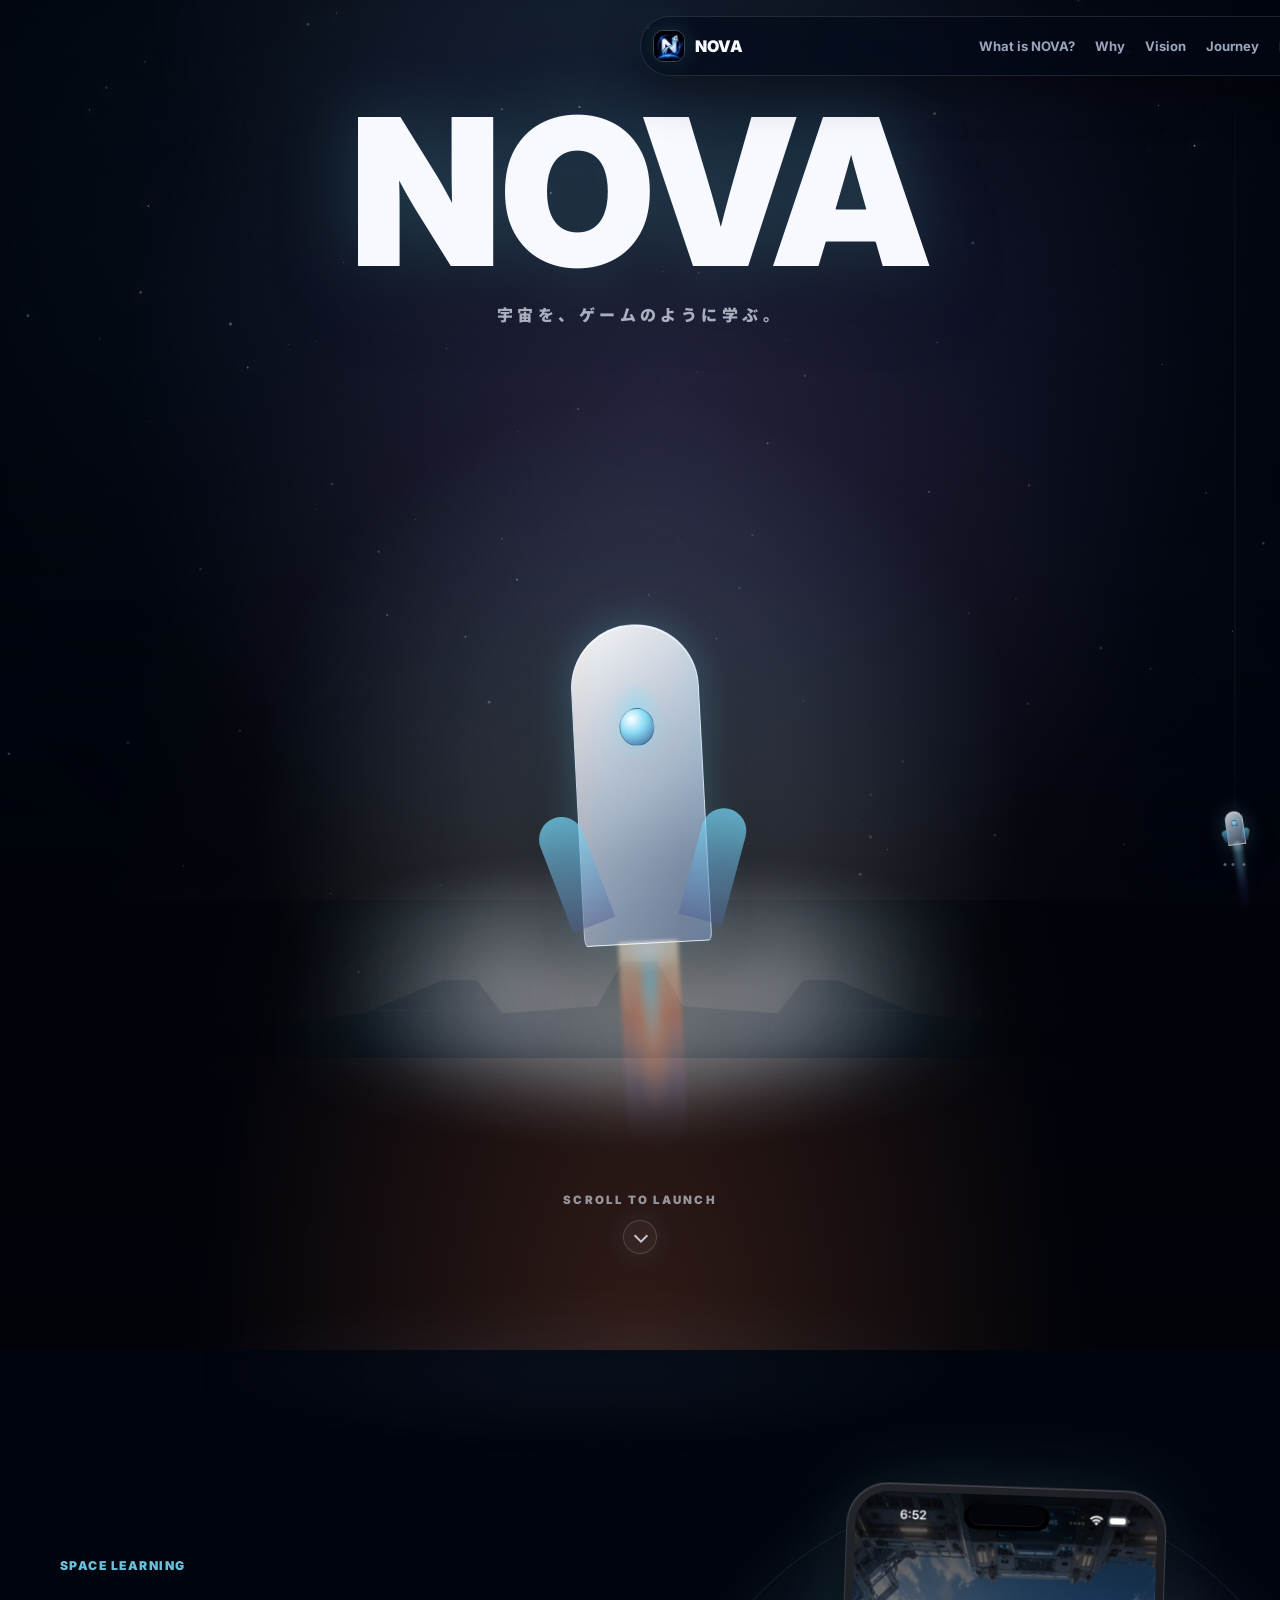
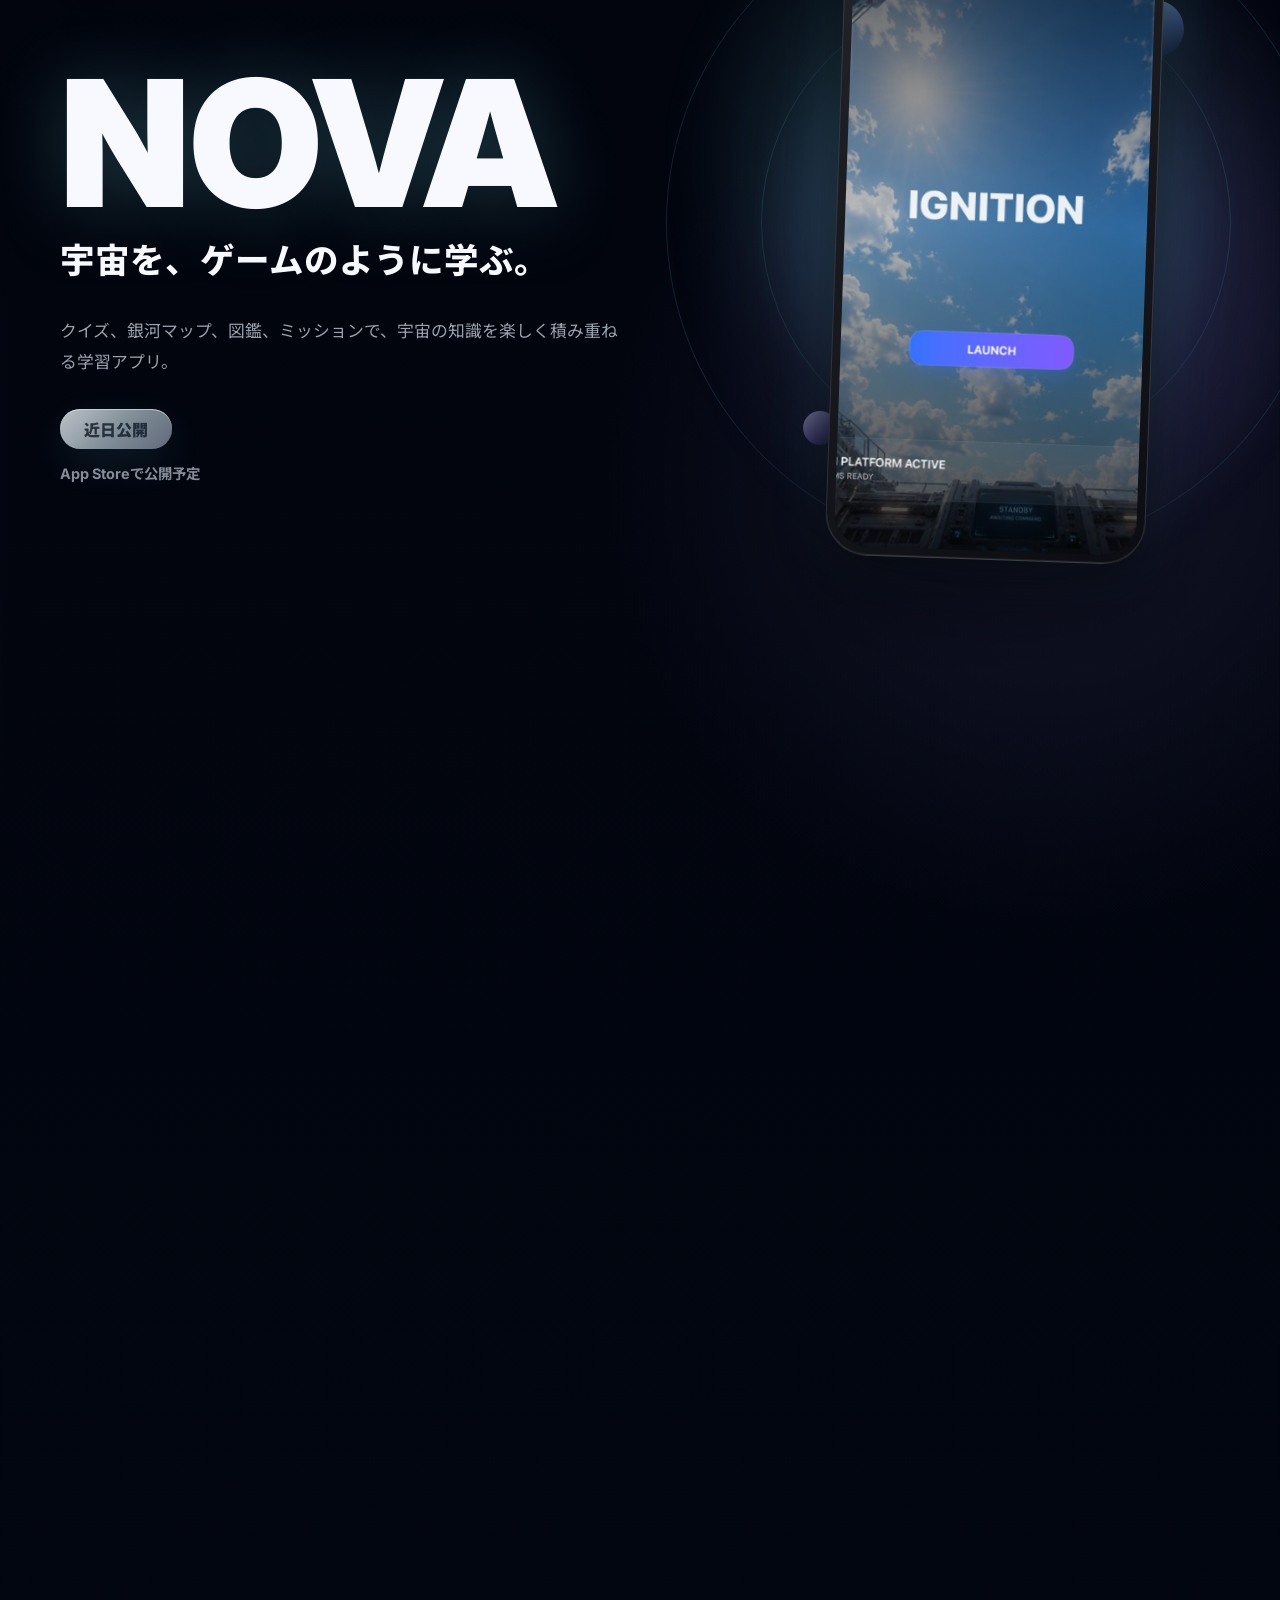
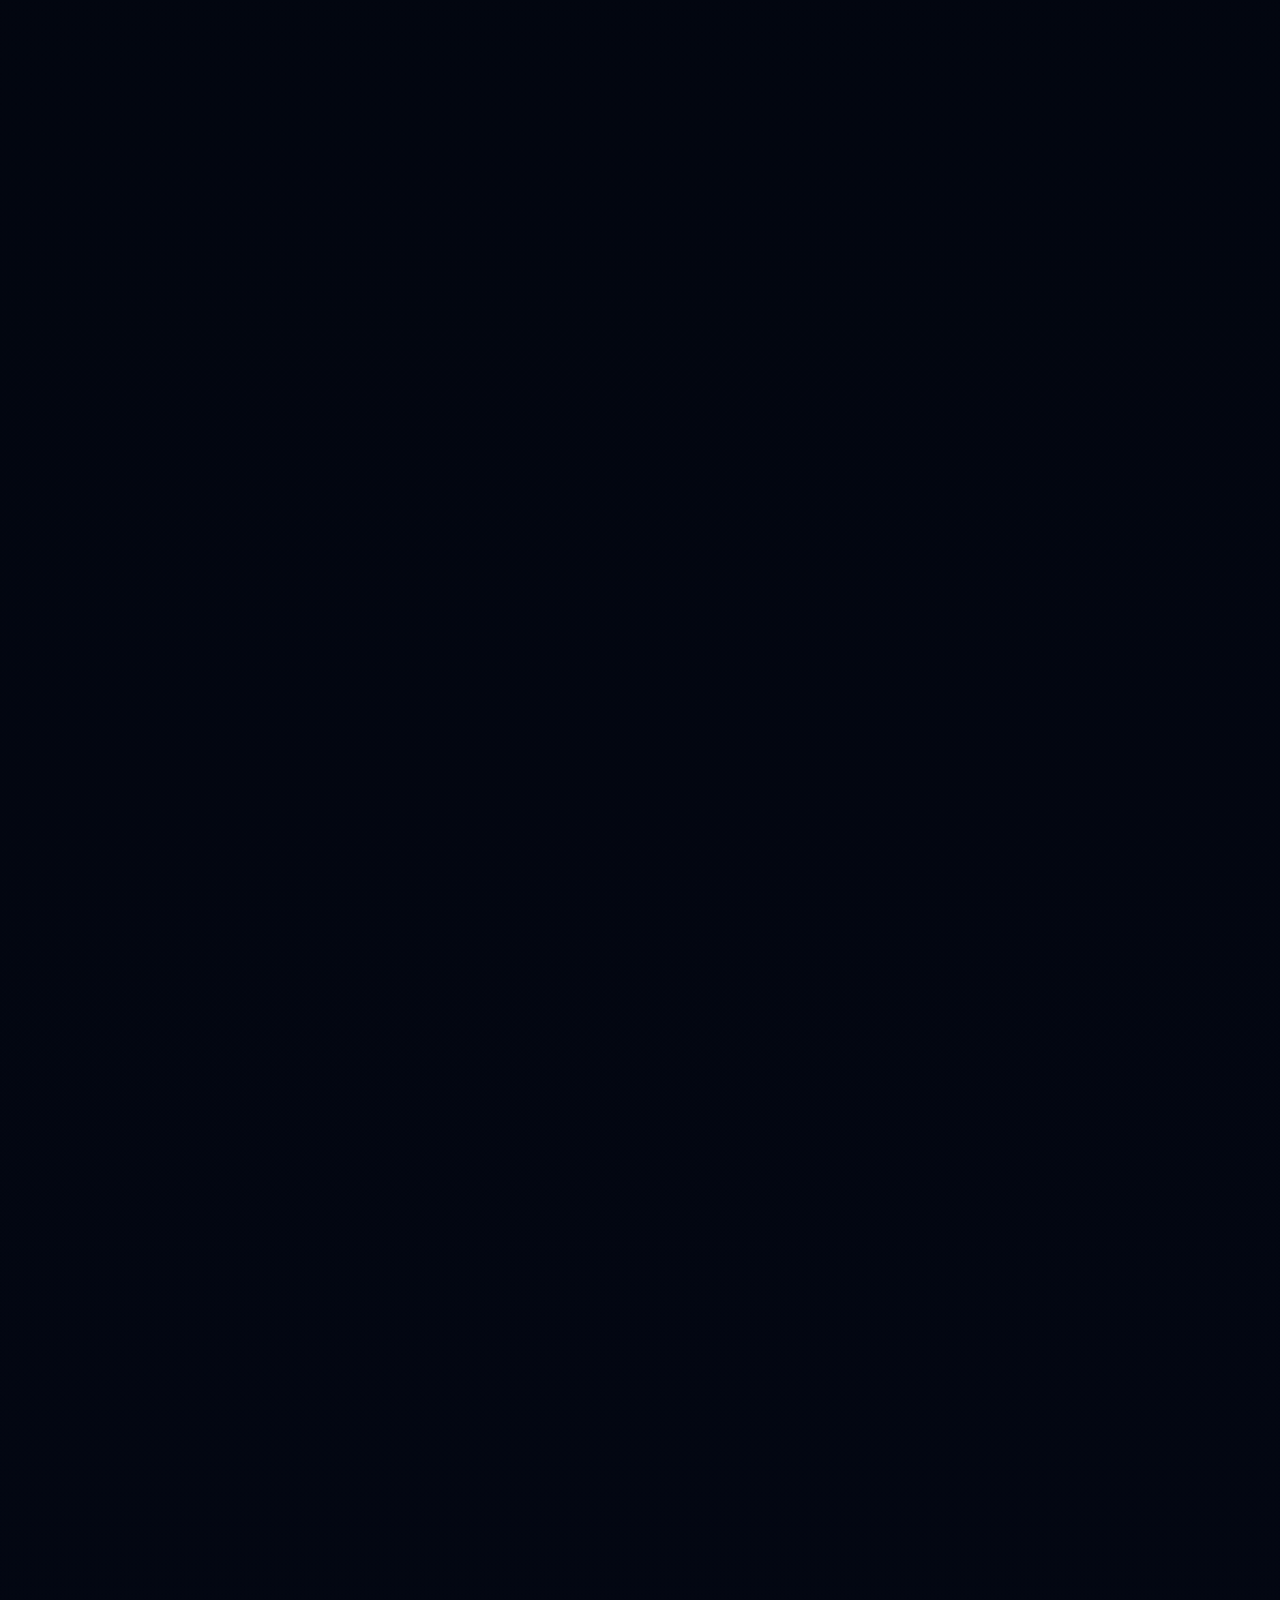
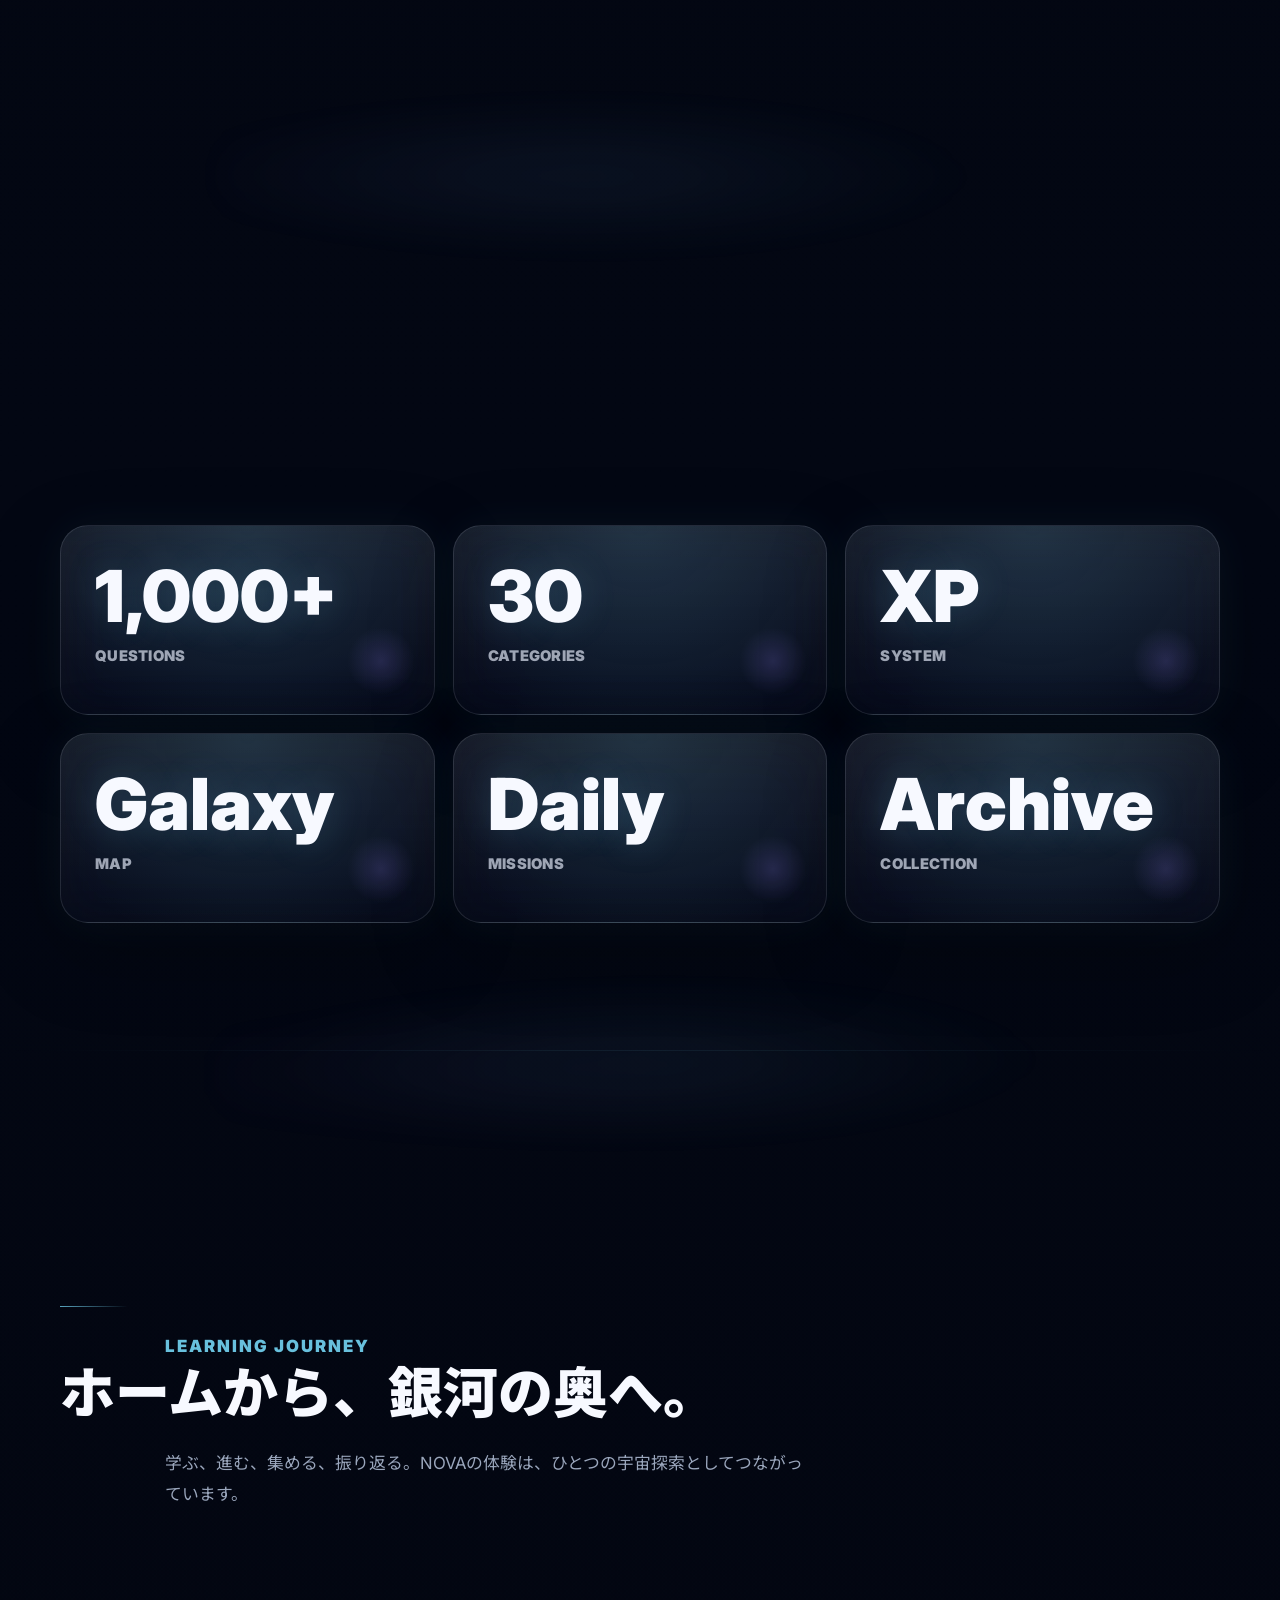
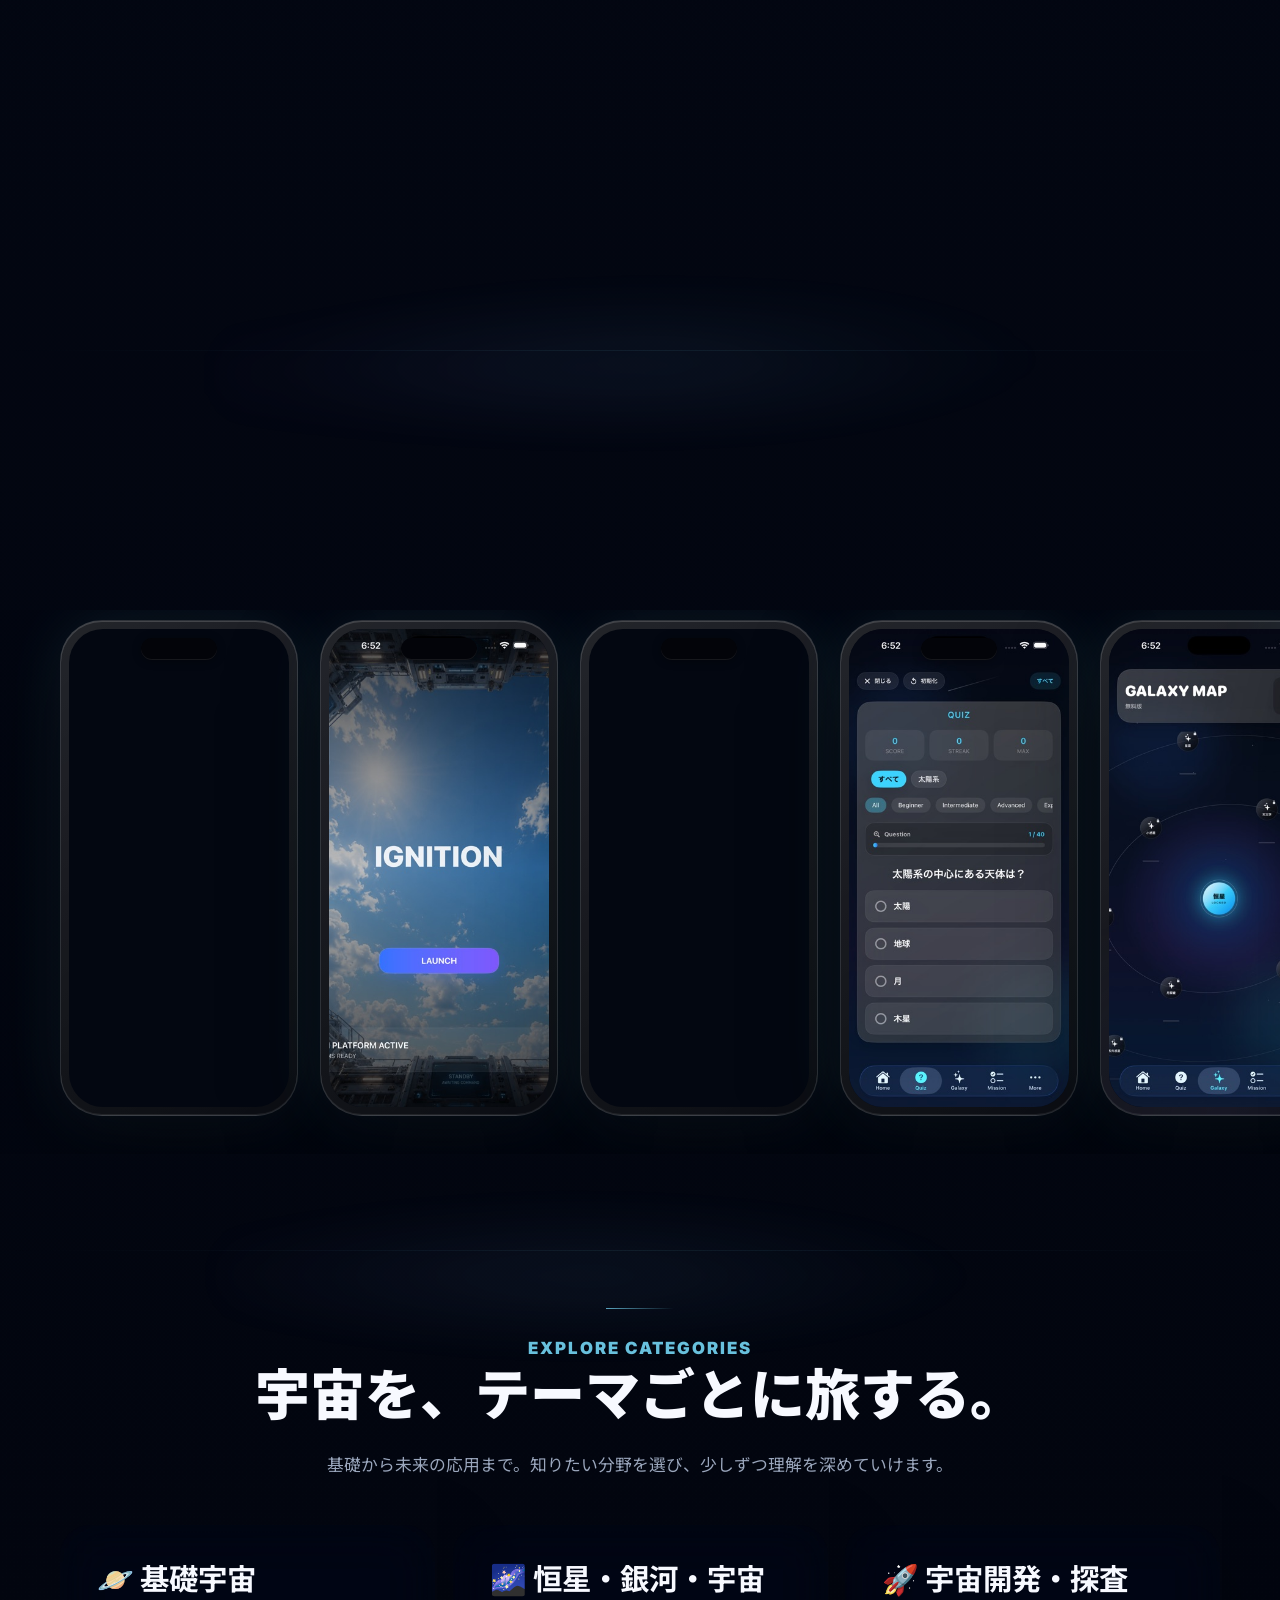
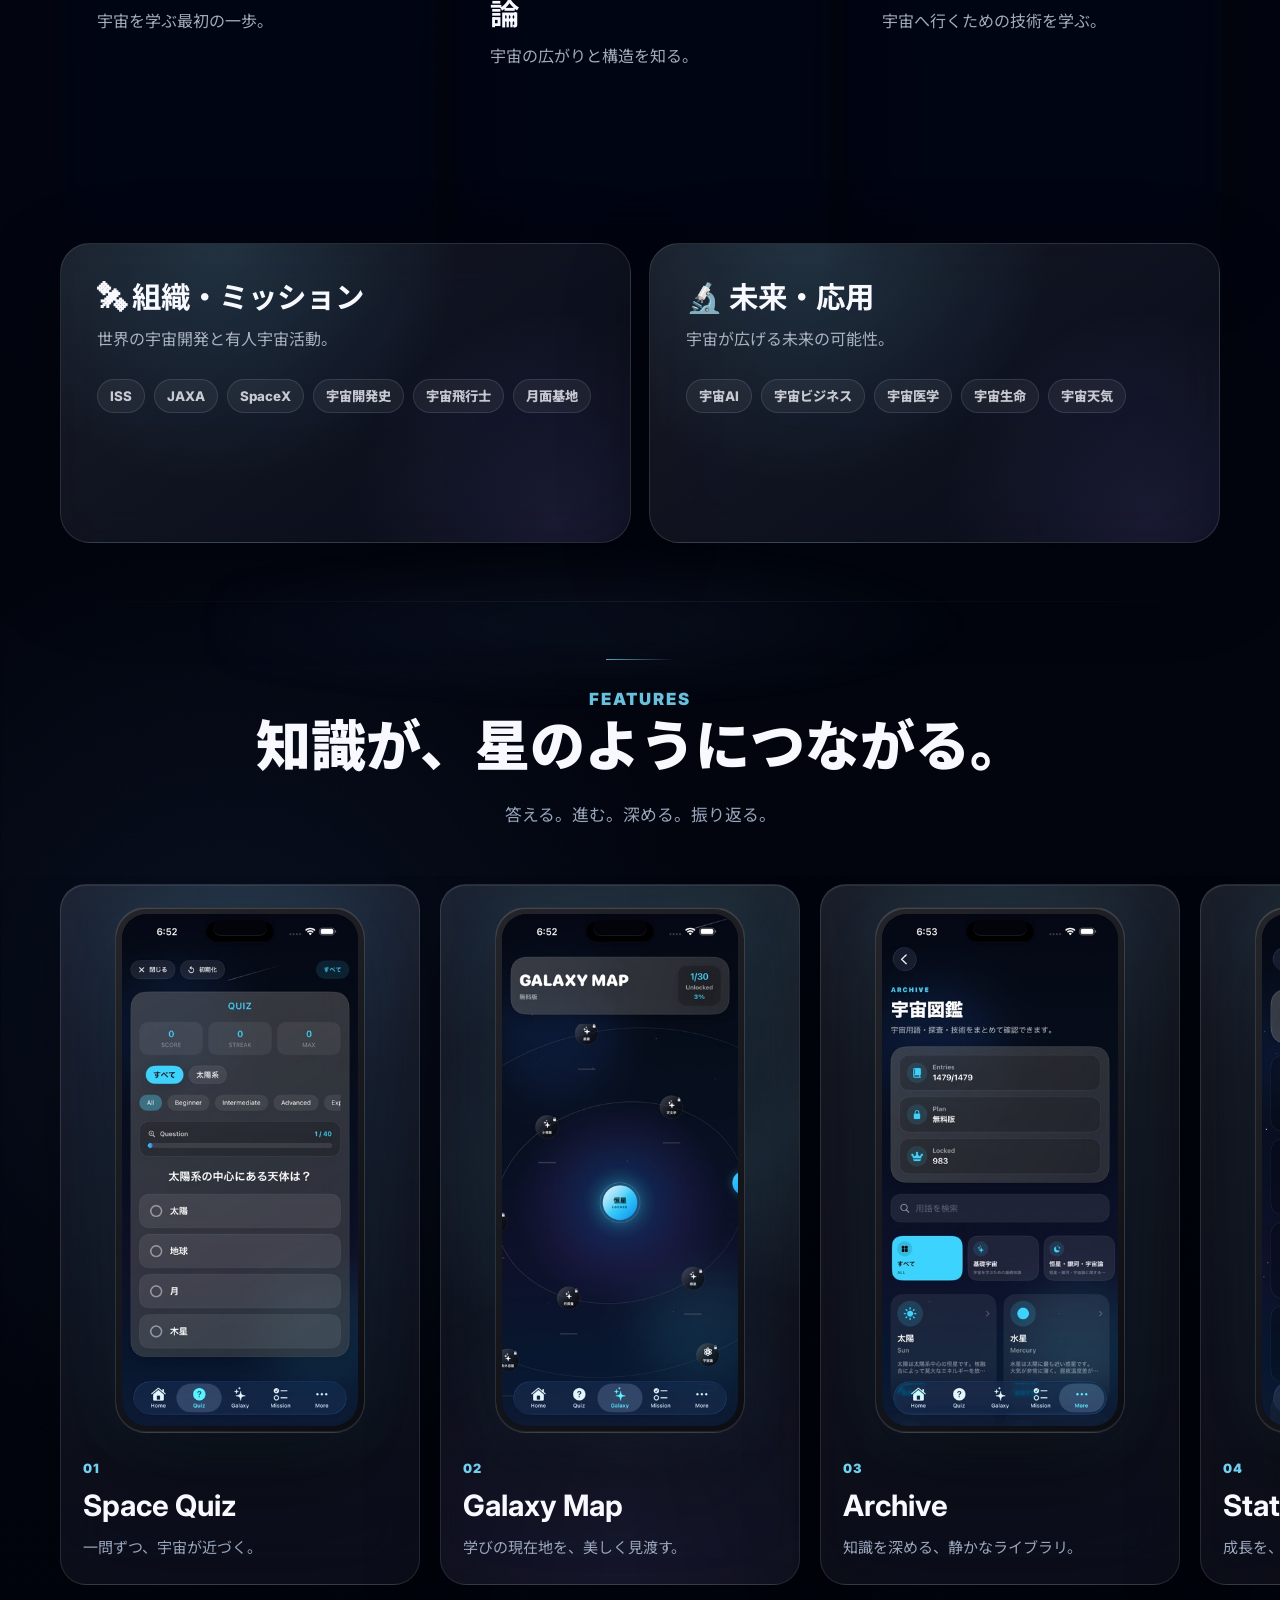
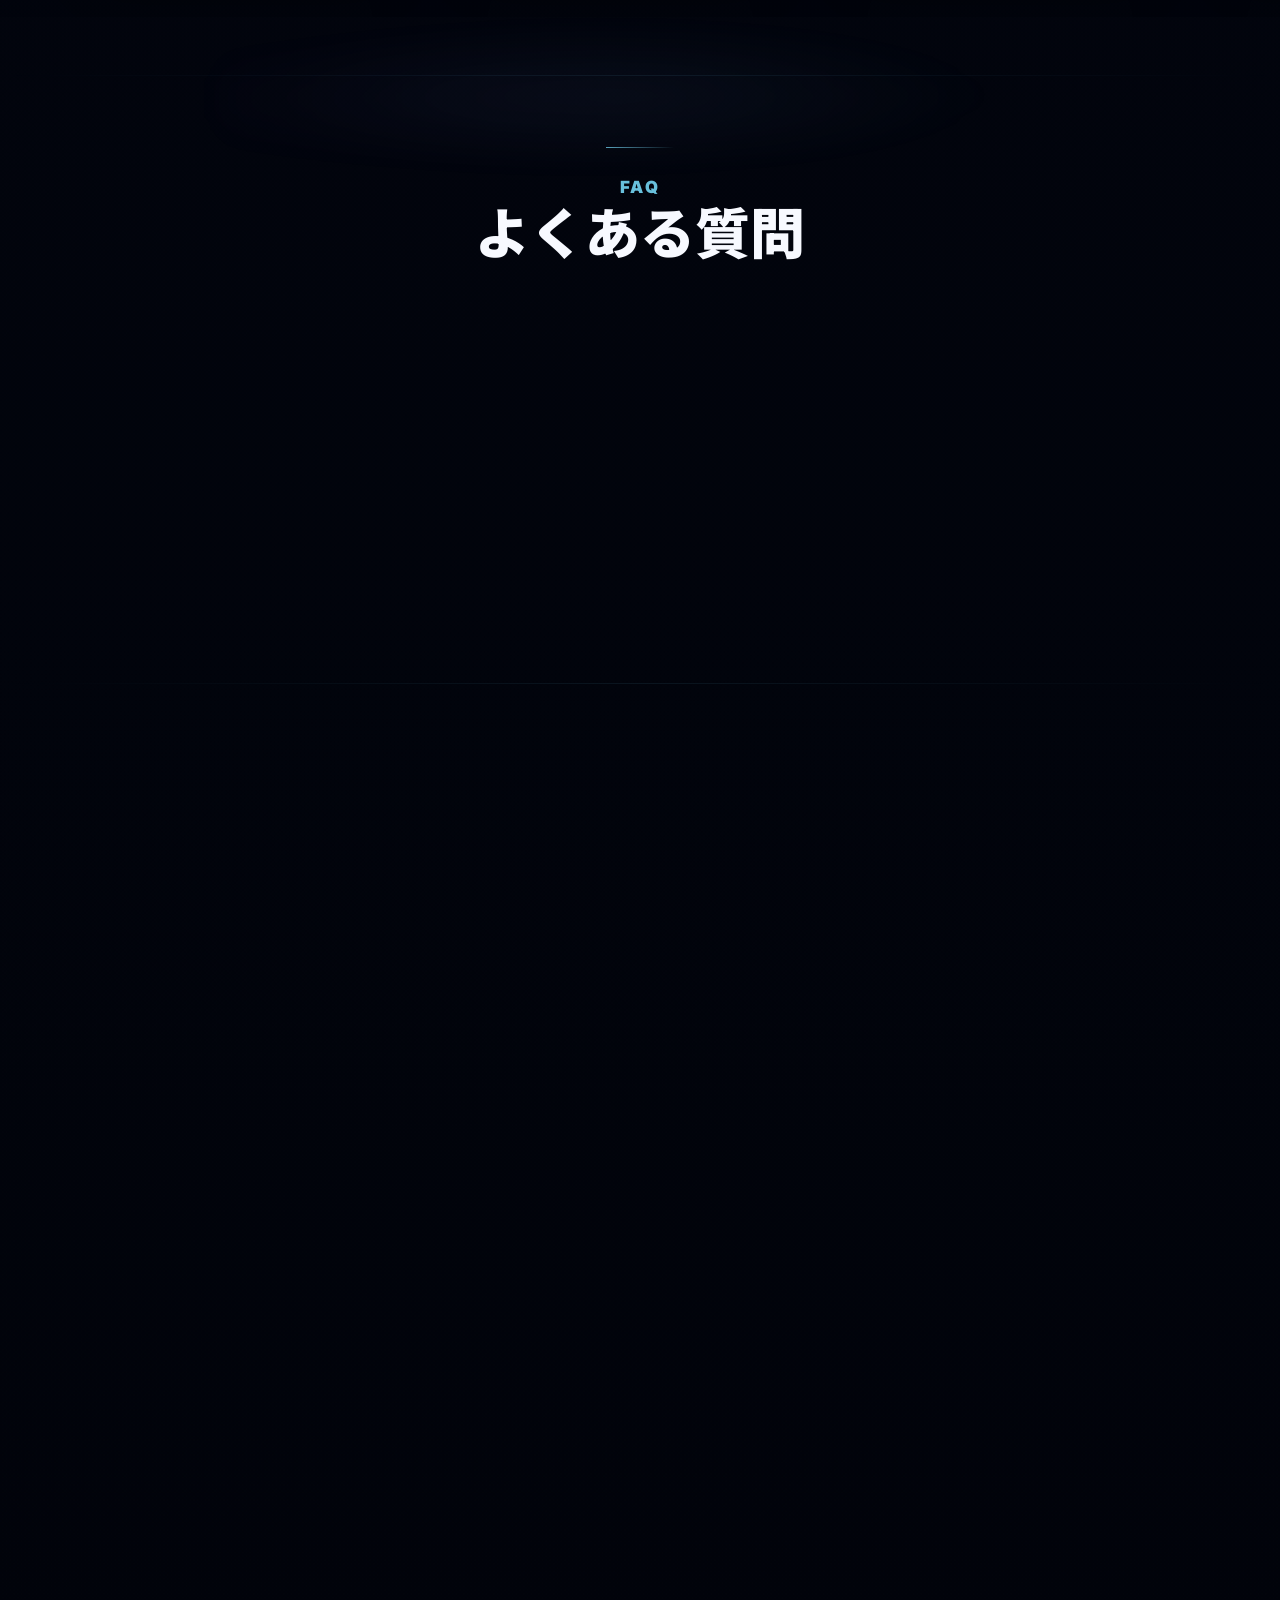
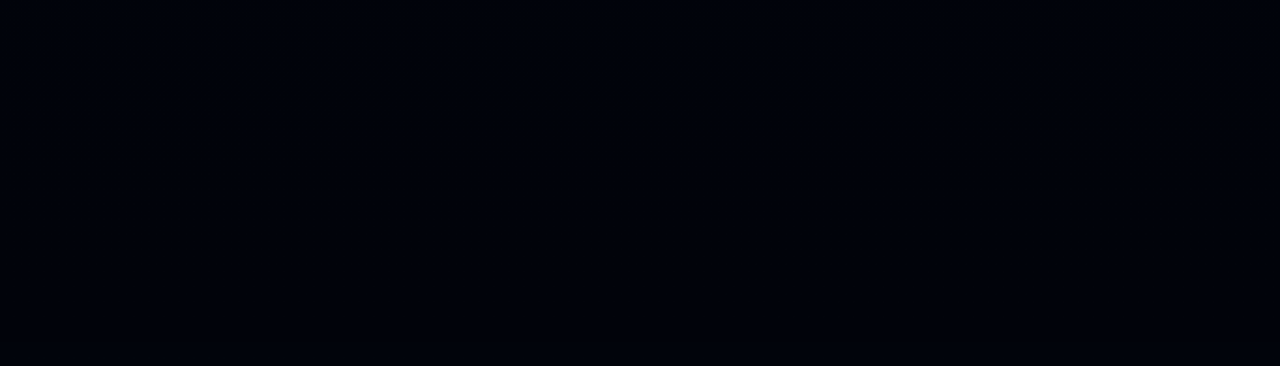
==== index.html @ a4482722 "Add files via upload" ====
<!DOCTYPE html>
<html lang="ja">
<head>
  <meta charset="UTF-8">
  <meta name="viewport" content="width=device-width, initial-scale=1.0">
  <title>NOVA | Learn Space Like a Game</title>
  <meta name="description" content="NOVA is an interactive platform that lets you learn astronomy, planets, galaxies, and space exploration through beautiful Apple-inspired animations and game-like experiences.">
  <meta name="keywords" content="NOVA, 宇宙, Space, 学習アプリ, Quiz, Galaxy, Astronomy, Space Learning">
  <meta name="author" content="NOVA">
  <meta name="theme-color" content="#050816">
  <meta property="og:title" content="NOVA | Learn Space Like a Game">
  <meta property="og:description" content="NOVA is an interactive platform that lets you learn astronomy, planets, galaxies, and space exploration through beautiful Apple-inspired animations and game-like experiences.">
  <meta property="og:image" content="og-image.png">
  <meta property="og:type" content="website">
  <meta property="og:url" content="NOVA.html">
  <meta name="twitter:card" content="summary_large_image">
  <meta name="twitter:title" content="NOVA | Learn Space Like a Game">
  <meta name="twitter:description" content="NOVA is an interactive platform that lets you learn astronomy, planets, galaxies, and space exploration through beautiful Apple-inspired animations and game-like experiences.">
  <meta name="twitter:image" content="og-image.png">
  <link rel="icon" type="image/png" href="favicon.png">
  <link rel="apple-touch-icon" href="画像/NOVA.png">
  <link rel="preconnect" href="https://fonts.googleapis.com">
  <link rel="preconnect" href="https://fonts.gstatic.com" crossorigin>
  <link rel="preload" as="image" href="画像/optimized/LaunchView-660.jpg" imagesrcset="画像/optimized/LaunchView-360.jpg 360w, 画像/optimized/LaunchView-660.jpg 660w" imagesizes="(max-width: 680px) 252px, 320px" fetchpriority="high">
  <link rel="preload" as="style" href="https://fonts.googleapis.com/css2?family=Inter:wght@400;500;600;700;800;900&family=Noto+Sans+JP:wght@400;500;700;800;900&display=swap">
  <link href="https://fonts.googleapis.com/css2?family=Inter:wght@400;500;600;700;800;900&family=Noto+Sans+JP:wght@400;500;700;800;900&display=swap" rel="stylesheet" media="print" onload="this.media='all'">
  <noscript><link href="https://fonts.googleapis.com/css2?family=Inter:wght@400;500;600;700;800;900&family=Noto+Sans+JP:wght@400;500;700;800;900&display=swap" rel="stylesheet"></noscript>
  <style>
    :root{--bg:#01040b;--text:#f7f9ff;--muted:#9aa6bc;--line:rgba(226,238,255,.12);--cyan:#79dfff;--violet:#9a86ff;--launch-progress:0;--launch-rocket-y:0px;--launch-flame-scale:1;--launch-copy-y:0px;--launch-stars-opacity:.36;--launch-rocket-glow:36px;--launch-smoke-opacity:.72;--launch-smoke-scale:1;--launch-intro-opacity:1;--launch-pad-glow-opacity:.18;--launch-cloud-opacity:0;--launch-cloud-field-opacity:0;--launch-atmo-opacity:0;--launch-space-opacity:0;--launch-particle-opacity:0;--launch-flame-opacity:.9;--launch-rocket-light:.08;--motion-premium:cubic-bezier(.16,1,.3,1);--interaction-duration-fast:240ms}*{box-sizing:border-box}html{scroll-behavior:smooth;scroll-padding-top:96px}body{margin:0;min-height:100vh;color:var(--text);background:radial-gradient(circle at 50% -12%,rgba(121,223,255,.18),transparent 34rem),radial-gradient(circle at 82% 18%,rgba(154,134,255,.12),transparent 28rem),radial-gradient(circle at 18% 78%,rgba(74,113,190,.1),transparent 30rem),linear-gradient(180deg,#01040b 0%,#030713 46%,#01030a 100%);font-family:Inter,"Noto Sans JP",system-ui,-apple-system,BlinkMacSystemFont,sans-serif;overflow-x:hidden}a{color:inherit;text-decoration:none}img{display:block;max-width:100%}.space-canvas{position:fixed;inset:0;z-index:-1;width:100%;height:100%;pointer-events:none}.site-header{position:fixed;top:16px;left:50%;z-index:20;display:flex;height:auto;min-height:0;width:min(1040px,calc(100% - 32px));align-items:center;justify-content:space-between;gap:16px;padding:9px 12px;border:1px solid rgba(226,238,255,.12);border-radius:999px;background:rgba(3,8,18,.58);box-shadow:0 16px 46px rgba(0,0,0,.34);backdrop-filter:blur(26px) saturate(150%);transform:translateX(-50%)}.brand{display:inline-flex;align-items:center;gap:10px;font-weight:900;letter-spacing:0}.brand-logo{width:32px;height:32px;border:1px solid rgba(255,255,255,.22);border-radius:10px;object-fit:cover;box-shadow:0 8px 22px rgba(0,0,0,.32),0 0 24px rgba(121,223,255,.2)}.nav-links{display:flex;align-items:center;gap:20px;color:var(--muted);font-size:.82rem;font-weight:700}.nav-cta{display:inline-flex;min-height:40px;align-items:center;justify-content:center;padding:0 16px;border-radius:999px;background:rgba(255,255,255,.075);color:var(--text);font-weight:900;white-space:nowrap;box-shadow:0 10px 28px rgba(0,0,0,.16),inset 0 1px 0 rgba(255,255,255,.08);backdrop-filter:blur(18px)}.launch-intro{position:relative;display:grid;min-height:150vh;grid-template-rows:minmax(180px,.72fr) minmax(340px,1.25fr) minmax(118px,.38fr);align-items:center;justify-items:center;overflow:hidden}.launch-intro::before{position:absolute;inset:0;z-index:0;pointer-events:none;background:radial-gradient(ellipse at 50% 106%,rgba(255,135,78,var(--launch-pad-glow-opacity)),transparent 30rem),radial-gradient(ellipse at 50% 84%,rgba(226,238,255,var(--launch-cloud-opacity)),transparent 34rem),radial-gradient(circle at 50% 38%,rgba(121,223,255,var(--launch-atmo-opacity)),transparent 44rem),radial-gradient(circle at 50% 12%,rgba(12,20,44,var(--launch-space-opacity)),transparent 48rem),radial-gradient(circle at 50% 58%,rgba(121,223,255,.2),transparent 24rem),radial-gradient(circle at 52% 30%,rgba(154,134,255,.14),transparent 34rem),radial-gradient(ellipse at 50% 100%,rgba(255,130,82,.12),transparent 26rem),linear-gradient(180deg,rgba(1,4,11,.06),rgba(1,4,11,.58) 52%,rgba(1,3,9,.96));content:"";opacity:var(--launch-intro-opacity)}.launch-stars{position:absolute;inset:0;z-index:1;pointer-events:none;background:radial-gradient(circle at 18% 24%,rgba(255,255,255,.72) 0 1px,transparent 2px),radial-gradient(circle at 76% 18%,rgba(121,223,255,.58) 0 1px,transparent 2px),radial-gradient(circle at 68% 62%,rgba(255,255,255,.42) 0 1px,transparent 2px),radial-gradient(circle at 28% 72%,rgba(154,134,255,.44) 0 1px,transparent 2px),radial-gradient(circle at 86% 48%,rgba(255,255,255,.34) 0 1px,transparent 2px),radial-gradient(circle at 10% 55%,rgba(121,223,255,.36) 0 1px,transparent 2px);opacity:var(--launch-stars-opacity)}.launch-clouds{position:absolute;inset:0;pointer-events:none;opacity:var(--launch-cloud-field-opacity)}.launch-clouds-back{z-index:2}.launch-clouds-front{z-index:3;mix-blend-mode:screen}.launch-copy{position:sticky;top:108px;z-index:4;grid-row:1;align-self:start;margin-top:clamp(92px,11vh,132px);text-align:center;opacity:var(--launch-intro-opacity);transform:translateY(var(--launch-copy-y))}.launch-copy p{margin:0;color:var(--text);font-size:clamp(5.6rem,16vw,13rem);font-weight:900;line-height:.82;text-shadow:0 0 76px rgba(121,223,255,.24),0 24px 80px rgba(0,0,0,.42)}.launch-copy span{display:inline-flex;margin-top:26px;color:rgba(215,222,235,.76);font-size:clamp(.78rem,1.25vw,1rem);font-weight:900;letter-spacing:.28em;text-transform:uppercase}.launch-pad{position:sticky;top:clamp(210px,31vh,320px);z-index:3;grid-row:2;width:min(900px,96vw);height:min(620px,66vh);margin-top:clamp(20px,5vh,54px);opacity:var(--launch-intro-opacity);pointer-events:none}.launch-rocket{position:absolute;left:50%;bottom:148px;width:clamp(98px,10vw,142px);height:clamp(236px,25vw,338px);border:1px solid rgba(226,238,255,.58);border-radius:999px 999px 44% 44%;background:linear-gradient(90deg,rgba(255,143,84,var(--launch-rocket-light)),transparent 22%,transparent 78%,rgba(121,223,255,.08)),radial-gradient(circle at 50% 25%,rgba(121,223,255,.32),transparent 24px),linear-gradient(145deg,rgba(255,255,255,.96),rgba(196,213,234,.78) 54%,rgba(105,128,170,.62));box-shadow:0 0 var(--launch-rocket-glow) rgba(121,223,255,.26),0 40px 120px rgba(0,0,0,.56),inset 0 1px 0 rgba(255,255,255,.84);transform:translate(-50%,var(--launch-rocket-y)) rotate(-3deg)}.launch-rocket-window{position:absolute;top:26%;left:50%;width:28%;height:12%;border:1px solid rgba(4,13,28,.24);border-radius:50%;background:radial-gradient(circle at 35% 28%,#fff,rgba(121,223,255,.76) 42%,rgba(45,83,140,.94));box-shadow:0 0 24px rgba(121,223,255,.5);transform:translateX(-50%)}.launch-flame{position:absolute;top:calc(100% - 2px);left:50%;width:48%;height:clamp(230px,26vw,360px);border-radius:50% 50% 999px 999px;background:radial-gradient(circle at 50% 4%,#fff,transparent 12%),radial-gradient(ellipse at 50% 18%,rgba(121,223,255,.84),transparent 32%),radial-gradient(ellipse at 50% 42%,rgba(255,150,82,.62),transparent 50%),linear-gradient(to bottom,rgba(255,231,188,.96),rgba(255,119,72,.58) 36%,rgba(154,134,255,.16) 70%,transparent);filter:blur(2.2px) drop-shadow(0 0 44px rgba(255,142,87,.36)) drop-shadow(0 0 46px rgba(121,223,255,.26));opacity:var(--launch-flame-opacity);transform:translateX(-50%) scaleY(var(--launch-flame-scale));transform-origin:top center}.launch-smoke{position:absolute;left:50%;bottom:24px;border-radius:50%;background:radial-gradient(circle,rgba(245,250,255,.32),rgba(226,238,255,.18) 28%,rgba(121,223,255,.055) 52%,transparent 76%);filter:blur(22px);opacity:var(--launch-smoke-opacity)}.smoke-one{width:min(760px,94vw);height:190px;transform:translateX(-50%) scale(var(--launch-smoke-scale))}.smoke-two{width:min(540px,68vw);height:172px;transform:translateX(-76%) scale(var(--launch-smoke-scale))}.smoke-three{width:min(540px,68vw);height:172px;transform:translateX(-24%) scale(var(--launch-smoke-scale))}.smoke-four{width:min(980px,100vw);height:150px;bottom:-18px;transform:translateX(-50%) scale(var(--launch-smoke-scale));opacity:var(--launch-smoke-opacity)}.launch-scroll-cue{position:sticky;top:calc(100vh - 118px);z-index:4;grid-row:3;display:grid;justify-items:center;gap:13px;margin-bottom:34px;color:rgba(215,222,235,.64);font-size:.72rem;font-weight:900;letter-spacing:.18em;opacity:var(--launch-intro-opacity);text-transform:uppercase}.launch-arrow{display:block;width:34px;height:34px;border:1px solid rgba(226,238,255,.16);border-radius:50%;background:rgba(255,255,255,.055);box-shadow:0 0 28px rgba(121,223,255,.12);backdrop-filter:blur(18px)}@media(max-width:900px){.nav-links{display:none}}@media(max-width:680px){.site-header{top:12px;width:calc(100% - 24px)}.nav-cta{min-height:38px;padding:0 14px;font-size:.82rem}.launch-intro{min-height:132vh;grid-template-rows:minmax(154px,.66fr) minmax(300px,1.28fr) minmax(104px,.36fr)}.launch-copy{margin-top:92px}.launch-pad{top:calc(100vh - 360px);width:min(620px,96vw);height:390px}.launch-rocket{bottom:118px;width:72px;height:176px}.launch-flame{height:176px}.launch-smoke{filter:blur(12px)}.launch-scroll-cue{top:calc(100vh - 104px)}}
  </style>
  <link rel="preload" as="style" href="NOVA.css" onload="this.onload=null;this.rel='stylesheet'">
  <noscript><link rel="stylesheet" href="NOVA.css"></noscript>
</head>
<body>
  <canvas class="space-canvas" id="spaceCanvas" aria-hidden="true"></canvas>
  <div class="rocket-progress" aria-hidden="true">
    <span class="rocket-track"></span>
    <span class="rocket-spark spark-one"></span>
    <span class="rocket-spark spark-two"></span>
    <span class="rocket-spark spark-three"></span>
    <span class="rocket">
      <span class="rocket-window"></span>
      <span class="rocket-trail"></span>
    </span>
  </div>

  <header class="site-header" data-animate>
    <a class="brand" href="#hero" aria-label="NOVA home">
      <img class="brand-logo" src="画像/optimized/NOVA-128.png" width="128" height="128" alt="" aria-hidden="true">
      <span>NOVA</span>
    </a>

    <nav class="nav-links" aria-label="Primary navigation">
      <a href="#what">What is NOVA?</a>
      <a href="#why">Why</a>
      <a href="#vision">Vision</a>
      <a href="#journey">Journey</a>
      <a href="#features">Features</a>
    </nav>

    <a class="nav-cta disabled-cta" href="#download" aria-disabled="true">近日公開</a>
  </header>

  <main>
    <section class="launch-intro" id="launch" aria-label="NOVA launch intro">
      <div class="launch-stars" aria-hidden="true"></div>
      <div class="launch-clouds launch-clouds-back" aria-hidden="true">
        <span class="launch-cloud-layer cloud-layer-one"></span>
        <span class="launch-cloud-layer cloud-layer-two"></span>
      </div>
      <div class="launch-copy">
        <p>NOVA</p>
        <span>宇宙を、ゲームのように学ぶ。</span>
      </div>
      <div class="launch-pad" aria-hidden="true">
        <span class="launch-smoke smoke-one"></span>
        <span class="launch-smoke smoke-two"></span>
        <span class="launch-smoke smoke-three"></span>
        <span class="launch-smoke smoke-four"></span>
        <span class="launch-rocket">
          <span class="launch-rocket-window"></span>
          <span class="launch-flame"></span>
        </span>
      </div>
      <div class="launch-clouds launch-clouds-front" aria-hidden="true">
        <span class="launch-cloud-layer cloud-layer-three"></span>
        <span class="launch-cloud-layer cloud-layer-four"></span>
      </div>
      <div class="launch-scroll-cue">
        <span>Scroll to Launch</span>
        <span class="launch-arrow" aria-hidden="true"></span>
      </div>
    </section>

    <section class="hero section" id="hero">
      <div class="hero-copy" data-animate>
        <p class="eyebrow">Space Learning</p>
        <div class="hero-logo-lockup" aria-hidden="true">
          <img class="hero-logo" src="画像/optimized/NOVA-128.png" width="128" height="128" alt="">
        </div>
        <h1>NOVA</h1>
        <p class="hero-lead">宇宙を、ゲームのように学ぶ。</p>
        <p class="hero-subcopy">クイズ、銀河マップ、図鑑、ミッションで、宇宙の知識を楽しく積み重ねる学習アプリ。</p>
        <div class="hero-actions">
          <a class="button primary disabled-cta" href="#download" aria-disabled="true">近日公開</a>
        </div>
        <p class="cta-subtext">App Storeで公開予定</p>
      </div>

      <div class="hero-visual" data-animate>
        <span class="planet-drift planet-drift-one" aria-hidden="true"></span>
        <span class="planet-drift planet-drift-two" aria-hidden="true"></span>
        <div class="halo halo-one"></div>
        <div class="halo halo-two"></div>
        <figure class="iphone-mockup hero-phone float-slow">
          <img src="画像/optimized/LaunchView-660.jpg" srcset="画像/optimized/LaunchView-360.jpg 360w, 画像/optimized/LaunchView-660.jpg 660w" sizes="(max-width: 680px) 252px, 320px" width="660" height="1434" alt="NOVA launch screen on iPhone" fetchpriority="high">
        </figure>
      </div>
    </section>

    <section class="section what-section" id="what">
      <div class="what-panel" data-animate>
        <div>
          <p class="eyebrow">What is NOVA?</p>
          <h2>宇宙の知識を、楽しく積み重ねる。</h2>
        </div>
        <p>NOVAは、クイズ、銀河マップ、図鑑、ミッションを通して、宇宙の知識を楽しく積み重ねられる学習アプリです。</p>
      </div>
    </section>

    <section class="section why-section" id="why">
      <div class="story-panel" data-animate>
        <p class="eyebrow">Why NOVA</p>
        <h2>最初の一歩を、もっと美しく。</h2>
        <div class="story-lines">
          <p>宇宙に興味はある。</p>
          <p>でも、何から学べばいいのか分からない。</p>
          <p>NOVAは、その最初の一歩になるために生まれました。</p>
        </div>
      </div>
    </section>

    <section class="section vision-section" id="vision">
      <div class="vision-panel" data-animate>
        <p class="eyebrow">Our Vision</p>
        <h2>宇宙を学ぶことは、未来を学ぶこと。</h2>
        <p>NOVAは、知識を増やすためだけのアプリではありません。宇宙への好奇心を育み、学び続ける楽しさを届けることを目指しています。</p>
        <p>私たちは、誰もが宇宙をもっと身近に感じられる未来をつくります。</p>
      </div>
    </section>

    <section class="section numbers-section" id="numbers">
      <div class="section-heading centered" data-animate>
        <p class="eyebrow">NOVA in Numbers</p>
        <h2>学びが進むほど、宇宙が広がる。</h2>
        <p>クイズ、カテゴリ、XP、マップ、ミッション、図鑑。毎日の小さな進歩を、ひとつの探索体験へ。</p>
      </div>
      <div class="stats-grid">
        <article class="stat-card" data-animate>
          <strong><span data-counter data-target="1000">0</span>+</strong>
          <span>Questions</span>
        </article>
        <article class="stat-card" data-animate>
          <strong><span data-counter data-target="30">0</span></strong>
          <span>Categories</span>
        </article>
        <article class="stat-card" data-animate>
          <strong>XP</strong>
          <span>System</span>
        </article>
        <article class="stat-card" data-animate>
          <strong>Galaxy</strong>
          <span>Map</span>
        </article>
        <article class="stat-card" data-animate>
          <strong>Daily</strong>
          <span>Missions</span>
        </article>
        <article class="stat-card" data-animate>
          <strong>Archive</strong>
          <span>Collection</span>
        </article>
      </div>
    </section>

    <section class="section journey-section" id="journey">
      <div class="section-heading" data-animate>
        <p class="eyebrow">Learning Journey</p>
        <h2>ホームから、銀河の奥へ。</h2>
        <p>学ぶ、進む、集める、振り返る。NOVAの体験は、ひとつの宇宙探索としてつながっています。</p>
      </div>
      <div class="journey-orbit" data-animate aria-label="NOVA learning journey">
        <span>Home</span>
        <i aria-hidden="true"></i>
        <span>Quiz</span>
        <i aria-hidden="true"></i>
        <span>Galaxy</span>
        <i aria-hidden="true"></i>
        <span>Archive</span>
        <i aria-hidden="true"></i>
        <span>Stats</span>
        <i aria-hidden="true"></i>
        <span>Mission</span>
        <i aria-hidden="true"></i>
        <span>Focus</span>
      </div>
    </section>

    <section class="section gallery-section" id="gallery">
      <div class="section-heading" data-animate>
        <p class="eyebrow">Gallery</p>
        <h2>NOVAの世界を、画面から。</h2>
      </div>
      <div class="gallery-strip">
        <figure class="iphone-mockup gallery-phone float-soft" data-animate data-lightbox data-image="画像/optimized/IntroView-660.jpg" data-title="Intro" data-subtitle="はじめた瞬間、広がる。" data-description="NOVAの世界観と学習の流れを、シンプルに体験できます。"><img src="画像/optimized/IntroView-360.jpg" srcset="画像/optimized/IntroView-360.jpg 360w, 画像/optimized/IntroView-660.jpg 660w" sizes="(max-width: 680px) 68vw, 238px" width="660" height="1434" loading="lazy" decoding="async" alt="NOVA intro screen"></figure>
        <figure class="iphone-mockup gallery-phone float-soft delay-one" data-animate data-lightbox data-image="画像/optimized/LaunchView-660.jpg" data-title="Launch" data-subtitle="宇宙への入口。" data-description="NOVAを開いた瞬間から、宇宙を学ぶ体験が始まります。"><img src="画像/optimized/LaunchView-360.jpg" srcset="画像/optimized/LaunchView-360.jpg 360w, 画像/optimized/LaunchView-660.jpg 660w" sizes="(max-width: 680px) 68vw, 238px" width="660" height="1434" loading="lazy" decoding="async" alt="NOVA launch screen"></figure>
        <figure class="iphone-mockup gallery-phone float-soft delay-two" data-animate data-lightbox data-image="画像/optimized/HomeView-660.jpg" data-title="Home" data-subtitle="今日の宇宙へ、すぐに。" data-description="進捗、ミッション、次のクイズを一画面で確認できます。"><img src="画像/optimized/HomeView-360.jpg" srcset="画像/optimized/HomeView-360.jpg 360w, 画像/optimized/HomeView-660.jpg 660w" sizes="(max-width: 680px) 68vw, 238px" width="660" height="1434" loading="lazy" decoding="async" alt="NOVA home screen"></figure>
        <figure class="iphone-mockup gallery-phone float-soft delay-three" data-animate data-lightbox data-image="画像/optimized/QuizView-660.jpg" data-title="Space Quiz" data-subtitle="一問ずつ、宇宙が近づく。" data-description="宇宙の知識を、短いクイズで少しずつ深められます。"><img src="画像/optimized/QuizView-360.jpg" srcset="画像/optimized/QuizView-360.jpg 360w, 画像/optimized/QuizView-660.jpg 660w" sizes="(max-width: 680px) 68vw, 238px" width="660" height="1434" loading="lazy" decoding="async" alt="NOVA quiz screen"></figure>
        <figure class="iphone-mockup gallery-phone float-soft" data-animate data-lightbox data-image="画像/optimized/GalaxyView-660.jpg" data-title="Galaxy Map" data-subtitle="知識が増えるほど、銀河が広がる。" data-description="学習の進み具合に合わせて銀河が広がります。"><img src="画像/optimized/GalaxyView-360.jpg" srcset="画像/optimized/GalaxyView-360.jpg 360w, 画像/optimized/GalaxyView-660.jpg 660w" sizes="(max-width: 680px) 68vw, 238px" width="660" height="1434" loading="lazy" decoding="async" alt="NOVA galaxy screen"></figure>
        <figure class="iphone-mockup gallery-phone float-soft delay-one" data-animate data-lightbox data-image="画像/optimized/ArchiveView-660.jpg" data-title="Archive" data-subtitle="学んだことを、図鑑で振り返る。" data-description="学んだ内容を図鑑として振り返れます。"><img src="画像/optimized/ArchiveView-360.jpg" srcset="画像/optimized/ArchiveView-360.jpg 360w, 画像/optimized/ArchiveView-660.jpg 660w" sizes="(max-width: 680px) 68vw, 238px" width="660" height="1434" loading="lazy" decoding="async" alt="NOVA archive screen"></figure>
        <figure class="iphone-mockup gallery-phone float-soft delay-two" data-animate data-lightbox data-image="画像/optimized/StatsView-660.jpg" data-title="Stats" data-subtitle="成長が、見える。" data-description="正答率、学習数、XP、進捗をまとめて確認できます。"><img src="画像/optimized/StatsView-360.jpg" srcset="画像/optimized/StatsView-360.jpg 360w, 画像/optimized/StatsView-660.jpg 660w" sizes="(max-width: 680px) 68vw, 238px" width="660" height="1434" loading="lazy" decoding="async" alt="NOVA stats screen"></figure>
        <figure class="iphone-mockup gallery-phone float-soft delay-three" data-animate data-lightbox data-image="画像/optimized/MissionView-660.jpg" data-title="Mission" data-subtitle="今日の目的を、ひとつずつ。" data-description="毎日のミッションが、学習のきっかけをつくります。"><img src="画像/optimized/MissionView-360.jpg" srcset="画像/optimized/MissionView-360.jpg 360w, 画像/optimized/MissionView-660.jpg 660w" sizes="(max-width: 680px) 68vw, 238px" width="660" height="1434" loading="lazy" decoding="async" alt="NOVA mission screen"></figure>
        <figure class="iphone-mockup gallery-phone float-soft" data-animate data-lightbox data-image="画像/optimized/FocusTimerView-660.jpg" data-title="Focus Timer" data-subtitle="集中を、静かに積み重ねる。" data-description="短い集中時間を設定して、学習に入りやすくします。"><img src="画像/optimized/FocusTimerView-360.jpg" srcset="画像/optimized/FocusTimerView-360.jpg 360w, 画像/optimized/FocusTimerView-660.jpg 660w" sizes="(max-width: 680px) 68vw, 238px" width="660" height="1434" loading="lazy" decoding="async" alt="NOVA focus timer screen"></figure>
        <figure class="iphone-mockup gallery-phone float-soft delay-one" data-animate data-lightbox data-image="画像/optimized/ProfileView-660.jpg" data-title="Profile" data-subtitle="探索の証を、美しく残す。" data-description="レベル、XP、達成状況をひとつにまとめて確認できます。"><img src="画像/optimized/ProfileView-360.jpg" srcset="画像/optimized/ProfileView-360.jpg 360w, 画像/optimized/ProfileView-660.jpg 660w" sizes="(max-width: 680px) 68vw, 238px" width="660" height="1434" loading="lazy" decoding="async" alt="NOVA profile screen"></figure>
      </div>
    </section>

    <section class="section categories-section" id="categories">
      <div class="section-heading centered" data-animate>
        <p class="eyebrow">Explore Categories</p>
        <h2>宇宙を、テーマごとに旅する。</h2>
        <p>基礎から未来の応用まで。知りたい分野を選び、少しずつ理解を深めていけます。</p>
      </div>
      <div class="category-grid">
        <article class="category-card float-soft" data-animate>
          <h3>🪐 基礎宇宙</h3>
          <p>宇宙を学ぶ最初の一歩。</p>
          <div class="topic-list">
            <span>太陽系</span><span>惑星</span><span>月探査</span><span>火星</span><span>小惑星</span><span>天文学</span>
          </div>
        </article>
        <article class="category-card float-soft delay-one" data-animate>
          <h3>🌌 恒星・銀河・宇宙論</h3>
          <p>宇宙の広がりと構造を知る。</p>
          <div class="topic-list">
            <span>恒星</span><span>星雲</span><span>銀河</span><span>ブラックホール</span><span>宇宙論</span><span>系外惑星</span><span>宇宙物理</span>
          </div>
        </article>
        <article class="category-card float-soft delay-two" data-animate>
          <h3>🚀 宇宙開発・探査</h3>
          <p>宇宙へ行くための技術を学ぶ。</p>
          <div class="topic-list">
            <span>ロケット工学</span><span>再使用ロケット</span><span>宇宙技術</span><span>探査機</span><span>人工衛星</span><span>衛星測位</span><span>宇宙望遠鏡</span>
          </div>
        </article>
        <article class="category-card float-soft delay-three" data-animate>
          <h3>🛰 組織・ミッション</h3>
          <p>世界の宇宙開発と有人宇宙活動。</p>
          <div class="topic-list">
            <span>ISS</span><span>JAXA</span><span>SpaceX</span><span>宇宙開発史</span><span>宇宙飛行士</span><span>月面基地</span>
          </div>
        </article>
        <article class="category-card float-soft" data-animate>
          <h3>🔬 未来・応用</h3>
          <p>宇宙が広げる未来の可能性。</p>
          <div class="topic-list">
            <span>宇宙AI</span><span>宇宙ビジネス</span><span>宇宙医学</span><span>宇宙生命</span><span>宇宙天気</span>
          </div>
        </article>
      </div>
    </section>

    <section class="section features-section" id="features">
      <div class="section-heading centered" data-animate>
        <p class="eyebrow">Features</p>
        <h2>知識が、星のようにつながる。</h2>
        <p>答える。進む。深める。振り返る。</p>
      </div>

      <div class="feature-showcase">
        <article class="feature-item" data-animate data-lightbox data-image="画像/optimized/QuizView-660.jpg" data-title="Space Quiz" data-subtitle="一問ずつ、宇宙が近づく。" data-description="宇宙の知識を、短いクイズで少しずつ深められます。太陽系、惑星、探査、宇宙開発など、幅広いテーマをゲーム感覚で学べます。">
          <figure class="iphone-mockup compact float-soft">
            <img src="画像/optimized/QuizView-360.jpg" srcset="画像/optimized/QuizView-360.jpg 360w, 画像/optimized/QuizView-660.jpg 660w" sizes="(max-width: 680px) 244px, 250px" width="660" height="1434" loading="lazy" decoding="async" alt="NOVA quiz screen">
          </figure>
          <div>
            <span class="feature-kicker">01</span>
            <h3>Space Quiz</h3>
            <p>一問ずつ、宇宙が近づく。</p>
          </div>
        </article>

        <article class="feature-item" data-animate data-lightbox data-image="画像/optimized/GalaxyView-660.jpg" data-title="Galaxy Map" data-subtitle="知識が増えるほど、銀河が広がる。" data-description="学習の進み具合に合わせて銀河が広がり、新しい惑星やエリアが解放されます。知識が増えるほど、自分だけの宇宙が広がっていきます。">
          <figure class="iphone-mockup compact float-soft delay-one">
            <img src="画像/optimized/GalaxyView-360.jpg" srcset="画像/optimized/GalaxyView-360.jpg 360w, 画像/optimized/GalaxyView-660.jpg 660w" sizes="(max-width: 680px) 244px, 250px" width="660" height="1434" loading="lazy" decoding="async" alt="NOVA galaxy map screen">
          </figure>
          <div>
            <span class="feature-kicker">02</span>
            <h3>Galaxy Map</h3>
            <p>学びの現在地を、美しく見渡す。</p>
          </div>
        </article>

        <article class="feature-item" data-animate data-lightbox data-image="画像/optimized/ArchiveView-660.jpg" data-title="Archive" data-subtitle="学んだことを、図鑑で振り返る。" data-description="学んだ内容を図鑑として振り返れます。惑星、衛星、探査機、宇宙現象などを整理し、知識をあとから確認できます。">
          <figure class="iphone-mockup compact float-soft delay-two">
            <img src="画像/optimized/ArchiveView-360.jpg" srcset="画像/optimized/ArchiveView-360.jpg 360w, 画像/optimized/ArchiveView-660.jpg 660w" sizes="(max-width: 680px) 244px, 250px" width="660" height="1434" loading="lazy" decoding="async" alt="NOVA archive screen">
          </figure>
          <div>
            <span class="feature-kicker">03</span>
            <h3>Archive</h3>
            <p>知識を深める、静かなライブラリ。</p>
          </div>
        </article>

        <article class="feature-item" data-animate data-lightbox data-image="画像/optimized/StatsView-660.jpg" data-title="Stats" data-subtitle="成長が、見える。" data-description="正答率、学習数、XP、進捗をまとめて確認できます。自分の成長が見えることで、学びを続けやすくなります。">
          <figure class="iphone-mockup compact float-soft delay-three">
            <img src="画像/optimized/StatsView-360.jpg" srcset="画像/optimized/StatsView-360.jpg 360w, 画像/optimized/StatsView-660.jpg 660w" sizes="(max-width: 680px) 244px, 250px" width="660" height="1434" loading="lazy" decoding="async" alt="NOVA learning stats screen">
          </figure>
          <div>
            <span class="feature-kicker">04</span>
            <h3>Stats</h3>
            <p>成長を、数字ではなく実感へ。</p>
          </div>
        </article>
      </div>
    </section>

    <section class="section faq-section" id="faq">
      <div class="section-heading centered" data-animate>
        <p class="eyebrow">FAQ</p>
        <h2>よくある質問</h2>
      </div>
      <div class="faq-list" data-animate>
        <details>
          <summary>宇宙初心者でも使えますか？</summary>
          <p>はい。基礎カテゴリと短いクイズから始められます。</p>
        </details>
        <details>
          <summary>どんな分野を学べますか？</summary>
          <p>太陽系、銀河、探査、宇宙開発、未来技術まで学べます。</p>
        </details>
        <details>
          <summary>料金はかかりますか？</summary>
          <p>料金は公開時にApp Storeでお知らせします。</p>
        </details>
        <details>
          <summary>いつ公開されますか？</summary>
          <p>現在準備中です。公開日は決まり次第お知らせします。</p>
        </details>
      </div>
    </section>

    <section class="section next-section" id="next">
      <div class="section-heading centered" data-animate>
        <p class="eyebrow">The Next Mission</p>
        <h2>The journey has just begun.</h2>
        <p>公開後も、NOVAの宇宙は広がり続けます。</p>
      </div>
      <div class="next-grid">
        <article data-animate><strong>AI Learning Assistant</strong><span>Coming Soon</span></article>
        <article data-animate><strong>English Mode</strong><span>Coming Soon</span></article>
        <article data-animate><strong>Achievements</strong><span>Coming Soon</span></article>
        <article data-animate><strong>New Galaxy</strong><span>Coming Soon</span></article>
        <article data-animate><strong>Community</strong><span>Coming Soon</span></article>
        <article data-animate><strong>Widgets</strong><span>Coming Soon</span></article>
        <article data-animate><strong>AR Experience</strong><span>Coming Soon</span></article>
        <article data-animate><strong>More Space Content</strong><span>Coming Soon</span></article>
      </div>
    </section>

    <section class="section download-section" id="download">
      <div class="download-panel" data-animate>
        <div class="download-copy">
          <p class="eyebrow">Download / Coming Soon</p>
          <h2>宇宙への旅を、NOVAから。</h2>
          <p>App Storeで公開予定</p>
        </div>
        <a class="app-store-badge disabled-cta" aria-label="近日公開" aria-disabled="true">
          <strong>近日公開</strong>
          <span>App Storeで公開予定</span>
        </a>
      </div>
    </section>
  </main>

  <div class="lightbox" id="screenshotLightbox" aria-hidden="true">
    <div class="lightbox-backdrop" data-lightbox-close></div>
    <div class="lightbox-dialog" role="dialog" aria-modal="true" aria-labelledby="lightboxTitle">
      <button class="lightbox-close" type="button" aria-label="閉じる" data-lightbox-close>×</button>
      <figure class="lightbox-phone">
        <img id="lightboxImage" src="" width="660" height="1434" alt="">
      </figure>
      <div class="lightbox-caption">
        <h3 id="lightboxTitle"></h3>
        <p class="lightbox-subtitle" id="lightboxSubtitle"></p>
        <p id="lightboxDescription"></p>
      </div>
    </div>
  </div>

  <footer class="site-footer">
    <div>
      <a class="brand" href="#hero" aria-label="NOVA home">
        <img class="brand-logo" src="画像/optimized/NOVA-128.png" width="128" height="128" alt="" aria-hidden="true">
        <span>NOVA</span>
      </a>
      <p>宇宙を、ゲームのように学ぶ。</p>
    </div>
    <span>© 2026 NOVA</span>
    <nav class="footer-links" aria-label="Footer navigation">
      <a href="privacy.html">Privacy Policy</a>
      <a href="terms.html">Terms of Use</a>
      <a href="support.html">Support / Contact</a>
    </nav>
  </footer>

  <script src="NOVA.js" defer></script>
</body>
</html>
---- NOVA.css ----
:root {
  --bg: #01040b;
  --bg-elevated: #050b17;
  --text: #f7f9ff;
  --muted: #9aa6bc;
  --muted-strong: #dbe4f4;
  --line: rgba(226, 238, 255, 0.12);
  --glass: rgba(255, 255, 255, 0.055);
  --glass-strong: rgba(255, 255, 255, 0.095);
  --cyan: #79dfff;
  --blue: #6d93ff;
  --violet: #9a86ff;
  --shadow: 0 38px 120px rgba(0, 0, 0, 0.58);
  --hero-parallax-x: 0px;
  --hero-parallax-y: 0px;
  --halo-parallax-x: 0px;
  --halo-parallax-y: 0px;
  --planet-a-x: 0px;
  --planet-a-y: 0px;
  --planet-b-x: 0px;
  --planet-b-y: 0px;
  --hero-phone-tilt-x: 0deg;
  --hero-phone-tilt-y: 0deg;
  --hero-phone-shift-x: 0px;
  --hero-phone-shift-y: 0px;
  --hero-content-scale: 1;
  --hero-phone-scroll-scale: 1;
  --hero-glow-opacity: 1;
  --hero-glow-before-opacity: 0.9;
  --hero-glow-after-opacity: 0.78;
  --nebula-scroll-x: 50%;
  --nebula-scroll-y: 0%;
  --nebula-scroll-opacity: 0.12;
  --journey-earth-opacity: 0.16;
  --journey-cloud-opacity: 0;
  --journey-atmo-opacity: 0;
  --journey-space-opacity: 0.18;
  --journey-deep-opacity: 0;
  --journey-deep-soft-opacity: 0;
  --scroll-shift: 0px;
  --rocket-progress: 0;
  --rocket-progress-percent: 0%;
  --rocket-trail-height: 72px;
  --rocket-glow-scale: 1;
  --rocket-glow-blur: 22px;
  --launch-progress: 0;
  --launch-rocket-y: 0px;
  --launch-flame-scale: 1;
  --launch-copy-y: 0px;
  --launch-stars-opacity: 0.36;
  --launch-rocket-glow: 36px;
  --launch-smoke-opacity: 0.72;
  --launch-smoke-scale: 1;
  --launch-intro-opacity: 1;
  --launch-pad-glow-opacity: 0.18;
  --launch-cloud-opacity: 0;
  --launch-cloud-field-opacity: 0;
  --launch-cloud-y-slow: 0px;
  --launch-cloud-y-medium: 0px;
  --launch-cloud-y-fast: 0px;
  --launch-cloud-y-near: 0px;
  --launch-cloud-drift: 0px;
  --launch-cloud-drift-small: 0px;
  --launch-cloud-drift-mid: 0px;
  --launch-cloud-drift-reverse: 0px;
  --launch-atmo-opacity: 0;
  --launch-space-opacity: 0;
  --launch-particle-opacity: 0;
  --launch-flame-opacity: 0.9;
  --launch-rocket-light: 0.08;
  --section-glow-x: 50%;
  --section-glow-y: 50%;
  --section-cyan-glow: 0.058;
  --section-violet-glow: 0.043;
  --glass-shadow-x: 0px;
  --glass-shadow-y: 0px;
  --voyage-cyan-opacity: 0.038;
  --voyage-violet-opacity: 0.028;
  --voyage-depth-opacity: 0.06;
  --motion-premium: cubic-bezier(0.16, 1, 0.3, 1);
  --interaction-duration: 360ms;
  --interaction-duration-fast: 240ms;
  --glass-edge: rgba(226, 238, 255, 0.115);
  --glass-edge-soft: rgba(255, 255, 255, 0.065);
  --glass-reflection: rgba(255, 255, 255, 0.026);
  --glass-depth-shadow: rgba(0, 0, 0, 0.34);
}

* {
  box-sizing: border-box;
}

html {
  scroll-behavior: smooth;
  scroll-padding-top: 96px;
}

body {
  margin: 0;
  min-height: 100vh;
  color: var(--text);
  background:
    radial-gradient(circle at 50% -12%, rgba(121, 223, 255, 0.18), transparent 34rem),
    radial-gradient(circle at 82% 18%, rgba(154, 134, 255, 0.12), transparent 28rem),
    radial-gradient(circle at 18% 78%, rgba(74, 113, 190, 0.1), transparent 30rem),
    linear-gradient(180deg, #01040b 0%, #030713 46%, #01030a 100%);
  font-family: Inter, "Noto Sans JP", system-ui, -apple-system, BlinkMacSystemFont, sans-serif;
  overflow-x: hidden;
}

body.lightbox-open {
  overflow: hidden;
}

body::before {
  position: fixed;
  inset: 0;
  z-index: -2;
  pointer-events: none;
  content: "";
  background:
    linear-gradient(rgba(255, 255, 255, 0.012) 1px, transparent 1px),
    linear-gradient(90deg, rgba(255, 255, 255, 0.012) 1px, transparent 1px);
  background-size: 120px 120px;
  mask-image: linear-gradient(to bottom, black 0%, transparent 86%);
}

body::after {
  position: fixed;
  inset: 0;
  z-index: -2;
  pointer-events: none;
  content: "";
  background:
    radial-gradient(circle at 16% 32%, rgba(121, 223, 255, var(--voyage-cyan-opacity)), transparent 36rem),
    radial-gradient(circle at 84% 66%, rgba(154, 134, 255, var(--voyage-violet-opacity)), transparent 34rem),
    radial-gradient(ellipse at 50% 112%, rgba(255, 139, 82, var(--journey-earth-opacity)), transparent 34rem),
    radial-gradient(ellipse at 50% 84%, rgba(226, 238, 255, var(--journey-cloud-opacity)), transparent 40rem),
    radial-gradient(circle at 50% 34%, rgba(121, 223, 255, var(--journey-atmo-opacity)), transparent 44rem),
    radial-gradient(circle at 50% 18%, rgba(10, 18, 42, var(--journey-space-opacity)), transparent 50rem),
    radial-gradient(circle at 78% 38%, rgba(154, 134, 255, var(--journey-deep-opacity)), transparent 34rem),
    radial-gradient(circle at 24% 70%, rgba(74, 113, 190, var(--journey-deep-soft-opacity)), transparent 32rem),
    radial-gradient(circle at var(--nebula-scroll-x) var(--nebula-scroll-y), rgba(121, 223, 255, var(--nebula-scroll-opacity)), transparent 28rem),
    radial-gradient(circle at calc(100% - var(--nebula-scroll-x)) 76%, rgba(154, 134, 255, 0.08), transparent 30rem),
    linear-gradient(180deg, rgba(0, 2, 8, var(--voyage-depth-opacity)), transparent 24%, transparent 72%, rgba(0, 2, 8, calc(var(--voyage-depth-opacity) * 1.4))),
    linear-gradient(to top, rgba(3, 7, 18, 0.94), transparent 46%);
  opacity: 0.92;
  transition: background-position 220ms linear;
}

a {
  color: inherit;
  text-decoration: none;
}

img {
  display: block;
  max-width: 100%;
}

.space-canvas {
  position: fixed;
  inset: 0;
  z-index: -1;
  width: 100%;
  height: 100%;
  pointer-events: none;
}

.rocket-progress {
  position: fixed;
  top: 112px;
  right: clamp(18px, 2.2vw, 34px);
  bottom: 72px;
  z-index: 16;
  width: 34px;
  pointer-events: none;
  opacity: 0.82;
}

.launch-intro {
  position: relative;
  display: grid;
  min-height: 150vh;
  grid-template-rows: minmax(180px, 0.72fr) minmax(340px, 1.25fr) minmax(118px, 0.38fr);
  align-items: center;
  justify-items: center;
  overflow: hidden;
}

.launch-intro::before {
  position: absolute;
  inset: 0;
  z-index: 0;
  pointer-events: none;
  background:
    radial-gradient(ellipse at 50% 106%, rgba(255, 135, 78, var(--launch-pad-glow-opacity)), transparent 30rem),
    radial-gradient(ellipse at 50% 84%, rgba(226, 238, 255, var(--launch-cloud-opacity)), transparent 34rem),
    radial-gradient(circle at 50% 38%, rgba(121, 223, 255, var(--launch-atmo-opacity)), transparent 44rem),
    radial-gradient(circle at 50% 12%, rgba(12, 20, 44, var(--launch-space-opacity)), transparent 48rem),
    radial-gradient(circle at 50% 58%, rgba(121, 223, 255, 0.2), transparent 24rem),
    radial-gradient(circle at 52% 30%, rgba(154, 134, 255, 0.14), transparent 34rem),
    radial-gradient(ellipse at 50% 100%, rgba(255, 130, 82, 0.12), transparent 26rem),
    linear-gradient(180deg, rgba(1, 4, 11, 0.06), rgba(1, 4, 11, 0.58) 52%, rgba(1, 3, 9, 0.96));
  content: "";
  opacity: var(--launch-intro-opacity);
}

.launch-stars {
  position: absolute;
  inset: 0;
  z-index: 1;
  pointer-events: none;
  background:
    radial-gradient(circle at 18% 24%, rgba(255, 255, 255, 0.72) 0 1px, transparent 2px),
    radial-gradient(circle at 76% 18%, rgba(121, 223, 255, 0.58) 0 1px, transparent 2px),
    radial-gradient(circle at 68% 62%, rgba(255, 255, 255, 0.42) 0 1px, transparent 2px),
    radial-gradient(circle at 28% 72%, rgba(154, 134, 255, 0.44) 0 1px, transparent 2px),
    radial-gradient(circle at 86% 48%, rgba(255, 255, 255, 0.34) 0 1px, transparent 2px),
    radial-gradient(circle at 10% 55%, rgba(121, 223, 255, 0.36) 0 1px, transparent 2px);
  opacity: var(--launch-stars-opacity);
}

.launch-stars::before {
  position: absolute;
  inset: 28% 26% 18%;
  background:
    radial-gradient(circle at 44% 72%, rgba(255, 219, 170, 0.78) 0 1px, transparent 2px),
    radial-gradient(circle at 58% 64%, rgba(121, 223, 255, 0.64) 0 1px, transparent 2px),
    radial-gradient(circle at 50% 78%, rgba(255, 255, 255, 0.68) 0 1px, transparent 2px),
    radial-gradient(circle at 62% 82%, rgba(255, 142, 87, 0.64) 0 1px, transparent 2px);
  content: "";
  filter: drop-shadow(0 0 12px rgba(121, 223, 255, 0.26));
  opacity: var(--launch-particle-opacity);
  animation: launchParticles 3.2s ease-in-out infinite;
}

.launch-clouds {
  position: absolute;
  inset: 0;
  pointer-events: none;
  opacity: var(--launch-cloud-field-opacity);
}

.launch-clouds-back {
  z-index: 2;
}

.launch-clouds-front {
  z-index: 3;
  mix-blend-mode: screen;
}

.launch-cloud-layer {
  position: absolute;
  height: clamp(150px, 22vw, 280px);
  background:
    radial-gradient(ellipse at 16% 62%, rgba(255, 255, 255, 0.46) 0 16%, rgba(235, 246, 255, 0.22) 27%, transparent 48%),
    radial-gradient(ellipse at 34% 44%, rgba(255, 255, 255, 0.56) 0 18%, rgba(226, 238, 255, 0.24) 31%, transparent 54%),
    radial-gradient(ellipse at 56% 58%, rgba(241, 248, 255, 0.42) 0 19%, rgba(196, 222, 255, 0.16) 33%, transparent 56%),
    radial-gradient(ellipse at 78% 48%, rgba(255, 255, 255, 0.34) 0 15%, rgba(226, 238, 255, 0.14) 28%, transparent 50%);
  filter: blur(18px);
  transform: translate3d(0, 0, 0);
  will-change: transform, opacity;
}

.launch-cloud-layer::before,
.launch-cloud-layer::after {
  position: absolute;
  inset: -18% -8%;
  background:
    radial-gradient(ellipse at 24% 54%, rgba(255, 255, 255, 0.26) 0 14%, transparent 42%),
    radial-gradient(ellipse at 48% 36%, rgba(229, 242, 255, 0.22) 0 12%, transparent 38%),
    radial-gradient(ellipse at 70% 64%, rgba(255, 255, 255, 0.18) 0 13%, transparent 40%);
  content: "";
  filter: blur(20px);
}

.launch-cloud-layer::after {
  inset: 8% 10% -24%;
  opacity: 0.58;
  transform: translate3d(8%, 10%, 0) scale(0.76);
}

.cloud-layer-one {
  top: 57%;
  left: 8%;
  width: min(760px, 86vw);
  opacity: 0.68;
  transform: translate3d(calc(var(--launch-cloud-drift-reverse) - 2vw), var(--launch-cloud-y-slow), 0) scale(1.05);
}

.cloud-layer-two {
  top: 47%;
  right: 6%;
  width: min(680px, 78vw);
  opacity: 0.5;
  transform: translate3d(var(--launch-cloud-drift-mid), var(--launch-cloud-y-medium), 0) scale(0.88);
}

.cloud-layer-three {
  top: 58%;
  left: 50%;
  width: min(880px, 98vw);
  opacity: 0.46;
  transform: translate3d(calc(-50% + var(--launch-cloud-drift-small)), var(--launch-cloud-y-fast), 0) scale(1.14);
}

.cloud-layer-four {
  top: 38%;
  left: 20%;
  width: min(540px, 70vw);
  height: clamp(120px, 18vw, 220px);
  opacity: 0.34;
  transform: translate3d(var(--launch-cloud-drift-reverse), var(--launch-cloud-y-near), 0) scale(0.78);
}

.launch-copy {
  position: sticky;
  top: 108px;
  z-index: 4;
  grid-row: 1;
  align-self: start;
  margin-top: clamp(92px, 11vh, 132px);
  text-align: center;
  opacity: var(--launch-intro-opacity);
  transform: translateY(var(--launch-copy-y));
}

.launch-copy p {
  margin: 0;
  color: var(--text);
  font-size: clamp(5.6rem, 16vw, 13rem);
  font-weight: 900;
  line-height: 0.82;
  text-shadow:
    0 0 76px rgba(121, 223, 255, 0.24),
    0 24px 80px rgba(0, 0, 0, 0.42);
}

.launch-copy span {
  display: inline-flex;
  margin-top: 26px;
  color: rgba(215, 222, 235, 0.76);
  font-size: clamp(0.78rem, 1.25vw, 1rem);
  font-weight: 900;
  letter-spacing: 0.28em;
  text-transform: uppercase;
}

.launch-pad {
  position: sticky;
  top: clamp(210px, 31vh, 320px);
  z-index: 3;
  grid-row: 2;
  width: min(900px, 96vw);
  height: min(620px, 66vh);
  margin-top: clamp(20px, 5vh, 54px);
  opacity: var(--launch-intro-opacity);
  pointer-events: none;
}

.launch-pad::before {
  position: absolute;
  left: 50%;
  bottom: 34px;
  width: min(860px, 96vw);
  height: 118px;
  background:
    linear-gradient(90deg, transparent, rgba(1, 4, 11, 0.7) 18%, rgba(1, 4, 11, 0.92) 50%, rgba(1, 4, 11, 0.7) 82%, transparent),
    linear-gradient(180deg, transparent 0 58%, rgba(121, 223, 255, 0.1) 59%, transparent 61%);
  clip-path: polygon(0 78%, 18% 62%, 27% 34%, 31% 34%, 34% 62%, 45% 56%, 48% 18%, 52% 18%, 55% 56%, 66% 62%, 69% 34%, 73% 34%, 82% 62%, 100% 78%, 100% 100%, 0 100%);
  content: "";
  opacity: var(--launch-intro-opacity);
  transform: translateX(-50%);
}

.launch-intro.is-launching .launch-pad {
  animation: launchCameraShake 620ms ease-in-out infinite;
}

.launch-rocket {
  position: absolute;
  left: 50%;
  bottom: 148px;
  width: clamp(98px, 10vw, 142px);
  height: clamp(236px, 25vw, 338px);
  border: 1px solid rgba(226, 238, 255, 0.58);
  border-radius: 999px 999px 44% 44%;
  background:
    linear-gradient(90deg, rgba(255, 143, 84, var(--launch-rocket-light)), transparent 22%, transparent 78%, rgba(121, 223, 255, 0.08)),
    radial-gradient(circle at 50% 25%, rgba(121, 223, 255, 0.32), transparent 24px),
    linear-gradient(145deg, rgba(255, 255, 255, 0.96), rgba(196, 213, 234, 0.78) 54%, rgba(105, 128, 170, 0.62));
  box-shadow:
    0 0 var(--launch-rocket-glow) rgba(121, 223, 255, 0.26),
    0 40px 120px rgba(0, 0, 0, 0.56),
    inset 0 1px 0 rgba(255, 255, 255, 0.84);
  transform: translate(-50%, var(--launch-rocket-y)) rotate(-3deg);
  transition: transform 120ms linear, box-shadow 160ms linear;
}

.launch-rocket::before,
.launch-rocket::after {
  position: absolute;
  bottom: 18px;
  width: 36%;
  height: 36%;
  border-radius: 999px 999px 8px 8px;
  background: linear-gradient(180deg, rgba(121, 223, 255, 0.7), rgba(76, 91, 148, 0.42));
  content: "";
}

.launch-rocket::before {
  left: -24%;
  transform: rotate(-18deg);
}

.launch-rocket::after {
  right: -24%;
  transform: rotate(18deg);
}

.launch-rocket-window {
  position: absolute;
  top: 26%;
  left: 50%;
  width: 28%;
  height: 12%;
  border: 1px solid rgba(4, 13, 28, 0.24);
  border-radius: 50%;
  background: radial-gradient(circle at 35% 28%, #ffffff, rgba(121, 223, 255, 0.76) 42%, rgba(45, 83, 140, 0.94));
  box-shadow: 0 0 24px rgba(121, 223, 255, 0.5);
  transform: translateX(-50%);
}

.launch-flame {
  position: absolute;
  top: calc(100% - 2px);
  left: 50%;
  width: 48%;
  height: clamp(230px, 26vw, 360px);
  border-radius: 50% 50% 999px 999px;
  background:
    radial-gradient(circle at 50% 4%, rgba(255, 255, 255, 1), transparent 12%),
    radial-gradient(ellipse at 50% 18%, rgba(121, 223, 255, 0.84), transparent 32%),
    radial-gradient(ellipse at 50% 42%, rgba(255, 150, 82, 0.62), transparent 50%),
    linear-gradient(to bottom, rgba(255, 231, 188, 0.96), rgba(255, 119, 72, 0.58) 36%, rgba(154, 134, 255, 0.16) 70%, transparent);
  filter: blur(2.2px) drop-shadow(0 0 44px rgba(255, 142, 87, 0.36)) drop-shadow(0 0 46px rgba(121, 223, 255, 0.26));
  opacity: var(--launch-flame-opacity);
  transform: translateX(-50%) scaleY(var(--launch-flame-scale));
  transform-origin: top center;
  animation: launchFlameFlicker 1.15s ease-in-out infinite;
}

.launch-smoke {
  position: absolute;
  left: 50%;
  bottom: 24px;
  border-radius: 50%;
  background:
    radial-gradient(circle, rgba(245, 250, 255, 0.32), rgba(226, 238, 255, 0.18) 28%, rgba(121, 223, 255, 0.055) 52%, transparent 76%);
  filter: blur(22px);
  opacity: var(--launch-smoke-opacity);
}

.smoke-one {
  width: min(760px, 94vw);
  height: 190px;
  transform: translateX(-50%) scale(var(--launch-smoke-scale));
}

.smoke-two {
  width: min(540px, 68vw);
  height: 172px;
  transform: translateX(-76%) scale(var(--launch-smoke-scale));
}

.smoke-three {
  width: min(540px, 68vw);
  height: 172px;
  transform: translateX(-24%) scale(var(--launch-smoke-scale));
}

.smoke-four {
  width: min(980px, 100vw);
  height: 150px;
  bottom: -18px;
  transform: translateX(-50%) scale(var(--launch-smoke-scale));
  opacity: var(--launch-smoke-opacity);
}

.launch-scroll-cue {
  position: sticky;
  top: calc(100vh - 118px);
  z-index: 4;
  grid-row: 3;
  display: grid;
  justify-items: center;
  gap: 13px;
  margin-bottom: 34px;
  color: rgba(215, 222, 235, 0.64);
  font-size: 0.72rem;
  font-weight: 900;
  letter-spacing: 0.18em;
  opacity: var(--launch-intro-opacity);
  text-transform: uppercase;
}

.launch-arrow {
  display: block;
  width: 34px;
  height: 34px;
  border: 1px solid rgba(226, 238, 255, 0.16);
  border-radius: 50%;
  background: rgba(255, 255, 255, 0.055);
  box-shadow: 0 0 28px rgba(121, 223, 255, 0.12);
  backdrop-filter: blur(18px);
}

.launch-arrow::before {
  position: absolute;
  width: 8px;
  height: 8px;
  margin: 10px 0 0 12px;
  border-right: 2px solid rgba(247, 249, 255, 0.76);
  border-bottom: 2px solid rgba(247, 249, 255, 0.76);
  content: "";
  transform: rotate(45deg);
}

.rocket-track {
  position: absolute;
  top: 0;
  bottom: 0;
  left: 50%;
  width: 1px;
  background:
    linear-gradient(to top, rgba(121, 223, 255, 0.2), rgba(154, 134, 255, 0.1) var(--rocket-progress-percent), rgba(255, 255, 255, 0.04) var(--rocket-progress-percent)),
    linear-gradient(to bottom, transparent, rgba(255, 255, 255, 0.08), transparent);
  box-shadow: 0 0 18px rgba(121, 223, 255, 0.14);
  transform: translateX(-50%);
}

.rocket {
  position: absolute;
  left: 50%;
  bottom: var(--rocket-progress-percent);
  width: 18px;
  height: 34px;
  border: 1px solid rgba(226, 238, 255, 0.58);
  border-radius: 999px 999px 48% 48%;
  background:
    radial-gradient(circle at 50% 24%, rgba(121, 223, 255, 0.28), transparent 5px),
    linear-gradient(145deg, rgba(255, 255, 255, 0.96), rgba(190, 210, 232, 0.72) 54%, rgba(120, 143, 178, 0.58));
  box-shadow:
    0 0 var(--rocket-glow-blur) rgba(121, 223, 255, 0.28),
    0 0 44px rgba(154, 134, 255, 0.1),
    0 14px 36px rgba(0, 0, 0, 0.32),
    inset 0 1px 0 rgba(255, 255, 255, 0.82);
  transform: translate(-50%, 50%) rotate(-8deg);
  transition: bottom 220ms cubic-bezier(0.16, 1, 0.3, 1), box-shadow 260ms ease;
}

.rocket::before,
.rocket::after {
  position: absolute;
  bottom: 3px;
  width: 7px;
  height: 12px;
  border-radius: 7px 7px 3px 3px;
  background: linear-gradient(180deg, rgba(121, 223, 255, 0.72), rgba(91, 111, 170, 0.38));
  content: "";
}

.rocket::before {
  left: -5px;
  transform: rotate(-18deg);
}

.rocket::after {
  right: -5px;
  transform: rotate(18deg);
}

.rocket-window {
  position: absolute;
  top: 8px;
  left: 50%;
  width: 7px;
  height: 7px;
  border: 1px solid rgba(4, 13, 28, 0.22);
  border-radius: 50%;
  background: radial-gradient(circle at 35% 28%, #ffffff, rgba(121, 223, 255, 0.76) 42%, rgba(45, 83, 140, 0.92));
  box-shadow: 0 0 12px rgba(121, 223, 255, 0.52);
  transform: translateX(-50%);
}

.rocket-trail {
  position: absolute;
  left: 50%;
  top: calc(100% - 2px);
  width: 10px;
  height: var(--rocket-trail-height);
  border-radius: 999px;
  background:
    radial-gradient(circle at 50% 0%, rgba(255, 255, 255, 0.78), transparent 16%),
    radial-gradient(ellipse at 50% 18%, rgba(121, 223, 255, 0.44), transparent 42%),
    linear-gradient(to bottom, rgba(121, 223, 255, 0.42), rgba(154, 134, 255, 0.16) 54%, transparent);
  filter: blur(1.35px) drop-shadow(0 0 14px rgba(121, 223, 255, 0.26));
  opacity: 0.74;
  transform: translateX(-50%);
  animation: trailPulse 1.9s ease-in-out infinite;
}

.rocket-spark {
  position: absolute;
  left: 50%;
  bottom: var(--rocket-progress-percent);
  width: 3px;
  height: 3px;
  border-radius: 50%;
  background: rgba(247, 249, 255, 0.82);
  box-shadow: 0 0 10px rgba(121, 223, 255, 0.52);
  opacity: 0.58;
  transform: translate(-50%, 38px);
  transition: bottom 220ms cubic-bezier(0.16, 1, 0.3, 1);
  animation: rocketSpark 2.65s ease-in-out infinite;
}

.spark-one {
  margin-left: -10px;
  animation-delay: -0.4s;
}

.spark-two {
  margin-left: 9px;
  animation-delay: -1.3s;
}

.spark-three {
  margin-left: -2px;
  animation-delay: -2.1s;
}

.site-header {
  position: fixed;
  top: 16px;
  left: 50%;
  z-index: 20;
  display: flex;
  height: auto;
  min-height: 0;
  width: min(1040px, calc(100% - 32px));
  align-items: center;
  justify-content: space-between;
  gap: 16px;
  padding: 9px 12px;
  border: 1px solid rgba(226, 238, 255, 0.12);
  border-radius: 999px;
  background: rgba(3, 8, 18, 0.58);
  box-shadow: 0 16px 46px rgba(0, 0, 0, 0.34);
  backdrop-filter: blur(26px) saturate(150%);
  transform: translateX(-50%);
  transition: background var(--interaction-duration-fast) var(--motion-premium), border-color var(--interaction-duration-fast) var(--motion-premium), box-shadow var(--interaction-duration-fast) var(--motion-premium);
}

.site-header.has-scrolled {
  border-color: rgba(226, 238, 255, 0.18);
  background: rgba(3, 8, 18, 0.84);
}

.brand {
  display: inline-flex;
  align-items: center;
  gap: 10px;
  font-weight: 900;
  letter-spacing: 0;
}

.brand-logo {
  width: 32px;
  height: 32px;
  border: 1px solid rgba(255, 255, 255, 0.22);
  border-radius: 10px;
  object-fit: cover;
  box-shadow:
    0 8px 22px rgba(0, 0, 0, 0.32),
    0 0 24px rgba(121, 223, 255, 0.2);
}

.nav-links {
  display: flex;
  align-items: center;
  gap: 20px;
  color: var(--muted);
  font-size: 0.82rem;
  font-weight: 700;
}

.nav-links a {
  position: relative;
  color: inherit;
  transition:
    color var(--interaction-duration-fast) var(--motion-premium),
    opacity var(--interaction-duration-fast) var(--motion-premium),
    text-shadow var(--interaction-duration-fast) var(--motion-premium);
}

.nav-links a::after {
  position: absolute;
  right: 0;
  bottom: -9px;
  left: 0;
  height: 1px;
  border-radius: 999px;
  background: linear-gradient(90deg, transparent, rgba(121, 223, 255, 0.92), transparent);
  box-shadow: 0 0 18px rgba(121, 223, 255, 0.48);
  content: "";
  opacity: 0;
  transform: scaleX(0.24);
  transform-origin: center;
  transition:
    opacity var(--interaction-duration) var(--motion-premium),
    transform var(--interaction-duration) var(--motion-premium);
}

.nav-links a:hover,
.nav-links a.is-active {
  color: var(--text);
}

.nav-links a.is-active {
  text-shadow: 0 0 18px rgba(121, 223, 255, 0.28);
}

.nav-links a.is-active::after {
  opacity: 1;
  transform: scaleX(1);
}

.nav-cta,
.button {
  display: inline-flex;
  min-height: 40px;
  align-items: center;
  justify-content: center;
  border-radius: 999px;
  font-weight: 900;
  white-space: nowrap;
  transition:
    transform var(--interaction-duration-fast) var(--motion-premium),
    box-shadow var(--interaction-duration-fast) var(--motion-premium),
    background var(--interaction-duration-fast) var(--motion-premium),
    border-color var(--interaction-duration-fast) var(--motion-premium);
}

.nav-cta {
  padding: 0 16px;
  background: rgba(255, 255, 255, 0.075);
  color: var(--text);
  box-shadow:
    0 10px 28px rgba(0, 0, 0, 0.16),
    inset 0 1px 0 rgba(255, 255, 255, 0.08);
  backdrop-filter: blur(18px);
}

.nav-cta:hover,
.button:hover {
  box-shadow:
    0 14px 34px rgba(0, 0, 0, 0.22),
    0 0 26px rgba(121, 223, 255, 0.08),
    inset 0 1px 0 rgba(255, 255, 255, 0.14);
  transform: translateY(-1px);
}

.disabled-cta:hover {
  transform: none;
}

.section {
  position: relative;
  width: min(1160px, calc(100% - 44px));
  margin: 0 auto;
  padding: clamp(72px, 8svh, 104px) 0;
  scroll-margin-top: 104px;
}

.hero,
.what-section,
.why-section,
.vision-section,
.numbers-section,
.journey-section,
.gallery-section {
  display: grid;
  min-height: 100vh;
  min-height: 100svh;
  align-content: center;
  place-content: center stretch;
}

.section::before {
  position: absolute;
  top: -70px;
  left: 50%;
  z-index: -1;
  width: min(860px, 92vw);
  height: 180px;
  pointer-events: none;
  background:
    radial-gradient(ellipse at var(--section-glow-x) var(--section-glow-y), rgba(121, 223, 255, var(--section-cyan-glow)), transparent 62%),
    radial-gradient(ellipse at 34% 52%, rgba(154, 134, 255, var(--section-violet-glow)), transparent 58%);
  content: "";
  filter: blur(18px);
  opacity: 0.62;
  transform: translateX(-50%);
  transition: opacity 1200ms cubic-bezier(0.16, 1, 0.3, 1);
}

.section.is-visible::before {
  opacity: 0.76;
}

.what-section {
  --section-glow-x: 42%;
  --section-glow-y: 48%;
  --section-cyan-glow: 0.052;
  --section-violet-glow: 0.045;
}

.why-section,
.vision-section {
  --section-glow-x: 58%;
  --section-glow-y: 46%;
  --section-cyan-glow: 0.045;
  --section-violet-glow: 0.052;
}

.numbers-section,
.categories-section {
  --section-glow-x: 46%;
  --section-glow-y: 54%;
  --section-cyan-glow: 0.058;
  --section-violet-glow: 0.036;
}

.journey-section,
.gallery-section {
  --section-glow-x: 54%;
  --section-glow-y: 44%;
  --section-cyan-glow: 0.06;
  --section-violet-glow: 0.042;
}

.features-section,
.next-section {
  --section-glow-x: 48%;
  --section-glow-y: 52%;
  --section-cyan-glow: 0.046;
  --section-violet-glow: 0.05;
}

.faq-section,
.download-section {
  --section-glow-x: 52%;
  --section-glow-y: 50%;
  --section-cyan-glow: 0.04;
  --section-violet-glow: 0.045;
}

.features-section,
.categories-section,
.gallery-section {
  padding-top: clamp(58px, 6svh, 84px);
  padding-bottom: clamp(58px, 6svh, 84px);
}

.what-section,
.why-section,
.vision-section,
.download-section {
  justify-items: stretch;
}

.numbers-section,
.journey-section,
.gallery-section {
  overflow: visible;
}

.hero {
  min-height: 100vh;
  align-items: center;
  grid-template-columns: minmax(0, 1fr) minmax(300px, 0.72fr);
  gap: clamp(42px, 7vw, 96px);
  padding-top: clamp(112px, 14svh, 132px);
  padding-bottom: clamp(72px, 9svh, 92px);
}

.eyebrow {
  margin: 0 0 14px;
  color: rgba(121, 223, 255, 0.86);
  font-size: 0.76rem;
  font-weight: 900;
  letter-spacing: 0.12em;
  line-height: 1.35;
  text-transform: uppercase;
}

h1,
h2,
h3,
p {
  margin-top: 0;
}

h1 {
  margin-bottom: 18px;
  font-size: clamp(5.8rem, 15vw, 11rem);
  font-weight: 900;
  line-height: 0.88;
  letter-spacing: 0;
  text-shadow:
    0 0 76px rgba(121, 223, 255, 0.24),
    0 18px 60px rgba(0, 0, 0, 0.42);
}

h2 {
  margin-bottom: 0;
  font-size: clamp(2rem, 4.3vw, 3.85rem);
  font-weight: 900;
  line-height: 1.15;
  letter-spacing: 0;
  text-wrap: balance;
}

h3 {
  margin-bottom: 12px;
  font-size: clamp(1.35rem, 2.3vw, 2rem);
  line-height: 1.2;
}

p {
  color: var(--muted);
  line-height: 1.84;
}

.hero-copy {
  position: relative;
  z-index: 2;
  scale: var(--hero-content-scale);
  transform-origin: left center;
  will-change: scale;
}

.hero-logo-lockup {
  display: inline-flex;
  align-items: center;
  justify-content: center;
  width: 54px;
  height: 54px;
  margin-bottom: 24px;
  border: 1px solid rgba(255, 255, 255, 0.2);
  border-radius: 16px;
  background: rgba(255, 255, 255, 0.055);
  box-shadow:
    0 18px 48px rgba(0, 0, 0, 0.34),
    0 0 34px rgba(121, 223, 255, 0.16);
  backdrop-filter: blur(18px);
}

.hero-logo {
  width: 43px;
  height: 43px;
  border-radius: 12px;
  object-fit: cover;
  box-shadow: 0 0 18px rgba(121, 223, 255, 0.16);
}

.hero-lead {
  max-width: 560px;
  margin-bottom: 32px;
  color: var(--text);
  font-size: clamp(1.55rem, 2.7vw, 2.55rem);
  font-weight: 800;
  line-height: 1.3;
}

.js-enabled .hero-copy h1,
.js-enabled .hero-copy .hero-lead {
  opacity: 0;
  filter: blur(18px);
  transform: scale(1.06);
  transform-origin: left center;
}

.hero-copy h1 {
  position: relative;
}

.js-enabled .hero-copy h1::after {
  position: absolute;
  inset: 0;
  pointer-events: none;
  color: transparent;
  background:
    linear-gradient(
      105deg,
      transparent 0%,
      transparent 42%,
      rgba(208, 246, 255, 0.08) 47%,
      rgba(255, 255, 255, 0.62) 50%,
      rgba(121, 223, 255, 0.22) 53%,
      transparent 59%,
      transparent 100%
    );
  background-clip: text;
  background-size: 240% 100%;
  content: "NOVA";
  filter: drop-shadow(0 0 10px rgba(121, 223, 255, 0.16));
  opacity: 0;
  -webkit-background-clip: text;
}

.hero-subcopy,
.copy-block p,
.section-heading p {
  max-width: 650px;
  font-size: 1.05rem;
  line-height: 1.86;
}

.hero-subcopy {
  max-width: 560px;
  margin-bottom: 30px;
  color: rgba(215, 222, 235, 0.72);
}

.hero-actions {
  display: flex;
  flex-wrap: wrap;
  gap: 12px;
}

.cta-subtext {
  margin: 12px 0 0;
  color: rgba(215, 222, 235, 0.62);
  font-size: 0.9rem;
  font-weight: 700;
}

.button {
  padding: 0 24px;
}

.button.primary {
  background: linear-gradient(135deg, rgba(245, 250, 255, 0.9), rgba(204, 226, 236, 0.72) 54%, rgba(180, 187, 215, 0.64));
  color: rgba(7, 17, 32, 0.74);
  box-shadow:
    0 14px 42px rgba(121, 223, 255, 0.13),
    inset 0 1px 0 rgba(255, 255, 255, 0.72);
}

.button.secondary {
  border: 1px solid var(--line);
  background: rgba(255, 255, 255, 0.045);
  color: var(--text);
  backdrop-filter: blur(18px);
}

.hero-visual,
.visual-stack,
.dual-phones {
  position: relative;
  display: grid;
  place-items: center;
}

.hero-visual {
  min-height: 500px;
  translate: var(--hero-parallax-x) var(--hero-parallax-y);
}

.hero-visual::before {
  position: absolute;
  inset: -4% -20% 2%;
  z-index: -2;
  border-radius: 48%;
  background:
    radial-gradient(circle at 46% 42%, rgba(121, 223, 255, 0.34), transparent 18rem),
    radial-gradient(circle at 64% 58%, rgba(154, 134, 255, 0.2), transparent 23rem),
    radial-gradient(circle at 48% 72%, rgba(72, 105, 178, 0.1), transparent 20rem);
  filter: blur(32px);
  opacity: var(--hero-glow-before-opacity);
  content: "";
  animation: gradientDrift 9s ease-in-out infinite;
}

.hero-visual::after {
  position: absolute;
  inset: 14% 4% 10%;
  z-index: -1;
  border-radius: 50%;
  background:
    radial-gradient(circle at 50% 46%, rgba(121, 223, 255, 0.24), transparent 18rem),
    radial-gradient(circle at 50% 58%, rgba(109, 147, 255, 0.12), transparent 22rem);
  filter: blur(26px);
  opacity: var(--hero-glow-after-opacity);
  content: "";
  animation: phoneGlowPulse 6.8s ease-in-out infinite;
}

.halo {
  position: absolute;
  border: 1px solid rgba(121, 223, 255, 0.13);
  border-radius: 50%;
  filter: drop-shadow(0 0 36px rgba(121, 223, 255, 0.12));
  animation: spin 34s linear infinite;
  translate: var(--halo-parallax-x) var(--halo-parallax-y);
}

.halo-one {
  width: 470px;
  height: 470px;
}

.halo-two {
  width: 660px;
  height: 660px;
  animation-duration: 54s;
}

.planet-drift {
  position: absolute;
  z-index: -1;
  border-radius: 50%;
  translate: var(--planet-a-x) var(--planet-a-y);
  filter: drop-shadow(0 0 28px rgba(121, 223, 255, 0.18));
}

.planet-drift-one {
  top: 17%;
  right: 8%;
  width: 58px;
  height: 58px;
  background: linear-gradient(145deg, #bdefff, #4768a8 58%, #0a1024);
  opacity: 0.72;
}

.planet-drift-two {
  bottom: 17%;
  left: 7%;
  width: 34px;
  height: 34px;
  background: linear-gradient(145deg, #d8d7ff, #6959a8 58%, #141126);
  opacity: 0.56;
  translate: var(--planet-b-x) var(--planet-b-y);
}

.iphone-mockup {
  position: relative;
  width: min(330px, 82vw);
  margin: 0;
  padding: 8px;
  border: 1px solid rgba(226, 238, 255, 0.14);
  border-radius: 42px;
  background:
    linear-gradient(145deg, rgba(255, 255, 255, 0.12), rgba(255, 255, 255, 0.025)),
    #05070d;
  box-shadow:
    0 34px 96px rgba(0, 0, 0, 0.46),
    inset 0 1px 0 rgba(255, 255, 255, 0.16),
    inset 0 -1px 0 rgba(255, 255, 255, 0.08),
    0 0 64px rgba(121, 223, 255, 0.1);
  overflow: hidden;
}

.iphone-mockup::before {
  position: absolute;
  top: 17px;
  left: 50%;
  z-index: 3;
  width: 76px;
  height: 22px;
  border-radius: 999px;
  background: #030409;
  box-shadow:
    inset 0 -1px 0 rgba(255, 255, 255, 0.08),
    0 1px 8px rgba(0, 0, 0, 0.36);
  content: "";
  transform: translateX(-50%);
}

.iphone-mockup img {
  position: relative;
  z-index: 1;
  display: block;
  width: 100%;
  height: auto;
  border-radius: 34px;
  object-fit: contain;
  background: #030711;
  box-shadow: none;
}

[data-lightbox] {
  cursor: zoom-in;
}

[data-lightbox]:focus-visible {
  outline: 2px solid rgba(121, 223, 255, 0.72);
  outline-offset: 6px;
}

.iphone-mockup[data-lightbox],
.feature-item[data-lightbox] .iphone-mockup {
  transition: transform 320ms ease, border-color 320ms ease, box-shadow 320ms ease;
}

.iphone-mockup[data-lightbox]:hover,
.feature-item[data-lightbox]:hover .iphone-mockup {
  border-color: rgba(226, 238, 255, 0.24);
  box-shadow:
    0 38px 110px rgba(0, 0, 0, 0.52),
    0 0 84px rgba(121, 223, 255, 0.15);
}

.hero-phone {
  width: min(320px, 72vw);
  transform:
    perspective(1200px)
    translate3d(var(--hero-phone-shift-x), var(--hero-phone-shift-y), 0)
    rotateX(var(--hero-phone-tilt-x))
    rotateY(var(--hero-phone-tilt-y))
    rotateZ(2deg)
    scale(var(--hero-phone-scroll-scale));
  transform-style: preserve-3d;
  box-shadow:
    0 42px 120px rgba(0, 0, 0, 0.56),
    0 18px 48px rgba(0, 0, 0, 0.42),
    inset 0 1px 0 rgba(255, 255, 255, 0.16),
    inset 0 -1px 0 rgba(255, 255, 255, 0.08),
    0 0 78px rgba(121, 223, 255, 0.14);
  transition:
    transform 720ms cubic-bezier(0.16, 1, 0.3, 1),
    box-shadow 420ms cubic-bezier(0.16, 1, 0.3, 1);
  will-change: transform;
}

.hero-phone.is-tilting {
  transition:
    transform 90ms linear,
    box-shadow 300ms cubic-bezier(0.16, 1, 0.3, 1);
  box-shadow:
    0 52px 140px rgba(0, 0, 0, 0.62),
    0 22px 58px rgba(0, 0, 0, 0.46),
    inset 0 1px 0 rgba(255, 255, 255, 0.18),
    inset 0 -1px 0 rgba(255, 255, 255, 0.08),
    0 0 92px rgba(121, 223, 255, 0.18);
}

.large {
  width: min(370px, 84vw);
}

.medium {
  width: min(306px, 56vw);
}

.compact {
  width: min(168px, 42vw);
  border-radius: 31px;
  padding: 6px;
}

.compact::before {
  top: 12px;
  width: 54px;
  height: 16px;
}

.compact img {
  border-radius: 25px;
  object-fit: contain;
}

.product-row {
  position: relative;
  display: grid;
  align-items: center;
  grid-template-columns: minmax(0, 0.9fr) minmax(320px, 1fr);
  gap: clamp(44px, 7vw, 96px);
}

.product-row::after,
.features-section::after,
.what-section::after,
.why-section::after,
.numbers-section::after,
.journey-section::after,
.categories-section::after,
.next-section::after,
.vision-section::after,
.gallery-section::after,
.faq-section::after,
.download-section::after {
  position: absolute;
  left: 50%;
  bottom: -1px;
  width: 100vw;
  height: 1px;
  background: linear-gradient(90deg, transparent, rgba(121, 223, 255, 0.08), transparent);
  content: "";
  transform: translateX(-50%);
}

.product-row.reversed {
  grid-template-columns: minmax(320px, 1fr) minmax(0, 0.9fr);
}

.product-row.reversed .copy-block {
  grid-column: 2;
  grid-row: 1;
}

.product-row.reversed .visual-stack {
  grid-column: 1;
  grid-row: 1;
}

.copy-block {
  position: relative;
  z-index: 2;
}

.copy-block::before,
.section-heading::before {
  display: block;
  width: 68px;
  height: 1px;
  margin-bottom: 24px;
  background: linear-gradient(90deg, rgba(121, 223, 255, 0.72), transparent);
  content: "";
}

.copy-block p {
  margin-top: 24px;
}

.visual-stack::before,
.dual-phones::before {
  position: absolute;
  inset: 11% 9%;
  z-index: -1;
  border: 1px solid rgba(226, 238, 255, 0.1);
  border-radius: 42px;
  background:
    radial-gradient(circle at 30% 18%, rgba(121, 223, 255, 0.12), transparent 15rem),
    radial-gradient(circle at 80% 76%, rgba(154, 134, 255, 0.1), transparent 16rem),
    rgba(255, 255, 255, 0.035);
  box-shadow: 0 26px 90px rgba(0, 0, 0, 0.28);
  backdrop-filter: blur(22px);
  content: "";
}

.align-right {
  justify-items: end;
}

.align-left {
  justify-items: start;
}

.section-heading {
  position: relative;
  max-width: 860px;
  margin-bottom: 44px;
}

.section-heading.centered {
  margin-right: auto;
  margin-left: auto;
  text-align: center;
}

.section-heading.centered::before {
  margin-right: auto;
  margin-left: auto;
}

.section-heading p {
  margin: 22px auto 0;
}

.what-section,
.features-section,
.download-section {
  position: relative;
}

.what-panel,
.download-panel,
.story-panel,
.vision-panel {
  border: 1px solid var(--line);
  border-radius: 36px;
  background:
    linear-gradient(145deg, rgba(255, 255, 255, 0.095), rgba(255, 255, 255, 0.032)),
    rgba(255, 255, 255, 0.035);
  box-shadow: 0 28px 90px rgba(0, 0, 0, 0.28);
  backdrop-filter: blur(28px) saturate(150%);
}

.what-panel {
  display: grid;
  align-items: end;
  grid-template-columns: minmax(0, 1fr) minmax(300px, 0.72fr);
  gap: clamp(28px, 7vw, 90px);
  padding: clamp(28px, 5.4vw, 62px);
}

.what-panel p:last-child {
  margin: 0;
  font-size: clamp(1.05rem, 1.7vw, 1.22rem);
}

.story-panel,
.vision-panel {
  position: relative;
  max-width: 980px;
  margin: 0 auto;
  padding: clamp(34px, 6vw, 76px);
  overflow: hidden;
}

.story-panel::before,
.vision-panel::before {
  position: absolute;
  inset: auto -12% -42% auto;
  width: 420px;
  height: 420px;
  border-radius: 50%;
  background: radial-gradient(circle, rgba(154, 134, 255, 0.16), transparent 68%);
  content: "";
}

.story-panel h2,
.vision-panel h2 {
  max-width: 760px;
}

.story-lines {
  display: grid;
  gap: 10px;
  margin-top: clamp(28px, 5vw, 48px);
}

.story-lines p,
.vision-panel p:not(.eyebrow) {
  position: relative;
  z-index: 1;
  max-width: 760px;
  margin-bottom: 0;
  color: rgba(235, 241, 255, 0.84);
  font-size: clamp(1.08rem, 2vw, 1.42rem);
  font-weight: 700;
  line-height: 1.86;
}

.vision-panel p:not(.eyebrow) {
  margin-top: 24px;
  color: rgba(215, 222, 235, 0.76);
  font-size: clamp(1.02rem, 1.55vw, 1.18rem);
  font-weight: 500;
}

.stats-grid {
  display: grid;
  grid-template-columns: repeat(3, minmax(0, 1fr));
  gap: 18px;
}

.stat-card {
  position: relative;
  min-height: 190px;
  padding: clamp(22px, 4vw, 34px);
  border: 1px solid var(--line);
  border-radius: 28px;
  background:
    radial-gradient(circle at 50% 0%, rgba(121, 223, 255, 0.13), transparent 14rem),
    linear-gradient(180deg, rgba(255, 255, 255, 0.082), rgba(255, 255, 255, 0.025));
  box-shadow:
    0 28px 82px rgba(0, 0, 0, 0.26),
    0 0 46px rgba(121, 223, 255, 0.06);
  overflow: hidden;
  backdrop-filter: blur(24px) saturate(150%);
}

.stat-card::after {
  position: absolute;
  inset: auto 18px 18px auto;
  width: 70px;
  height: 70px;
  border-radius: 50%;
  background: radial-gradient(circle, rgba(154, 134, 255, 0.18), transparent 68%);
  content: "";
}

.stat-card strong {
  display: block;
  color: var(--text);
  font-size: clamp(2.2rem, 5.6vw, 4.7rem);
  font-weight: 900;
  line-height: 1.02;
  text-shadow: 0 0 36px rgba(121, 223, 255, 0.18);
}

.stat-card > span:last-child {
  display: block;
  margin-top: 14px;
  color: rgba(215, 222, 235, 0.72);
  font-size: 0.92rem;
  font-weight: 900;
  letter-spacing: 0.02em;
  text-transform: uppercase;
}

.journey-orbit {
  position: relative;
  display: flex;
  align-items: center;
  gap: 14px;
  margin-top: 38px;
  padding: clamp(20px, 3vw, 28px);
  border: 1px solid var(--line);
  border-radius: 999px;
  background:
    radial-gradient(circle at 20% 50%, rgba(121, 223, 255, 0.12), transparent 18rem),
    rgba(255, 255, 255, 0.04);
  box-shadow: 0 28px 86px rgba(0, 0, 0, 0.28);
  overflow-x: auto;
  overscroll-behavior-x: contain;
  backdrop-filter: blur(24px);
}

.journey-orbit span {
  position: relative;
  flex: 0 0 auto;
  display: inline-flex;
  min-width: 92px;
  min-height: 44px;
  align-items: center;
  justify-content: center;
  padding: 0 18px;
  border: 1px solid rgba(226, 238, 255, 0.13);
  border-radius: 999px;
  background: rgba(255, 255, 255, 0.06);
  color: rgba(247, 249, 255, 0.9);
  font-weight: 900;
  box-shadow: inset 0 1px 0 rgba(255, 255, 255, 0.08);
  overflow: hidden;
  transition:
    opacity 760ms cubic-bezier(0.16, 1, 0.3, 1),
    filter 760ms cubic-bezier(0.16, 1, 0.3, 1),
    translate 760ms cubic-bezier(0.16, 1, 0.3, 1),
    border-color 320ms ease,
    background 320ms ease,
    box-shadow 320ms ease,
    color 320ms ease,
    transform 320ms ease;
}

.journey-orbit span::after {
  position: absolute;
  inset: 0;
  pointer-events: none;
  background:
    linear-gradient(105deg, transparent 16%, rgba(226, 248, 255, 0.18), rgba(121, 223, 255, 0.12), transparent 68%);
  content: "";
  opacity: 0;
  transform: translate3d(-120%, 0, 0);
}

.js-enabled .journey-orbit:not(.is-visible) span {
  opacity: 0;
  filter: blur(6px);
  translate: 0 14px;
}

.js-enabled .journey-orbit.is-visible span {
  opacity: 1;
  filter: blur(0);
  translate: 0 0;
}

.js-enabled .journey-orbit.is-revealing span::after {
  animation: journeyCardHighlight 760ms cubic-bezier(0.16, 1, 0.3, 1) both;
}

.js-enabled .journey-orbit.is-revealing span:nth-of-type(1) {
  transition-delay: 80ms;
}

.js-enabled .journey-orbit.is-revealing span:nth-of-type(1)::after {
  animation-delay: 80ms;
}

.js-enabled .journey-orbit.is-revealing span:nth-of-type(2) {
  transition-delay: 220ms;
}

.js-enabled .journey-orbit.is-revealing span:nth-of-type(2)::after {
  animation-delay: 220ms;
}

.js-enabled .journey-orbit.is-revealing span:nth-of-type(3) {
  transition-delay: 360ms;
}

.js-enabled .journey-orbit.is-revealing span:nth-of-type(3)::after {
  animation-delay: 360ms;
}

.js-enabled .journey-orbit.is-revealing span:nth-of-type(4) {
  transition-delay: 500ms;
}

.js-enabled .journey-orbit.is-revealing span:nth-of-type(4)::after {
  animation-delay: 500ms;
}

.js-enabled .journey-orbit.is-revealing span:nth-of-type(5) {
  transition-delay: 640ms;
}

.js-enabled .journey-orbit.is-revealing span:nth-of-type(5)::after {
  animation-delay: 640ms;
}

.js-enabled .journey-orbit.is-revealing span:nth-of-type(6) {
  transition-delay: 780ms;
}

.js-enabled .journey-orbit.is-revealing span:nth-of-type(6)::after {
  animation-delay: 780ms;
}

.js-enabled .journey-orbit.is-revealing span:nth-of-type(7) {
  transition-delay: 920ms;
}

.js-enabled .journey-orbit.is-revealing span:nth-of-type(7)::after {
  animation-delay: 920ms;
}

.journey-orbit span.is-passed {
  border-color: rgba(121, 223, 255, 0.18);
  background: rgba(121, 223, 255, 0.055);
  color: rgba(247, 249, 255, 0.82);
}

.journey-orbit span.is-active {
  border-color: rgba(121, 223, 255, 0.38);
  background:
    radial-gradient(circle at 50% 0%, rgba(121, 223, 255, 0.18), transparent 120%),
    rgba(255, 255, 255, 0.08);
  color: #ffffff;
  box-shadow:
    0 0 34px rgba(121, 223, 255, 0.18),
    inset 0 1px 0 rgba(255, 255, 255, 0.16);
  transform: translateY(-2px);
  animation: journeyStepPulse 2.4s ease-in-out infinite;
}

.journey-orbit i {
  flex: 0 0 48px;
  height: 1px;
  background: linear-gradient(90deg, rgba(121, 223, 255, 0.18), rgba(121, 223, 255, 0.82), rgba(154, 134, 255, 0.18));
  box-shadow: 0 0 18px rgba(121, 223, 255, 0.24);
}

.galaxy-motion {
  position: relative;
  isolation: isolate;
}

.galaxy-motion.is-visible {
  animation: none;
}

.galaxy-motion::before {
  position: absolute;
  inset: -22px;
  z-index: -1;
  border-radius: inherit;
  background:
    radial-gradient(circle at 38% 42%, rgba(121, 223, 255, 0.16), transparent 34%),
    radial-gradient(circle at 62% 58%, rgba(154, 134, 255, 0.1), transparent 38%);
  content: "";
  opacity: 0;
  transform: translate3d(0, 0, 0) rotate(-2deg) scale(0.985);
  transform-origin: center;
  transition: opacity 720ms ease;
  animation: galaxyGlowDrift 38s cubic-bezier(0.45, 0, 0.2, 1) infinite;
  animation-play-state: paused;
  will-change: transform;
}

.galaxy-motion::after {
  position: absolute;
  inset: -14px;
  z-index: -1;
  border: 1px solid rgba(121, 223, 255, 0.16);
  border-radius: inherit;
  background:
    radial-gradient(circle at 18% 28%, rgba(255, 255, 255, 0.45) 0 1px, transparent 2px),
    radial-gradient(circle at 76% 64%, rgba(121, 223, 255, 0.38) 0 1px, transparent 2px),
    radial-gradient(circle at 58% 18%, rgba(154, 134, 255, 0.34) 0 1px, transparent 2px),
    conic-gradient(from 0deg, transparent, rgba(121, 223, 255, 0.18), transparent 32%, rgba(154, 134, 255, 0.12), transparent 68%);
  filter: blur(7px);
  opacity: 0;
  content: "";
  transform: translate3d(0, 0, 0) rotate(0deg);
  transform-origin: center;
  transition: opacity 720ms ease;
  animation: galaxyOrbitGlow 32s linear infinite;
  animation-play-state: paused;
  will-change: transform;
}

.galaxy-motion.is-visible::before,
.feature-item.galaxy-motion.is-visible::before,
.gallery-phone.galaxy-motion.is-visible::before {
  opacity: 0.42;
  animation-play-state: running;
}

.galaxy-motion.is-visible::after,
.feature-item.galaxy-motion.is-visible::after,
.gallery-phone.galaxy-motion.is-visible::after {
  opacity: 0.58;
  animation-play-state: running;
}

.category-grid {
  display: grid;
  grid-template-columns: repeat(6, minmax(0, 1fr));
  gap: 18px;
}

.category-card {
  position: relative;
  grid-column: span 2;
  min-height: 300px;
  padding: clamp(24px, 3.6vw, 36px);
  border: 1px solid var(--line);
  border-radius: 30px;
  background:
    radial-gradient(circle at 28% 0%, rgba(121, 223, 255, 0.13), transparent 15rem),
    radial-gradient(circle at 88% 92%, rgba(154, 134, 255, 0.11), transparent 13rem),
    linear-gradient(145deg, rgba(255, 255, 255, 0.09), rgba(255, 255, 255, 0.026));
  box-shadow: 0 30px 88px rgba(0, 0, 0, 0.28);
  overflow: hidden;
  backdrop-filter: blur(26px) saturate(150%);
  transition:
    transform var(--interaction-duration) var(--motion-premium),
    border-color var(--interaction-duration) var(--motion-premium),
    box-shadow var(--interaction-duration) var(--motion-premium);
}

.category-card:nth-child(4),
.category-card:nth-child(5) {
  grid-column: span 3;
}

.category-card:hover {
  border-color: rgba(226, 238, 255, 0.28);
  box-shadow:
    0 42px 120px rgba(0, 0, 0, 0.44),
    0 0 76px rgba(121, 223, 255, 0.13);
  transform: translateY(-8px);
}

.category-card h3 {
  margin-bottom: 10px;
}

.category-card p {
  margin-bottom: 24px;
  color: rgba(215, 222, 235, 0.76);
}

.topic-list {
  display: flex;
  flex-wrap: wrap;
  gap: 9px;
}

.topic-list span {
  display: inline-flex;
  min-height: 34px;
  align-items: center;
  padding: 0 12px;
  border: 1px solid rgba(226, 238, 255, 0.12);
  border-radius: 999px;
  background: rgba(255, 255, 255, 0.055);
  color: rgba(247, 249, 255, 0.78);
  font-size: 0.83rem;
  font-weight: 800;
}

.feature-showcase {
  display: flex;
  gap: 20px;
  margin: 0 calc((100vw - min(1160px, calc(100vw - 44px))) / -2);
  padding: 8px calc((100vw - min(1160px, calc(100vw - 44px))) / 2) 32px;
  max-width: 100vw;
  overflow-x: auto;
  overscroll-behavior-x: contain;
  scroll-padding-inline: calc((100vw - min(1160px, calc(100vw - 44px))) / 2);
  scroll-snap-type: x mandatory;
  scrollbar-width: thin;
}

.feature-showcase::after {
  flex: 0 0 calc((100vw - min(1160px, calc(100vw - 44px))) / 2);
  min-width: 1px;
  content: "";
}

.feature-item {
  position: relative;
  flex: 0 0 min(360px, calc(100vw - 58px));
  display: grid;
  min-height: 610px;
  align-content: space-between;
  grid-template-columns: 1fr;
  gap: 24px;
  padding: 22px;
  border: 1px solid var(--line);
  border-radius: 26px;
  background:
    radial-gradient(circle at 50% 0%, rgba(121, 223, 255, 0.075), transparent 15rem),
    linear-gradient(180deg, rgba(255, 255, 255, 0.075), rgba(255, 255, 255, 0.024)),
    rgba(255, 255, 255, 0.018);
  box-shadow:
    0 26px 74px rgba(0, 0, 0, 0.28),
    inset 0 1px 0 rgba(255, 255, 255, 0.08);
  backdrop-filter: blur(24px) saturate(150%);
  cursor: pointer;
  overflow: hidden;
  scroll-snap-align: start;
  transition:
    opacity var(--interaction-duration) var(--motion-premium),
    filter var(--interaction-duration) var(--motion-premium),
    transform var(--interaction-duration) var(--motion-premium),
    border-color var(--interaction-duration) var(--motion-premium),
    background var(--interaction-duration) var(--motion-premium),
    box-shadow var(--interaction-duration) var(--motion-premium);
}

.feature-item:nth-child(even) {
  margin-top: 0;
}

.feature-item:hover {
  z-index: 4;
  border-color: rgba(226, 238, 255, 0.3);
  background:
    radial-gradient(circle at 50% 0%, rgba(121, 223, 255, 0.18), transparent 15rem),
    linear-gradient(180deg, rgba(255, 255, 255, 0.135), rgba(255, 255, 255, 0.048)),
    rgba(255, 255, 255, 0.044);
  box-shadow:
    0 48px 126px rgba(0, 0, 0, 0.5),
    0 0 78px rgba(121, 223, 255, 0.16),
    inset 0 1px 0 rgba(255, 255, 255, 0.16);
  transform: translateY(-6px) scale(1.012);
}

.feature-item .iphone-mockup {
  justify-self: center;
  transition: transform var(--interaction-duration) var(--motion-premium), box-shadow var(--interaction-duration) var(--motion-premium);
}

.feature-item:hover .iphone-mockup {
  transform: scale(1.012);
}

.feature-showcase:has(.feature-item:hover) .feature-item:not(:hover) {
  opacity: 0.7;
  filter: blur(0.8px);
  transform: scale(0.965);
}

.feature-item .compact {
  width: min(250px, 72vw);
}

.feature-kicker {
  display: inline-flex;
  margin-bottom: 12px;
  color: var(--cyan);
  font-size: 0.8rem;
  font-weight: 900;
  letter-spacing: 0.06em;
}

.feature-item h3 {
  transition: color 320ms cubic-bezier(0.16, 1, 0.3, 1), text-shadow 320ms cubic-bezier(0.16, 1, 0.3, 1);
}

.feature-item:hover h3 {
  color: #ffffff;
  text-shadow: 0 0 28px rgba(121, 223, 255, 0.2);
}

.feature-item p {
  margin-bottom: 0;
  font-size: 0.94rem;
  line-height: 1.74;
}

.productivity-row {
  grid-template-columns: minmax(0, 0.76fr) minmax(430px, 1.24fr);
}

.dual-phones {
  min-height: 600px;
  justify-items: center;
}

.dual-phones .iphone-mockup:first-child {
  justify-self: start;
  transform: rotate(-5deg);
}

.dual-phones .offset {
  position: absolute;
  right: 0;
  top: 58px;
  transform: rotate(5deg);
}

.profile-row {
  padding-top: clamp(72px, 8vw, 104px);
}

.next-grid {
  display: grid;
  grid-template-columns: repeat(4, minmax(0, 1fr));
  gap: 14px;
}

.next-grid article {
  position: relative;
  display: grid;
  min-height: 150px;
  align-content: space-between;
  gap: 18px;
  padding: 22px;
  border: 1px solid var(--line);
  border-radius: 24px;
  background:
    radial-gradient(circle at 50% 0%, rgba(154, 134, 255, 0.1), transparent 11rem),
    rgba(255, 255, 255, 0.04);
  box-shadow: 0 22px 68px rgba(0, 0, 0, 0.24);
  backdrop-filter: blur(22px);
  overflow: hidden;
  transition:
    transform var(--interaction-duration-fast) var(--motion-premium),
    border-color var(--interaction-duration-fast) var(--motion-premium),
    box-shadow var(--interaction-duration-fast) var(--motion-premium);
}

.next-grid article::before {
  position: absolute;
  inset: -45%;
  background:
    conic-gradient(from 0deg, transparent 0deg, transparent 284deg, rgba(121, 223, 255, 0.13) 318deg, transparent 352deg),
    radial-gradient(circle, transparent 0 28%, rgba(121, 223, 255, 0.075) 29%, transparent 31%, transparent 48%, rgba(154, 134, 255, 0.07) 49%, transparent 51%);
  opacity: 0.44;
  content: "";
  animation: radarSweep 10s linear infinite;
}

.next-grid article::after {
  position: absolute;
  inset: 16px;
  border: 1px solid rgba(121, 223, 255, 0.055);
  border-radius: 50%;
  opacity: 0.5;
  content: "";
}

.next-grid article:hover {
  border-color: rgba(226, 238, 255, 0.24);
  box-shadow: 0 34px 96px rgba(0, 0, 0, 0.34), 0 0 46px rgba(154, 134, 255, 0.11);
  transform: translateY(-6px);
}

.next-grid strong {
  position: relative;
  z-index: 1;
  color: rgba(247, 249, 255, 0.92);
  font-size: 1.05rem;
  line-height: 1.35;
}

.next-grid span {
  position: relative;
  z-index: 1;
  display: inline-flex;
  width: fit-content;
  min-height: 30px;
  align-items: center;
  padding: 0 11px;
  border: 1px solid rgba(121, 223, 255, 0.16);
  border-radius: 999px;
  color: rgba(121, 223, 255, 0.86);
  font-size: 0.72rem;
  font-weight: 900;
  letter-spacing: 0.08em;
  text-transform: uppercase;
}

.gallery-strip {
  display: flex;
  gap: 22px;
  margin: 0 calc((100vw - min(1160px, calc(100vw - 44px))) / -2);
  padding: 10px calc((100vw - min(1160px, calc(100vw - 44px))) / 2) 38px;
  max-width: 100vw;
  overflow-x: auto;
  overscroll-behavior-x: contain;
  scroll-padding-inline: calc((100vw - min(1160px, calc(100vw - 44px))) / 2);
  scroll-snap-type: x mandatory;
}

.gallery-strip::after {
  flex: 0 0 calc((100vw - min(1160px, calc(100vw - 44px))) / 2);
  min-width: 1px;
  content: "";
}

.gallery-phone {
  flex: 0 0 auto;
  width: min(238px, 68vw);
  scroll-snap-align: start;
  transition:
    transform var(--interaction-duration) var(--motion-premium),
    border-color var(--interaction-duration) var(--motion-premium),
    box-shadow var(--interaction-duration) var(--motion-premium),
    opacity var(--interaction-duration) var(--motion-premium);
}

.gallery-phone:hover {
  border-color: rgba(226, 238, 255, 0.28);
  box-shadow:
    0 44px 118px rgba(0, 0, 0, 0.46),
    0 0 70px rgba(121, 223, 255, 0.14);
  transform: translateY(-5px) scale(1.01);
}

.faq-list {
  max-width: 880px;
  margin: 0 auto;
  border: 1px solid var(--line);
  border-radius: 30px;
  background: rgba(255, 255, 255, 0.04);
  box-shadow: 0 28px 86px rgba(0, 0, 0, 0.26);
  overflow: hidden;
  backdrop-filter: blur(24px);
}

.faq-list details {
  border-bottom: 1px solid var(--line);
}

.faq-list details:last-child {
  border-bottom: 0;
}

.faq-list summary {
  display: flex;
  min-height: 74px;
  align-items: center;
  justify-content: space-between;
  gap: 18px;
  padding: 0 clamp(20px, 4vw, 32px);
  color: rgba(247, 249, 255, 0.92);
  font-weight: 900;
  cursor: pointer;
  list-style: none;
}

.faq-list summary::-webkit-details-marker {
  display: none;
}

.faq-list summary::after {
  flex: 0 0 auto;
  color: var(--cyan);
  content: "+";
  font-size: 1.3rem;
}

.faq-list details[open] summary::after {
  content: "−";
}

.faq-list p {
  margin: -6px 0 0;
  padding: 0 clamp(20px, 4vw, 32px) 26px;
}

.download-section {
  padding-top: clamp(62px, 7vw, 88px);
  padding-bottom: clamp(40px, 5vw, 60px);
}

.download-panel {
  position: relative;
  display: grid;
  align-items: center;
  grid-template-columns: minmax(0, 1fr) auto;
  gap: 28px;
  padding: clamp(24px, 4.8vw, 54px) clamp(30px, 6vw, 68px);
  overflow: hidden;
}

.download-panel::before {
  position: absolute;
  top: -42%;
  right: -10%;
  width: 420px;
  height: 420px;
  border-radius: 50%;
  background: radial-gradient(circle, rgba(121, 223, 255, 0.13), transparent 68%);
  content: "";
}

.download-copy {
  position: relative;
  z-index: 1;
}

.download-copy h2 {
  max-width: 760px;
  font-size: clamp(1.9rem, 3.45vw, 3.2rem);
  line-height: 1.12;
}

.download-copy p {
  max-width: 640px;
  margin: 22px 0 0;
}

.app-store-badge {
  position: relative;
  z-index: 1;
  display: grid;
  min-width: 208px;
  min-height: 64px;
  justify-content: center;
  padding: 11px 24px;
  border: 1px solid rgba(255, 255, 255, 0.22);
  border-radius: 18px;
  background: linear-gradient(135deg, rgba(248, 251, 255, 0.9), rgba(218, 227, 238, 0.76));
  color: rgba(3, 7, 18, 0.74);
  box-shadow:
    0 16px 42px rgba(0, 0, 0, 0.3),
    0 0 30px rgba(121, 223, 255, 0.1),
    inset 0 1px 0 rgba(255, 255, 255, 0.72);
  transition:
    transform var(--interaction-duration-fast) var(--motion-premium),
    box-shadow var(--interaction-duration-fast) var(--motion-premium);
}

.app-store-badge:hover {
  box-shadow:
    0 18px 48px rgba(0, 0, 0, 0.32),
    0 0 34px rgba(121, 223, 255, 0.12),
    inset 0 1px 0 rgba(255, 255, 255, 0.78);
  transform: translateY(-1px);
}

.app-store-badge span {
  margin-top: 5px;
  color: rgba(3, 7, 18, 0.58);
  font-size: 0.8rem;
  font-weight: 800;
  line-height: 1.15;
}

.app-store-badge strong {
  font-size: 1.38rem;
  line-height: 1.1;
}

:where(
  .iphone-mockup,
  .what-panel,
  .story-panel,
  .vision-panel,
  .stat-card,
  .journey-orbit,
  .category-card,
  .feature-item,
  .next-grid article,
  .faq-list,
  .download-panel
) {
  border-color: var(--glass-edge);
  box-shadow:
    inset 0 1px 0 var(--glass-edge-soft),
    inset 0 -1px 0 rgba(226, 238, 255, 0.035),
    inset var(--glass-shadow-x) var(--glass-shadow-y) 58px rgba(226, 248, 255, 0.018),
    0 18px 44px rgba(0, 0, 0, 0.2),
    0 38px 112px var(--glass-depth-shadow),
    0 0 54px rgba(121, 223, 255, 0.045);
}

.disabled-cta {
  cursor: not-allowed;
  opacity: 0.86;
}

.site-footer {
  position: relative;
  isolation: isolate;
  display: grid;
  grid-template-columns: minmax(220px, 1fr) auto;
  width: min(1160px, calc(100% - 44px));
  align-items: center;
  gap: 24px;
  margin: 0 auto;
  padding: 32px 0;
  border-top: 1px solid rgba(226, 238, 255, 0.16);
  color: var(--muted);
  opacity: 0;
  overflow: hidden;
  translate: 0 24px;
  transition:
    opacity 900ms cubic-bezier(0.16, 1, 0.3, 1),
    translate 900ms cubic-bezier(0.16, 1, 0.3, 1);
}

.site-footer::before,
.site-footer::after {
  position: absolute;
  inset: -46px -8vw -30px;
  z-index: -1;
  pointer-events: none;
  content: "";
}

.site-footer::before {
  background:
    radial-gradient(circle at 12% 34%, rgba(255, 255, 255, 0.26) 0 1px, transparent 1.8px),
    radial-gradient(circle at 28% 78%, rgba(121, 223, 255, 0.22) 0 1px, transparent 1.8px),
    radial-gradient(circle at 46% 22%, rgba(255, 255, 255, 0.2) 0 1px, transparent 1.8px),
    radial-gradient(circle at 62% 64%, rgba(154, 134, 255, 0.18) 0 1px, transparent 1.8px),
    radial-gradient(circle at 76% 30%, rgba(255, 255, 255, 0.2) 0 1px, transparent 1.8px),
    radial-gradient(circle at 88% 72%, rgba(121, 223, 255, 0.18) 0 1px, transparent 1.8px),
    radial-gradient(circle at 18% 58%, rgba(255, 255, 255, 0.16) 0 1px, transparent 1.8px),
    radial-gradient(circle at 54% 84%, rgba(121, 223, 255, 0.16) 0 1px, transparent 1.8px),
    linear-gradient(180deg, rgba(0, 2, 8, 0.22), rgba(0, 2, 8, 0.64));
  opacity: 0;
  animation: footerStarsTwinkle 34s ease-in-out infinite;
  transition: opacity 900ms cubic-bezier(0.16, 1, 0.3, 1);
}

.site-footer::after {
  background:
    radial-gradient(ellipse at 50% 36%, rgba(121, 223, 255, 0.1), transparent 34rem),
    radial-gradient(ellipse at 64% 54%, rgba(154, 134, 255, 0.08), transparent 28rem),
    linear-gradient(180deg, rgba(1, 3, 9, 0.18), rgba(0, 2, 8, 0.72));
  opacity: 0;
  animation: footerAmbientPulse 38s ease-in-out infinite;
  transition: opacity 900ms cubic-bezier(0.16, 1, 0.3, 1);
}

.site-footer.is-visible {
  opacity: 1;
  translate: 0 0;
}

.site-footer.is-visible::before {
  opacity: 0.72;
}

.site-footer.is-visible::after {
  opacity: 1;
}

.site-footer p {
  margin: 12px 0 0;
}

.site-footer > span {
  justify-self: end;
  font-size: 0.88rem;
}

.footer-links {
  grid-column: 1 / -1;
  display: flex;
  flex-wrap: wrap;
  gap: 14px 22px;
  padding-top: 4px;
  font-size: 0.86rem;
  font-weight: 800;
}

.footer-links a {
  color: rgba(215, 222, 235, 0.64);
  transition: color 180ms ease;
}

.footer-links a:hover {
  color: var(--text);
}

.legal-page {
  min-height: 100vh;
}

.legal-header,
.legal-main,
.legal-footer {
  width: min(960px, calc(100% - 44px));
  margin: 0 auto;
}

.legal-header {
  display: flex;
  align-items: center;
  justify-content: space-between;
  gap: 18px;
  padding: 28px 0;
}

.legal-back {
  display: inline-flex;
  min-height: 40px;
  align-items: center;
  justify-content: center;
  padding: 0 16px;
  border: 1px solid var(--line);
  border-radius: 999px;
  background: rgba(255, 255, 255, 0.055);
  color: rgba(247, 249, 255, 0.86);
  font-size: 0.86rem;
  font-weight: 900;
  backdrop-filter: blur(18px);
  transition: border-color 180ms ease, background 180ms ease;
}

.legal-back:hover {
  border-color: rgba(226, 238, 255, 0.24);
  background: rgba(255, 255, 255, 0.09);
}

.legal-main {
  padding: clamp(42px, 8vw, 96px) 0 clamp(64px, 9vw, 112px);
}

.legal-hero {
  margin-bottom: clamp(28px, 5vw, 48px);
}

.legal-hero h1 {
  margin-bottom: 22px;
  font-size: clamp(3.2rem, 9vw, 6.8rem);
  line-height: 0.92;
}

.legal-hero p:not(.eyebrow) {
  max-width: 720px;
  color: rgba(215, 222, 235, 0.76);
  font-size: clamp(1rem, 1.7vw, 1.18rem);
}

.legal-content {
  display: grid;
  gap: 16px;
}

.legal-content article {
  border: 1px solid var(--line);
  border-radius: 24px;
  padding: clamp(22px, 4vw, 34px);
  background:
    radial-gradient(circle at 0% 0%, rgba(121, 223, 255, 0.09), transparent 14rem),
    linear-gradient(145deg, rgba(255, 255, 255, 0.078), rgba(255, 255, 255, 0.026));
  box-shadow: 0 24px 72px rgba(0, 0, 0, 0.24);
  backdrop-filter: blur(24px) saturate(150%);
}

.legal-content h2 {
  margin-bottom: 14px;
  font-size: clamp(1.24rem, 2vw, 1.7rem);
}

.legal-content p {
  margin-bottom: 0;
  color: rgba(215, 222, 235, 0.76);
}

.legal-content a {
  color: rgba(121, 223, 255, 0.92);
  font-weight: 800;
}

.legal-footer {
  display: flex;
  align-items: center;
  justify-content: space-between;
  gap: 18px;
  padding: 34px 0 48px;
  border-top: 1px solid var(--line);
  color: var(--muted);
}

.js-enabled .section {
  opacity: 0;
  transform: translateY(34px);
  transition: opacity 900ms ease, transform 900ms cubic-bezier(0.16, 1, 0.3, 1);
}

.js-enabled .section.is-visible {
  opacity: 1;
  transform: translateY(0);
}

.lightbox {
  position: fixed;
  inset: 0;
  z-index: 100;
  display: grid;
  place-items: center;
  padding: 28px;
  opacity: 0;
  pointer-events: none;
  transition: opacity 260ms ease;
}

.lightbox.is-open {
  opacity: 1;
  pointer-events: auto;
}

.lightbox-backdrop {
  position: absolute;
  inset: 0;
  background:
    radial-gradient(circle at 50% 22%, rgba(121, 223, 255, 0.12), transparent 26rem),
    rgba(0, 3, 10, 0.78);
  backdrop-filter: blur(28px) saturate(130%);
}

.lightbox-dialog {
  position: relative;
  display: grid;
  align-items: center;
  grid-template-columns: minmax(280px, 0.78fr) minmax(260px, 0.62fr);
  gap: clamp(34px, 6vw, 76px);
  width: min(920px, calc(100vw - 56px));
  max-height: calc(100vh - 48px);
  opacity: 0;
  transform: translateY(18px) scale(0.94);
  transition: opacity 320ms cubic-bezier(0.16, 1, 0.3, 1), transform 320ms cubic-bezier(0.16, 1, 0.3, 1);
}

.lightbox.is-open .lightbox-dialog {
  opacity: 1;
  transform: translateY(0) scale(1);
}

.lightbox-close {
  position: absolute;
  top: -12px;
  right: -12px;
  z-index: 3;
  display: grid;
  width: 42px;
  height: 42px;
  place-items: center;
  border: 1px solid rgba(226, 238, 255, 0.16);
  border-radius: 50%;
  background: rgba(8, 14, 28, 0.72);
  color: rgba(247, 249, 255, 0.86);
  font: inherit;
  font-size: 1.35rem;
  line-height: 1;
  cursor: pointer;
  box-shadow: 0 18px 50px rgba(0, 0, 0, 0.34);
  backdrop-filter: blur(20px);
}

.lightbox-phone {
  position: relative;
  justify-self: end;
  width: min(400px, 42vw, 70vh);
  margin: 0;
  padding: 8px;
  border: 1px solid rgba(226, 238, 255, 0.16);
  border-radius: 42px;
  background:
    linear-gradient(145deg, rgba(255, 255, 255, 0.12), rgba(255, 255, 255, 0.025)),
    #05070d;
  box-shadow:
    0 40px 130px rgba(0, 0, 0, 0.64),
    0 0 92px rgba(121, 223, 255, 0.16);
  overflow: hidden;
}

.lightbox-phone::before {
  position: absolute;
  top: 17px;
  left: 50%;
  z-index: 3;
  width: 76px;
  height: 22px;
  border-radius: 999px;
  background: #030409;
  box-shadow:
    inset 0 -1px 0 rgba(255, 255, 255, 0.08),
    0 1px 8px rgba(0, 0, 0, 0.36);
  content: "";
  transform: translateX(-50%);
}

.lightbox-phone img {
  display: block;
  width: 100%;
  height: auto;
  border-radius: 34px;
  object-fit: contain;
  background: #030711;
}

.lightbox-caption {
  max-width: 360px;
  justify-self: start;
  text-align: left;
}

.lightbox-caption h3 {
  margin-bottom: 14px;
  font-size: clamp(1.75rem, 3.2vw, 3rem);
  line-height: 1.04;
  letter-spacing: 0;
}

.lightbox-subtitle {
  margin: 0 0 18px;
  color: rgba(247, 249, 255, 0.9);
  font-size: clamp(1.08rem, 1.55vw, 1.28rem);
  font-weight: 800;
  line-height: 1.5;
}

.lightbox-caption p:not(.lightbox-subtitle) {
  margin: 0;
  color: rgba(215, 222, 235, 0.74);
  font-size: clamp(1.02rem, 1.35vw, 1.14rem);
  line-height: 1.9;
}

.js-enabled [data-animate] {
  opacity: 0;
  transform: translateY(46px) scale(0.985);
  transition: opacity 920ms ease, transform 920ms cubic-bezier(0.16, 1, 0.3, 1);
}

.js-enabled [data-animate].is-visible {
  opacity: 1;
  transform: translateY(0) scale(1);
}

.js-enabled .section.is-visible .eyebrow,
.js-enabled .section.is-visible h1,
.js-enabled .section.is-visible h2,
.js-enabled .section.is-visible h3,
.js-enabled .section.is-visible p,
.js-enabled .section.is-visible .iphone-mockup,
.js-enabled .section.is-visible .stat-card,
.js-enabled .section.is-visible .category-card,
.js-enabled .section.is-visible .next-grid article,
.js-enabled .section.is-visible .faq-list details {
  animation: cinematicLift 900ms cubic-bezier(0.16, 1, 0.3, 1) both;
}

.js-enabled .section.is-visible h1,
.js-enabled .section.is-visible h2,
.js-enabled .section.is-visible .iphone-mockup {
  animation-delay: 80ms;
}

.js-enabled .section.is-visible p,
.js-enabled .section.is-visible .stat-card:nth-child(2),
.js-enabled .section.is-visible .category-card:nth-child(2),
.js-enabled .section.is-visible .next-grid article:nth-child(2),
.js-enabled .section.is-visible .faq-list details:nth-child(2) {
  animation-delay: 150ms;
}

.js-enabled .section.is-visible .stat-card:nth-child(3),
.js-enabled .section.is-visible .category-card:nth-child(3),
.js-enabled .section.is-visible .next-grid article:nth-child(3),
.js-enabled .section.is-visible .faq-list details:nth-child(3) {
  animation-delay: 220ms;
}

.js-enabled .section.is-visible .stat-card:nth-child(n + 4),
.js-enabled .section.is-visible .category-card:nth-child(n + 4),
.js-enabled .section.is-visible .next-grid article:nth-child(n + 4),
.js-enabled .section.is-visible .faq-list details:nth-child(n + 4) {
  animation-delay: 290ms;
}

.js-enabled .hero.section.is-visible .hero-copy h1 {
  animation: heroTitleReveal 1200ms cubic-bezier(0.16, 1, 0.3, 1) both;
  will-change: opacity, filter, transform;
}

.js-enabled .hero.section.is-visible .hero-copy h1::after {
  animation: heroTitleSweep 600ms cubic-bezier(0.16, 1, 0.3, 1) 1100ms both;
}

.js-enabled .hero.section.is-visible .hero-copy .hero-lead {
  animation: heroTitleReveal 1200ms cubic-bezier(0.16, 1, 0.3, 1) 250ms both;
  will-change: opacity, filter, transform;
}

.product-row .copy-block,
.features-section .section-heading,
.what-panel,
.download-copy {
  transition-delay: 80ms;
}

.product-row .visual-stack,
.productivity-row .dual-phones,
.download-panel .app-store-badge {
  transition-delay: 190ms;
}

.float-slow {
  animation: float 11s ease-in-out infinite;
}

.float-medium {
  animation: float 10s ease-in-out infinite;
}

.float-soft {
  animation: float 9s ease-in-out infinite;
}

.delay-one {
  animation-delay: -1.2s;
}

.delay-two {
  animation-delay: -2.4s;
}

.delay-three {
  animation-delay: -3.6s;
}

@keyframes float {
  0%,
  100% {
    translate: 0 0;
  }

  50% {
    translate: 0 -12px;
  }
}

@keyframes cinematicLift {
  from {
    opacity: 0;
  }

  to {
    opacity: 1;
  }
}

@keyframes heroTitleReveal {
  from {
    opacity: 0;
    filter: blur(18px);
    transform: scale(1.06);
  }

  to {
    opacity: 1;
    filter: blur(0);
    transform: scale(1);
  }
}

@keyframes heroTitleSweep {
  0%,
  12% {
    background-position: 130% 50%;
    opacity: 0;
  }

  38% {
    opacity: 0.58;
  }

  100% {
    background-position: -80% 50%;
    opacity: 0;
  }
}

@keyframes launchCameraShake {
  0%,
  100% {
    transform: translate3d(0, 0, 0);
  }

  28% {
    transform: translate3d(-1.2px, 0.8px, 0);
  }

  58% {
    transform: translate3d(1px, -0.7px, 0);
  }

  78% {
    transform: translate3d(-0.6px, 0.5px, 0);
  }
}

@keyframes launchParticles {
  0%,
  100% {
    transform: translateY(12px) scale(0.96);
  }

  50% {
    transform: translateY(-18px) scale(1.04);
  }
}

@keyframes launchFlameFlicker {
  0%,
  100% {
    transform: translateX(-50%) scaleY(var(--launch-flame-scale)) scaleX(1);
  }

  42% {
    transform: translateX(-50%) scaleY(var(--launch-flame-scale)) scaleX(0.94);
  }

  68% {
    transform: translateX(-50%) scaleY(var(--launch-flame-scale)) scaleX(1.06);
  }
}

@keyframes gradientDrift {
  0%,
  100% {
    transform: translate3d(-12px, 8px, 0) scale(0.96);
  }

  50% {
    transform: translate3d(16px, -12px, 0) scale(1.04);
  }
}

@keyframes phoneGlowPulse {
  0%,
  100% {
    opacity: 0.58;
    transform: scale(0.96);
  }

  50% {
    opacity: 0.9;
    transform: scale(1.04);
  }
}

@keyframes spin {
  to {
    transform: rotate(360deg);
  }
}

@keyframes trailPulse {
  0%,
  100% {
    opacity: 0.5;
    transform: translateX(-50%) scaleY(0.92);
  }

  50% {
    opacity: 0.78;
    transform: translateX(-50%) scaleY(1.04);
  }
}

@keyframes rocketSpark {
  0%,
  100% {
    opacity: 0;
    transform: translate(-50%, 34px) scale(0.6);
  }

  28% {
    opacity: 0.62;
  }

  72% {
    opacity: 0.18;
    transform: translate(calc(-50% + 4px), 74px) scale(1);
  }
}

@keyframes galaxyOrbitGlow {
  from {
    transform: translate3d(0, 0, 0) rotate(0deg);
  }

  to {
    transform: translate3d(0, 0, 0) rotate(360deg);
  }
}

@keyframes galaxyGlowDrift {
  0%,
  100% {
    transform: translate3d(0, 0, 0) rotate(-2deg) scale(0.985);
  }

  50% {
    transform: translate3d(0, -5px, 0) rotate(2deg) scale(1.015);
  }
}

@keyframes journeyStepPulse {
  0%,
  100% {
    box-shadow:
      0 0 26px rgba(121, 223, 255, 0.14),
      inset 0 1px 0 rgba(255, 255, 255, 0.16);
  }

  50% {
    box-shadow:
      0 0 42px rgba(121, 223, 255, 0.24),
      0 0 72px rgba(154, 134, 255, 0.08),
      inset 0 1px 0 rgba(255, 255, 255, 0.18);
  }
}

@keyframes journeyCardHighlight {
  0% {
    opacity: 0;
    transform: translate3d(-120%, 0, 0);
  }

  45% {
    opacity: 0.72;
  }

  100% {
    opacity: 0;
    transform: translate3d(120%, 0, 0);
  }
}

@keyframes radarSweep {
  to {
    transform: rotate(360deg);
  }
}

@keyframes footerStarsTwinkle {
  0%,
  100% {
    opacity: 0.56;
  }

  45% {
    opacity: 0.74;
  }

  70% {
    opacity: 0.62;
  }
}

@keyframes footerAmbientPulse {
  0%,
  100% {
    opacity: 0.86;
  }

  50% {
    opacity: 1;
  }
}

@media (max-width: 1080px) {
  .stats-grid,
  .category-grid,
  .next-grid {
    grid-template-columns: repeat(2, minmax(0, 1fr));
  }

  .category-card,
  .category-card:nth-child(4),
  .category-card:nth-child(5) {
    grid-column: auto;
  }

  .feature-item {
    min-height: 590px;
  }

  .feature-item:nth-child(even) {
    margin-top: 0;
  }
}

@media (min-width: 1081px) {
  .download-copy h2 {
    white-space: nowrap;
  }
}

@media (max-width: 900px) {
  .nav-links {
    display: none;
  }

  .hero,
  .product-row,
  .product-row.reversed,
  .productivity-row,
  .what-panel,
  .download-panel {
    grid-template-columns: 1fr;
  }

  .hero {
    padding-top: 126px;
    padding-bottom: 70px;
  }

  .hero-visual {
    min-height: 460px;
  }

  .product-row.reversed .copy-block,
  .product-row.reversed .visual-stack {
    grid-column: auto;
    grid-row: auto;
  }

  .product-row.reversed .copy-block {
    order: 1;
  }

  .product-row.reversed .visual-stack {
    order: 2;
  }

  .align-right,
  .align-left {
    justify-items: center;
  }

  .dual-phones {
    min-height: auto;
    grid-template-columns: repeat(2, minmax(0, max-content));
    gap: clamp(18px, 5vw, 38px);
    align-items: center;
    justify-content: center;
  }

  .dual-phones .iphone-mockup:first-child {
    justify-self: center;
  }

  .dual-phones .offset {
    position: relative;
    top: auto;
    right: auto;
  }

  .download-panel {
    justify-items: start;
  }

  .journey-orbit {
    border-radius: 28px;
  }

  .site-footer {
    grid-template-columns: 1fr;
  }

  .site-footer > span {
    justify-self: start;
  }
}

@media (max-width: 680px) {
  .site-header {
    top: 12px;
    width: calc(100% - 24px);
  }

  .nav-cta {
    min-height: 38px;
    padding: 0 14px;
    font-size: 0.82rem;
  }

  .section {
    width: min(100% - 28px, 1160px);
    padding: 64px 0;
  }

  .hero,
  .what-section,
  .why-section,
  .vision-section,
  .numbers-section,
  .journey-section,
  .gallery-section {
    min-height: auto;
  }

  .hero {
    min-height: auto;
    padding-top: 120px;
    padding-bottom: 50px;
    text-align: left;
  }

  .launch-intro {
    min-height: 132vh;
    grid-template-rows: minmax(154px, 0.66fr) minmax(300px, 1.28fr) minmax(104px, 0.36fr);
  }

  .launch-copy {
    margin-top: 92px;
  }

  .launch-pad {
    top: calc(100vh - 360px);
    width: min(620px, 96vw);
    height: 390px;
  }

  .launch-rocket {
    bottom: 118px;
    width: 72px;
    height: 176px;
  }

  .launch-flame {
    height: 176px;
  }

  .launch-smoke {
    filter: blur(12px);
  }

  .launch-scroll-cue {
    top: calc(100vh - 104px);
  }

  h1 {
    font-size: clamp(4.25rem, 23vw, 6.45rem);
    line-height: 0.94;
  }

  h2 {
    font-size: clamp(1.72rem, 8.8vw, 2.55rem);
    line-height: 1.2;
  }

  h3 {
    font-size: clamp(1.18rem, 6vw, 1.55rem);
  }

  .hero-lead {
    max-width: 340px;
    font-size: clamp(1.34rem, 6.5vw, 1.9rem);
    line-height: 1.3;
  }

  .hero-subcopy,
  .copy-block p,
  .section-heading p {
    font-size: 0.98rem;
    line-height: 1.84;
  }

  .hero-actions {
    flex-direction: row;
  }

  .button {
    width: auto;
  }

  .hero-visual {
    min-height: 390px;
  }

  .halo-one {
    width: 350px;
    height: 350px;
  }

  .halo-two {
    width: 480px;
    height: 480px;
  }

  .hero-phone {
    width: min(252px, 70vw);
  }

  .large {
    width: min(322px, 84vw);
  }

  .what-panel,
  .download-panel,
  .story-panel,
  .vision-panel {
    border-radius: 28px;
  }

  .stats-grid,
  .category-grid,
  .next-grid {
    grid-template-columns: 1fr;
  }

  .stat-card {
    min-height: 154px;
  }

  .category-card {
    min-height: auto;
  }

  .journey-orbit {
    gap: 10px;
    padding: 16px;
  }

  .journey-orbit span {
    min-width: 86px;
    min-height: 40px;
    padding: 0 14px;
    font-size: 0.88rem;
  }

  .journey-orbit i {
    flex-basis: 34px;
  }

  .feature-item {
    min-height: 540px;
    grid-template-columns: 1fr;
    gap: 22px;
    padding: 20px;
  }

  .compact,
  .feature-item .compact {
    width: min(244px, 72vw);
  }

  .dual-phones {
    grid-template-columns: 1fr;
    gap: 24px;
  }

  .medium {
    width: min(274px, 76vw);
  }

  .dual-phones .offset {
    justify-self: center;
  }

  .dual-phones .iphone-mockup:first-child,
  .dual-phones .offset {
    transform: none;
  }

  .site-footer {
    width: min(100% - 28px, 1160px);
    gap: 18px;
    padding-top: 40px;
    padding-bottom: 40px;
  }

  .legal-header,
  .legal-main,
  .legal-footer {
    width: min(100% - 28px, 960px);
  }

  .legal-header,
  .legal-footer {
    align-items: flex-start;
    flex-direction: column;
  }

  .lightbox {
    padding: 18px;
  }

  .lightbox-dialog {
    grid-template-columns: 1fr;
    gap: 16px;
    justify-items: center;
    width: min(420px, calc(100vw - 36px));
  }

  .lightbox-phone {
    justify-self: center;
    width: min(330px, 82vw, 58vh);
    border-radius: 38px;
    padding: 8px;
  }

  .lightbox-phone::before {
    top: 16px;
    width: 64px;
    height: 18px;
  }

  .lightbox-phone img {
    border-radius: 30px;
  }

  .lightbox-caption {
    max-width: 340px;
    justify-self: center;
    text-align: center;
  }

  .lightbox-close {
    top: -8px;
    right: -8px;
    width: 38px;
    height: 38px;
  }
}

@media (max-width: 440px) {
  .rocket-progress {
    display: none;
  }

  .brand {
    gap: 8px;
  }

  .brand-logo {
    width: 31px;
    height: 31px;
    border-radius: 9px;
  }

  .hero-logo-lockup {
    width: 52px;
    height: 52px;
    border-radius: 14px;
  }

  .hero-logo {
    width: 41px;
    height: 41px;
    border-radius: 11px;
  }

  .hero-visual {
    min-height: 350px;
  }

  .hero-phone {
    width: min(232px, 66vw);
  }

  .iphone-mockup {
    border-radius: 36px;
    padding: 7px;
  }

  .iphone-mockup::before {
    top: 14px;
    width: 62px;
    height: 18px;
  }

  .iphone-mockup img {
    border-radius: 29px;
  }

  .dual-phones {
    min-height: auto;
  }

  .medium {
    width: min(270px, 72vw);
  }
}

@media (prefers-reduced-motion: reduce) {
  :root {
    --glass-shadow-x: 0px;
    --glass-shadow-y: 0px;
    --voyage-cyan-opacity: 0.038;
    --voyage-violet-opacity: 0.028;
    --voyage-depth-opacity: 0.06;
  }

  html {
    scroll-behavior: auto;
  }

  *,
  *::before,
  *::after {
    animation-duration: 0.001ms !important;
    animation-iteration-count: 1 !important;
    transition-duration: 0.001ms !important;
  }

  .hero-phone {
    transform: rotate(2deg);
  }

  .js-enabled .hero-copy h1,
  .js-enabled .hero-copy .hero-lead,
  .js-enabled .hero.section.is-visible .hero-copy h1,
  .js-enabled .hero.section.is-visible .hero-copy .hero-lead {
    opacity: 1;
    filter: none;
    transform: none;
    animation: none;
  }

  .js-enabled .hero-copy h1::after,
  .js-enabled .hero.section.is-visible .hero-copy h1::after {
    content: none;
    animation: none;
  }

  .galaxy-motion::before,
  .galaxy-motion::after {
    animation: none;
    transform: none;
    will-change: auto;
  }

  .js-enabled .journey-orbit span,
  .js-enabled .journey-orbit:not(.is-visible) span,
  .js-enabled .journey-orbit.is-visible span {
    opacity: 1;
    filter: none;
    translate: none;
    animation: none;
  }

  .site-footer {
    animation: none;
    opacity: 1;
    translate: none;
  }

  .site-footer::before,
  .site-footer::after {
    animation: none;
  }

  .site-footer::before {
    opacity: 0.72;
  }

  .site-footer::after {
    opacity: 1;
  }

  .nav-cta:hover,
  .button:hover,
  .app-store-badge:hover,
  .category-card:hover,
  .feature-item:hover,
  .feature-item:hover .iphone-mockup,
  .next-grid article:hover,
  .gallery-phone:hover {
    transform: none;
  }

  .rocket,
  .rocket-trail,
  .rocket-spark {
    transition: none;
  }

  .launch-intro {
    min-height: 100vh;
  }

  .launch-copy,
  .launch-rocket {
    transform: none;
  }

  .launch-scroll-cue {
    opacity: 0.72;
  }

  .launch-flame,
  .launch-smoke {
    opacity: 0.24;
  }

  .launch-clouds {
    opacity: 0.06;
  }

  .launch-cloud-layer {
    transform: none;
    will-change: auto;
  }

  .launch-intro.is-launching .launch-pad {
    animation: none;
  }
}
---- NOVA.css ----
:root {
  --bg: #01040b;
  --bg-elevated: #050b17;
  --text: #f7f9ff;
  --muted: #9aa6bc;
  --muted-strong: #dbe4f4;
  --line: rgba(226, 238, 255, 0.12);
  --glass: rgba(255, 255, 255, 0.055);
  --glass-strong: rgba(255, 255, 255, 0.095);
  --cyan: #79dfff;
  --blue: #6d93ff;
  --violet: #9a86ff;
  --shadow: 0 38px 120px rgba(0, 0, 0, 0.58);
  --hero-parallax-x: 0px;
  --hero-parallax-y: 0px;
  --halo-parallax-x: 0px;
  --halo-parallax-y: 0px;
  --planet-a-x: 0px;
  --planet-a-y: 0px;
  --planet-b-x: 0px;
  --planet-b-y: 0px;
  --hero-phone-tilt-x: 0deg;
  --hero-phone-tilt-y: 0deg;
  --hero-phone-shift-x: 0px;
  --hero-phone-shift-y: 0px;
  --hero-content-scale: 1;
  --hero-phone-scroll-scale: 1;
  --hero-glow-opacity: 1;
  --hero-glow-before-opacity: 0.9;
  --hero-glow-after-opacity: 0.78;
  --nebula-scroll-x: 50%;
  --nebula-scroll-y: 0%;
  --nebula-scroll-opacity: 0.12;
  --journey-earth-opacity: 0.16;
  --journey-cloud-opacity: 0;
  --journey-atmo-opacity: 0;
  --journey-space-opacity: 0.18;
  --journey-deep-opacity: 0;
  --journey-deep-soft-opacity: 0;
  --scroll-shift: 0px;
  --rocket-progress: 0;
  --rocket-progress-percent: 0%;
  --rocket-trail-height: 72px;
  --rocket-glow-scale: 1;
  --rocket-glow-blur: 22px;
  --launch-progress: 0;
  --launch-rocket-y: 0px;
  --launch-flame-scale: 1;
  --launch-copy-y: 0px;
  --launch-stars-opacity: 0.36;
  --launch-rocket-glow: 36px;
  --launch-smoke-opacity: 0.72;
  --launch-smoke-scale: 1;
  --launch-intro-opacity: 1;
  --launch-pad-glow-opacity: 0.18;
  --launch-cloud-opacity: 0;
  --launch-cloud-field-opacity: 0;
  --launch-cloud-y-slow: 0px;
  --launch-cloud-y-medium: 0px;
  --launch-cloud-y-fast: 0px;
  --launch-cloud-y-near: 0px;
  --launch-cloud-drift: 0px;
  --launch-cloud-drift-small: 0px;
  --launch-cloud-drift-mid: 0px;
  --launch-cloud-drift-reverse: 0px;
  --launch-atmo-opacity: 0;
  --launch-space-opacity: 0;
  --launch-particle-opacity: 0;
  --launch-flame-opacity: 0.9;
  --launch-rocket-light: 0.08;
  --section-glow-x: 50%;
  --section-glow-y: 50%;
  --section-cyan-glow: 0.058;
  --section-violet-glow: 0.043;
  --glass-shadow-x: 0px;
  --glass-shadow-y: 0px;
  --voyage-cyan-opacity: 0.038;
  --voyage-violet-opacity: 0.028;
  --voyage-depth-opacity: 0.06;
  --motion-premium: cubic-bezier(0.16, 1, 0.3, 1);
  --interaction-duration: 360ms;
  --interaction-duration-fast: 240ms;
  --glass-edge: rgba(226, 238, 255, 0.115);
  --glass-edge-soft: rgba(255, 255, 255, 0.065);
  --glass-reflection: rgba(255, 255, 255, 0.026);
  --glass-depth-shadow: rgba(0, 0, 0, 0.34);
}

* {
  box-sizing: border-box;
}

html {
  scroll-behavior: smooth;
  scroll-padding-top: 96px;
}

body {
  margin: 0;
  min-height: 100vh;
  color: var(--text);
  background:
    radial-gradient(circle at 50% -12%, rgba(121, 223, 255, 0.18), transparent 34rem),
    radial-gradient(circle at 82% 18%, rgba(154, 134, 255, 0.12), transparent 28rem),
    radial-gradient(circle at 18% 78%, rgba(74, 113, 190, 0.1), transparent 30rem),
    linear-gradient(180deg, #01040b 0%, #030713 46%, #01030a 100%);
  font-family: Inter, "Noto Sans JP", system-ui, -apple-system, BlinkMacSystemFont, sans-serif;
  overflow-x: hidden;
}

body.lightbox-open {
  overflow: hidden;
}

body::before {
  position: fixed;
  inset: 0;
  z-index: -2;
  pointer-events: none;
  content: "";
  background:
    linear-gradient(rgba(255, 255, 255, 0.012) 1px, transparent 1px),
    linear-gradient(90deg, rgba(255, 255, 255, 0.012) 1px, transparent 1px);
  background-size: 120px 120px;
  mask-image: linear-gradient(to bottom, black 0%, transparent 86%);
}

body::after {
  position: fixed;
  inset: 0;
  z-index: -2;
  pointer-events: none;
  content: "";
  background:
    radial-gradient(circle at 16% 32%, rgba(121, 223, 255, var(--voyage-cyan-opacity)), transparent 36rem),
    radial-gradient(circle at 84% 66%, rgba(154, 134, 255, var(--voyage-violet-opacity)), transparent 34rem),
    radial-gradient(ellipse at 50% 112%, rgba(255, 139, 82, var(--journey-earth-opacity)), transparent 34rem),
    radial-gradient(ellipse at 50% 84%, rgba(226, 238, 255, var(--journey-cloud-opacity)), transparent 40rem),
    radial-gradient(circle at 50% 34%, rgba(121, 223, 255, var(--journey-atmo-opacity)), transparent 44rem),
    radial-gradient(circle at 50% 18%, rgba(10, 18, 42, var(--journey-space-opacity)), transparent 50rem),
    radial-gradient(circle at 78% 38%, rgba(154, 134, 255, var(--journey-deep-opacity)), transparent 34rem),
    radial-gradient(circle at 24% 70%, rgba(74, 113, 190, var(--journey-deep-soft-opacity)), transparent 32rem),
    radial-gradient(circle at var(--nebula-scroll-x) var(--nebula-scroll-y), rgba(121, 223, 255, var(--nebula-scroll-opacity)), transparent 28rem),
    radial-gradient(circle at calc(100% - var(--nebula-scroll-x)) 76%, rgba(154, 134, 255, 0.08), transparent 30rem),
    linear-gradient(180deg, rgba(0, 2, 8, var(--voyage-depth-opacity)), transparent 24%, transparent 72%, rgba(0, 2, 8, calc(var(--voyage-depth-opacity) * 1.4))),
    linear-gradient(to top, rgba(3, 7, 18, 0.94), transparent 46%);
  opacity: 0.92;
  transition: background-position 220ms linear;
}

a {
  color: inherit;
  text-decoration: none;
}

img {
  display: block;
  max-width: 100%;
}

.space-canvas {
  position: fixed;
  inset: 0;
  z-index: -1;
  width: 100%;
  height: 100%;
  pointer-events: none;
}

.rocket-progress {
  position: fixed;
  top: 112px;
  right: clamp(18px, 2.2vw, 34px);
  bottom: 72px;
  z-index: 16;
  width: 34px;
  pointer-events: none;
  opacity: 0.82;
}

.launch-intro {
  position: relative;
  display: grid;
  min-height: 150vh;
  grid-template-rows: minmax(180px, 0.72fr) minmax(340px, 1.25fr) minmax(118px, 0.38fr);
  align-items: center;
  justify-items: center;
  overflow: hidden;
}

.launch-intro::before {
  position: absolute;
  inset: 0;
  z-index: 0;
  pointer-events: none;
  background:
    radial-gradient(ellipse at 50% 106%, rgba(255, 135, 78, var(--launch-pad-glow-opacity)), transparent 30rem),
    radial-gradient(ellipse at 50% 84%, rgba(226, 238, 255, var(--launch-cloud-opacity)), transparent 34rem),
    radial-gradient(circle at 50% 38%, rgba(121, 223, 255, var(--launch-atmo-opacity)), transparent 44rem),
    radial-gradient(circle at 50% 12%, rgba(12, 20, 44, var(--launch-space-opacity)), transparent 48rem),
    radial-gradient(circle at 50% 58%, rgba(121, 223, 255, 0.2), transparent 24rem),
    radial-gradient(circle at 52% 30%, rgba(154, 134, 255, 0.14), transparent 34rem),
    radial-gradient(ellipse at 50% 100%, rgba(255, 130, 82, 0.12), transparent 26rem),
    linear-gradient(180deg, rgba(1, 4, 11, 0.06), rgba(1, 4, 11, 0.58) 52%, rgba(1, 3, 9, 0.96));
  content: "";
  opacity: var(--launch-intro-opacity);
}

.launch-stars {
  position: absolute;
  inset: 0;
  z-index: 1;
  pointer-events: none;
  background:
    radial-gradient(circle at 18% 24%, rgba(255, 255, 255, 0.72) 0 1px, transparent 2px),
    radial-gradient(circle at 76% 18%, rgba(121, 223, 255, 0.58) 0 1px, transparent 2px),
    radial-gradient(circle at 68% 62%, rgba(255, 255, 255, 0.42) 0 1px, transparent 2px),
    radial-gradient(circle at 28% 72%, rgba(154, 134, 255, 0.44) 0 1px, transparent 2px),
    radial-gradient(circle at 86% 48%, rgba(255, 255, 255, 0.34) 0 1px, transparent 2px),
    radial-gradient(circle at 10% 55%, rgba(121, 223, 255, 0.36) 0 1px, transparent 2px);
  opacity: var(--launch-stars-opacity);
}

.launch-stars::before {
  position: absolute;
  inset: 28% 26% 18%;
  background:
    radial-gradient(circle at 44% 72%, rgba(255, 219, 170, 0.78) 0 1px, transparent 2px),
    radial-gradient(circle at 58% 64%, rgba(121, 223, 255, 0.64) 0 1px, transparent 2px),
    radial-gradient(circle at 50% 78%, rgba(255, 255, 255, 0.68) 0 1px, transparent 2px),
    radial-gradient(circle at 62% 82%, rgba(255, 142, 87, 0.64) 0 1px, transparent 2px);
  content: "";
  filter: drop-shadow(0 0 12px rgba(121, 223, 255, 0.26));
  opacity: var(--launch-particle-opacity);
  animation: launchParticles 3.2s ease-in-out infinite;
}

.launch-clouds {
  position: absolute;
  inset: 0;
  pointer-events: none;
  opacity: var(--launch-cloud-field-opacity);
}

.launch-clouds-back {
  z-index: 2;
}

.launch-clouds-front {
  z-index: 3;
  mix-blend-mode: screen;
}

.launch-cloud-layer {
  position: absolute;
  height: clamp(150px, 22vw, 280px);
  background:
    radial-gradient(ellipse at 16% 62%, rgba(255, 255, 255, 0.46) 0 16%, rgba(235, 246, 255, 0.22) 27%, transparent 48%),
    radial-gradient(ellipse at 34% 44%, rgba(255, 255, 255, 0.56) 0 18%, rgba(226, 238, 255, 0.24) 31%, transparent 54%),
    radial-gradient(ellipse at 56% 58%, rgba(241, 248, 255, 0.42) 0 19%, rgba(196, 222, 255, 0.16) 33%, transparent 56%),
    radial-gradient(ellipse at 78% 48%, rgba(255, 255, 255, 0.34) 0 15%, rgba(226, 238, 255, 0.14) 28%, transparent 50%);
  filter: blur(18px);
  transform: translate3d(0, 0, 0);
  will-change: transform, opacity;
}

.launch-cloud-layer::before,
.launch-cloud-layer::after {
  position: absolute;
  inset: -18% -8%;
  background:
    radial-gradient(ellipse at 24% 54%, rgba(255, 255, 255, 0.26) 0 14%, transparent 42%),
    radial-gradient(ellipse at 48% 36%, rgba(229, 242, 255, 0.22) 0 12%, transparent 38%),
    radial-gradient(ellipse at 70% 64%, rgba(255, 255, 255, 0.18) 0 13%, transparent 40%);
  content: "";
  filter: blur(20px);
}

.launch-cloud-layer::after {
  inset: 8% 10% -24%;
  opacity: 0.58;
  transform: translate3d(8%, 10%, 0) scale(0.76);
}

.cloud-layer-one {
  top: 57%;
  left: 8%;
  width: min(760px, 86vw);
  opacity: 0.68;
  transform: translate3d(calc(var(--launch-cloud-drift-reverse) - 2vw), var(--launch-cloud-y-slow), 0) scale(1.05);
}

.cloud-layer-two {
  top: 47%;
  right: 6%;
  width: min(680px, 78vw);
  opacity: 0.5;
  transform: translate3d(var(--launch-cloud-drift-mid), var(--launch-cloud-y-medium), 0) scale(0.88);
}

.cloud-layer-three {
  top: 58%;
  left: 50%;
  width: min(880px, 98vw);
  opacity: 0.46;
  transform: translate3d(calc(-50% + var(--launch-cloud-drift-small)), var(--launch-cloud-y-fast), 0) scale(1.14);
}

.cloud-layer-four {
  top: 38%;
  left: 20%;
  width: min(540px, 70vw);
  height: clamp(120px, 18vw, 220px);
  opacity: 0.34;
  transform: translate3d(var(--launch-cloud-drift-reverse), var(--launch-cloud-y-near), 0) scale(0.78);
}

.launch-copy {
  position: sticky;
  top: 108px;
  z-index: 4;
  grid-row: 1;
  align-self: start;
  margin-top: clamp(92px, 11vh, 132px);
  text-align: center;
  opacity: var(--launch-intro-opacity);
  transform: translateY(var(--launch-copy-y));
}

.launch-copy p {
  margin: 0;
  color: var(--text);
  font-size: clamp(5.6rem, 16vw, 13rem);
  font-weight: 900;
  line-height: 0.82;
  text-shadow:
    0 0 76px rgba(121, 223, 255, 0.24),
    0 24px 80px rgba(0, 0, 0, 0.42);
}

.launch-copy span {
  display: inline-flex;
  margin-top: 26px;
  color: rgba(215, 222, 235, 0.76);
  font-size: clamp(0.78rem, 1.25vw, 1rem);
  font-weight: 900;
  letter-spacing: 0.28em;
  text-transform: uppercase;
}

.launch-pad {
  position: sticky;
  top: clamp(210px, 31vh, 320px);
  z-index: 3;
  grid-row: 2;
  width: min(900px, 96vw);
  height: min(620px, 66vh);
  margin-top: clamp(20px, 5vh, 54px);
  opacity: var(--launch-intro-opacity);
  pointer-events: none;
}

.launch-pad::before {
  position: absolute;
  left: 50%;
  bottom: 34px;
  width: min(860px, 96vw);
  height: 118px;
  background:
    linear-gradient(90deg, transparent, rgba(1, 4, 11, 0.7) 18%, rgba(1, 4, 11, 0.92) 50%, rgba(1, 4, 11, 0.7) 82%, transparent),
    linear-gradient(180deg, transparent 0 58%, rgba(121, 223, 255, 0.1) 59%, transparent 61%);
  clip-path: polygon(0 78%, 18% 62%, 27% 34%, 31% 34%, 34% 62%, 45% 56%, 48% 18%, 52% 18%, 55% 56%, 66% 62%, 69% 34%, 73% 34%, 82% 62%, 100% 78%, 100% 100%, 0 100%);
  content: "";
  opacity: var(--launch-intro-opacity);
  transform: translateX(-50%);
}

.launch-intro.is-launching .launch-pad {
  animation: launchCameraShake 620ms ease-in-out infinite;
}

.launch-rocket {
  position: absolute;
  left: 50%;
  bottom: 148px;
  width: clamp(98px, 10vw, 142px);
  height: clamp(236px, 25vw, 338px);
  border: 1px solid rgba(226, 238, 255, 0.58);
  border-radius: 999px 999px 44% 44%;
  background:
    linear-gradient(90deg, rgba(255, 143, 84, var(--launch-rocket-light)), transparent 22%, transparent 78%, rgba(121, 223, 255, 0.08)),
    radial-gradient(circle at 50% 25%, rgba(121, 223, 255, 0.32), transparent 24px),
    linear-gradient(145deg, rgba(255, 255, 255, 0.96), rgba(196, 213, 234, 0.78) 54%, rgba(105, 128, 170, 0.62));
  box-shadow:
    0 0 var(--launch-rocket-glow) rgba(121, 223, 255, 0.26),
    0 40px 120px rgba(0, 0, 0, 0.56),
    inset 0 1px 0 rgba(255, 255, 255, 0.84);
  transform: translate(-50%, var(--launch-rocket-y)) rotate(-3deg);
  transition: transform 120ms linear, box-shadow 160ms linear;
}

.launch-rocket::before,
.launch-rocket::after {
  position: absolute;
  bottom: 18px;
  width: 36%;
  height: 36%;
  border-radius: 999px 999px 8px 8px;
  background: linear-gradient(180deg, rgba(121, 223, 255, 0.7), rgba(76, 91, 148, 0.42));
  content: "";
}

.launch-rocket::before {
  left: -24%;
  transform: rotate(-18deg);
}

.launch-rocket::after {
  right: -24%;
  transform: rotate(18deg);
}

.launch-rocket-window {
  position: absolute;
  top: 26%;
  left: 50%;
  width: 28%;
  height: 12%;
  border: 1px solid rgba(4, 13, 28, 0.24);
  border-radius: 50%;
  background: radial-gradient(circle at 35% 28%, #ffffff, rgba(121, 223, 255, 0.76) 42%, rgba(45, 83, 140, 0.94));
  box-shadow: 0 0 24px rgba(121, 223, 255, 0.5);
  transform: translateX(-50%);
}

.launch-flame {
  position: absolute;
  top: calc(100% - 2px);
  left: 50%;
  width: 48%;
  height: clamp(230px, 26vw, 360px);
  border-radius: 50% 50% 999px 999px;
  background:
    radial-gradient(circle at 50% 4%, rgba(255, 255, 255, 1), transparent 12%),
    radial-gradient(ellipse at 50% 18%, rgba(121, 223, 255, 0.84), transparent 32%),
    radial-gradient(ellipse at 50% 42%, rgba(255, 150, 82, 0.62), transparent 50%),
    linear-gradient(to bottom, rgba(255, 231, 188, 0.96), rgba(255, 119, 72, 0.58) 36%, rgba(154, 134, 255, 0.16) 70%, transparent);
  filter: blur(2.2px) drop-shadow(0 0 44px rgba(255, 142, 87, 0.36)) drop-shadow(0 0 46px rgba(121, 223, 255, 0.26));
  opacity: var(--launch-flame-opacity);
  transform: translateX(-50%) scaleY(var(--launch-flame-scale));
  transform-origin: top center;
  animation: launchFlameFlicker 1.15s ease-in-out infinite;
}

.launch-smoke {
  position: absolute;
  left: 50%;
  bottom: 24px;
  border-radius: 50%;
  background:
    radial-gradient(circle, rgba(245, 250, 255, 0.32), rgba(226, 238, 255, 0.18) 28%, rgba(121, 223, 255, 0.055) 52%, transparent 76%);
  filter: blur(22px);
  opacity: var(--launch-smoke-opacity);
}

.smoke-one {
  width: min(760px, 94vw);
  height: 190px;
  transform: translateX(-50%) scale(var(--launch-smoke-scale));
}

.smoke-two {
  width: min(540px, 68vw);
  height: 172px;
  transform: translateX(-76%) scale(var(--launch-smoke-scale));
}

.smoke-three {
  width: min(540px, 68vw);
  height: 172px;
  transform: translateX(-24%) scale(var(--launch-smoke-scale));
}

.smoke-four {
  width: min(980px, 100vw);
  height: 150px;
  bottom: -18px;
  transform: translateX(-50%) scale(var(--launch-smoke-scale));
  opacity: var(--launch-smoke-opacity);
}

.launch-scroll-cue {
  position: sticky;
  top: calc(100vh - 118px);
  z-index: 4;
  grid-row: 3;
  display: grid;
  justify-items: center;
  gap: 13px;
  margin-bottom: 34px;
  color: rgba(215, 222, 235, 0.64);
  font-size: 0.72rem;
  font-weight: 900;
  letter-spacing: 0.18em;
  opacity: var(--launch-intro-opacity);
  text-transform: uppercase;
}

.launch-arrow {
  display: block;
  width: 34px;
  height: 34px;
  border: 1px solid rgba(226, 238, 255, 0.16);
  border-radius: 50%;
  background: rgba(255, 255, 255, 0.055);
  box-shadow: 0 0 28px rgba(121, 223, 255, 0.12);
  backdrop-filter: blur(18px);
}

.launch-arrow::before {
  position: absolute;
  width: 8px;
  height: 8px;
  margin: 10px 0 0 12px;
  border-right: 2px solid rgba(247, 249, 255, 0.76);
  border-bottom: 2px solid rgba(247, 249, 255, 0.76);
  content: "";
  transform: rotate(45deg);
}

.rocket-track {
  position: absolute;
  top: 0;
  bottom: 0;
  left: 50%;
  width: 1px;
  background:
    linear-gradient(to top, rgba(121, 223, 255, 0.2), rgba(154, 134, 255, 0.1) var(--rocket-progress-percent), rgba(255, 255, 255, 0.04) var(--rocket-progress-percent)),
    linear-gradient(to bottom, transparent, rgba(255, 255, 255, 0.08), transparent);
  box-shadow: 0 0 18px rgba(121, 223, 255, 0.14);
  transform: translateX(-50%);
}

.rocket {
  position: absolute;
  left: 50%;
  bottom: var(--rocket-progress-percent);
  width: 18px;
  height: 34px;
  border: 1px solid rgba(226, 238, 255, 0.58);
  border-radius: 999px 999px 48% 48%;
  background:
    radial-gradient(circle at 50% 24%, rgba(121, 223, 255, 0.28), transparent 5px),
    linear-gradient(145deg, rgba(255, 255, 255, 0.96), rgba(190, 210, 232, 0.72) 54%, rgba(120, 143, 178, 0.58));
  box-shadow:
    0 0 var(--rocket-glow-blur) rgba(121, 223, 255, 0.28),
    0 0 44px rgba(154, 134, 255, 0.1),
    0 14px 36px rgba(0, 0, 0, 0.32),
    inset 0 1px 0 rgba(255, 255, 255, 0.82);
  transform: translate(-50%, 50%) rotate(-8deg);
  transition: bottom 220ms cubic-bezier(0.16, 1, 0.3, 1), box-shadow 260ms ease;
}

.rocket::before,
.rocket::after {
  position: absolute;
  bottom: 3px;
  width: 7px;
  height: 12px;
  border-radius: 7px 7px 3px 3px;
  background: linear-gradient(180deg, rgba(121, 223, 255, 0.72), rgba(91, 111, 170, 0.38));
  content: "";
}

.rocket::before {
  left: -5px;
  transform: rotate(-18deg);
}

.rocket::after {
  right: -5px;
  transform: rotate(18deg);
}

.rocket-window {
  position: absolute;
  top: 8px;
  left: 50%;
  width: 7px;
  height: 7px;
  border: 1px solid rgba(4, 13, 28, 0.22);
  border-radius: 50%;
  background: radial-gradient(circle at 35% 28%, #ffffff, rgba(121, 223, 255, 0.76) 42%, rgba(45, 83, 140, 0.92));
  box-shadow: 0 0 12px rgba(121, 223, 255, 0.52);
  transform: translateX(-50%);
}

.rocket-trail {
  position: absolute;
  left: 50%;
  top: calc(100% - 2px);
  width: 10px;
  height: var(--rocket-trail-height);
  border-radius: 999px;
  background:
    radial-gradient(circle at 50% 0%, rgba(255, 255, 255, 0.78), transparent 16%),
    radial-gradient(ellipse at 50% 18%, rgba(121, 223, 255, 0.44), transparent 42%),
    linear-gradient(to bottom, rgba(121, 223, 255, 0.42), rgba(154, 134, 255, 0.16) 54%, transparent);
  filter: blur(1.35px) drop-shadow(0 0 14px rgba(121, 223, 255, 0.26));
  opacity: 0.74;
  transform: translateX(-50%);
  animation: trailPulse 1.9s ease-in-out infinite;
}

.rocket-spark {
  position: absolute;
  left: 50%;
  bottom: var(--rocket-progress-percent);
  width: 3px;
  height: 3px;
  border-radius: 50%;
  background: rgba(247, 249, 255, 0.82);
  box-shadow: 0 0 10px rgba(121, 223, 255, 0.52);
  opacity: 0.58;
  transform: translate(-50%, 38px);
  transition: bottom 220ms cubic-bezier(0.16, 1, 0.3, 1);
  animation: rocketSpark 2.65s ease-in-out infinite;
}

.spark-one {
  margin-left: -10px;
  animation-delay: -0.4s;
}

.spark-two {
  margin-left: 9px;
  animation-delay: -1.3s;
}

.spark-three {
  margin-left: -2px;
  animation-delay: -2.1s;
}

.site-header {
  position: fixed;
  top: 16px;
  left: 50%;
  z-index: 20;
  display: flex;
  height: auto;
  min-height: 0;
  width: min(1040px, calc(100% - 32px));
  align-items: center;
  justify-content: space-between;
  gap: 16px;
  padding: 9px 12px;
  border: 1px solid rgba(226, 238, 255, 0.12);
  border-radius: 999px;
  background: rgba(3, 8, 18, 0.58);
  box-shadow: 0 16px 46px rgba(0, 0, 0, 0.34);
  backdrop-filter: blur(26px) saturate(150%);
  transform: translateX(-50%);
  transition: background var(--interaction-duration-fast) var(--motion-premium), border-color var(--interaction-duration-fast) var(--motion-premium), box-shadow var(--interaction-duration-fast) var(--motion-premium);
}

.site-header.has-scrolled {
  border-color: rgba(226, 238, 255, 0.18);
  background: rgba(3, 8, 18, 0.84);
}

.brand {
  display: inline-flex;
  align-items: center;
  gap: 10px;
  font-weight: 900;
  letter-spacing: 0;
}

.brand-logo {
  width: 32px;
  height: 32px;
  border: 1px solid rgba(255, 255, 255, 0.22);
  border-radius: 10px;
  object-fit: cover;
  box-shadow:
    0 8px 22px rgba(0, 0, 0, 0.32),
    0 0 24px rgba(121, 223, 255, 0.2);
}

.nav-links {
  display: flex;
  align-items: center;
  gap: 20px;
  color: var(--muted);
  font-size: 0.82rem;
  font-weight: 700;
}

.nav-links a {
  position: relative;
  color: inherit;
  transition:
    color var(--interaction-duration-fast) var(--motion-premium),
    opacity var(--interaction-duration-fast) var(--motion-premium),
    text-shadow var(--interaction-duration-fast) var(--motion-premium);
}

.nav-links a::after {
  position: absolute;
  right: 0;
  bottom: -9px;
  left: 0;
  height: 1px;
  border-radius: 999px;
  background: linear-gradient(90deg, transparent, rgba(121, 223, 255, 0.92), transparent);
  box-shadow: 0 0 18px rgba(121, 223, 255, 0.48);
  content: "";
  opacity: 0;
  transform: scaleX(0.24);
  transform-origin: center;
  transition:
    opacity var(--interaction-duration) var(--motion-premium),
    transform var(--interaction-duration) var(--motion-premium);
}

.nav-links a:hover,
.nav-links a.is-active {
  color: var(--text);
}

.nav-links a.is-active {
  text-shadow: 0 0 18px rgba(121, 223, 255, 0.28);
}

.nav-links a.is-active::after {
  opacity: 1;
  transform: scaleX(1);
}

.nav-cta,
.button {
  display: inline-flex;
  min-height: 40px;
  align-items: center;
  justify-content: center;
  border-radius: 999px;
  font-weight: 900;
  white-space: nowrap;
  transition:
    transform var(--interaction-duration-fast) var(--motion-premium),
    box-shadow var(--interaction-duration-fast) var(--motion-premium),
    background var(--interaction-duration-fast) var(--motion-premium),
    border-color var(--interaction-duration-fast) var(--motion-premium);
}

.nav-cta {
  padding: 0 16px;
  background: rgba(255, 255, 255, 0.075);
  color: var(--text);
  box-shadow:
    0 10px 28px rgba(0, 0, 0, 0.16),
    inset 0 1px 0 rgba(255, 255, 255, 0.08);
  backdrop-filter: blur(18px);
}

.nav-cta:hover,
.button:hover {
  box-shadow:
    0 14px 34px rgba(0, 0, 0, 0.22),
    0 0 26px rgba(121, 223, 255, 0.08),
    inset 0 1px 0 rgba(255, 255, 255, 0.14);
  transform: translateY(-1px);
}

.disabled-cta:hover {
  transform: none;
}

.section {
  position: relative;
  width: min(1160px, calc(100% - 44px));
  margin: 0 auto;
  padding: clamp(72px, 8svh, 104px) 0;
  scroll-margin-top: 104px;
}

.hero,
.what-section,
.why-section,
.vision-section,
.numbers-section,
.journey-section,
.gallery-section {
  display: grid;
  min-height: 100vh;
  min-height: 100svh;
  align-content: center;
  place-content: center stretch;
}

.section::before {
  position: absolute;
  top: -70px;
  left: 50%;
  z-index: -1;
  width: min(860px, 92vw);
  height: 180px;
  pointer-events: none;
  background:
    radial-gradient(ellipse at var(--section-glow-x) var(--section-glow-y), rgba(121, 223, 255, var(--section-cyan-glow)), transparent 62%),
    radial-gradient(ellipse at 34% 52%, rgba(154, 134, 255, var(--section-violet-glow)), transparent 58%);
  content: "";
  filter: blur(18px);
  opacity: 0.62;
  transform: translateX(-50%);
  transition: opacity 1200ms cubic-bezier(0.16, 1, 0.3, 1);
}

.section.is-visible::before {
  opacity: 0.76;
}

.what-section {
  --section-glow-x: 42%;
  --section-glow-y: 48%;
  --section-cyan-glow: 0.052;
  --section-violet-glow: 0.045;
}

.why-section,
.vision-section {
  --section-glow-x: 58%;
  --section-glow-y: 46%;
  --section-cyan-glow: 0.045;
  --section-violet-glow: 0.052;
}

.numbers-section,
.categories-section {
  --section-glow-x: 46%;
  --section-glow-y: 54%;
  --section-cyan-glow: 0.058;
  --section-violet-glow: 0.036;
}

.journey-section,
.gallery-section {
  --section-glow-x: 54%;
  --section-glow-y: 44%;
  --section-cyan-glow: 0.06;
  --section-violet-glow: 0.042;
}

.features-section,
.next-section {
  --section-glow-x: 48%;
  --section-glow-y: 52%;
  --section-cyan-glow: 0.046;
  --section-violet-glow: 0.05;
}

.faq-section,
.download-section {
  --section-glow-x: 52%;
  --section-glow-y: 50%;
  --section-cyan-glow: 0.04;
  --section-violet-glow: 0.045;
}

.features-section,
.categories-section,
.gallery-section {
  padding-top: clamp(58px, 6svh, 84px);
  padding-bottom: clamp(58px, 6svh, 84px);
}

.what-section,
.why-section,
.vision-section,
.download-section {
  justify-items: stretch;
}

.numbers-section,
.journey-section,
.gallery-section {
  overflow: visible;
}

.hero {
  min-height: 100vh;
  align-items: center;
  grid-template-columns: minmax(0, 1fr) minmax(300px, 0.72fr);
  gap: clamp(42px, 7vw, 96px);
  padding-top: clamp(112px, 14svh, 132px);
  padding-bottom: clamp(72px, 9svh, 92px);
}

.eyebrow {
  margin: 0 0 14px;
  color: rgba(121, 223, 255, 0.86);
  font-size: 0.76rem;
  font-weight: 900;
  letter-spacing: 0.12em;
  line-height: 1.35;
  text-transform: uppercase;
}

h1,
h2,
h3,
p {
  margin-top: 0;
}

h1 {
  margin-bottom: 18px;
  font-size: clamp(5.8rem, 15vw, 11rem);
  font-weight: 900;
  line-height: 0.88;
  letter-spacing: 0;
  text-shadow:
    0 0 76px rgba(121, 223, 255, 0.24),
    0 18px 60px rgba(0, 0, 0, 0.42);
}

h2 {
  margin-bottom: 0;
  font-size: clamp(2rem, 4.3vw, 3.85rem);
  font-weight: 900;
  line-height: 1.15;
  letter-spacing: 0;
  text-wrap: balance;
}

h3 {
  margin-bottom: 12px;
  font-size: clamp(1.35rem, 2.3vw, 2rem);
  line-height: 1.2;
}

p {
  color: var(--muted);
  line-height: 1.84;
}

.hero-copy {
  position: relative;
  z-index: 2;
  scale: var(--hero-content-scale);
  transform-origin: left center;
  will-change: scale;
}

.hero-logo-lockup {
  display: inline-flex;
  align-items: center;
  justify-content: center;
  width: 54px;
  height: 54px;
  margin-bottom: 24px;
  border: 1px solid rgba(255, 255, 255, 0.2);
  border-radius: 16px;
  background: rgba(255, 255, 255, 0.055);
  box-shadow:
    0 18px 48px rgba(0, 0, 0, 0.34),
    0 0 34px rgba(121, 223, 255, 0.16);
  backdrop-filter: blur(18px);
}

.hero-logo {
  width: 43px;
  height: 43px;
  border-radius: 12px;
  object-fit: cover;
  box-shadow: 0 0 18px rgba(121, 223, 255, 0.16);
}

.hero-lead {
  max-width: 560px;
  margin-bottom: 32px;
  color: var(--text);
  font-size: clamp(1.55rem, 2.7vw, 2.55rem);
  font-weight: 800;
  line-height: 1.3;
}

.js-enabled .hero-copy h1,
.js-enabled .hero-copy .hero-lead {
  opacity: 0;
  filter: blur(18px);
  transform: scale(1.06);
  transform-origin: left center;
}

.hero-copy h1 {
  position: relative;
}

.js-enabled .hero-copy h1::after {
  position: absolute;
  inset: 0;
  pointer-events: none;
  color: transparent;
  background:
    linear-gradient(
      105deg,
      transparent 0%,
      transparent 42%,
      rgba(208, 246, 255, 0.08) 47%,
      rgba(255, 255, 255, 0.62) 50%,
      rgba(121, 223, 255, 0.22) 53%,
      transparent 59%,
      transparent 100%
    );
  background-clip: text;
  background-size: 240% 100%;
  content: "NOVA";
  filter: drop-shadow(0 0 10px rgba(121, 223, 255, 0.16));
  opacity: 0;
  -webkit-background-clip: text;
}

.hero-subcopy,
.copy-block p,
.section-heading p {
  max-width: 650px;
  font-size: 1.05rem;
  line-height: 1.86;
}

.hero-subcopy {
  max-width: 560px;
  margin-bottom: 30px;
  color: rgba(215, 222, 235, 0.72);
}

.hero-actions {
  display: flex;
  flex-wrap: wrap;
  gap: 12px;
}

.cta-subtext {
  margin: 12px 0 0;
  color: rgba(215, 222, 235, 0.62);
  font-size: 0.9rem;
  font-weight: 700;
}

.button {
  padding: 0 24px;
}

.button.primary {
  background: linear-gradient(135deg, rgba(245, 250, 255, 0.9), rgba(204, 226, 236, 0.72) 54%, rgba(180, 187, 215, 0.64));
  color: rgba(7, 17, 32, 0.74);
  box-shadow:
    0 14px 42px rgba(121, 223, 255, 0.13),
    inset 0 1px 0 rgba(255, 255, 255, 0.72);
}

.button.secondary {
  border: 1px solid var(--line);
  background: rgba(255, 255, 255, 0.045);
  color: var(--text);
  backdrop-filter: blur(18px);
}

.hero-visual,
.visual-stack,
.dual-phones {
  position: relative;
  display: grid;
  place-items: center;
}

.hero-visual {
  min-height: 500px;
  translate: var(--hero-parallax-x) var(--hero-parallax-y);
}

.hero-visual::before {
  position: absolute;
  inset: -4% -20% 2%;
  z-index: -2;
  border-radius: 48%;
  background:
    radial-gradient(circle at 46% 42%, rgba(121, 223, 255, 0.34), transparent 18rem),
    radial-gradient(circle at 64% 58%, rgba(154, 134, 255, 0.2), transparent 23rem),
    radial-gradient(circle at 48% 72%, rgba(72, 105, 178, 0.1), transparent 20rem);
  filter: blur(32px);
  opacity: var(--hero-glow-before-opacity);
  content: "";
  animation: gradientDrift 9s ease-in-out infinite;
}

.hero-visual::after {
  position: absolute;
  inset: 14% 4% 10%;
  z-index: -1;
  border-radius: 50%;
  background:
    radial-gradient(circle at 50% 46%, rgba(121, 223, 255, 0.24), transparent 18rem),
    radial-gradient(circle at 50% 58%, rgba(109, 147, 255, 0.12), transparent 22rem);
  filter: blur(26px);
  opacity: var(--hero-glow-after-opacity);
  content: "";
  animation: phoneGlowPulse 6.8s ease-in-out infinite;
}

.halo {
  position: absolute;
  border: 1px solid rgba(121, 223, 255, 0.13);
  border-radius: 50%;
  filter: drop-shadow(0 0 36px rgba(121, 223, 255, 0.12));
  animation: spin 34s linear infinite;
  translate: var(--halo-parallax-x) var(--halo-parallax-y);
}

.halo-one {
  width: 470px;
  height: 470px;
}

.halo-two {
  width: 660px;
  height: 660px;
  animation-duration: 54s;
}

.planet-drift {
  position: absolute;
  z-index: -1;
  border-radius: 50%;
  translate: var(--planet-a-x) var(--planet-a-y);
  filter: drop-shadow(0 0 28px rgba(121, 223, 255, 0.18));
}

.planet-drift-one {
  top: 17%;
  right: 8%;
  width: 58px;
  height: 58px;
  background: linear-gradient(145deg, #bdefff, #4768a8 58%, #0a1024);
  opacity: 0.72;
}

.planet-drift-two {
  bottom: 17%;
  left: 7%;
  width: 34px;
  height: 34px;
  background: linear-gradient(145deg, #d8d7ff, #6959a8 58%, #141126);
  opacity: 0.56;
  translate: var(--planet-b-x) var(--planet-b-y);
}

.iphone-mockup {
  position: relative;
  width: min(330px, 82vw);
  margin: 0;
  padding: 8px;
  border: 1px solid rgba(226, 238, 255, 0.14);
  border-radius: 42px;
  background:
    linear-gradient(145deg, rgba(255, 255, 255, 0.12), rgba(255, 255, 255, 0.025)),
    #05070d;
  box-shadow:
    0 34px 96px rgba(0, 0, 0, 0.46),
    inset 0 1px 0 rgba(255, 255, 255, 0.16),
    inset 0 -1px 0 rgba(255, 255, 255, 0.08),
    0 0 64px rgba(121, 223, 255, 0.1);
  overflow: hidden;
}

.iphone-mockup::before {
  position: absolute;
  top: 17px;
  left: 50%;
  z-index: 3;
  width: 76px;
  height: 22px;
  border-radius: 999px;
  background: #030409;
  box-shadow:
    inset 0 -1px 0 rgba(255, 255, 255, 0.08),
    0 1px 8px rgba(0, 0, 0, 0.36);
  content: "";
  transform: translateX(-50%);
}

.iphone-mockup img {
  position: relative;
  z-index: 1;
  display: block;
  width: 100%;
  height: auto;
  border-radius: 34px;
  object-fit: contain;
  background: #030711;
  box-shadow: none;
}

[data-lightbox] {
  cursor: zoom-in;
}

[data-lightbox]:focus-visible {
  outline: 2px solid rgba(121, 223, 255, 0.72);
  outline-offset: 6px;
}

.iphone-mockup[data-lightbox],
.feature-item[data-lightbox] .iphone-mockup {
  transition: transform 320ms ease, border-color 320ms ease, box-shadow 320ms ease;
}

.iphone-mockup[data-lightbox]:hover,
.feature-item[data-lightbox]:hover .iphone-mockup {
  border-color: rgba(226, 238, 255, 0.24);
  box-shadow:
    0 38px 110px rgba(0, 0, 0, 0.52),
    0 0 84px rgba(121, 223, 255, 0.15);
}

.hero-phone {
  width: min(320px, 72vw);
  transform:
    perspective(1200px)
    translate3d(var(--hero-phone-shift-x), var(--hero-phone-shift-y), 0)
    rotateX(var(--hero-phone-tilt-x))
    rotateY(var(--hero-phone-tilt-y))
    rotateZ(2deg)
    scale(var(--hero-phone-scroll-scale));
  transform-style: preserve-3d;
  box-shadow:
    0 42px 120px rgba(0, 0, 0, 0.56),
    0 18px 48px rgba(0, 0, 0, 0.42),
    inset 0 1px 0 rgba(255, 255, 255, 0.16),
    inset 0 -1px 0 rgba(255, 255, 255, 0.08),
    0 0 78px rgba(121, 223, 255, 0.14);
  transition:
    transform 720ms cubic-bezier(0.16, 1, 0.3, 1),
    box-shadow 420ms cubic-bezier(0.16, 1, 0.3, 1);
  will-change: transform;
}

.hero-phone.is-tilting {
  transition:
    transform 90ms linear,
    box-shadow 300ms cubic-bezier(0.16, 1, 0.3, 1);
  box-shadow:
    0 52px 140px rgba(0, 0, 0, 0.62),
    0 22px 58px rgba(0, 0, 0, 0.46),
    inset 0 1px 0 rgba(255, 255, 255, 0.18),
    inset 0 -1px 0 rgba(255, 255, 255, 0.08),
    0 0 92px rgba(121, 223, 255, 0.18);
}

.large {
  width: min(370px, 84vw);
}

.medium {
  width: min(306px, 56vw);
}

.compact {
  width: min(168px, 42vw);
  border-radius: 31px;
  padding: 6px;
}

.compact::before {
  top: 12px;
  width: 54px;
  height: 16px;
}

.compact img {
  border-radius: 25px;
  object-fit: contain;
}

.product-row {
  position: relative;
  display: grid;
  align-items: center;
  grid-template-columns: minmax(0, 0.9fr) minmax(320px, 1fr);
  gap: clamp(44px, 7vw, 96px);
}

.product-row::after,
.features-section::after,
.what-section::after,
.why-section::after,
.numbers-section::after,
.journey-section::after,
.categories-section::after,
.next-section::after,
.vision-section::after,
.gallery-section::after,
.faq-section::after,
.download-section::after {
  position: absolute;
  left: 50%;
  bottom: -1px;
  width: 100vw;
  height: 1px;
  background: linear-gradient(90deg, transparent, rgba(121, 223, 255, 0.08), transparent);
  content: "";
  transform: translateX(-50%);
}

.product-row.reversed {
  grid-template-columns: minmax(320px, 1fr) minmax(0, 0.9fr);
}

.product-row.reversed .copy-block {
  grid-column: 2;
  grid-row: 1;
}

.product-row.reversed .visual-stack {
  grid-column: 1;
  grid-row: 1;
}

.copy-block {
  position: relative;
  z-index: 2;
}

.copy-block::before,
.section-heading::before {
  display: block;
  width: 68px;
  height: 1px;
  margin-bottom: 24px;
  background: linear-gradient(90deg, rgba(121, 223, 255, 0.72), transparent);
  content: "";
}

.copy-block p {
  margin-top: 24px;
}

.visual-stack::before,
.dual-phones::before {
  position: absolute;
  inset: 11% 9%;
  z-index: -1;
  border: 1px solid rgba(226, 238, 255, 0.1);
  border-radius: 42px;
  background:
    radial-gradient(circle at 30% 18%, rgba(121, 223, 255, 0.12), transparent 15rem),
    radial-gradient(circle at 80% 76%, rgba(154, 134, 255, 0.1), transparent 16rem),
    rgba(255, 255, 255, 0.035);
  box-shadow: 0 26px 90px rgba(0, 0, 0, 0.28);
  backdrop-filter: blur(22px);
  content: "";
}

.align-right {
  justify-items: end;
}

.align-left {
  justify-items: start;
}

.section-heading {
  position: relative;
  max-width: 860px;
  margin-bottom: 44px;
}

.section-heading.centered {
  margin-right: auto;
  margin-left: auto;
  text-align: center;
}

.section-heading.centered::before {
  margin-right: auto;
  margin-left: auto;
}

.section-heading p {
  margin: 22px auto 0;
}

.what-section,
.features-section,
.download-section {
  position: relative;
}

.what-panel,
.download-panel,
.story-panel,
.vision-panel {
  border: 1px solid var(--line);
  border-radius: 36px;
  background:
    linear-gradient(145deg, rgba(255, 255, 255, 0.095), rgba(255, 255, 255, 0.032)),
    rgba(255, 255, 255, 0.035);
  box-shadow: 0 28px 90px rgba(0, 0, 0, 0.28);
  backdrop-filter: blur(28px) saturate(150%);
}

.what-panel {
  display: grid;
  align-items: end;
  grid-template-columns: minmax(0, 1fr) minmax(300px, 0.72fr);
  gap: clamp(28px, 7vw, 90px);
  padding: clamp(28px, 5.4vw, 62px);
}

.what-panel p:last-child {
  margin: 0;
  font-size: clamp(1.05rem, 1.7vw, 1.22rem);
}

.story-panel,
.vision-panel {
  position: relative;
  max-width: 980px;
  margin: 0 auto;
  padding: clamp(34px, 6vw, 76px);
  overflow: hidden;
}

.story-panel::before,
.vision-panel::before {
  position: absolute;
  inset: auto -12% -42% auto;
  width: 420px;
  height: 420px;
  border-radius: 50%;
  background: radial-gradient(circle, rgba(154, 134, 255, 0.16), transparent 68%);
  content: "";
}

.story-panel h2,
.vision-panel h2 {
  max-width: 760px;
}

.story-lines {
  display: grid;
  gap: 10px;
  margin-top: clamp(28px, 5vw, 48px);
}

.story-lines p,
.vision-panel p:not(.eyebrow) {
  position: relative;
  z-index: 1;
  max-width: 760px;
  margin-bottom: 0;
  color: rgba(235, 241, 255, 0.84);
  font-size: clamp(1.08rem, 2vw, 1.42rem);
  font-weight: 700;
  line-height: 1.86;
}

.vision-panel p:not(.eyebrow) {
  margin-top: 24px;
  color: rgba(215, 222, 235, 0.76);
  font-size: clamp(1.02rem, 1.55vw, 1.18rem);
  font-weight: 500;
}

.stats-grid {
  display: grid;
  grid-template-columns: repeat(3, minmax(0, 1fr));
  gap: 18px;
}

.stat-card {
  position: relative;
  min-height: 190px;
  padding: clamp(22px, 4vw, 34px);
  border: 1px solid var(--line);
  border-radius: 28px;
  background:
    radial-gradient(circle at 50% 0%, rgba(121, 223, 255, 0.13), transparent 14rem),
    linear-gradient(180deg, rgba(255, 255, 255, 0.082), rgba(255, 255, 255, 0.025));
  box-shadow:
    0 28px 82px rgba(0, 0, 0, 0.26),
    0 0 46px rgba(121, 223, 255, 0.06);
  overflow: hidden;
  backdrop-filter: blur(24px) saturate(150%);
}

.stat-card::after {
  position: absolute;
  inset: auto 18px 18px auto;
  width: 70px;
  height: 70px;
  border-radius: 50%;
  background: radial-gradient(circle, rgba(154, 134, 255, 0.18), transparent 68%);
  content: "";
}

.stat-card strong {
  display: block;
  color: var(--text);
  font-size: clamp(2.2rem, 5.6vw, 4.7rem);
  font-weight: 900;
  line-height: 1.02;
  text-shadow: 0 0 36px rgba(121, 223, 255, 0.18);
}

.stat-card > span:last-child {
  display: block;
  margin-top: 14px;
  color: rgba(215, 222, 235, 0.72);
  font-size: 0.92rem;
  font-weight: 900;
  letter-spacing: 0.02em;
  text-transform: uppercase;
}

.journey-orbit {
  position: relative;
  display: flex;
  align-items: center;
  gap: 14px;
  margin-top: 38px;
  padding: clamp(20px, 3vw, 28px);
  border: 1px solid var(--line);
  border-radius: 999px;
  background:
    radial-gradient(circle at 20% 50%, rgba(121, 223, 255, 0.12), transparent 18rem),
    rgba(255, 255, 255, 0.04);
  box-shadow: 0 28px 86px rgba(0, 0, 0, 0.28);
  overflow-x: auto;
  overscroll-behavior-x: contain;
  backdrop-filter: blur(24px);
}

.journey-orbit span {
  position: relative;
  flex: 0 0 auto;
  display: inline-flex;
  min-width: 92px;
  min-height: 44px;
  align-items: center;
  justify-content: center;
  padding: 0 18px;
  border: 1px solid rgba(226, 238, 255, 0.13);
  border-radius: 999px;
  background: rgba(255, 255, 255, 0.06);
  color: rgba(247, 249, 255, 0.9);
  font-weight: 900;
  box-shadow: inset 0 1px 0 rgba(255, 255, 255, 0.08);
  overflow: hidden;
  transition:
    opacity 760ms cubic-bezier(0.16, 1, 0.3, 1),
    filter 760ms cubic-bezier(0.16, 1, 0.3, 1),
    translate 760ms cubic-bezier(0.16, 1, 0.3, 1),
    border-color 320ms ease,
    background 320ms ease,
    box-shadow 320ms ease,
    color 320ms ease,
    transform 320ms ease;
}

.journey-orbit span::after {
  position: absolute;
  inset: 0;
  pointer-events: none;
  background:
    linear-gradient(105deg, transparent 16%, rgba(226, 248, 255, 0.18), rgba(121, 223, 255, 0.12), transparent 68%);
  content: "";
  opacity: 0;
  transform: translate3d(-120%, 0, 0);
}

.js-enabled .journey-orbit:not(.is-visible) span {
  opacity: 0;
  filter: blur(6px);
  translate: 0 14px;
}

.js-enabled .journey-orbit.is-visible span {
  opacity: 1;
  filter: blur(0);
  translate: 0 0;
}

.js-enabled .journey-orbit.is-revealing span::after {
  animation: journeyCardHighlight 760ms cubic-bezier(0.16, 1, 0.3, 1) both;
}

.js-enabled .journey-orbit.is-revealing span:nth-of-type(1) {
  transition-delay: 80ms;
}

.js-enabled .journey-orbit.is-revealing span:nth-of-type(1)::after {
  animation-delay: 80ms;
}

.js-enabled .journey-orbit.is-revealing span:nth-of-type(2) {
  transition-delay: 220ms;
}

.js-enabled .journey-orbit.is-revealing span:nth-of-type(2)::after {
  animation-delay: 220ms;
}

.js-enabled .journey-orbit.is-revealing span:nth-of-type(3) {
  transition-delay: 360ms;
}

.js-enabled .journey-orbit.is-revealing span:nth-of-type(3)::after {
  animation-delay: 360ms;
}

.js-enabled .journey-orbit.is-revealing span:nth-of-type(4) {
  transition-delay: 500ms;
}

.js-enabled .journey-orbit.is-revealing span:nth-of-type(4)::after {
  animation-delay: 500ms;
}

.js-enabled .journey-orbit.is-revealing span:nth-of-type(5) {
  transition-delay: 640ms;
}

.js-enabled .journey-orbit.is-revealing span:nth-of-type(5)::after {
  animation-delay: 640ms;
}

.js-enabled .journey-orbit.is-revealing span:nth-of-type(6) {
  transition-delay: 780ms;
}

.js-enabled .journey-orbit.is-revealing span:nth-of-type(6)::after {
  animation-delay: 780ms;
}

.js-enabled .journey-orbit.is-revealing span:nth-of-type(7) {
  transition-delay: 920ms;
}

.js-enabled .journey-orbit.is-revealing span:nth-of-type(7)::after {
  animation-delay: 920ms;
}

.journey-orbit span.is-passed {
  border-color: rgba(121, 223, 255, 0.18);
  background: rgba(121, 223, 255, 0.055);
  color: rgba(247, 249, 255, 0.82);
}

.journey-orbit span.is-active {
  border-color: rgba(121, 223, 255, 0.38);
  background:
    radial-gradient(circle at 50% 0%, rgba(121, 223, 255, 0.18), transparent 120%),
    rgba(255, 255, 255, 0.08);
  color: #ffffff;
  box-shadow:
    0 0 34px rgba(121, 223, 255, 0.18),
    inset 0 1px 0 rgba(255, 255, 255, 0.16);
  transform: translateY(-2px);
  animation: journeyStepPulse 2.4s ease-in-out infinite;
}

.journey-orbit i {
  flex: 0 0 48px;
  height: 1px;
  background: linear-gradient(90deg, rgba(121, 223, 255, 0.18), rgba(121, 223, 255, 0.82), rgba(154, 134, 255, 0.18));
  box-shadow: 0 0 18px rgba(121, 223, 255, 0.24);
}

.galaxy-motion {
  position: relative;
  isolation: isolate;
}

.galaxy-motion.is-visible {
  animation: none;
}

.galaxy-motion::before {
  position: absolute;
  inset: -22px;
  z-index: -1;
  border-radius: inherit;
  background:
    radial-gradient(circle at 38% 42%, rgba(121, 223, 255, 0.16), transparent 34%),
    radial-gradient(circle at 62% 58%, rgba(154, 134, 255, 0.1), transparent 38%);
  content: "";
  opacity: 0;
  transform: translate3d(0, 0, 0) rotate(-2deg) scale(0.985);
  transform-origin: center;
  transition: opacity 720ms ease;
  animation: galaxyGlowDrift 38s cubic-bezier(0.45, 0, 0.2, 1) infinite;
  animation-play-state: paused;
  will-change: transform;
}

.galaxy-motion::after {
  position: absolute;
  inset: -14px;
  z-index: -1;
  border: 1px solid rgba(121, 223, 255, 0.16);
  border-radius: inherit;
  background:
    radial-gradient(circle at 18% 28%, rgba(255, 255, 255, 0.45) 0 1px, transparent 2px),
    radial-gradient(circle at 76% 64%, rgba(121, 223, 255, 0.38) 0 1px, transparent 2px),
    radial-gradient(circle at 58% 18%, rgba(154, 134, 255, 0.34) 0 1px, transparent 2px),
    conic-gradient(from 0deg, transparent, rgba(121, 223, 255, 0.18), transparent 32%, rgba(154, 134, 255, 0.12), transparent 68%);
  filter: blur(7px);
  opacity: 0;
  content: "";
  transform: translate3d(0, 0, 0) rotate(0deg);
  transform-origin: center;
  transition: opacity 720ms ease;
  animation: galaxyOrbitGlow 32s linear infinite;
  animation-play-state: paused;
  will-change: transform;
}

.galaxy-motion.is-visible::before,
.feature-item.galaxy-motion.is-visible::before,
.gallery-phone.galaxy-motion.is-visible::before {
  opacity: 0.42;
  animation-play-state: running;
}

.galaxy-motion.is-visible::after,
.feature-item.galaxy-motion.is-visible::after,
.gallery-phone.galaxy-motion.is-visible::after {
  opacity: 0.58;
  animation-play-state: running;
}

.category-grid {
  display: grid;
  grid-template-columns: repeat(6, minmax(0, 1fr));
  gap: 18px;
}

.category-card {
  position: relative;
  grid-column: span 2;
  min-height: 300px;
  padding: clamp(24px, 3.6vw, 36px);
  border: 1px solid var(--line);
  border-radius: 30px;
  background:
    radial-gradient(circle at 28% 0%, rgba(121, 223, 255, 0.13), transparent 15rem),
    radial-gradient(circle at 88% 92%, rgba(154, 134, 255, 0.11), transparent 13rem),
    linear-gradient(145deg, rgba(255, 255, 255, 0.09), rgba(255, 255, 255, 0.026));
  box-shadow: 0 30px 88px rgba(0, 0, 0, 0.28);
  overflow: hidden;
  backdrop-filter: blur(26px) saturate(150%);
  transition:
    transform var(--interaction-duration) var(--motion-premium),
    border-color var(--interaction-duration) var(--motion-premium),
    box-shadow var(--interaction-duration) var(--motion-premium);
}

.category-card:nth-child(4),
.category-card:nth-child(5) {
  grid-column: span 3;
}

.category-card:hover {
  border-color: rgba(226, 238, 255, 0.28);
  box-shadow:
    0 42px 120px rgba(0, 0, 0, 0.44),
    0 0 76px rgba(121, 223, 255, 0.13);
  transform: translateY(-8px);
}

.category-card h3 {
  margin-bottom: 10px;
}

.category-card p {
  margin-bottom: 24px;
  color: rgba(215, 222, 235, 0.76);
}

.topic-list {
  display: flex;
  flex-wrap: wrap;
  gap: 9px;
}

.topic-list span {
  display: inline-flex;
  min-height: 34px;
  align-items: center;
  padding: 0 12px;
  border: 1px solid rgba(226, 238, 255, 0.12);
  border-radius: 999px;
  background: rgba(255, 255, 255, 0.055);
  color: rgba(247, 249, 255, 0.78);
  font-size: 0.83rem;
  font-weight: 800;
}

.feature-showcase {
  display: flex;
  gap: 20px;
  margin: 0 calc((100vw - min(1160px, calc(100vw - 44px))) / -2);
  padding: 8px calc((100vw - min(1160px, calc(100vw - 44px))) / 2) 32px;
  max-width: 100vw;
  overflow-x: auto;
  overscroll-behavior-x: contain;
  scroll-padding-inline: calc((100vw - min(1160px, calc(100vw - 44px))) / 2);
  scroll-snap-type: x mandatory;
  scrollbar-width: thin;
}

.feature-showcase::after {
  flex: 0 0 calc((100vw - min(1160px, calc(100vw - 44px))) / 2);
  min-width: 1px;
  content: "";
}

.feature-item {
  position: relative;
  flex: 0 0 min(360px, calc(100vw - 58px));
  display: grid;
  min-height: 610px;
  align-content: space-between;
  grid-template-columns: 1fr;
  gap: 24px;
  padding: 22px;
  border: 1px solid var(--line);
  border-radius: 26px;
  background:
    radial-gradient(circle at 50% 0%, rgba(121, 223, 255, 0.075), transparent 15rem),
    linear-gradient(180deg, rgba(255, 255, 255, 0.075), rgba(255, 255, 255, 0.024)),
    rgba(255, 255, 255, 0.018);
  box-shadow:
    0 26px 74px rgba(0, 0, 0, 0.28),
    inset 0 1px 0 rgba(255, 255, 255, 0.08);
  backdrop-filter: blur(24px) saturate(150%);
  cursor: pointer;
  overflow: hidden;
  scroll-snap-align: start;
  transition:
    opacity var(--interaction-duration) var(--motion-premium),
    filter var(--interaction-duration) var(--motion-premium),
    transform var(--interaction-duration) var(--motion-premium),
    border-color var(--interaction-duration) var(--motion-premium),
    background var(--interaction-duration) var(--motion-premium),
    box-shadow var(--interaction-duration) var(--motion-premium);
}

.feature-item:nth-child(even) {
  margin-top: 0;
}

.feature-item:hover {
  z-index: 4;
  border-color: rgba(226, 238, 255, 0.3);
  background:
    radial-gradient(circle at 50% 0%, rgba(121, 223, 255, 0.18), transparent 15rem),
    linear-gradient(180deg, rgba(255, 255, 255, 0.135), rgba(255, 255, 255, 0.048)),
    rgba(255, 255, 255, 0.044);
  box-shadow:
    0 48px 126px rgba(0, 0, 0, 0.5),
    0 0 78px rgba(121, 223, 255, 0.16),
    inset 0 1px 0 rgba(255, 255, 255, 0.16);
  transform: translateY(-6px) scale(1.012);
}

.feature-item .iphone-mockup {
  justify-self: center;
  transition: transform var(--interaction-duration) var(--motion-premium), box-shadow var(--interaction-duration) var(--motion-premium);
}

.feature-item:hover .iphone-mockup {
  transform: scale(1.012);
}

.feature-showcase:has(.feature-item:hover) .feature-item:not(:hover) {
  opacity: 0.7;
  filter: blur(0.8px);
  transform: scale(0.965);
}

.feature-item .compact {
  width: min(250px, 72vw);
}

.feature-kicker {
  display: inline-flex;
  margin-bottom: 12px;
  color: var(--cyan);
  font-size: 0.8rem;
  font-weight: 900;
  letter-spacing: 0.06em;
}

.feature-item h3 {
  transition: color 320ms cubic-bezier(0.16, 1, 0.3, 1), text-shadow 320ms cubic-bezier(0.16, 1, 0.3, 1);
}

.feature-item:hover h3 {
  color: #ffffff;
  text-shadow: 0 0 28px rgba(121, 223, 255, 0.2);
}

.feature-item p {
  margin-bottom: 0;
  font-size: 0.94rem;
  line-height: 1.74;
}

.productivity-row {
  grid-template-columns: minmax(0, 0.76fr) minmax(430px, 1.24fr);
}

.dual-phones {
  min-height: 600px;
  justify-items: center;
}

.dual-phones .iphone-mockup:first-child {
  justify-self: start;
  transform: rotate(-5deg);
}

.dual-phones .offset {
  position: absolute;
  right: 0;
  top: 58px;
  transform: rotate(5deg);
}

.profile-row {
  padding-top: clamp(72px, 8vw, 104px);
}

.next-grid {
  display: grid;
  grid-template-columns: repeat(4, minmax(0, 1fr));
  gap: 14px;
}

.next-grid article {
  position: relative;
  display: grid;
  min-height: 150px;
  align-content: space-between;
  gap: 18px;
  padding: 22px;
  border: 1px solid var(--line);
  border-radius: 24px;
  background:
    radial-gradient(circle at 50% 0%, rgba(154, 134, 255, 0.1), transparent 11rem),
    rgba(255, 255, 255, 0.04);
  box-shadow: 0 22px 68px rgba(0, 0, 0, 0.24);
  backdrop-filter: blur(22px);
  overflow: hidden;
  transition:
    transform var(--interaction-duration-fast) var(--motion-premium),
    border-color var(--interaction-duration-fast) var(--motion-premium),
    box-shadow var(--interaction-duration-fast) var(--motion-premium);
}

.next-grid article::before {
  position: absolute;
  inset: -45%;
  background:
    conic-gradient(from 0deg, transparent 0deg, transparent 284deg, rgba(121, 223, 255, 0.13) 318deg, transparent 352deg),
    radial-gradient(circle, transparent 0 28%, rgba(121, 223, 255, 0.075) 29%, transparent 31%, transparent 48%, rgba(154, 134, 255, 0.07) 49%, transparent 51%);
  opacity: 0.44;
  content: "";
  animation: radarSweep 10s linear infinite;
}

.next-grid article::after {
  position: absolute;
  inset: 16px;
  border: 1px solid rgba(121, 223, 255, 0.055);
  border-radius: 50%;
  opacity: 0.5;
  content: "";
}

.next-grid article:hover {
  border-color: rgba(226, 238, 255, 0.24);
  box-shadow: 0 34px 96px rgba(0, 0, 0, 0.34), 0 0 46px rgba(154, 134, 255, 0.11);
  transform: translateY(-6px);
}

.next-grid strong {
  position: relative;
  z-index: 1;
  color: rgba(247, 249, 255, 0.92);
  font-size: 1.05rem;
  line-height: 1.35;
}

.next-grid span {
  position: relative;
  z-index: 1;
  display: inline-flex;
  width: fit-content;
  min-height: 30px;
  align-items: center;
  padding: 0 11px;
  border: 1px solid rgba(121, 223, 255, 0.16);
  border-radius: 999px;
  color: rgba(121, 223, 255, 0.86);
  font-size: 0.72rem;
  font-weight: 900;
  letter-spacing: 0.08em;
  text-transform: uppercase;
}

.gallery-strip {
  display: flex;
  gap: 22px;
  margin: 0 calc((100vw - min(1160px, calc(100vw - 44px))) / -2);
  padding: 10px calc((100vw - min(1160px, calc(100vw - 44px))) / 2) 38px;
  max-width: 100vw;
  overflow-x: auto;
  overscroll-behavior-x: contain;
  scroll-padding-inline: calc((100vw - min(1160px, calc(100vw - 44px))) / 2);
  scroll-snap-type: x mandatory;
}

.gallery-strip::after {
  flex: 0 0 calc((100vw - min(1160px, calc(100vw - 44px))) / 2);
  min-width: 1px;
  content: "";
}

.gallery-phone {
  flex: 0 0 auto;
  width: min(238px, 68vw);
  scroll-snap-align: start;
  transition:
    transform var(--interaction-duration) var(--motion-premium),
    border-color var(--interaction-duration) var(--motion-premium),
    box-shadow var(--interaction-duration) var(--motion-premium),
    opacity var(--interaction-duration) var(--motion-premium);
}

.gallery-phone:hover {
  border-color: rgba(226, 238, 255, 0.28);
  box-shadow:
    0 44px 118px rgba(0, 0, 0, 0.46),
    0 0 70px rgba(121, 223, 255, 0.14);
  transform: translateY(-5px) scale(1.01);
}

.faq-list {
  max-width: 880px;
  margin: 0 auto;
  border: 1px solid var(--line);
  border-radius: 30px;
  background: rgba(255, 255, 255, 0.04);
  box-shadow: 0 28px 86px rgba(0, 0, 0, 0.26);
  overflow: hidden;
  backdrop-filter: blur(24px);
}

.faq-list details {
  border-bottom: 1px solid var(--line);
}

.faq-list details:last-child {
  border-bottom: 0;
}

.faq-list summary {
  display: flex;
  min-height: 74px;
  align-items: center;
  justify-content: space-between;
  gap: 18px;
  padding: 0 clamp(20px, 4vw, 32px);
  color: rgba(247, 249, 255, 0.92);
  font-weight: 900;
  cursor: pointer;
  list-style: none;
}

.faq-list summary::-webkit-details-marker {
  display: none;
}

.faq-list summary::after {
  flex: 0 0 auto;
  color: var(--cyan);
  content: "+";
  font-size: 1.3rem;
}

.faq-list details[open] summary::after {
  content: "−";
}

.faq-list p {
  margin: -6px 0 0;
  padding: 0 clamp(20px, 4vw, 32px) 26px;
}

.download-section {
  padding-top: clamp(62px, 7vw, 88px);
  padding-bottom: clamp(40px, 5vw, 60px);
}

.download-panel {
  position: relative;
  display: grid;
  align-items: center;
  grid-template-columns: minmax(0, 1fr) auto;
  gap: 28px;
  padding: clamp(24px, 4.8vw, 54px) clamp(30px, 6vw, 68px);
  overflow: hidden;
}

.download-panel::before {
  position: absolute;
  top: -42%;
  right: -10%;
  width: 420px;
  height: 420px;
  border-radius: 50%;
  background: radial-gradient(circle, rgba(121, 223, 255, 0.13), transparent 68%);
  content: "";
}

.download-copy {
  position: relative;
  z-index: 1;
}

.download-copy h2 {
  max-width: 760px;
  font-size: clamp(1.9rem, 3.45vw, 3.2rem);
  line-height: 1.12;
}

.download-copy p {
  max-width: 640px;
  margin: 22px 0 0;
}

.app-store-badge {
  position: relative;
  z-index: 1;
  display: grid;
  min-width: 208px;
  min-height: 64px;
  justify-content: center;
  padding: 11px 24px;
  border: 1px solid rgba(255, 255, 255, 0.22);
  border-radius: 18px;
  background: linear-gradient(135deg, rgba(248, 251, 255, 0.9), rgba(218, 227, 238, 0.76));
  color: rgba(3, 7, 18, 0.74);
  box-shadow:
    0 16px 42px rgba(0, 0, 0, 0.3),
    0 0 30px rgba(121, 223, 255, 0.1),
    inset 0 1px 0 rgba(255, 255, 255, 0.72);
  transition:
    transform var(--interaction-duration-fast) var(--motion-premium),
    box-shadow var(--interaction-duration-fast) var(--motion-premium);
}

.app-store-badge:hover {
  box-shadow:
    0 18px 48px rgba(0, 0, 0, 0.32),
    0 0 34px rgba(121, 223, 255, 0.12),
    inset 0 1px 0 rgba(255, 255, 255, 0.78);
  transform: translateY(-1px);
}

.app-store-badge span {
  margin-top: 5px;
  color: rgba(3, 7, 18, 0.58);
  font-size: 0.8rem;
  font-weight: 800;
  line-height: 1.15;
}

.app-store-badge strong {
  font-size: 1.38rem;
  line-height: 1.1;
}

:where(
  .iphone-mockup,
  .what-panel,
  .story-panel,
  .vision-panel,
  .stat-card,
  .journey-orbit,
  .category-card,
  .feature-item,
  .next-grid article,
  .faq-list,
  .download-panel
) {
  border-color: var(--glass-edge);
  box-shadow:
    inset 0 1px 0 var(--glass-edge-soft),
    inset 0 -1px 0 rgba(226, 238, 255, 0.035),
    inset var(--glass-shadow-x) var(--glass-shadow-y) 58px rgba(226, 248, 255, 0.018),
    0 18px 44px rgba(0, 0, 0, 0.2),
    0 38px 112px var(--glass-depth-shadow),
    0 0 54px rgba(121, 223, 255, 0.045);
}

.disabled-cta {
  cursor: not-allowed;
  opacity: 0.86;
}

.site-footer {
  position: relative;
  isolation: isolate;
  display: grid;
  grid-template-columns: minmax(220px, 1fr) auto;
  width: min(1160px, calc(100% - 44px));
  align-items: center;
  gap: 24px;
  margin: 0 auto;
  padding: 32px 0;
  border-top: 1px solid rgba(226, 238, 255, 0.16);
  color: var(--muted);
  opacity: 0;
  overflow: hidden;
  translate: 0 24px;
  transition:
    opacity 900ms cubic-bezier(0.16, 1, 0.3, 1),
    translate 900ms cubic-bezier(0.16, 1, 0.3, 1);
}

.site-footer::before,
.site-footer::after {
  position: absolute;
  inset: -46px -8vw -30px;
  z-index: -1;
  pointer-events: none;
  content: "";
}

.site-footer::before {
  background:
    radial-gradient(circle at 12% 34%, rgba(255, 255, 255, 0.26) 0 1px, transparent 1.8px),
    radial-gradient(circle at 28% 78%, rgba(121, 223, 255, 0.22) 0 1px, transparent 1.8px),
    radial-gradient(circle at 46% 22%, rgba(255, 255, 255, 0.2) 0 1px, transparent 1.8px),
    radial-gradient(circle at 62% 64%, rgba(154, 134, 255, 0.18) 0 1px, transparent 1.8px),
    radial-gradient(circle at 76% 30%, rgba(255, 255, 255, 0.2) 0 1px, transparent 1.8px),
    radial-gradient(circle at 88% 72%, rgba(121, 223, 255, 0.18) 0 1px, transparent 1.8px),
    radial-gradient(circle at 18% 58%, rgba(255, 255, 255, 0.16) 0 1px, transparent 1.8px),
    radial-gradient(circle at 54% 84%, rgba(121, 223, 255, 0.16) 0 1px, transparent 1.8px),
    linear-gradient(180deg, rgba(0, 2, 8, 0.22), rgba(0, 2, 8, 0.64));
  opacity: 0;
  animation: footerStarsTwinkle 34s ease-in-out infinite;
  transition: opacity 900ms cubic-bezier(0.16, 1, 0.3, 1);
}

.site-footer::after {
  background:
    radial-gradient(ellipse at 50% 36%, rgba(121, 223, 255, 0.1), transparent 34rem),
    radial-gradient(ellipse at 64% 54%, rgba(154, 134, 255, 0.08), transparent 28rem),
    linear-gradient(180deg, rgba(1, 3, 9, 0.18), rgba(0, 2, 8, 0.72));
  opacity: 0;
  animation: footerAmbientPulse 38s ease-in-out infinite;
  transition: opacity 900ms cubic-bezier(0.16, 1, 0.3, 1);
}

.site-footer.is-visible {
  opacity: 1;
  translate: 0 0;
}

.site-footer.is-visible::before {
  opacity: 0.72;
}

.site-footer.is-visible::after {
  opacity: 1;
}

.site-footer p {
  margin: 12px 0 0;
}

.site-footer > span {
  justify-self: end;
  font-size: 0.88rem;
}

.footer-links {
  grid-column: 1 / -1;
  display: flex;
  flex-wrap: wrap;
  gap: 14px 22px;
  padding-top: 4px;
  font-size: 0.86rem;
  font-weight: 800;
}

.footer-links a {
  color: rgba(215, 222, 235, 0.64);
  transition: color 180ms ease;
}

.footer-links a:hover {
  color: var(--text);
}

.legal-page {
  min-height: 100vh;
}

.legal-header,
.legal-main,
.legal-footer {
  width: min(960px, calc(100% - 44px));
  margin: 0 auto;
}

.legal-header {
  display: flex;
  align-items: center;
  justify-content: space-between;
  gap: 18px;
  padding: 28px 0;
}

.legal-back {
  display: inline-flex;
  min-height: 40px;
  align-items: center;
  justify-content: center;
  padding: 0 16px;
  border: 1px solid var(--line);
  border-radius: 999px;
  background: rgba(255, 255, 255, 0.055);
  color: rgba(247, 249, 255, 0.86);
  font-size: 0.86rem;
  font-weight: 900;
  backdrop-filter: blur(18px);
  transition: border-color 180ms ease, background 180ms ease;
}

.legal-back:hover {
  border-color: rgba(226, 238, 255, 0.24);
  background: rgba(255, 255, 255, 0.09);
}

.legal-main {
  padding: clamp(42px, 8vw, 96px) 0 clamp(64px, 9vw, 112px);
}

.legal-hero {
  margin-bottom: clamp(28px, 5vw, 48px);
}

.legal-hero h1 {
  margin-bottom: 22px;
  font-size: clamp(3.2rem, 9vw, 6.8rem);
  line-height: 0.92;
}

.legal-hero p:not(.eyebrow) {
  max-width: 720px;
  color: rgba(215, 222, 235, 0.76);
  font-size: clamp(1rem, 1.7vw, 1.18rem);
}

.legal-content {
  display: grid;
  gap: 16px;
}

.legal-content article {
  border: 1px solid var(--line);
  border-radius: 24px;
  padding: clamp(22px, 4vw, 34px);
  background:
    radial-gradient(circle at 0% 0%, rgba(121, 223, 255, 0.09), transparent 14rem),
    linear-gradient(145deg, rgba(255, 255, 255, 0.078), rgba(255, 255, 255, 0.026));
  box-shadow: 0 24px 72px rgba(0, 0, 0, 0.24);
  backdrop-filter: blur(24px) saturate(150%);
}

.legal-content h2 {
  margin-bottom: 14px;
  font-size: clamp(1.24rem, 2vw, 1.7rem);
}

.legal-content p {
  margin-bottom: 0;
  color: rgba(215, 222, 235, 0.76);
}

.legal-content a {
  color: rgba(121, 223, 255, 0.92);
  font-weight: 800;
}

.legal-footer {
  display: flex;
  align-items: center;
  justify-content: space-between;
  gap: 18px;
  padding: 34px 0 48px;
  border-top: 1px solid var(--line);
  color: var(--muted);
}

.js-enabled .section {
  opacity: 0;
  transform: translateY(34px);
  transition: opacity 900ms ease, transform 900ms cubic-bezier(0.16, 1, 0.3, 1);
}

.js-enabled .section.is-visible {
  opacity: 1;
  transform: translateY(0);
}

.lightbox {
  position: fixed;
  inset: 0;
  z-index: 100;
  display: grid;
  place-items: center;
  padding: 28px;
  opacity: 0;
  pointer-events: none;
  transition: opacity 260ms ease;
}

.lightbox.is-open {
  opacity: 1;
  pointer-events: auto;
}

.lightbox-backdrop {
  position: absolute;
  inset: 0;
  background:
    radial-gradient(circle at 50% 22%, rgba(121, 223, 255, 0.12), transparent 26rem),
    rgba(0, 3, 10, 0.78);
  backdrop-filter: blur(28px) saturate(130%);
}

.lightbox-dialog {
  position: relative;
  display: grid;
  align-items: center;
  grid-template-columns: minmax(280px, 0.78fr) minmax(260px, 0.62fr);
  gap: clamp(34px, 6vw, 76px);
  width: min(920px, calc(100vw - 56px));
  max-height: calc(100vh - 48px);
  opacity: 0;
  transform: translateY(18px) scale(0.94);
  transition: opacity 320ms cubic-bezier(0.16, 1, 0.3, 1), transform 320ms cubic-bezier(0.16, 1, 0.3, 1);
}

.lightbox.is-open .lightbox-dialog {
  opacity: 1;
  transform: translateY(0) scale(1);
}

.lightbox-close {
  position: absolute;
  top: -12px;
  right: -12px;
  z-index: 3;
  display: grid;
  width: 42px;
  height: 42px;
  place-items: center;
  border: 1px solid rgba(226, 238, 255, 0.16);
  border-radius: 50%;
  background: rgba(8, 14, 28, 0.72);
  color: rgba(247, 249, 255, 0.86);
  font: inherit;
  font-size: 1.35rem;
  line-height: 1;
  cursor: pointer;
  box-shadow: 0 18px 50px rgba(0, 0, 0, 0.34);
  backdrop-filter: blur(20px);
}

.lightbox-phone {
  position: relative;
  justify-self: end;
  width: min(400px, 42vw, 70vh);
  margin: 0;
  padding: 8px;
  border: 1px solid rgba(226, 238, 255, 0.16);
  border-radius: 42px;
  background:
    linear-gradient(145deg, rgba(255, 255, 255, 0.12), rgba(255, 255, 255, 0.025)),
    #05070d;
  box-shadow:
    0 40px 130px rgba(0, 0, 0, 0.64),
    0 0 92px rgba(121, 223, 255, 0.16);
  overflow: hidden;
}

.lightbox-phone::before {
  position: absolute;
  top: 17px;
  left: 50%;
  z-index: 3;
  width: 76px;
  height: 22px;
  border-radius: 999px;
  background: #030409;
  box-shadow:
    inset 0 -1px 0 rgba(255, 255, 255, 0.08),
    0 1px 8px rgba(0, 0, 0, 0.36);
  content: "";
  transform: translateX(-50%);
}

.lightbox-phone img {
  display: block;
  width: 100%;
  height: auto;
  border-radius: 34px;
  object-fit: contain;
  background: #030711;
}

.lightbox-caption {
  max-width: 360px;
  justify-self: start;
  text-align: left;
}

.lightbox-caption h3 {
  margin-bottom: 14px;
  font-size: clamp(1.75rem, 3.2vw, 3rem);
  line-height: 1.04;
  letter-spacing: 0;
}

.lightbox-subtitle {
  margin: 0 0 18px;
  color: rgba(247, 249, 255, 0.9);
  font-size: clamp(1.08rem, 1.55vw, 1.28rem);
  font-weight: 800;
  line-height: 1.5;
}

.lightbox-caption p:not(.lightbox-subtitle) {
  margin: 0;
  color: rgba(215, 222, 235, 0.74);
  font-size: clamp(1.02rem, 1.35vw, 1.14rem);
  line-height: 1.9;
}

.js-enabled [data-animate] {
  opacity: 0;
  transform: translateY(46px) scale(0.985);
  transition: opacity 920ms ease, transform 920ms cubic-bezier(0.16, 1, 0.3, 1);
}

.js-enabled [data-animate].is-visible {
  opacity: 1;
  transform: translateY(0) scale(1);
}

.js-enabled .section.is-visible .eyebrow,
.js-enabled .section.is-visible h1,
.js-enabled .section.is-visible h2,
.js-enabled .section.is-visible h3,
.js-enabled .section.is-visible p,
.js-enabled .section.is-visible .iphone-mockup,
.js-enabled .section.is-visible .stat-card,
.js-enabled .section.is-visible .category-card,
.js-enabled .section.is-visible .next-grid article,
.js-enabled .section.is-visible .faq-list details {
  animation: cinematicLift 900ms cubic-bezier(0.16, 1, 0.3, 1) both;
}

.js-enabled .section.is-visible h1,
.js-enabled .section.is-visible h2,
.js-enabled .section.is-visible .iphone-mockup {
  animation-delay: 80ms;
}

.js-enabled .section.is-visible p,
.js-enabled .section.is-visible .stat-card:nth-child(2),
.js-enabled .section.is-visible .category-card:nth-child(2),
.js-enabled .section.is-visible .next-grid article:nth-child(2),
.js-enabled .section.is-visible .faq-list details:nth-child(2) {
  animation-delay: 150ms;
}

.js-enabled .section.is-visible .stat-card:nth-child(3),
.js-enabled .section.is-visible .category-card:nth-child(3),
.js-enabled .section.is-visible .next-grid article:nth-child(3),
.js-enabled .section.is-visible .faq-list details:nth-child(3) {
  animation-delay: 220ms;
}

.js-enabled .section.is-visible .stat-card:nth-child(n + 4),
.js-enabled .section.is-visible .category-card:nth-child(n + 4),
.js-enabled .section.is-visible .next-grid article:nth-child(n + 4),
.js-enabled .section.is-visible .faq-list details:nth-child(n + 4) {
  animation-delay: 290ms;
}

.js-enabled .hero.section.is-visible .hero-copy h1 {
  animation: heroTitleReveal 1200ms cubic-bezier(0.16, 1, 0.3, 1) both;
  will-change: opacity, filter, transform;
}

.js-enabled .hero.section.is-visible .hero-copy h1::after {
  animation: heroTitleSweep 600ms cubic-bezier(0.16, 1, 0.3, 1) 1100ms both;
}

.js-enabled .hero.section.is-visible .hero-copy .hero-lead {
  animation: heroTitleReveal 1200ms cubic-bezier(0.16, 1, 0.3, 1) 250ms both;
  will-change: opacity, filter, transform;
}

.product-row .copy-block,
.features-section .section-heading,
.what-panel,
.download-copy {
  transition-delay: 80ms;
}

.product-row .visual-stack,
.productivity-row .dual-phones,
.download-panel .app-store-badge {
  transition-delay: 190ms;
}

.float-slow {
  animation: float 11s ease-in-out infinite;
}

.float-medium {
  animation: float 10s ease-in-out infinite;
}

.float-soft {
  animation: float 9s ease-in-out infinite;
}

.delay-one {
  animation-delay: -1.2s;
}

.delay-two {
  animation-delay: -2.4s;
}

.delay-three {
  animation-delay: -3.6s;
}

@keyframes float {
  0%,
  100% {
    translate: 0 0;
  }

  50% {
    translate: 0 -12px;
  }
}

@keyframes cinematicLift {
  from {
    opacity: 0;
  }

  to {
    opacity: 1;
  }
}

@keyframes heroTitleReveal {
  from {
    opacity: 0;
    filter: blur(18px);
    transform: scale(1.06);
  }

  to {
    opacity: 1;
    filter: blur(0);
    transform: scale(1);
  }
}

@keyframes heroTitleSweep {
  0%,
  12% {
    background-position: 130% 50%;
    opacity: 0;
  }

  38% {
    opacity: 0.58;
  }

  100% {
    background-position: -80% 50%;
    opacity: 0;
  }
}

@keyframes launchCameraShake {
  0%,
  100% {
    transform: translate3d(0, 0, 0);
  }

  28% {
    transform: translate3d(-1.2px, 0.8px, 0);
  }

  58% {
    transform: translate3d(1px, -0.7px, 0);
  }

  78% {
    transform: translate3d(-0.6px, 0.5px, 0);
  }
}

@keyframes launchParticles {
  0%,
  100% {
    transform: translateY(12px) scale(0.96);
  }

  50% {
    transform: translateY(-18px) scale(1.04);
  }
}

@keyframes launchFlameFlicker {
  0%,
  100% {
    transform: translateX(-50%) scaleY(var(--launch-flame-scale)) scaleX(1);
  }

  42% {
    transform: translateX(-50%) scaleY(var(--launch-flame-scale)) scaleX(0.94);
  }

  68% {
    transform: translateX(-50%) scaleY(var(--launch-flame-scale)) scaleX(1.06);
  }
}

@keyframes gradientDrift {
  0%,
  100% {
    transform: translate3d(-12px, 8px, 0) scale(0.96);
  }

  50% {
    transform: translate3d(16px, -12px, 0) scale(1.04);
  }
}

@keyframes phoneGlowPulse {
  0%,
  100% {
    opacity: 0.58;
    transform: scale(0.96);
  }

  50% {
    opacity: 0.9;
    transform: scale(1.04);
  }
}

@keyframes spin {
  to {
    transform: rotate(360deg);
  }
}

@keyframes trailPulse {
  0%,
  100% {
    opacity: 0.5;
    transform: translateX(-50%) scaleY(0.92);
  }

  50% {
    opacity: 0.78;
    transform: translateX(-50%) scaleY(1.04);
  }
}

@keyframes rocketSpark {
  0%,
  100% {
    opacity: 0;
    transform: translate(-50%, 34px) scale(0.6);
  }

  28% {
    opacity: 0.62;
  }

  72% {
    opacity: 0.18;
    transform: translate(calc(-50% + 4px), 74px) scale(1);
  }
}

@keyframes galaxyOrbitGlow {
  from {
    transform: translate3d(0, 0, 0) rotate(0deg);
  }

  to {
    transform: translate3d(0, 0, 0) rotate(360deg);
  }
}

@keyframes galaxyGlowDrift {
  0%,
  100% {
    transform: translate3d(0, 0, 0) rotate(-2deg) scale(0.985);
  }

  50% {
    transform: translate3d(0, -5px, 0) rotate(2deg) scale(1.015);
  }
}

@keyframes journeyStepPulse {
  0%,
  100% {
    box-shadow:
      0 0 26px rgba(121, 223, 255, 0.14),
      inset 0 1px 0 rgba(255, 255, 255, 0.16);
  }

  50% {
    box-shadow:
      0 0 42px rgba(121, 223, 255, 0.24),
      0 0 72px rgba(154, 134, 255, 0.08),
      inset 0 1px 0 rgba(255, 255, 255, 0.18);
  }
}

@keyframes journeyCardHighlight {
  0% {
    opacity: 0;
    transform: translate3d(-120%, 0, 0);
  }

  45% {
    opacity: 0.72;
  }

  100% {
    opacity: 0;
    transform: translate3d(120%, 0, 0);
  }
}

@keyframes radarSweep {
  to {
    transform: rotate(360deg);
  }
}

@keyframes footerStarsTwinkle {
  0%,
  100% {
    opacity: 0.56;
  }

  45% {
    opacity: 0.74;
  }

  70% {
    opacity: 0.62;
  }
}

@keyframes footerAmbientPulse {
  0%,
  100% {
    opacity: 0.86;
  }

  50% {
    opacity: 1;
  }
}

@media (max-width: 1080px) {
  .stats-grid,
  .category-grid,
  .next-grid {
    grid-template-columns: repeat(2, minmax(0, 1fr));
  }

  .category-card,
  .category-card:nth-child(4),
  .category-card:nth-child(5) {
    grid-column: auto;
  }

  .feature-item {
    min-height: 590px;
  }

  .feature-item:nth-child(even) {
    margin-top: 0;
  }
}

@media (min-width: 1081px) {
  .download-copy h2 {
    white-space: nowrap;
  }
}

@media (max-width: 900px) {
  .nav-links {
    display: none;
  }

  .hero,
  .product-row,
  .product-row.reversed,
  .productivity-row,
  .what-panel,
  .download-panel {
    grid-template-columns: 1fr;
  }

  .hero {
    padding-top: 126px;
    padding-bottom: 70px;
  }

  .hero-visual {
    min-height: 460px;
  }

  .product-row.reversed .copy-block,
  .product-row.reversed .visual-stack {
    grid-column: auto;
    grid-row: auto;
  }

  .product-row.reversed .copy-block {
    order: 1;
  }

  .product-row.reversed .visual-stack {
    order: 2;
  }

  .align-right,
  .align-left {
    justify-items: center;
  }

  .dual-phones {
    min-height: auto;
    grid-template-columns: repeat(2, minmax(0, max-content));
    gap: clamp(18px, 5vw, 38px);
    align-items: center;
    justify-content: center;
  }

  .dual-phones .iphone-mockup:first-child {
    justify-self: center;
  }

  .dual-phones .offset {
    position: relative;
    top: auto;
    right: auto;
  }

  .download-panel {
    justify-items: start;
  }

  .journey-orbit {
    border-radius: 28px;
  }

  .site-footer {
    grid-template-columns: 1fr;
  }

  .site-footer > span {
    justify-self: start;
  }
}

@media (max-width: 680px) {
  .site-header {
    top: 12px;
    width: calc(100% - 24px);
  }

  .nav-cta {
    min-height: 38px;
    padding: 0 14px;
    font-size: 0.82rem;
  }

  .section {
    width: min(100% - 28px, 1160px);
    padding: 64px 0;
  }

  .hero,
  .what-section,
  .why-section,
  .vision-section,
  .numbers-section,
  .journey-section,
  .gallery-section {
    min-height: auto;
  }

  .hero {
    min-height: auto;
    padding-top: 120px;
    padding-bottom: 50px;
    text-align: left;
  }

  .launch-intro {
    min-height: 132vh;
    grid-template-rows: minmax(154px, 0.66fr) minmax(300px, 1.28fr) minmax(104px, 0.36fr);
  }

  .launch-copy {
    margin-top: 92px;
  }

  .launch-pad {
    top: calc(100vh - 360px);
    width: min(620px, 96vw);
    height: 390px;
  }

  .launch-rocket {
    bottom: 118px;
    width: 72px;
    height: 176px;
  }

  .launch-flame {
    height: 176px;
  }

  .launch-smoke {
    filter: blur(12px);
  }

  .launch-scroll-cue {
    top: calc(100vh - 104px);
  }

  h1 {
    font-size: clamp(4.25rem, 23vw, 6.45rem);
    line-height: 0.94;
  }

  h2 {
    font-size: clamp(1.72rem, 8.8vw, 2.55rem);
    line-height: 1.2;
  }

  h3 {
    font-size: clamp(1.18rem, 6vw, 1.55rem);
  }

  .hero-lead {
    max-width: 340px;
    font-size: clamp(1.34rem, 6.5vw, 1.9rem);
    line-height: 1.3;
  }

  .hero-subcopy,
  .copy-block p,
  .section-heading p {
    font-size: 0.98rem;
    line-height: 1.84;
  }

  .hero-actions {
    flex-direction: row;
  }

  .button {
    width: auto;
  }

  .hero-visual {
    min-height: 390px;
  }

  .halo-one {
    width: 350px;
    height: 350px;
  }

  .halo-two {
    width: 480px;
    height: 480px;
  }

  .hero-phone {
    width: min(252px, 70vw);
  }

  .large {
    width: min(322px, 84vw);
  }

  .what-panel,
  .download-panel,
  .story-panel,
  .vision-panel {
    border-radius: 28px;
  }

  .stats-grid,
  .category-grid,
  .next-grid {
    grid-template-columns: 1fr;
  }

  .stat-card {
    min-height: 154px;
  }

  .category-card {
    min-height: auto;
  }

  .journey-orbit {
    gap: 10px;
    padding: 16px;
  }

  .journey-orbit span {
    min-width: 86px;
    min-height: 40px;
    padding: 0 14px;
    font-size: 0.88rem;
  }

  .journey-orbit i {
    flex-basis: 34px;
  }

  .feature-item {
    min-height: 540px;
    grid-template-columns: 1fr;
    gap: 22px;
    padding: 20px;
  }

  .compact,
  .feature-item .compact {
    width: min(244px, 72vw);
  }

  .dual-phones {
    grid-template-columns: 1fr;
    gap: 24px;
  }

  .medium {
    width: min(274px, 76vw);
  }

  .dual-phones .offset {
    justify-self: center;
  }

  .dual-phones .iphone-mockup:first-child,
  .dual-phones .offset {
    transform: none;
  }

  .site-footer {
    width: min(100% - 28px, 1160px);
    gap: 18px;
    padding-top: 40px;
    padding-bottom: 40px;
  }

  .legal-header,
  .legal-main,
  .legal-footer {
    width: min(100% - 28px, 960px);
  }

  .legal-header,
  .legal-footer {
    align-items: flex-start;
    flex-direction: column;
  }

  .lightbox {
    padding: 18px;
  }

  .lightbox-dialog {
    grid-template-columns: 1fr;
    gap: 16px;
    justify-items: center;
    width: min(420px, calc(100vw - 36px));
  }

  .lightbox-phone {
    justify-self: center;
    width: min(330px, 82vw, 58vh);
    border-radius: 38px;
    padding: 8px;
  }

  .lightbox-phone::before {
    top: 16px;
    width: 64px;
    height: 18px;
  }

  .lightbox-phone img {
    border-radius: 30px;
  }

  .lightbox-caption {
    max-width: 340px;
    justify-self: center;
    text-align: center;
  }

  .lightbox-close {
    top: -8px;
    right: -8px;
    width: 38px;
    height: 38px;
  }
}

@media (max-width: 440px) {
  .rocket-progress {
    display: none;
  }

  .brand {
    gap: 8px;
  }

  .brand-logo {
    width: 31px;
    height: 31px;
    border-radius: 9px;
  }

  .hero-logo-lockup {
    width: 52px;
    height: 52px;
    border-radius: 14px;
  }

  .hero-logo {
    width: 41px;
    height: 41px;
    border-radius: 11px;
  }

  .hero-visual {
    min-height: 350px;
  }

  .hero-phone {
    width: min(232px, 66vw);
  }

  .iphone-mockup {
    border-radius: 36px;
    padding: 7px;
  }

  .iphone-mockup::before {
    top: 14px;
    width: 62px;
    height: 18px;
  }

  .iphone-mockup img {
    border-radius: 29px;
  }

  .dual-phones {
    min-height: auto;
  }

  .medium {
    width: min(270px, 72vw);
  }
}

@media (prefers-reduced-motion: reduce) {
  :root {
    --glass-shadow-x: 0px;
    --glass-shadow-y: 0px;
    --voyage-cyan-opacity: 0.038;
    --voyage-violet-opacity: 0.028;
    --voyage-depth-opacity: 0.06;
  }

  html {
    scroll-behavior: auto;
  }

  *,
  *::before,
  *::after {
    animation-duration: 0.001ms !important;
    animation-iteration-count: 1 !important;
    transition-duration: 0.001ms !important;
  }

  .hero-phone {
    transform: rotate(2deg);
  }

  .js-enabled .hero-copy h1,
  .js-enabled .hero-copy .hero-lead,
  .js-enabled .hero.section.is-visible .hero-copy h1,
  .js-enabled .hero.section.is-visible .hero-copy .hero-lead {
    opacity: 1;
    filter: none;
    transform: none;
    animation: none;
  }

  .js-enabled .hero-copy h1::after,
  .js-enabled .hero.section.is-visible .hero-copy h1::after {
    content: none;
    animation: none;
  }

  .galaxy-motion::before,
  .galaxy-motion::after {
    animation: none;
    transform: none;
    will-change: auto;
  }

  .js-enabled .journey-orbit span,
  .js-enabled .journey-orbit:not(.is-visible) span,
  .js-enabled .journey-orbit.is-visible span {
    opacity: 1;
    filter: none;
    translate: none;
    animation: none;
  }

  .site-footer {
    animation: none;
    opacity: 1;
    translate: none;
  }

  .site-footer::before,
  .site-footer::after {
    animation: none;
  }

  .site-footer::before {
    opacity: 0.72;
  }

  .site-footer::after {
    opacity: 1;
  }

  .nav-cta:hover,
  .button:hover,
  .app-store-badge:hover,
  .category-card:hover,
  .feature-item:hover,
  .feature-item:hover .iphone-mockup,
  .next-grid article:hover,
  .gallery-phone:hover {
    transform: none;
  }

  .rocket,
  .rocket-trail,
  .rocket-spark {
    transition: none;
  }

  .launch-intro {
    min-height: 100vh;
  }

  .launch-copy,
  .launch-rocket {
    transform: none;
  }

  .launch-scroll-cue {
    opacity: 0.72;
  }

  .launch-flame,
  .launch-smoke {
    opacity: 0.24;
  }

  .launch-clouds {
    opacity: 0.06;
  }

  .launch-cloud-layer {
    transform: none;
    will-change: auto;
  }

  .launch-intro.is-launching .launch-pad {
    animation: none;
  }
}
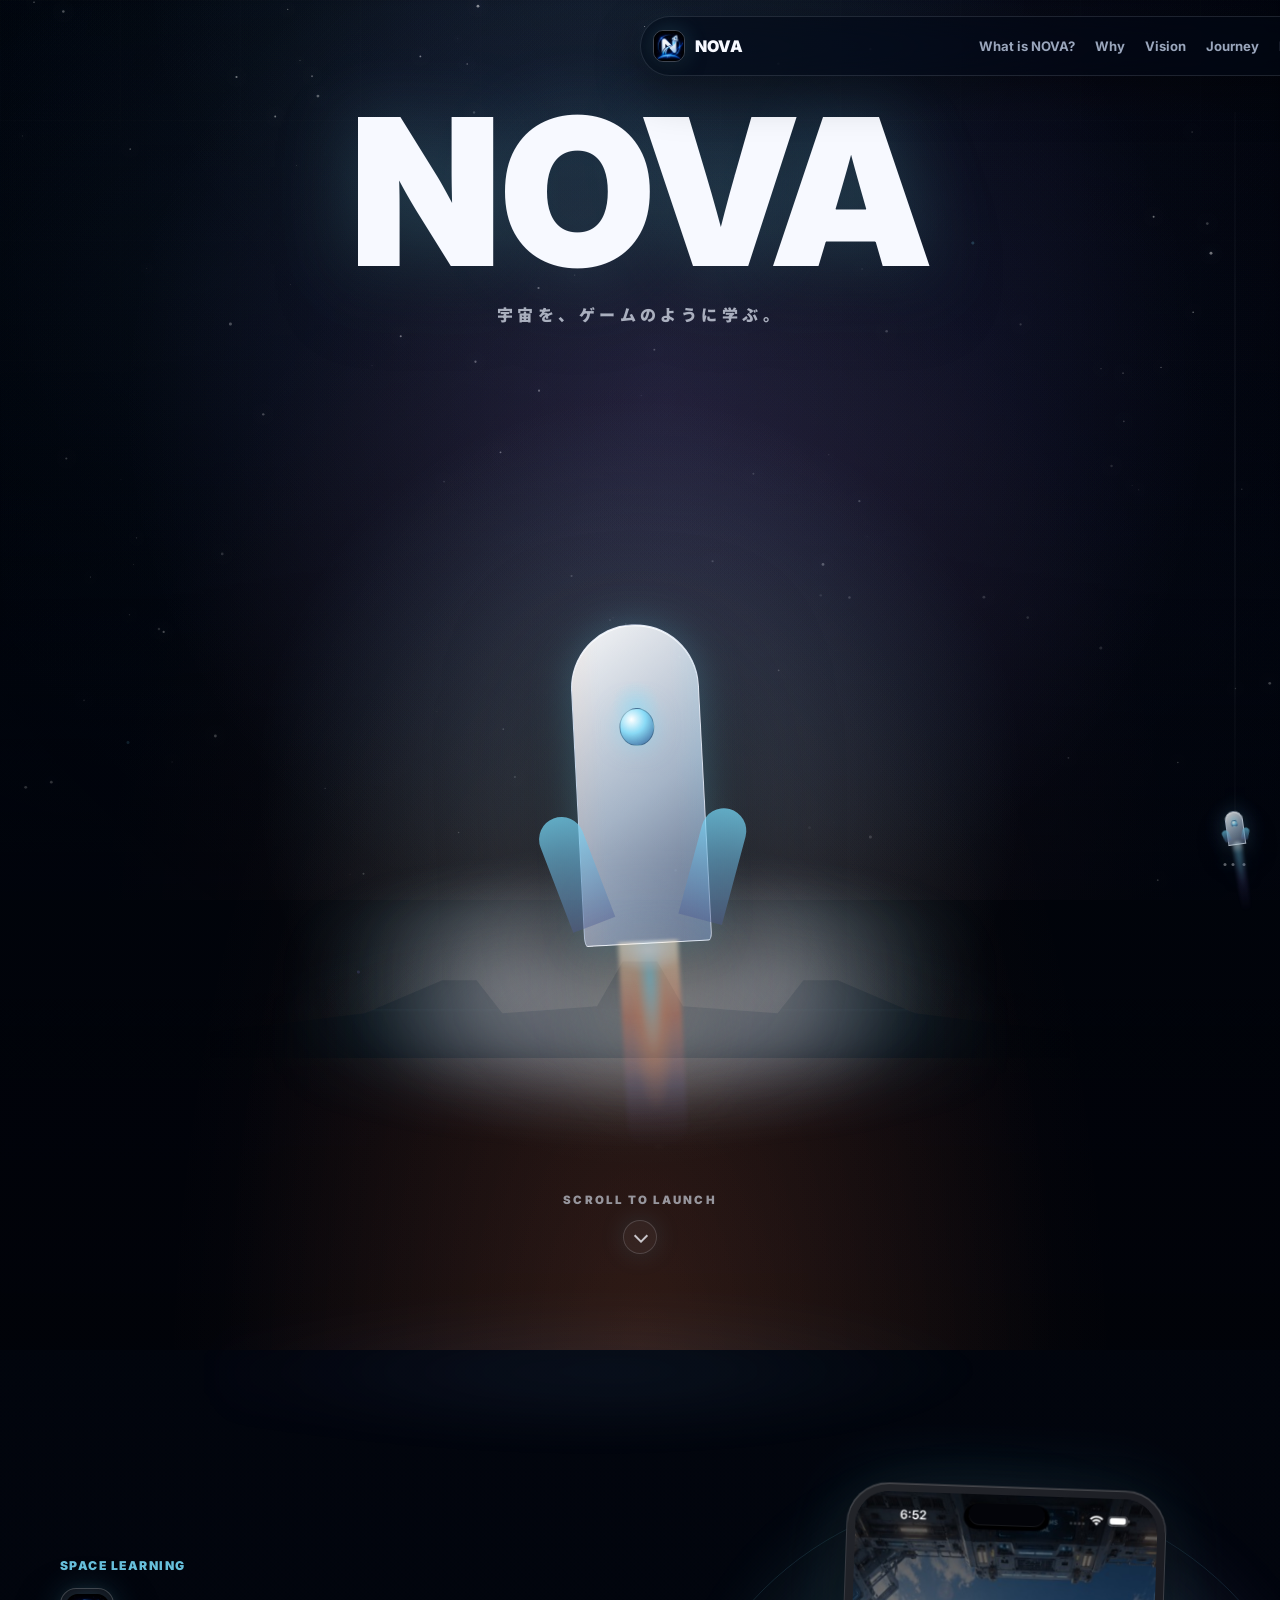
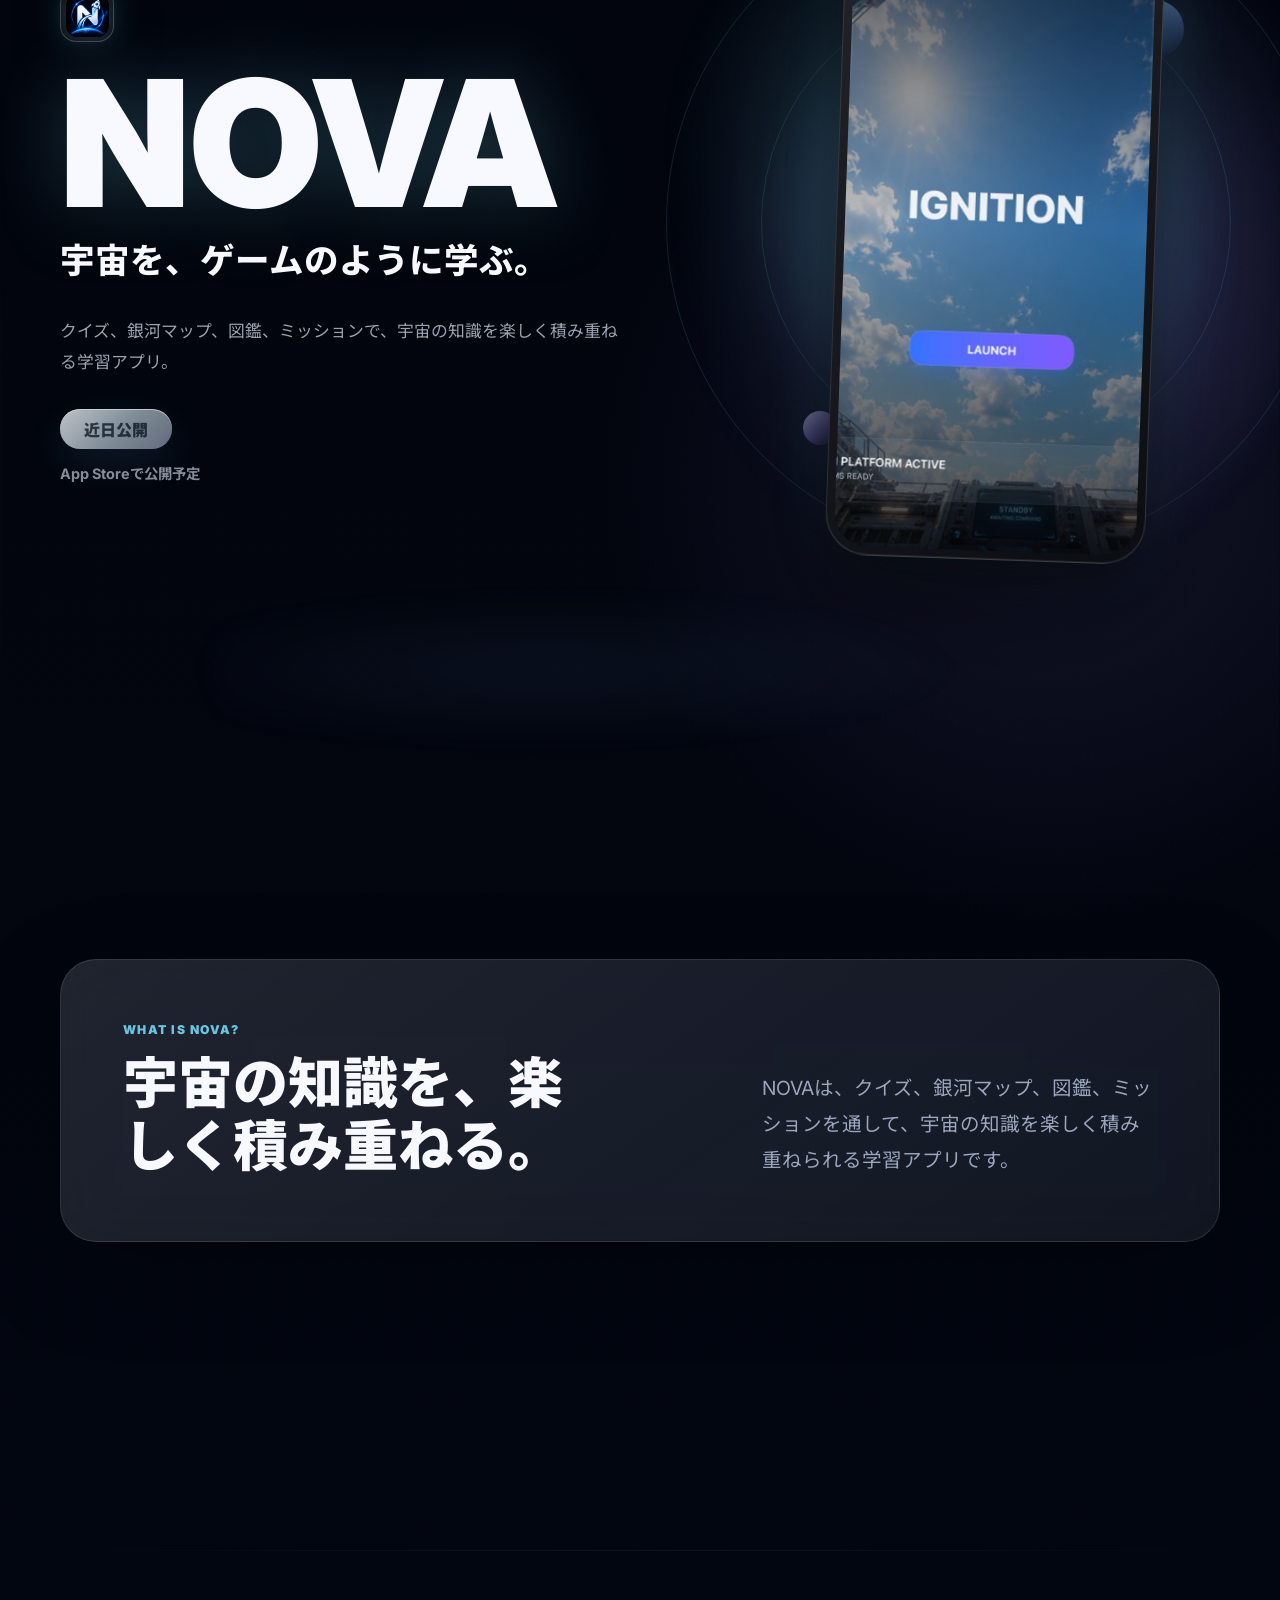
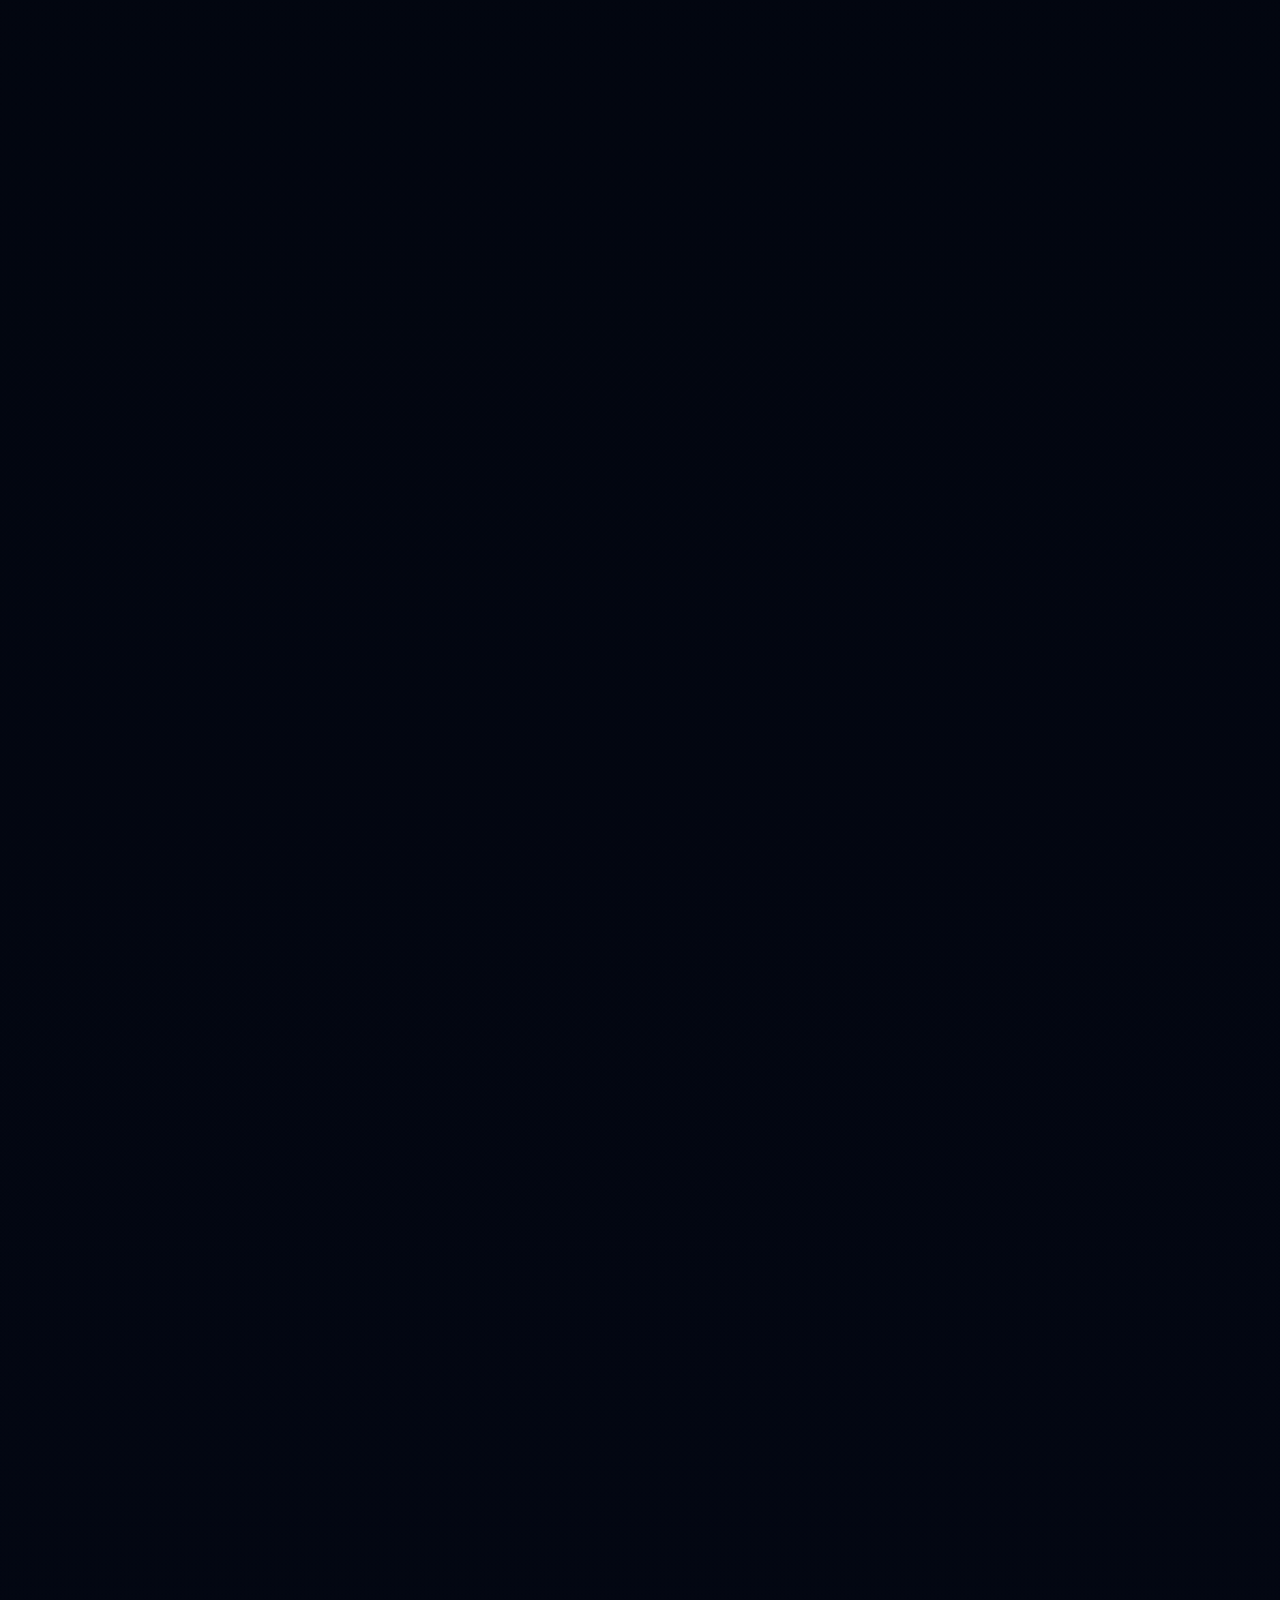
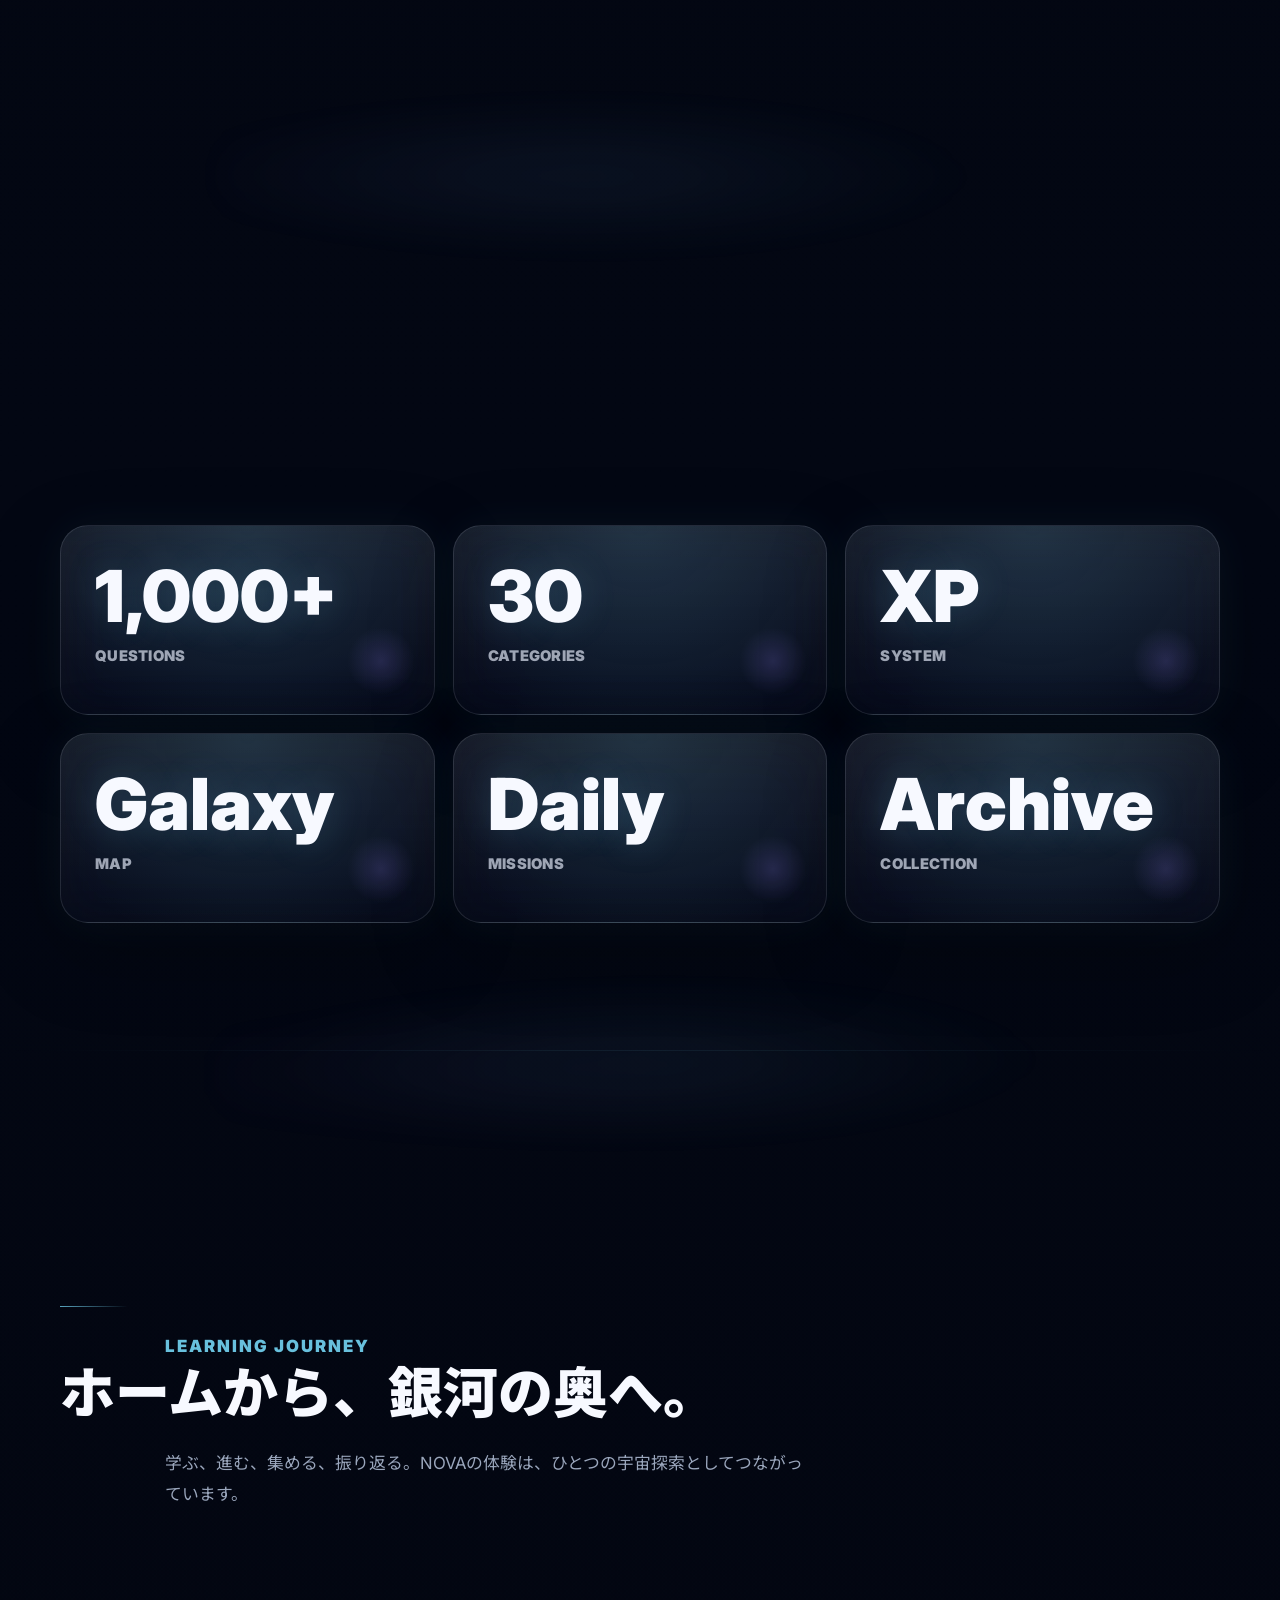
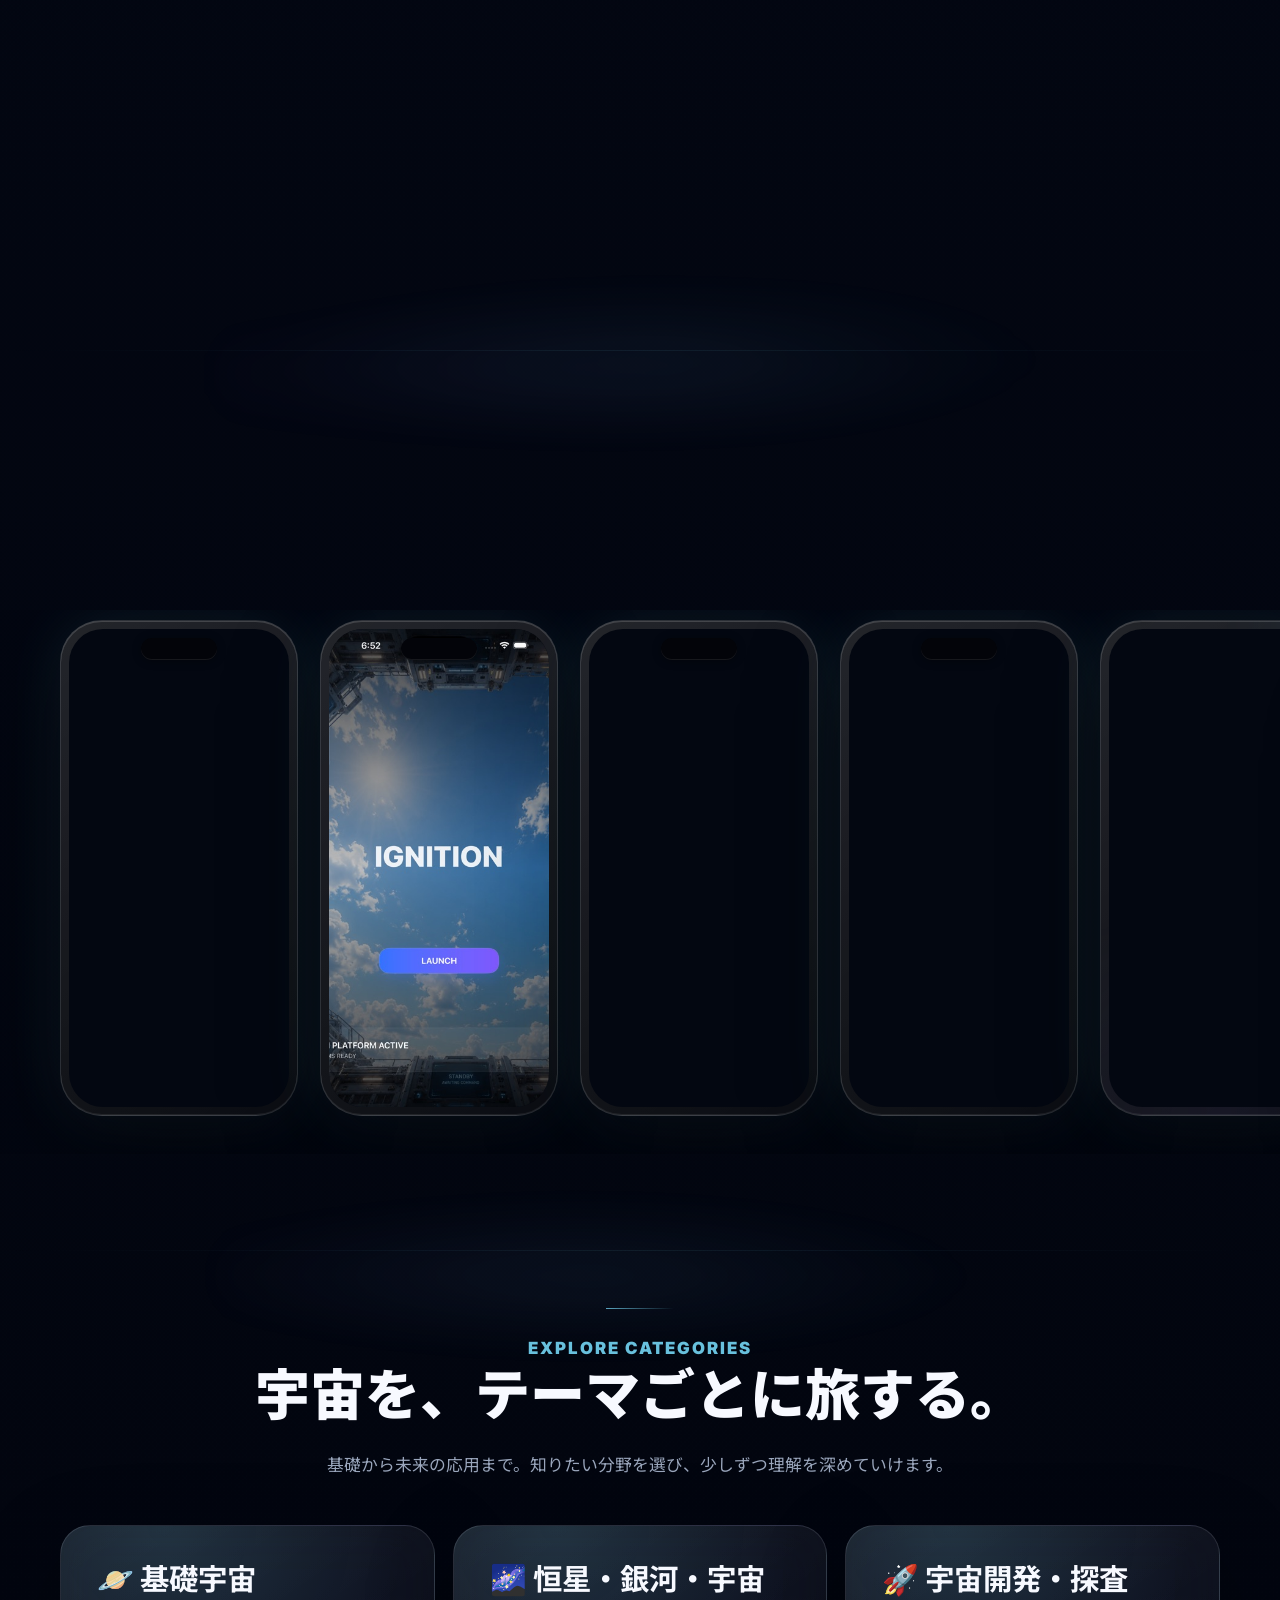
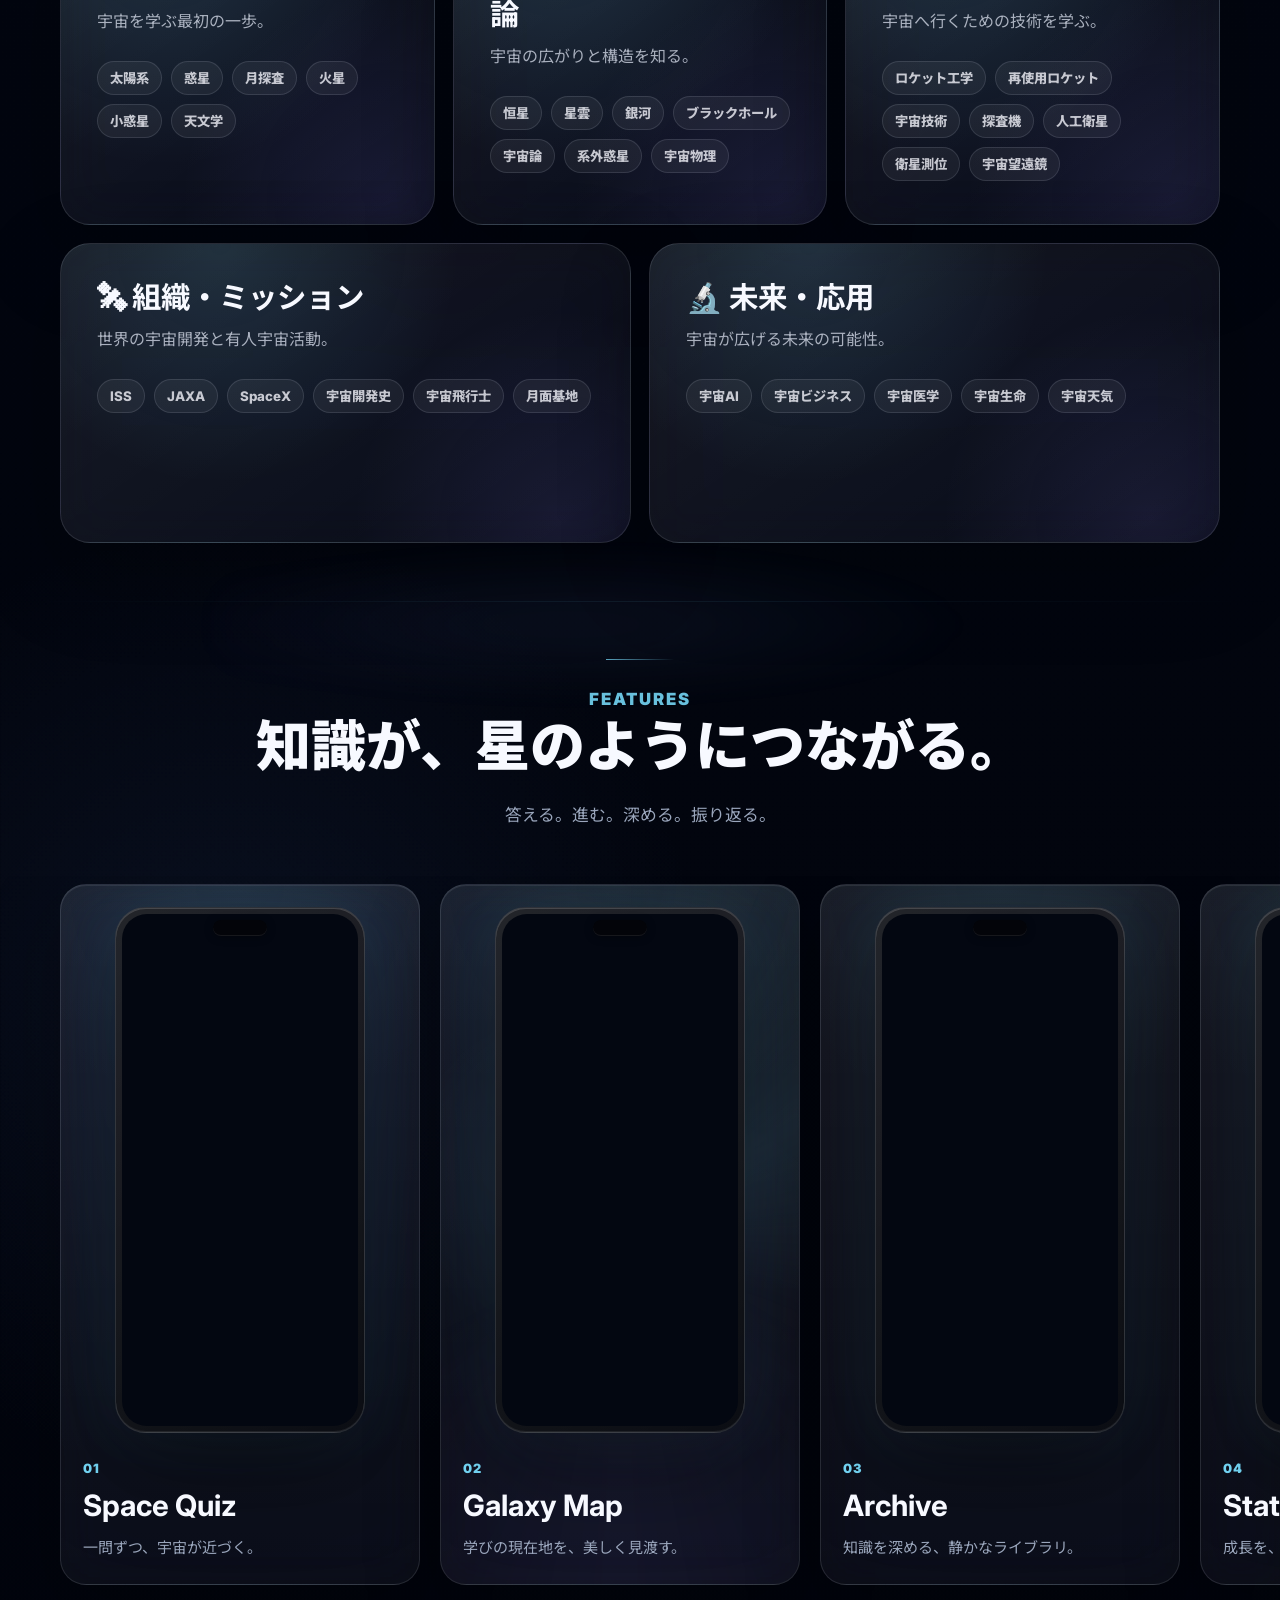
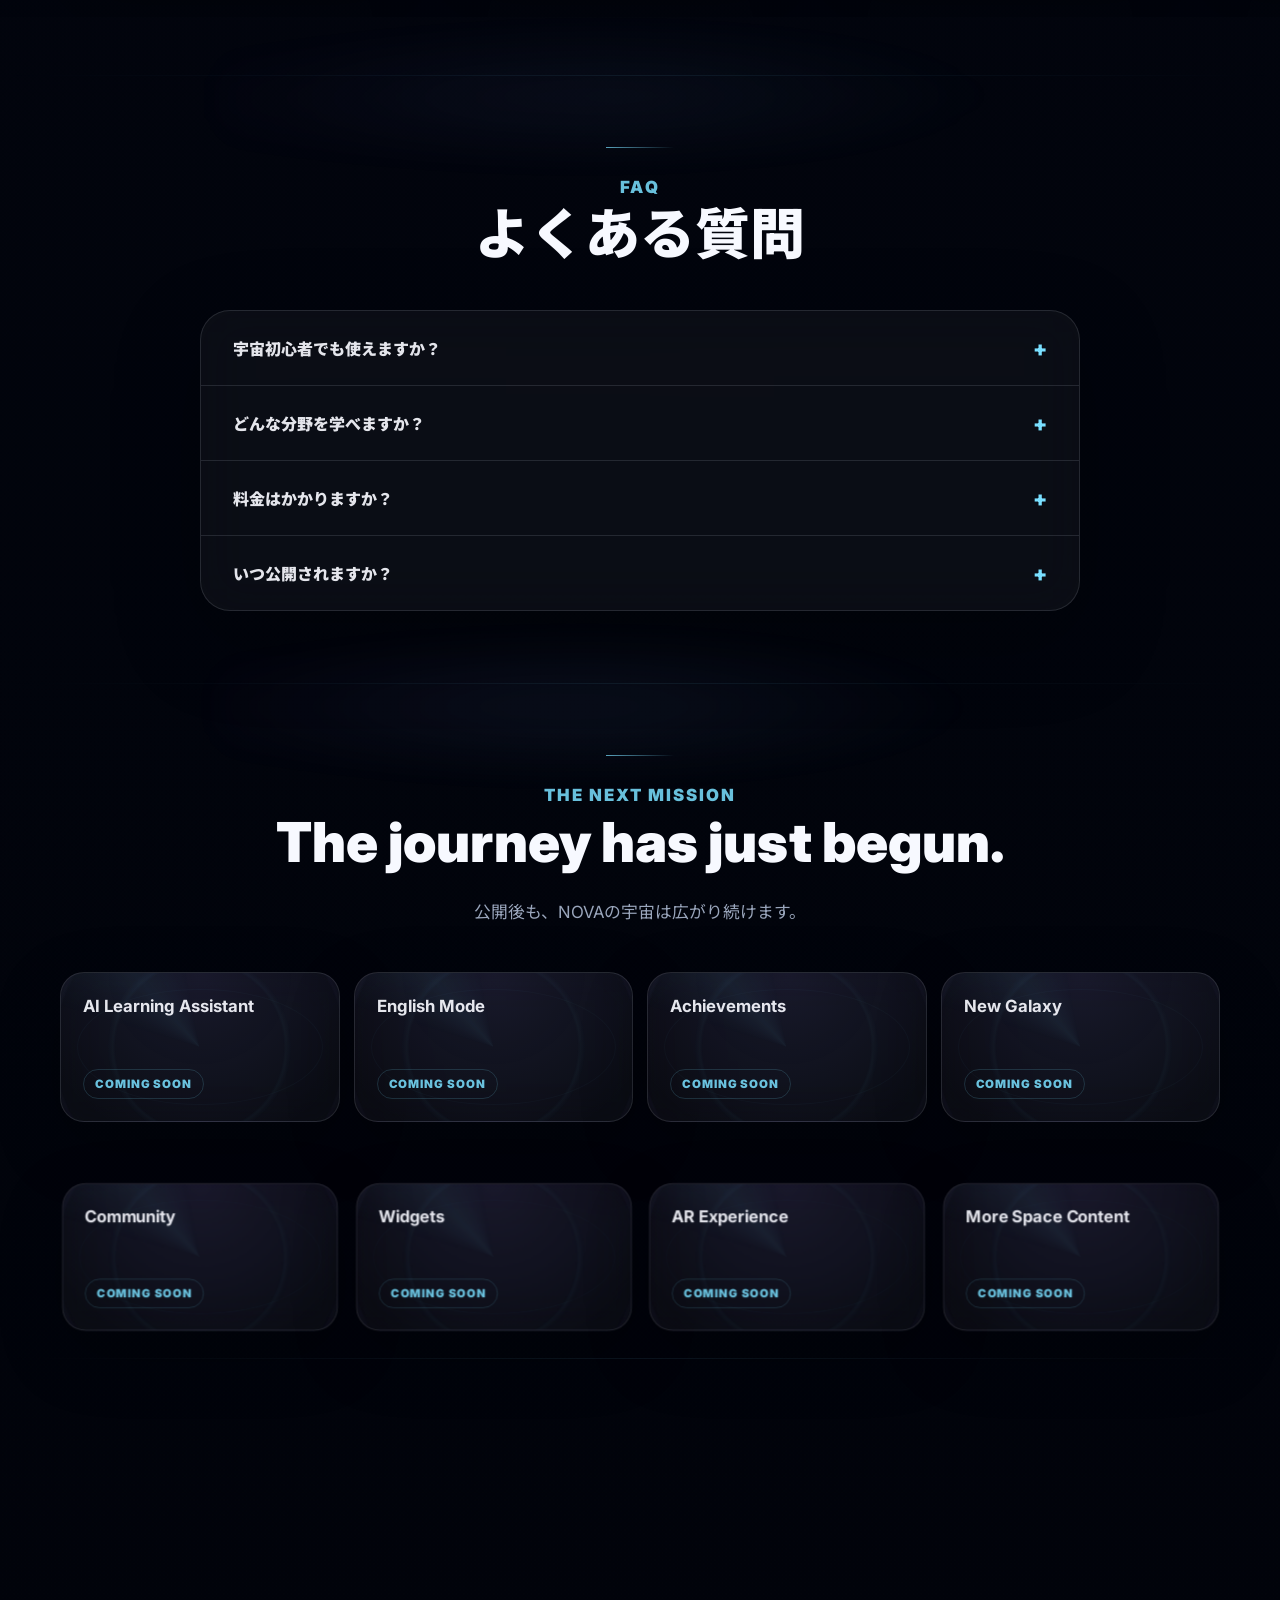
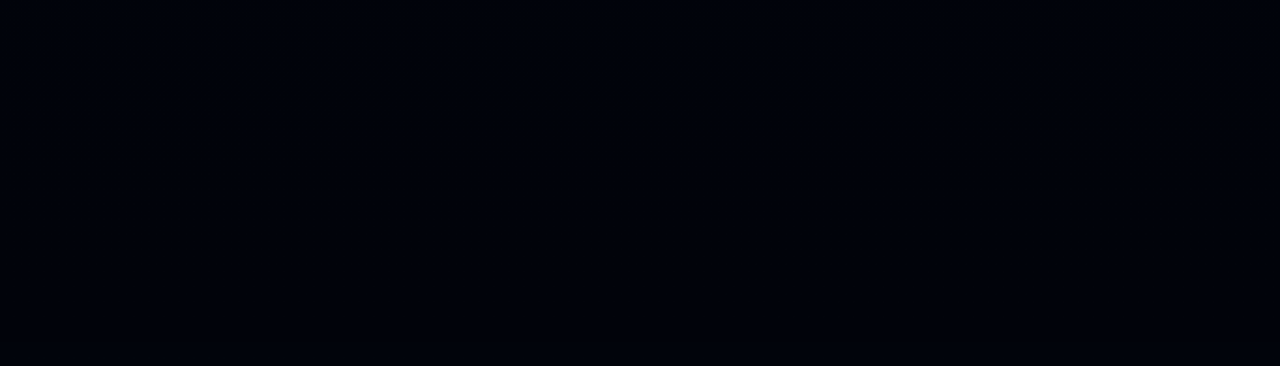
==== commit d4d15306: "Add files via upload" ====
--- a/index.html
+++ b/index.html
@@ -1,6 +1,15 @@
 <!DOCTYPE html>
 <html lang="ja">
 <head>
+  <!-- Google tag (gtag.js) -->
+  <script async src="https://www.googletagmanager.com/gtag/js?id=G-BCL8Q9KKXL"></script>
+  <script>
+    window.dataLayer = window.dataLayer || [];
+    function gtag(){dataLayer.push(arguments);}
+    gtag('js', new Date());
+
+    gtag('config', 'G-BCL8Q9KKXL');
+  </script>
   <meta charset="UTF-8">
   <meta name="viewport" content="width=device-width, initial-scale=1.0">
   <title>NOVA | Learn Space Like a Game</title>
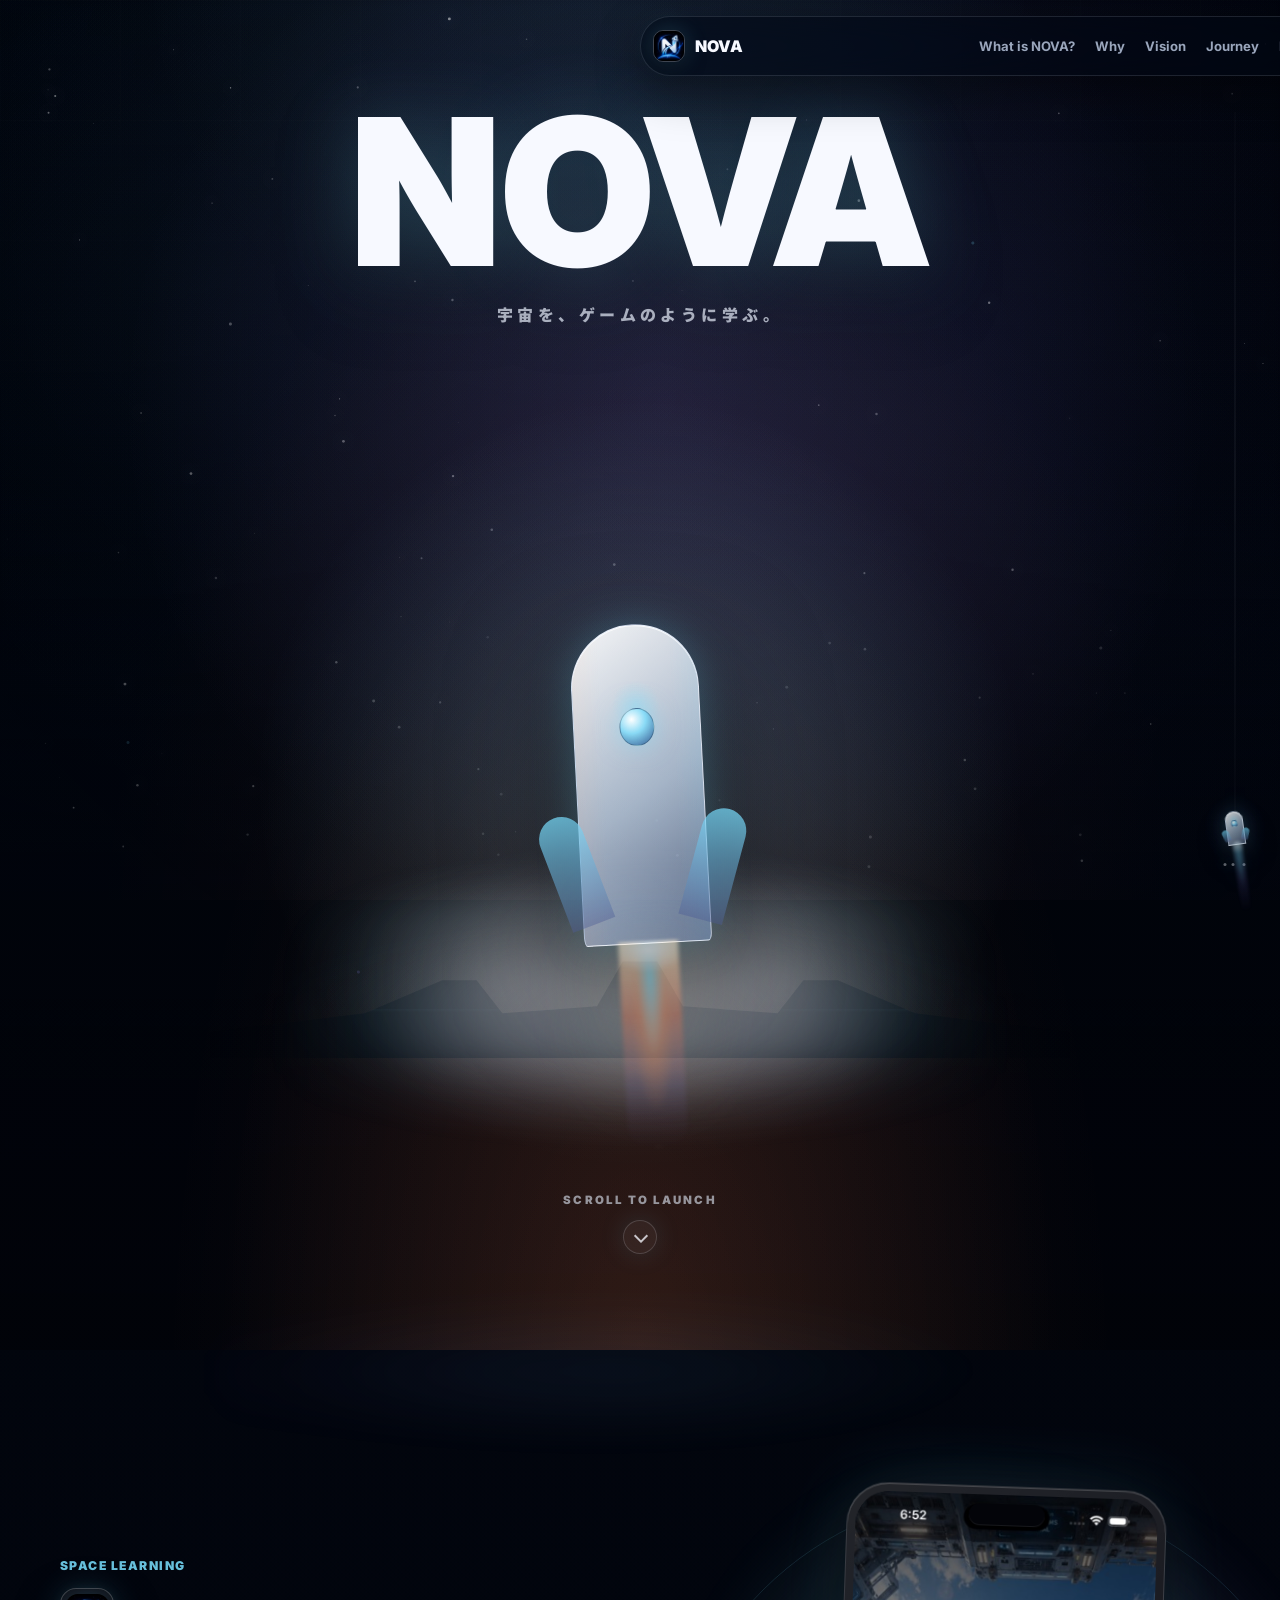
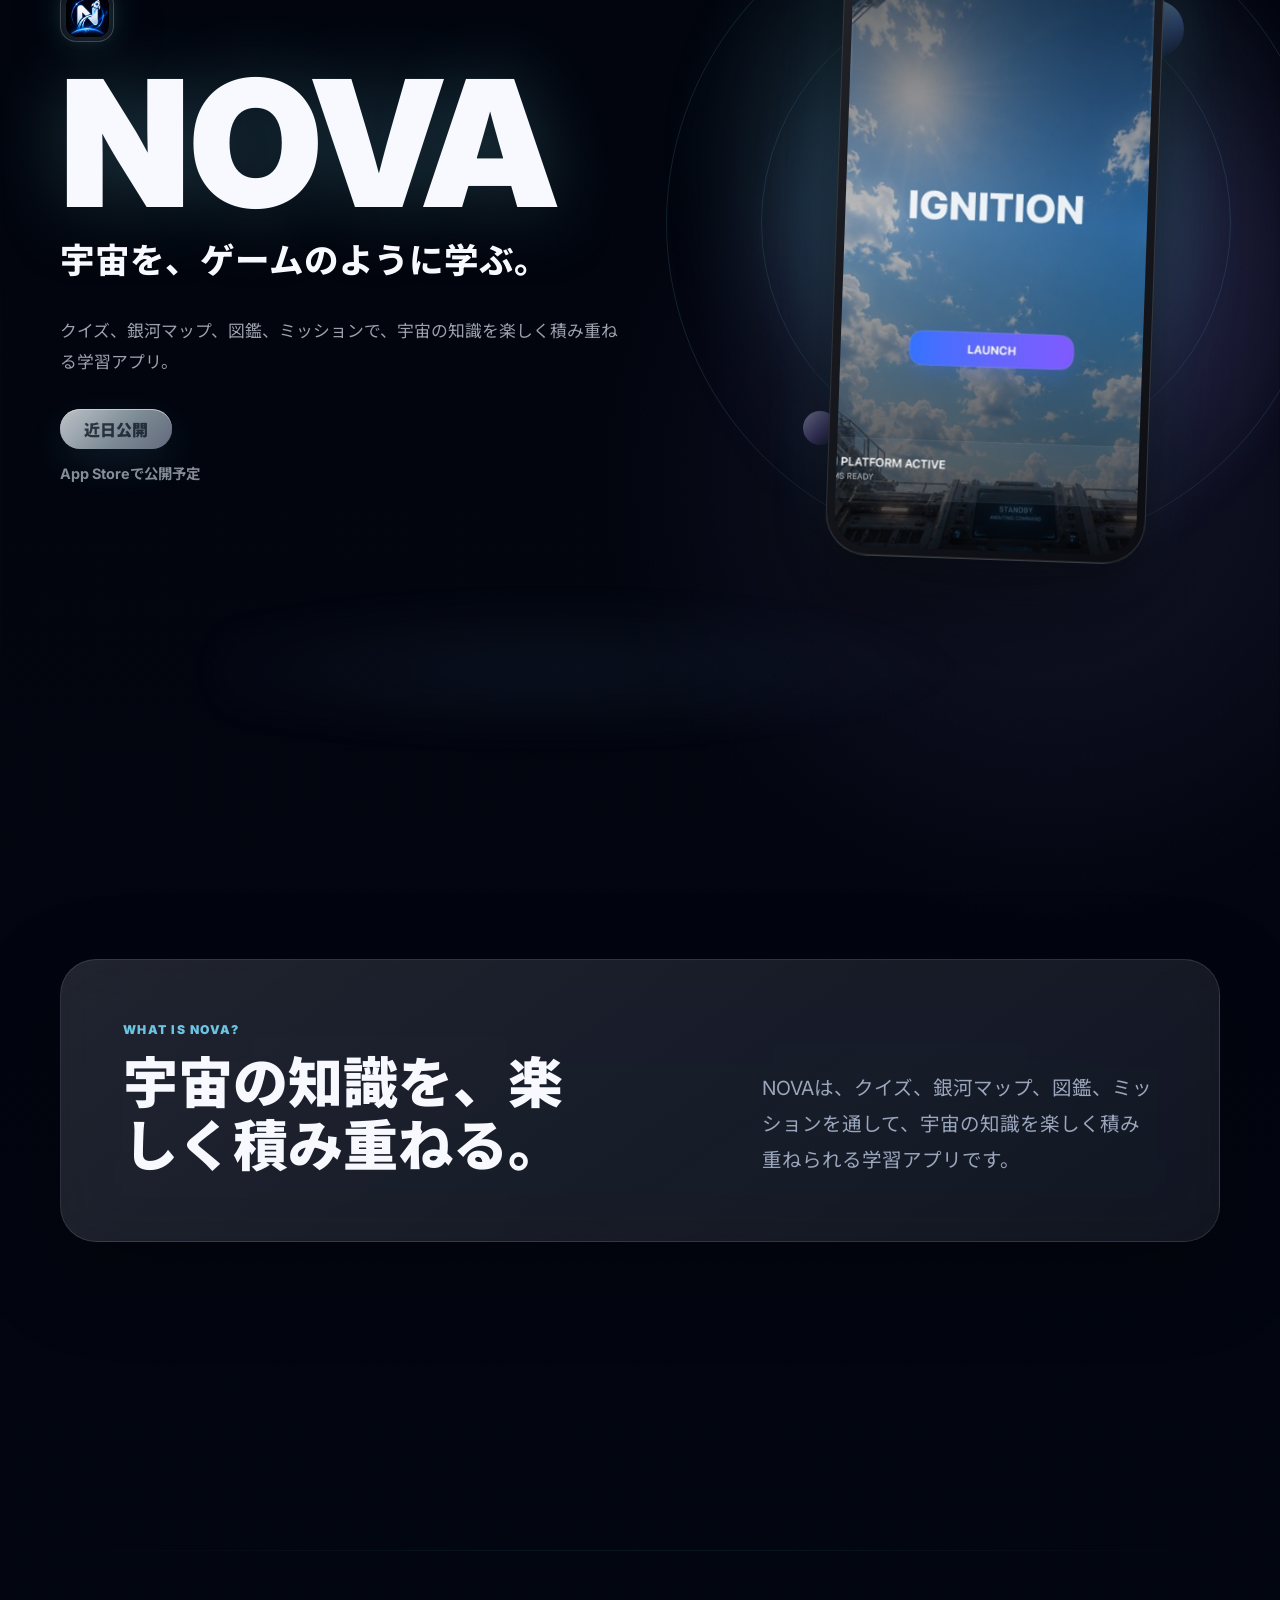
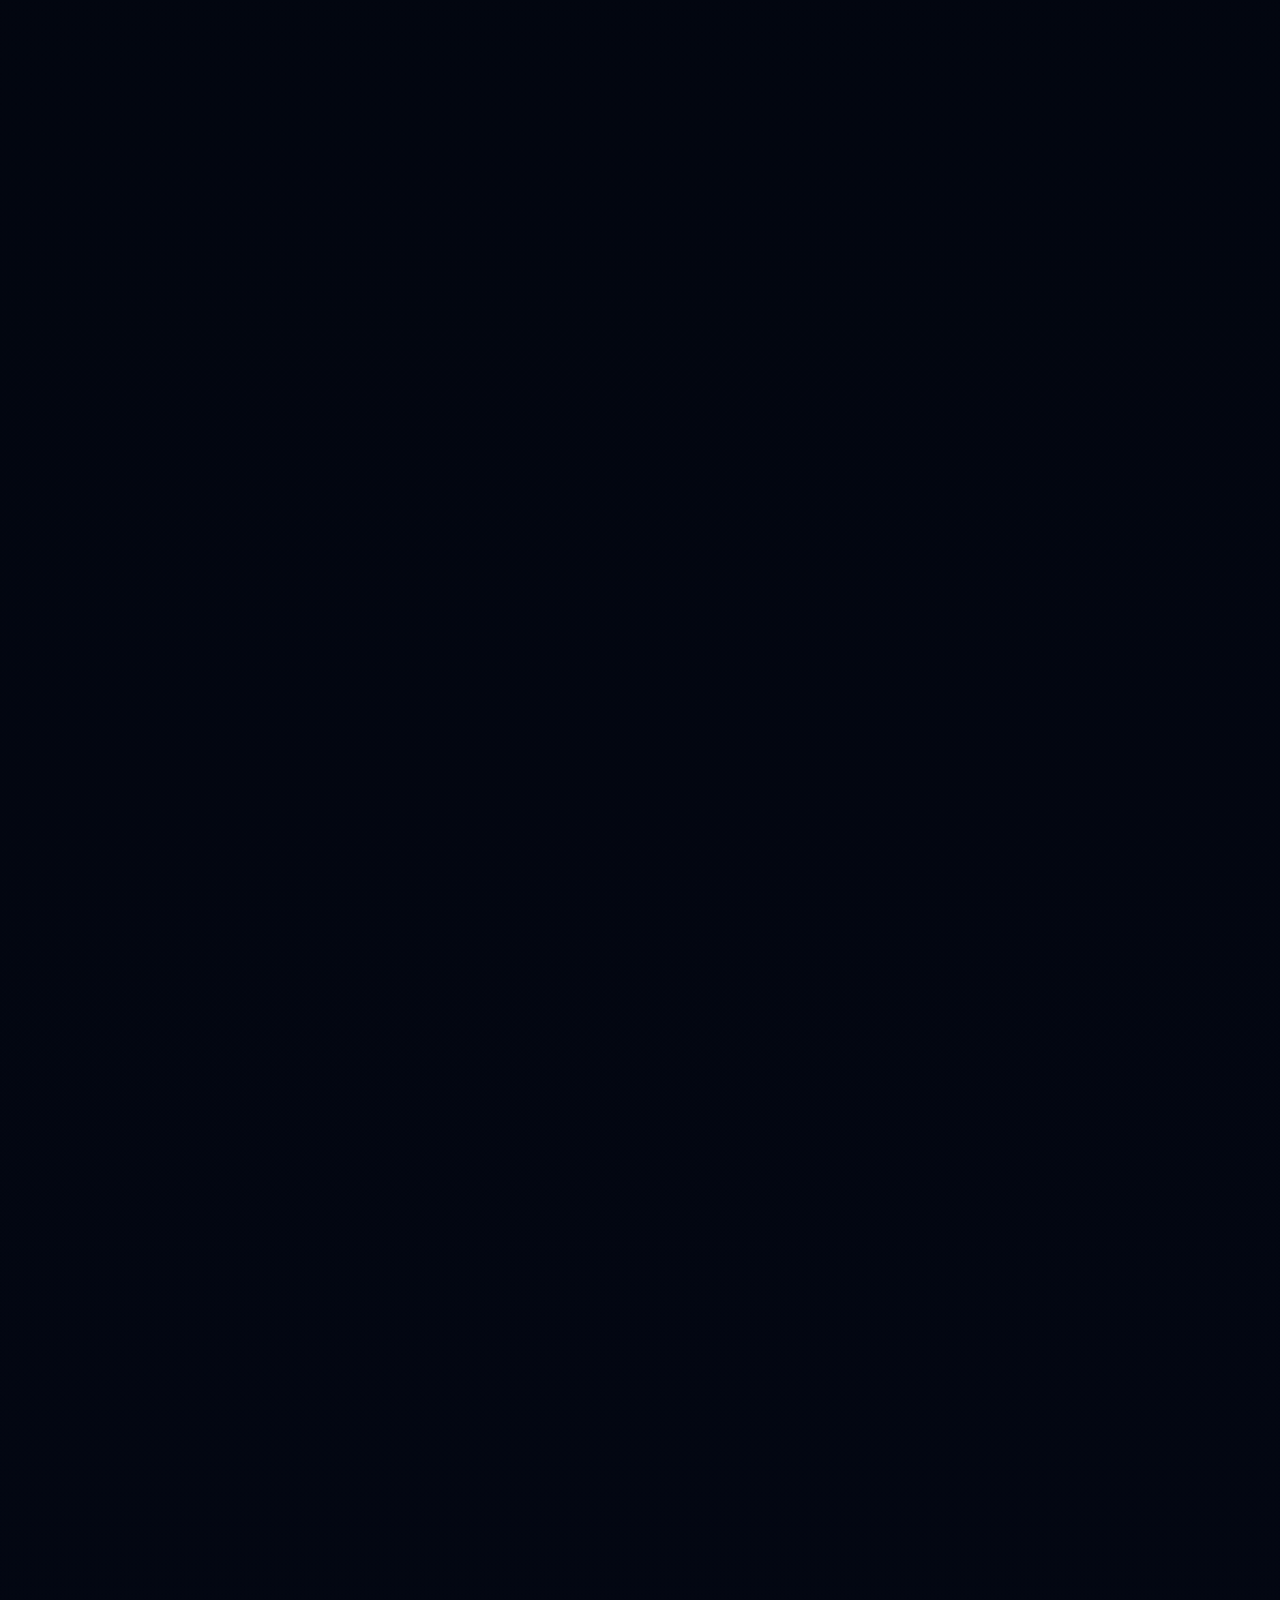
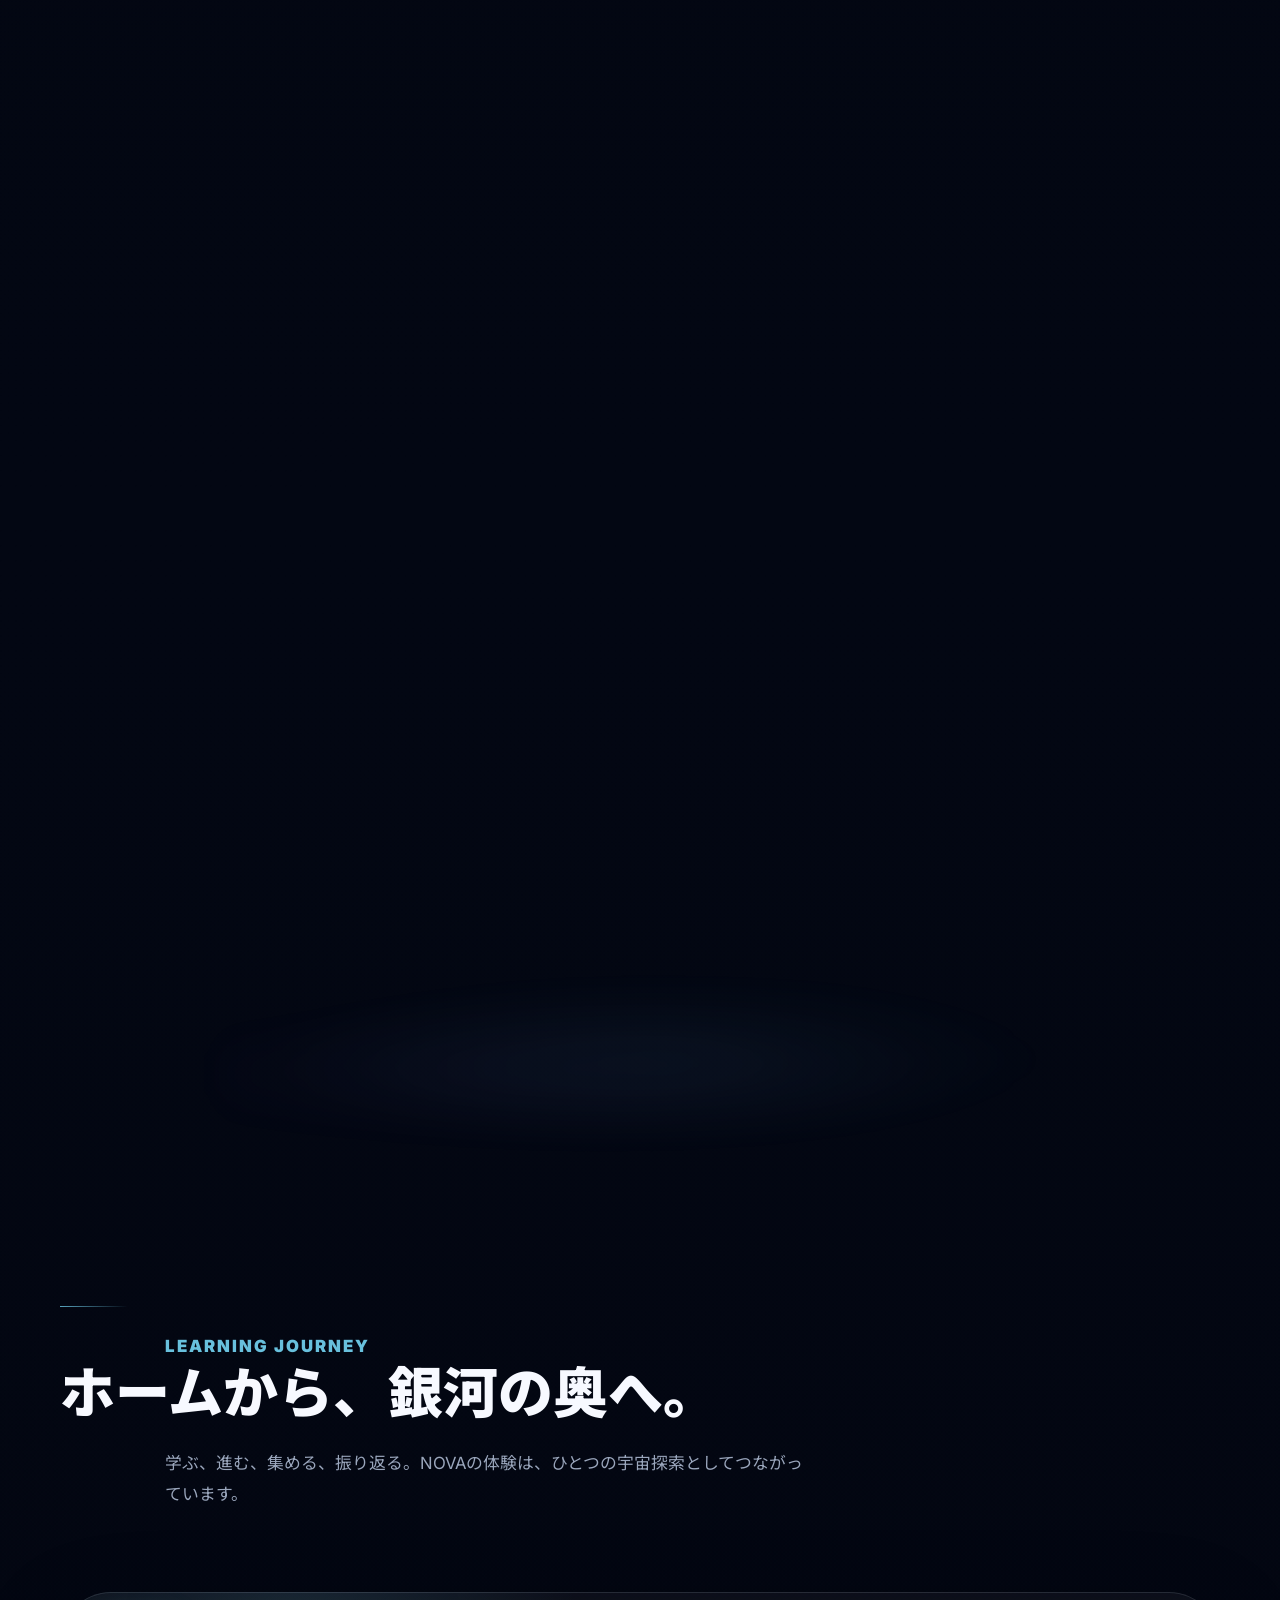
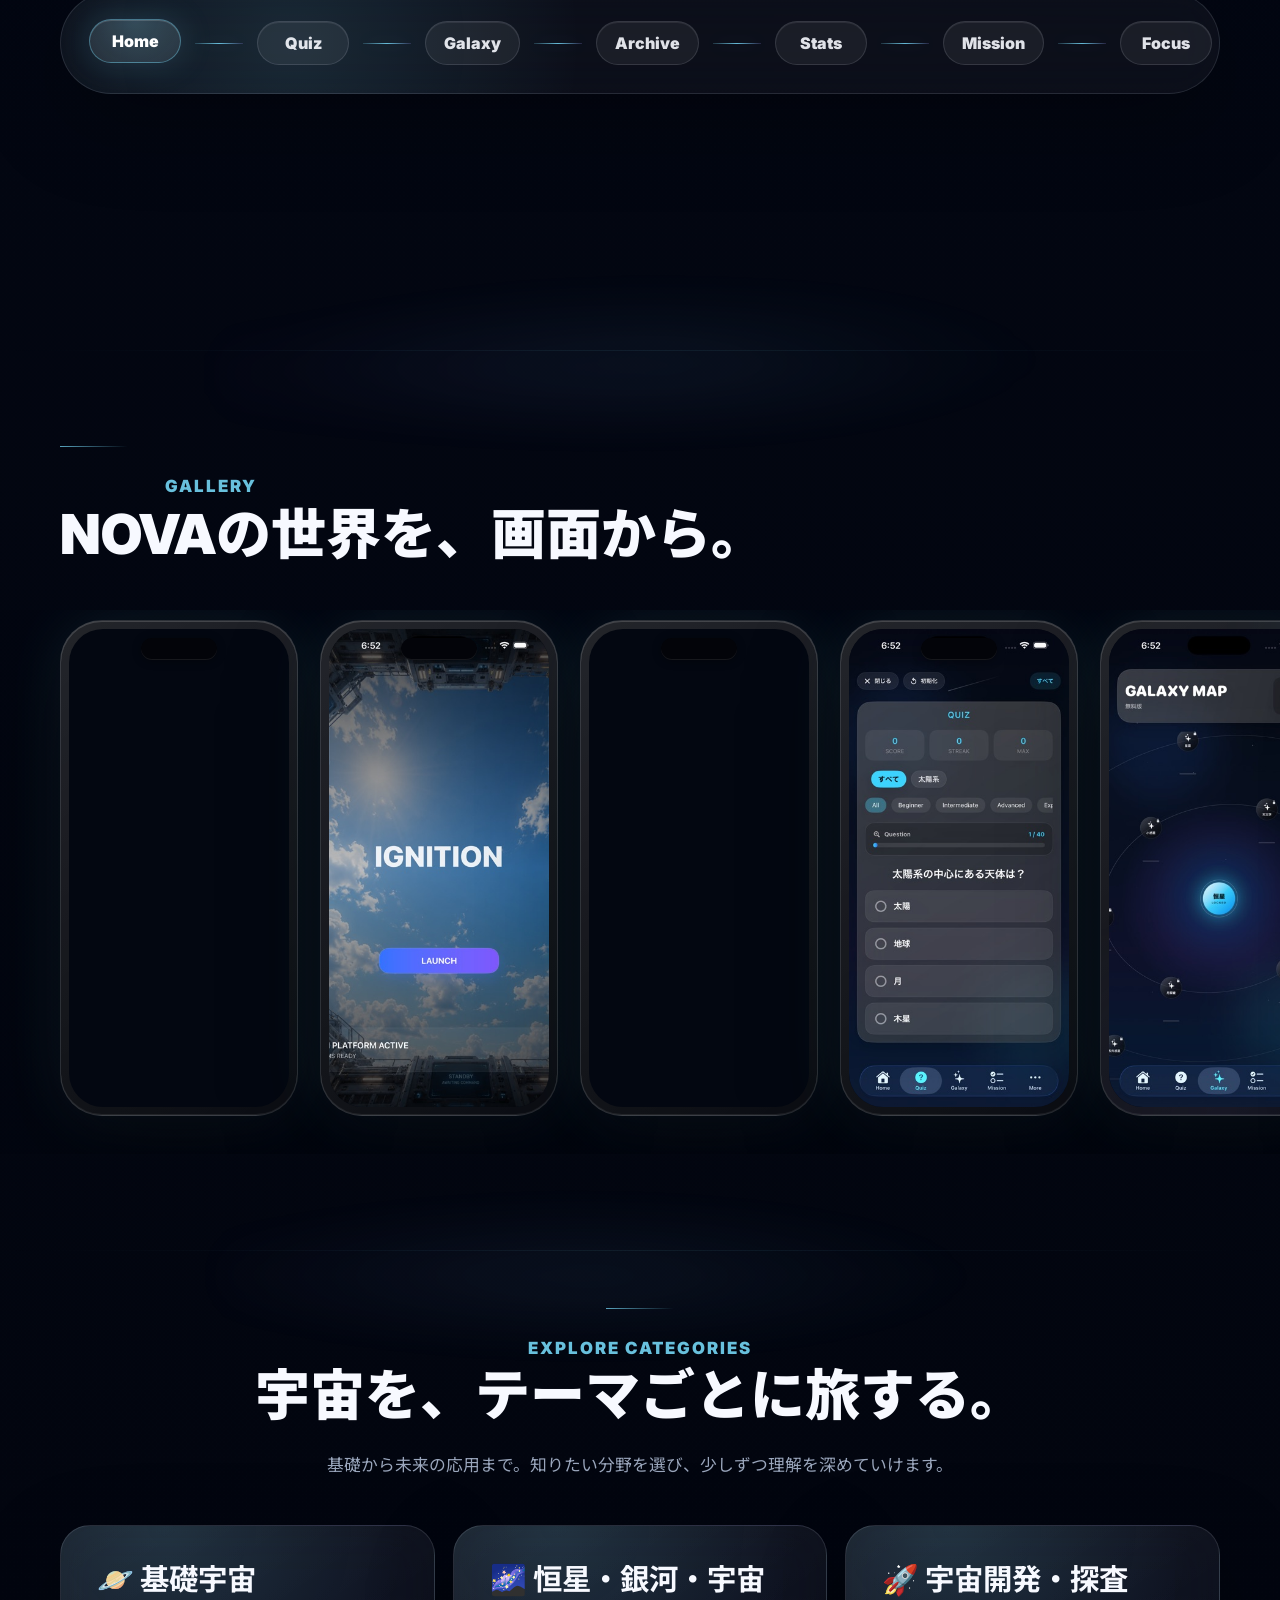
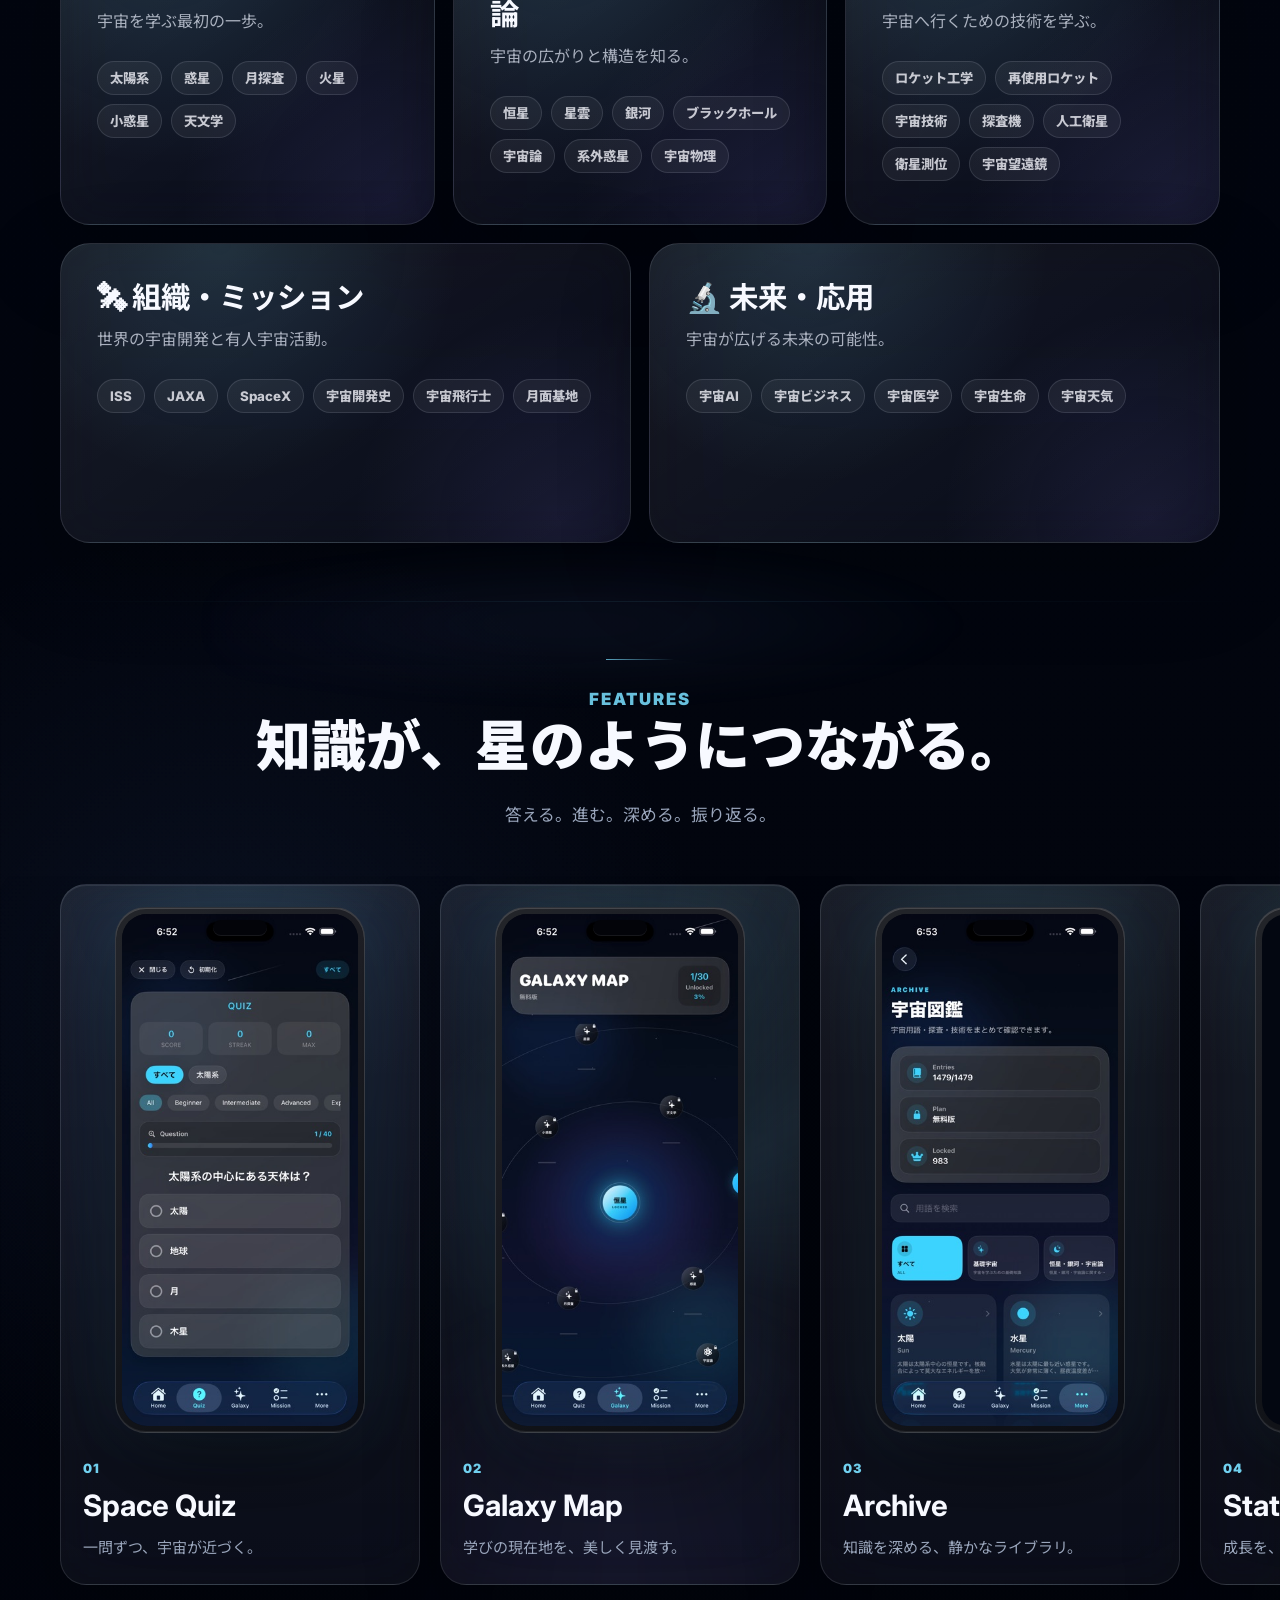
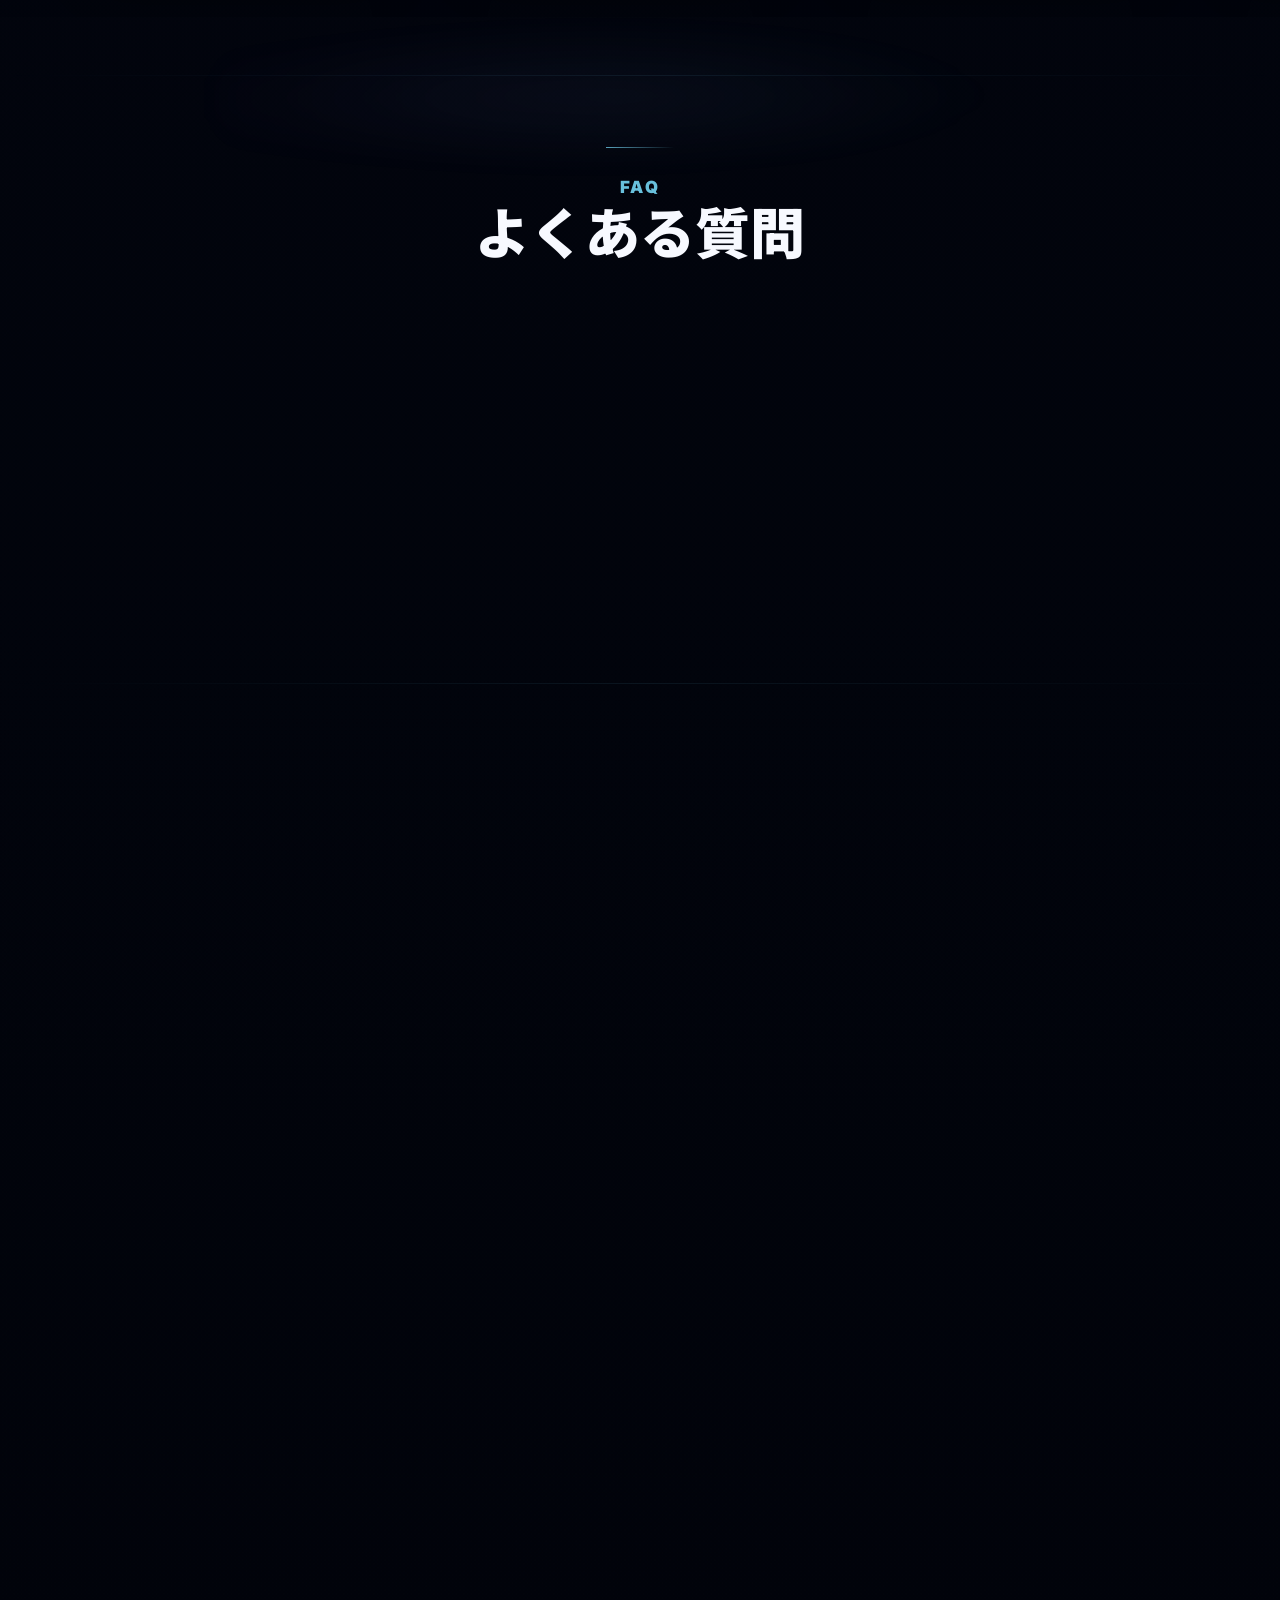
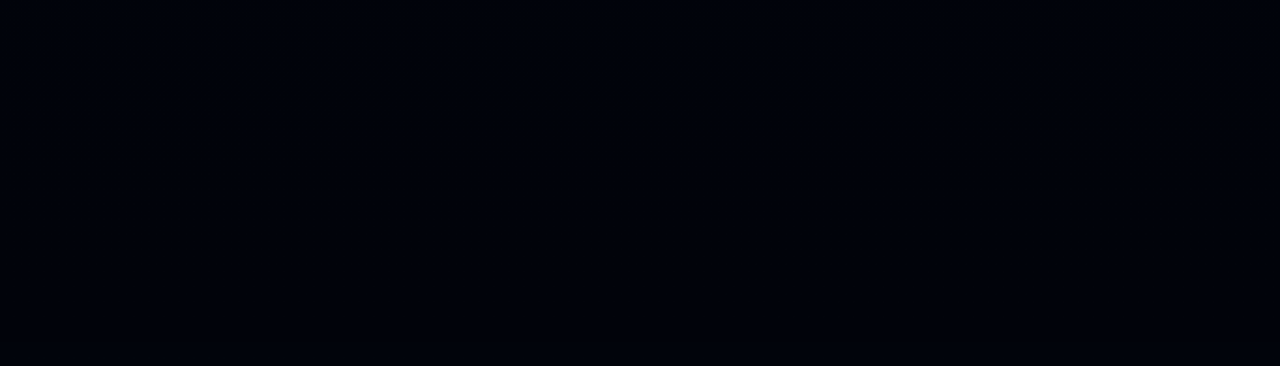
==== commit ee582cb7: "Add files via upload" ====
--- a/index.html
+++ b/index.html
@@ -17,15 +17,16 @@
   <meta name="keywords" content="NOVA, 宇宙, Space, 学習アプリ, Quiz, Galaxy, Astronomy, Space Learning">
   <meta name="author" content="NOVA">
   <meta name="theme-color" content="#050816">
+  <meta property="og:type" content="website">
   <meta property="og:title" content="NOVA | Learn Space Like a Game">
-  <meta property="og:description" content="NOVA is an interactive platform that lets you learn astronomy, planets, galaxies, and space exploration through beautiful Apple-inspired animations and game-like experiences.">
-  <meta property="og:image" content="og-image.png">
-  <meta property="og:type" content="website">
-  <meta property="og:url" content="NOVA.html">
+  <meta property="og:description" content="Learn space through quizzes, galaxy maps, collections, and missions.">
+  <meta property="og:url" content="https://space-nova.netlify.app/">
+  <meta property="og:image" content="https://space-nova.netlify.app/images/og-image.png">
+  <meta property="og:site_name" content="NOVA">
   <meta name="twitter:card" content="summary_large_image">
   <meta name="twitter:title" content="NOVA | Learn Space Like a Game">
-  <meta name="twitter:description" content="NOVA is an interactive platform that lets you learn astronomy, planets, galaxies, and space exploration through beautiful Apple-inspired animations and game-like experiences.">
-  <meta name="twitter:image" content="og-image.png">
+  <meta name="twitter:description" content="Learn space through quizzes, galaxy maps, collections, and missions.">
+  <meta name="twitter:image" content="https://space-nova.netlify.app/images/og-image.png">
   <link rel="icon" type="image/png" href="favicon.png">
   <link rel="apple-touch-icon" href="画像/NOVA.png">
   <link rel="preconnect" href="https://fonts.googleapis.com">
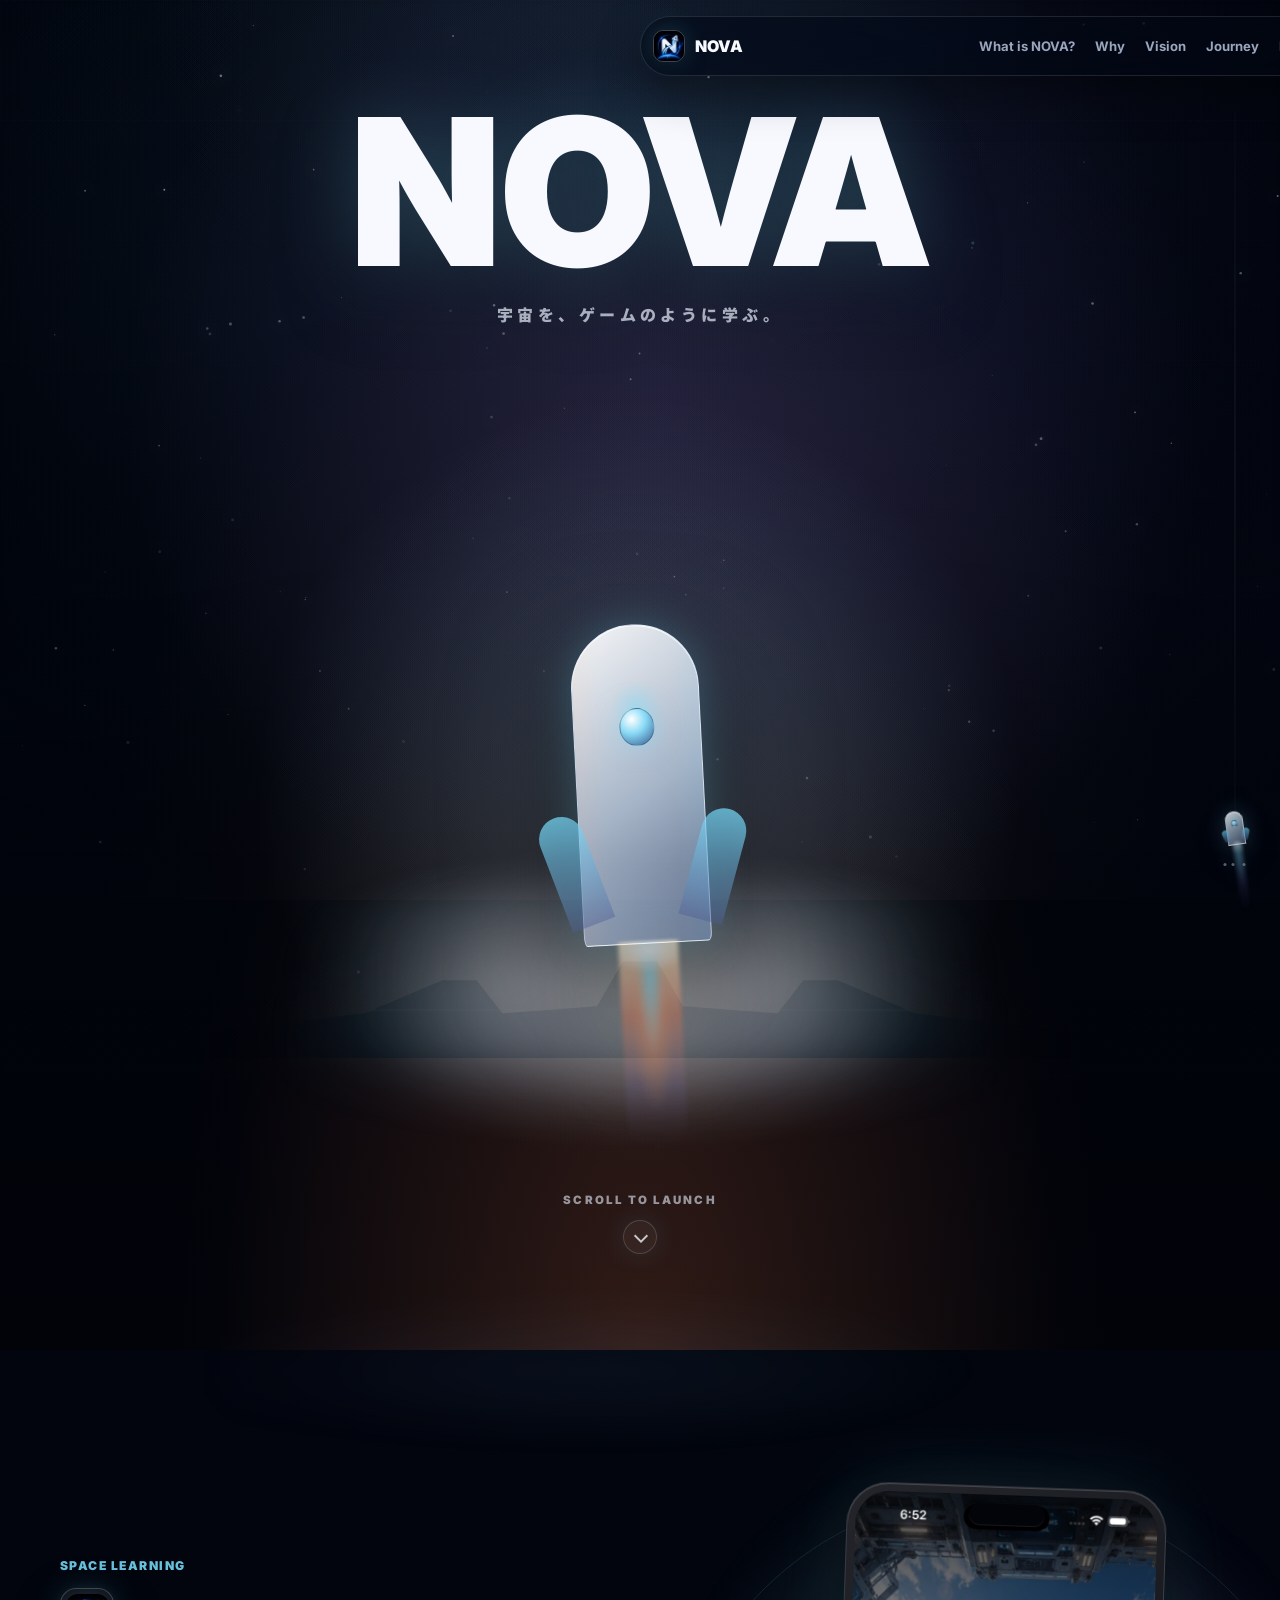
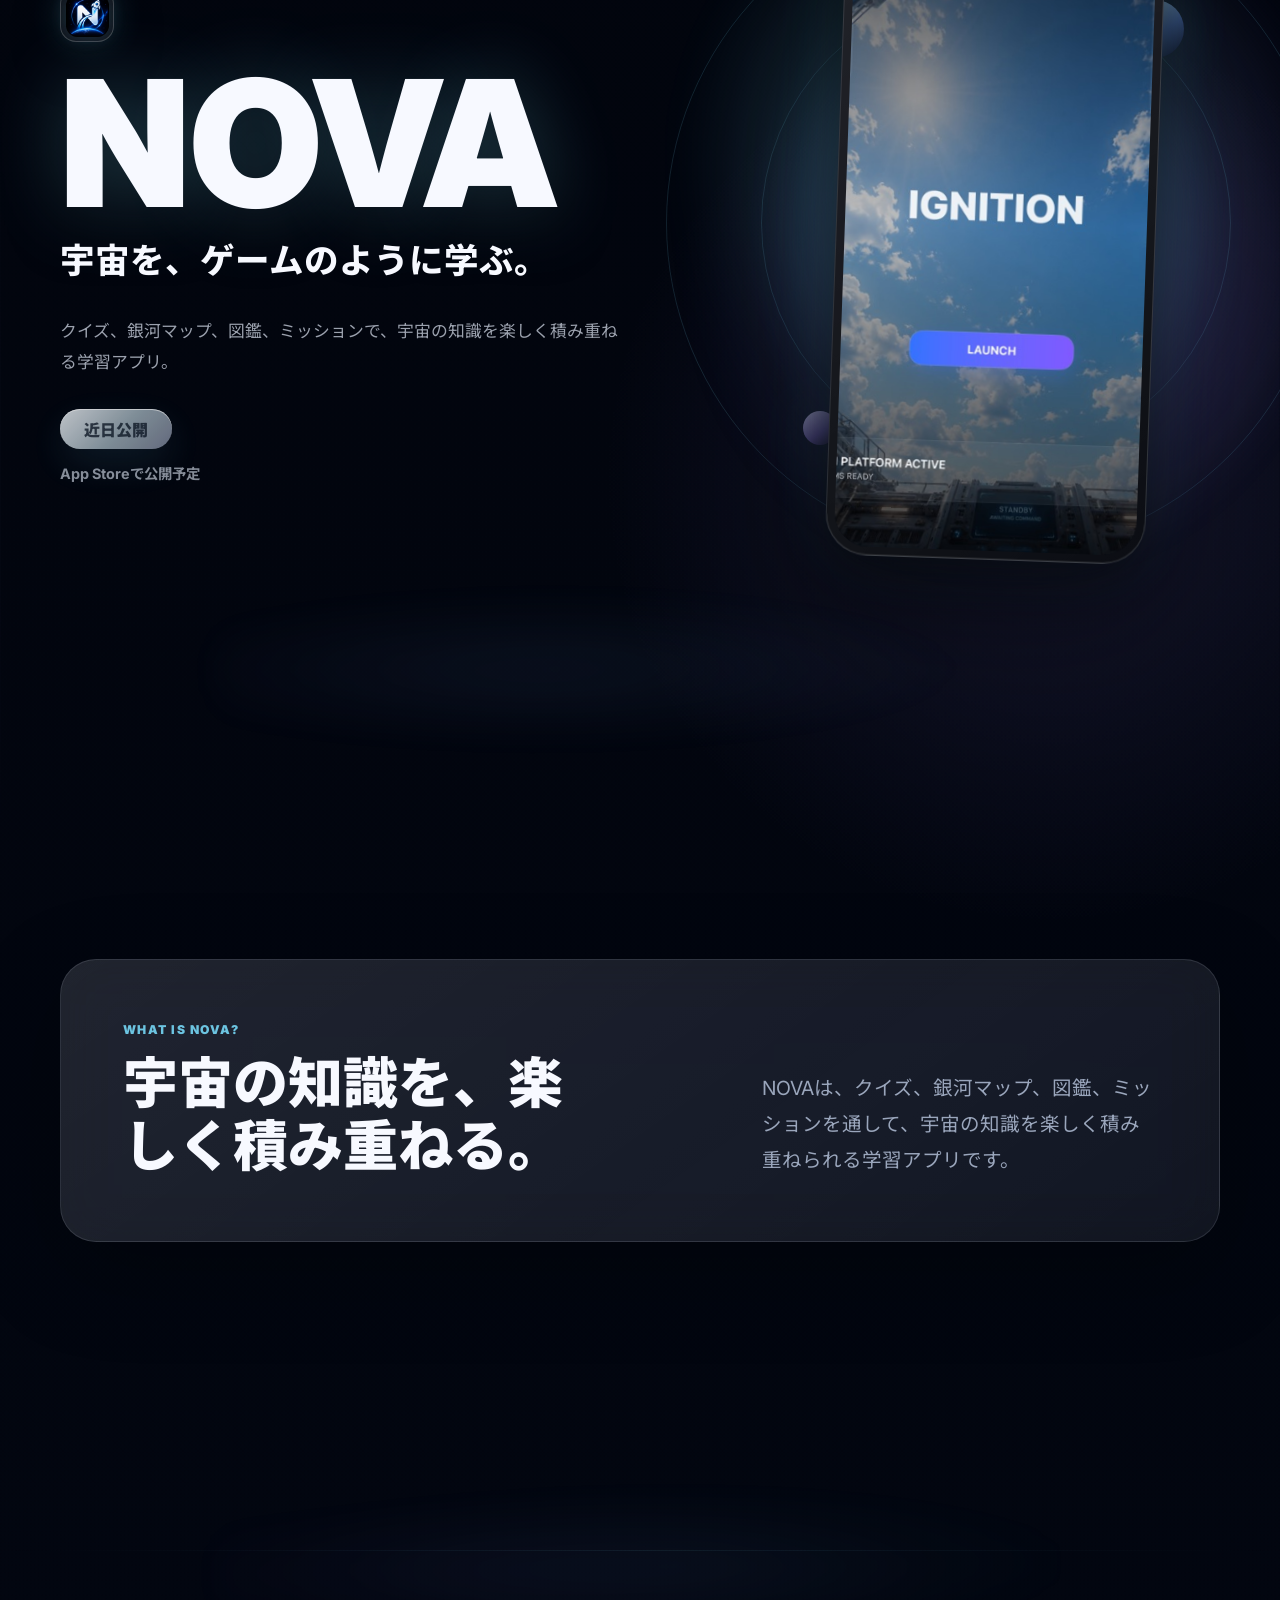
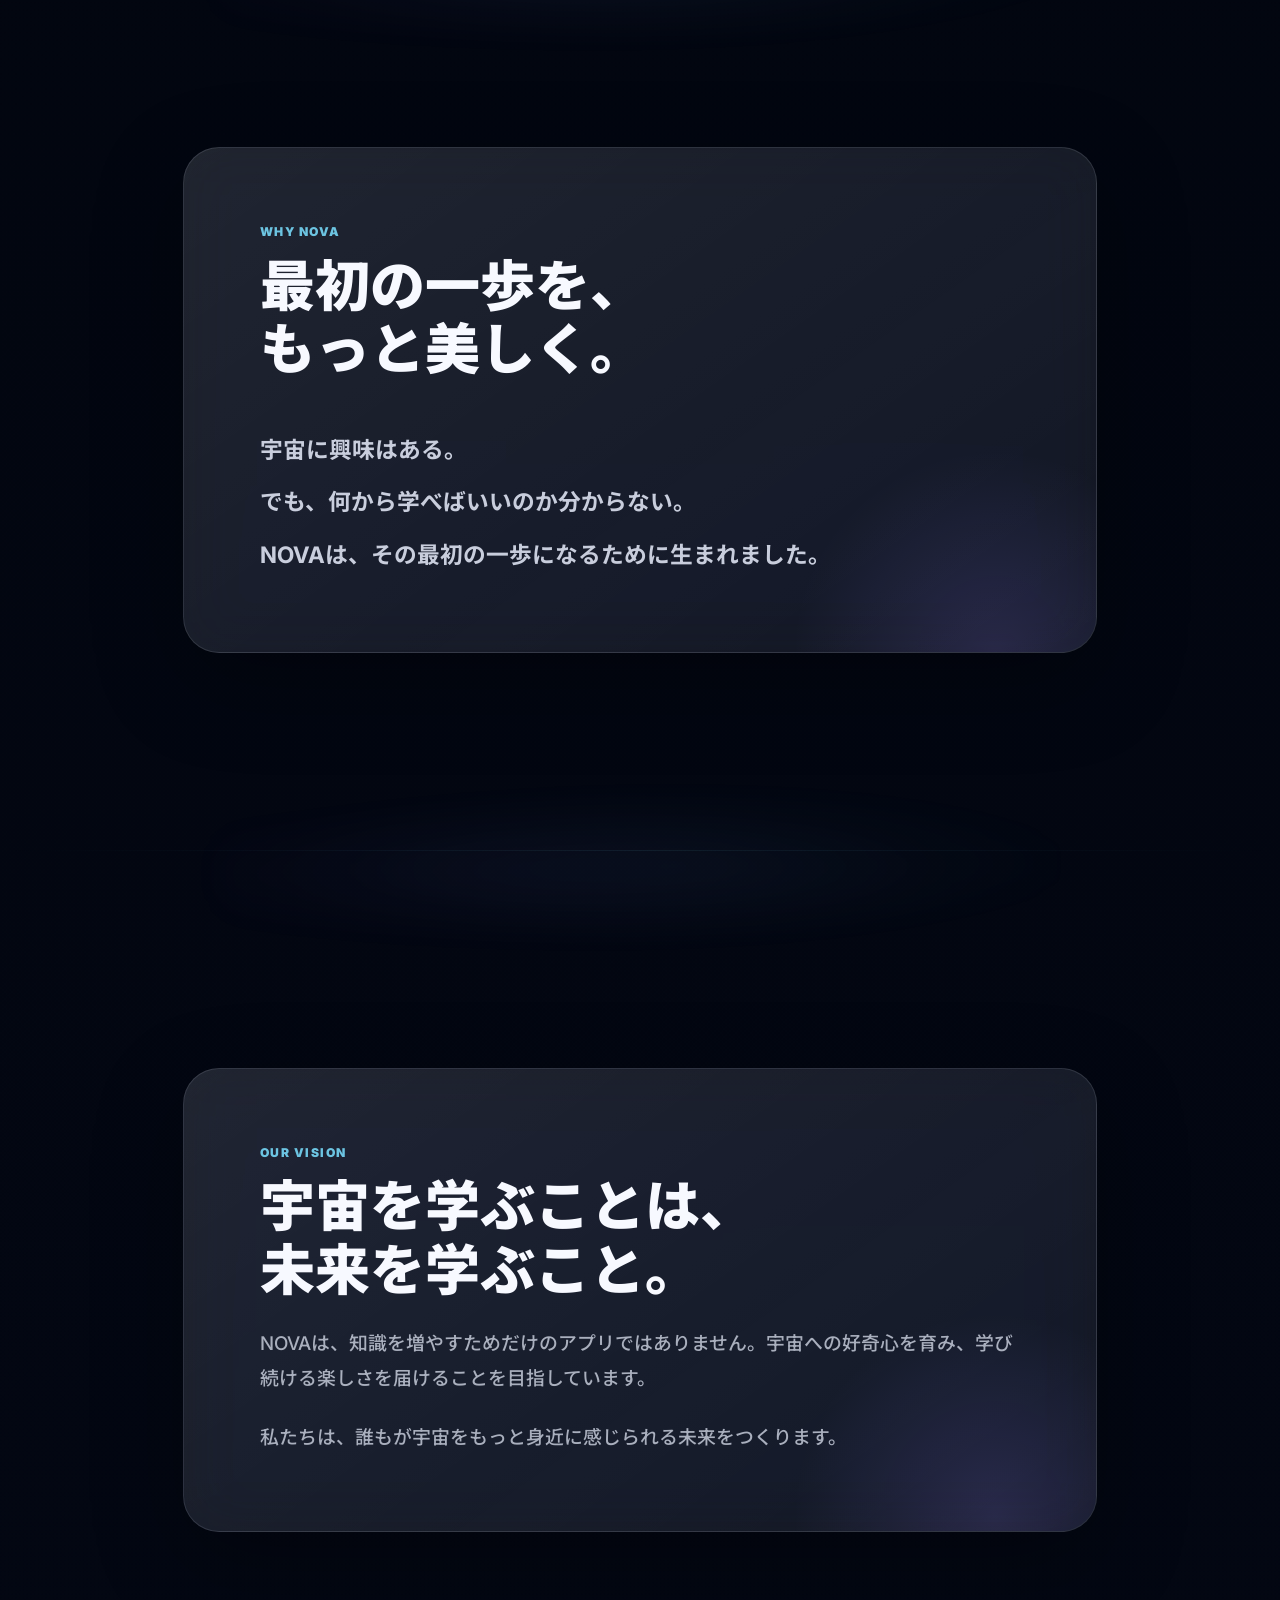
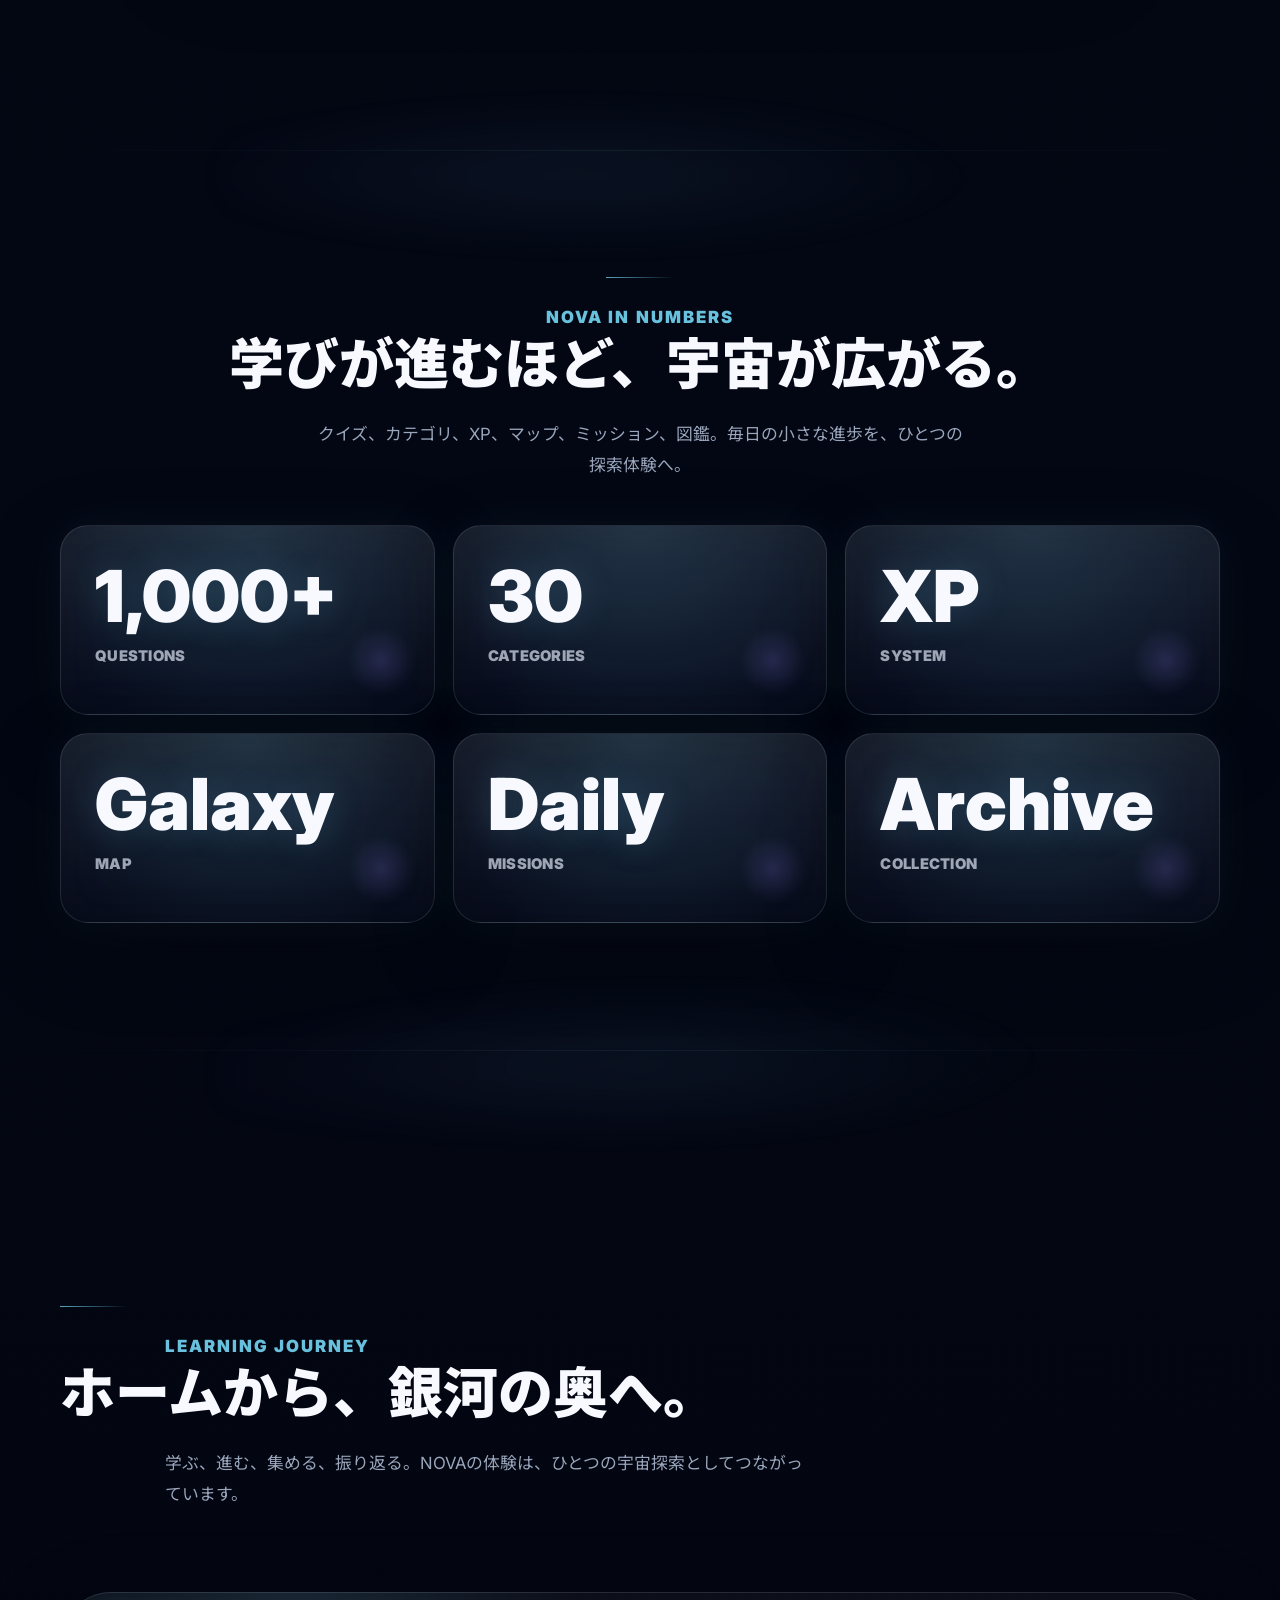
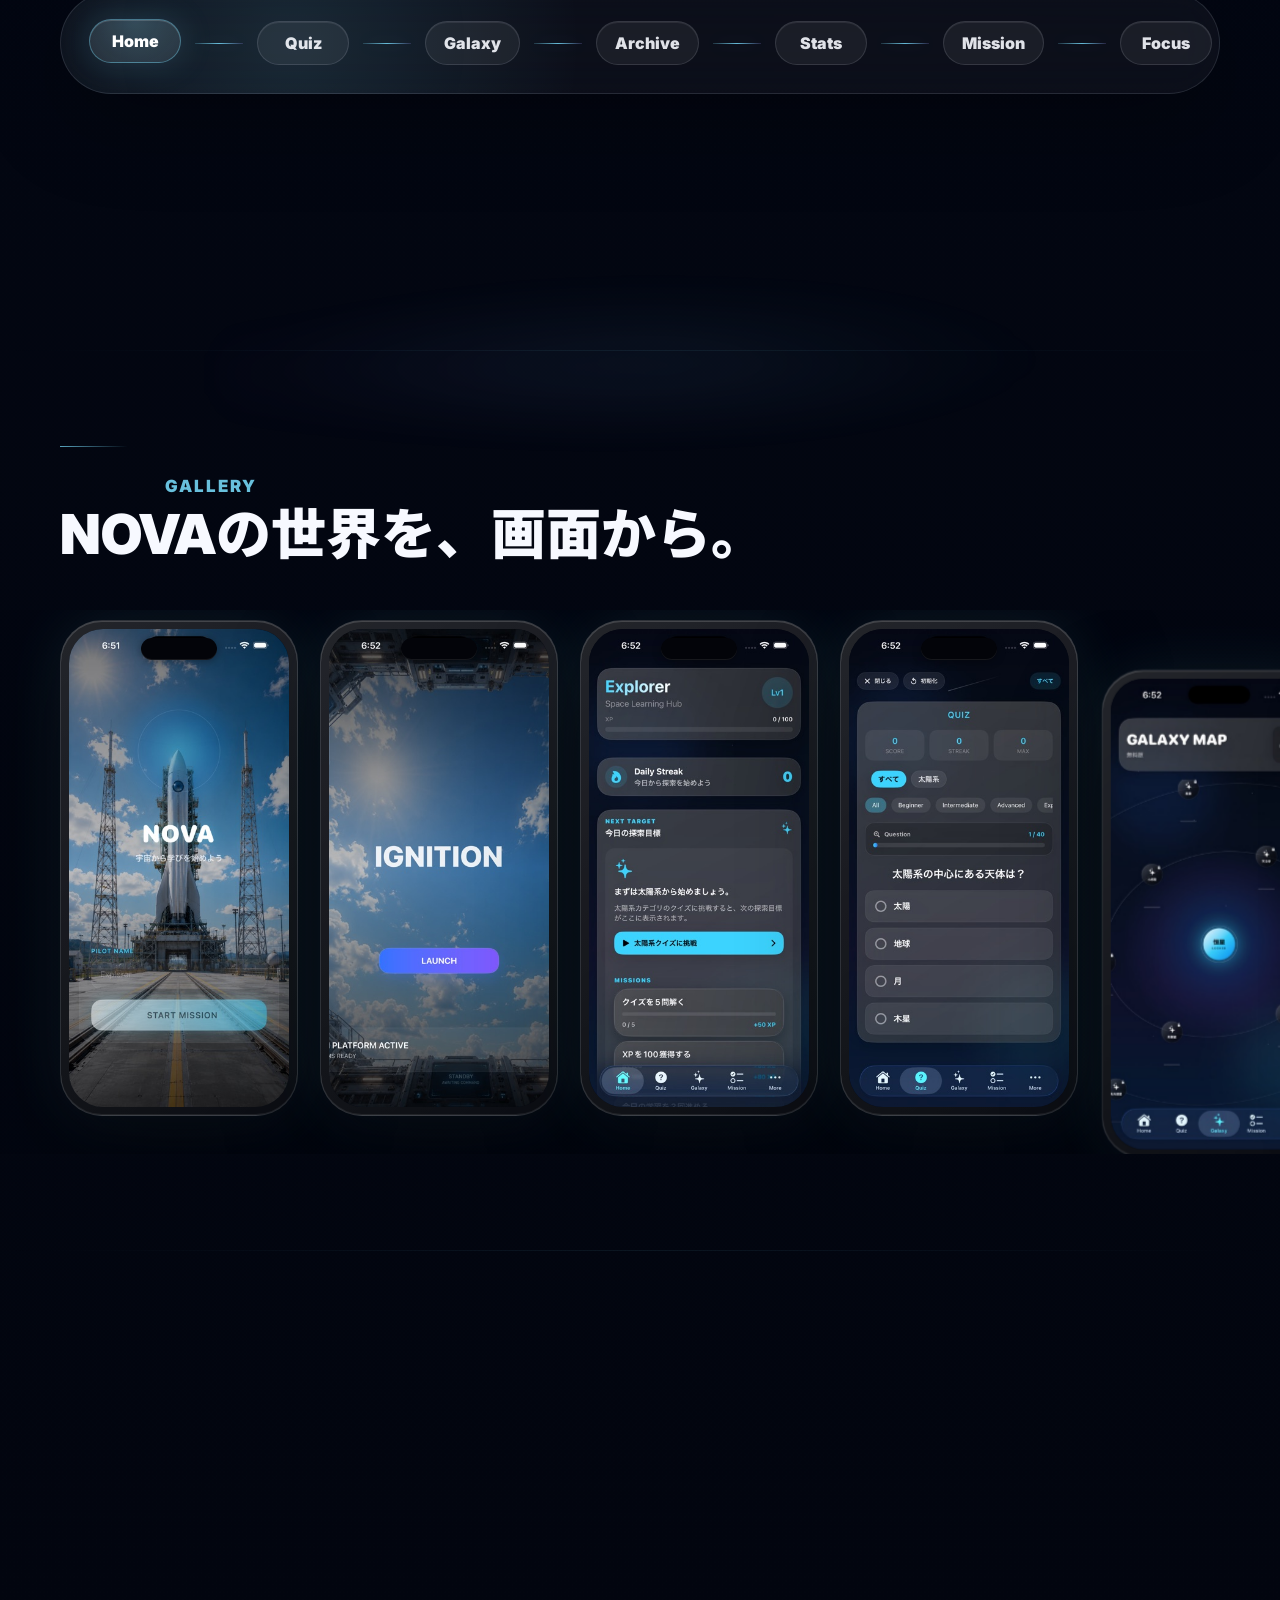
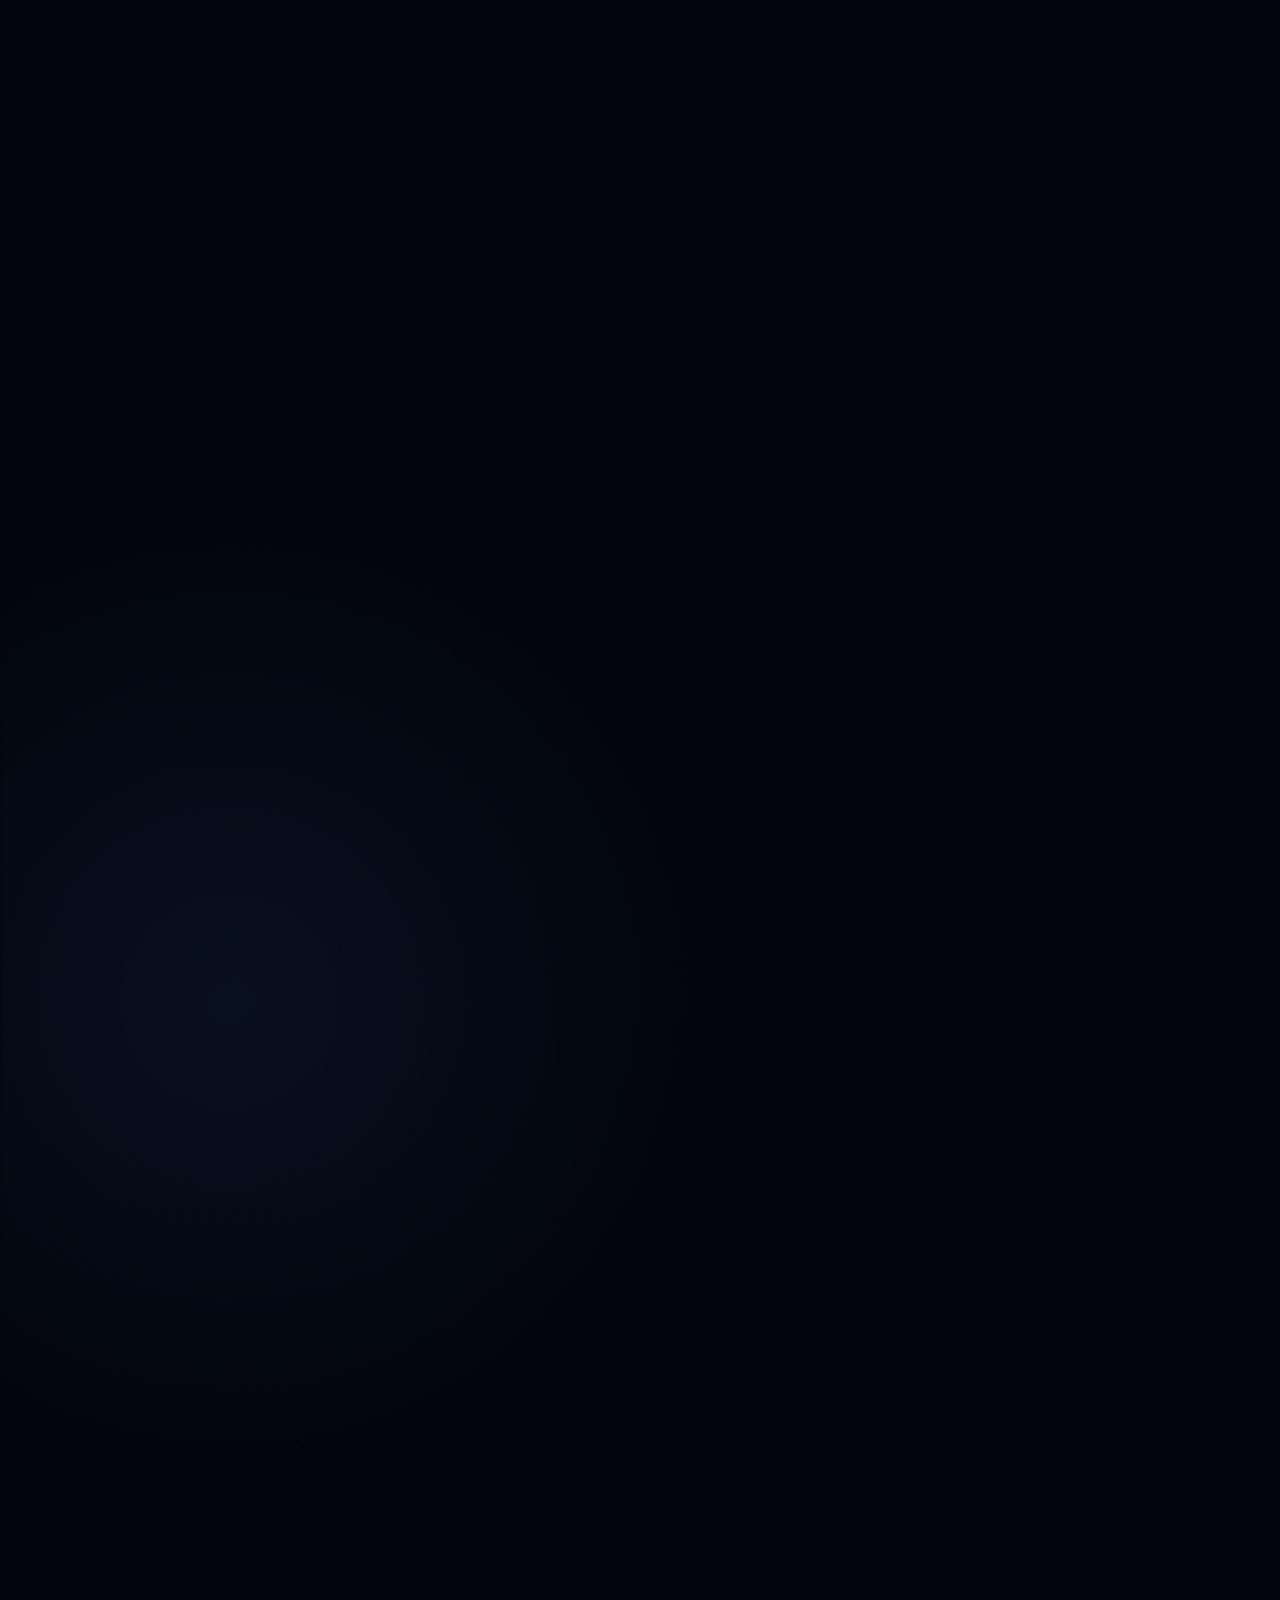
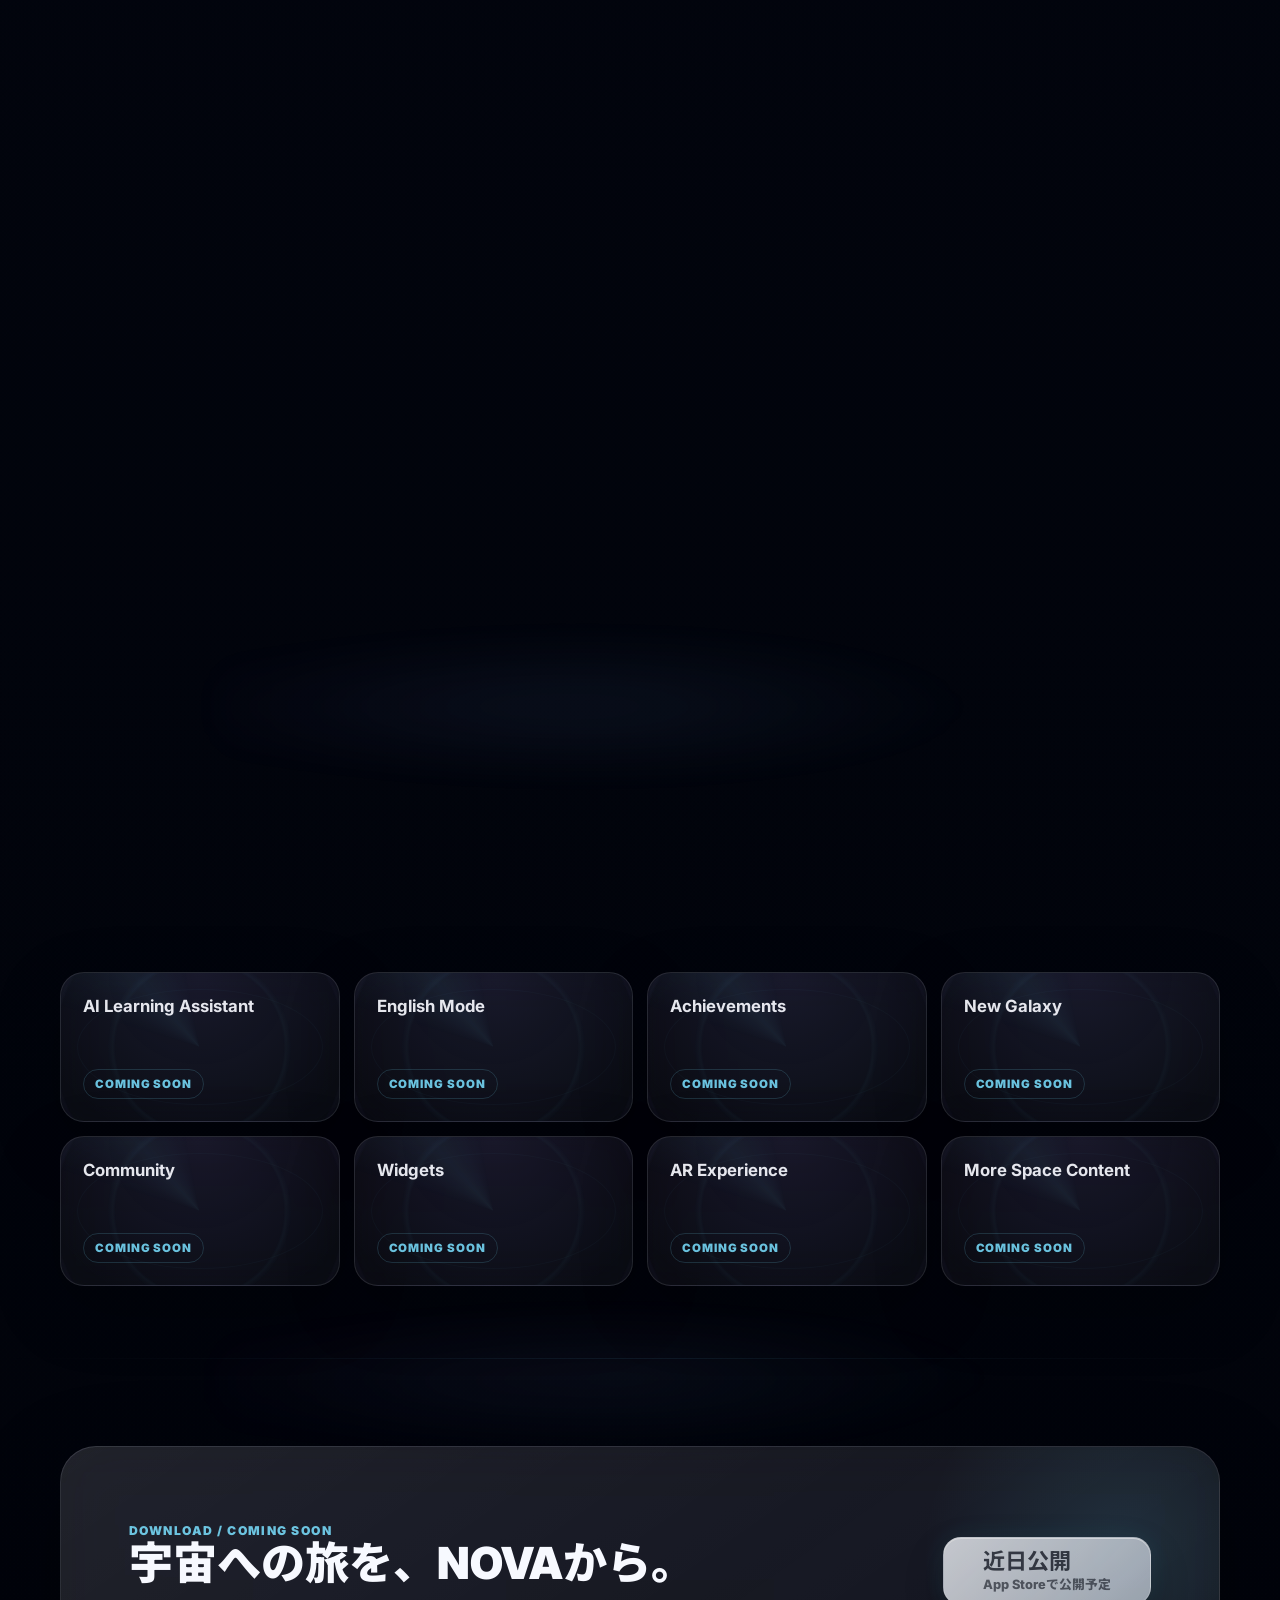
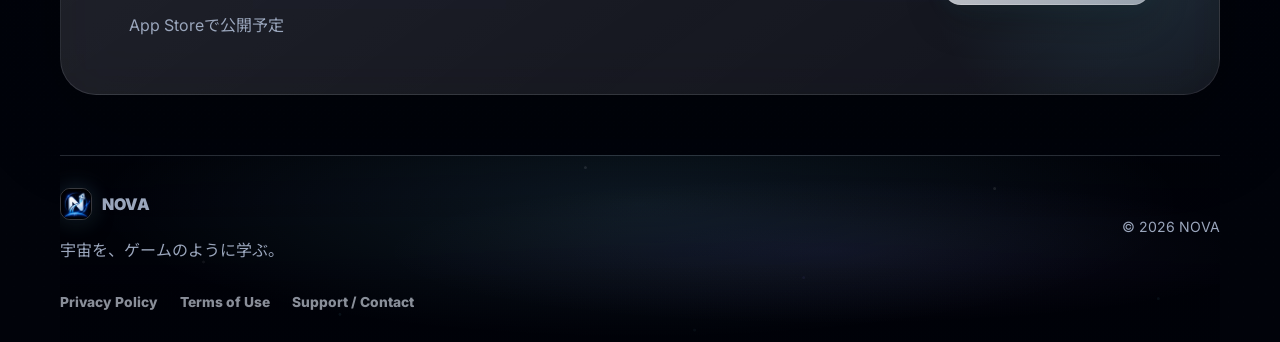
==== commit 84f71d1e: "Add files via upload" ====
--- a/index.html
+++ b/index.html
@@ -28,10 +28,10 @@
   <meta name="twitter:description" content="Learn space through quizzes, galaxy maps, collections, and missions.">
   <meta name="twitter:image" content="https://space-nova.netlify.app/images/og-image.png">
   <link rel="icon" type="image/png" href="favicon.png">
-  <link rel="apple-touch-icon" href="画像/NOVA.png">
+  <link rel="apple-touch-icon" href="images/NOVA.png">
   <link rel="preconnect" href="https://fonts.googleapis.com">
   <link rel="preconnect" href="https://fonts.gstatic.com" crossorigin>
-  <link rel="preload" as="image" href="画像/optimized/LaunchView-660.jpg" imagesrcset="画像/optimized/LaunchView-360.jpg 360w, 画像/optimized/LaunchView-660.jpg 660w" imagesizes="(max-width: 680px) 252px, 320px" fetchpriority="high">
+  <link rel="preload" as="image" href="images/optimized/LaunchView-660.jpg" imagesrcset="images/optimized/LaunchView-360.jpg 360w, images/optimized/LaunchView-660.jpg 660w" imagesizes="(max-width: 680px) 252px, 320px" fetchpriority="high">
   <link rel="preload" as="style" href="https://fonts.googleapis.com/css2?family=Inter:wght@400;500;600;700;800;900&family=Noto+Sans+JP:wght@400;500;700;800;900&display=swap">
   <link href="https://fonts.googleapis.com/css2?family=Inter:wght@400;500;600;700;800;900&family=Noto+Sans+JP:wght@400;500;700;800;900&display=swap" rel="stylesheet" media="print" onload="this.media='all'">
   <noscript><link href="https://fonts.googleapis.com/css2?family=Inter:wght@400;500;600;700;800;900&family=Noto+Sans+JP:wght@400;500;700;800;900&display=swap" rel="stylesheet"></noscript>
@@ -56,7 +56,7 @@
 
   <header class="site-header" data-animate>
     <a class="brand" href="#hero" aria-label="NOVA home">
-      <img class="brand-logo" src="画像/optimized/NOVA-128.png" width="128" height="128" alt="" aria-hidden="true">
+      <img class="brand-logo" src="images/optimized/NOVA-128.png" width="128" height="128" alt="" aria-hidden="true">
       <span>NOVA</span>
     </a>
 
@@ -106,7 +106,7 @@
       <div class="hero-copy" data-animate>
         <p class="eyebrow">Space Learning</p>
         <div class="hero-logo-lockup" aria-hidden="true">
-          <img class="hero-logo" src="画像/optimized/NOVA-128.png" width="128" height="128" alt="">
+          <img class="hero-logo" src="images/optimized/NOVA-128.png" width="128" height="128" alt="">
         </div>
         <h1>NOVA</h1>
         <p class="hero-lead">宇宙を、ゲームのように学ぶ。</p>
@@ -123,7 +123,7 @@
         <div class="halo halo-one"></div>
         <div class="halo halo-two"></div>
         <figure class="iphone-mockup hero-phone float-slow">
-          <img src="画像/optimized/LaunchView-660.jpg" srcset="画像/optimized/LaunchView-360.jpg 360w, 画像/optimized/LaunchView-660.jpg 660w" sizes="(max-width: 680px) 252px, 320px" width="660" height="1434" alt="NOVA launch screen on iPhone" fetchpriority="high">
+          <img src="images/optimized/LaunchView-660.jpg" srcset="images/optimized/LaunchView-360.jpg 360w, images/optimized/LaunchView-660.jpg 660w" sizes="(max-width: 680px) 252px, 320px" width="660" height="1434" alt="NOVA launch screen on iPhone" fetchpriority="high">
         </figure>
       </div>
     </section>
@@ -222,16 +222,16 @@
         <h2>NOVAの世界を、画面から。</h2>
       </div>
       <div class="gallery-strip">
-        <figure class="iphone-mockup gallery-phone float-soft" data-animate data-lightbox data-image="画像/optimized/IntroView-660.jpg" data-title="Intro" data-subtitle="はじめた瞬間、広がる。" data-description="NOVAの世界観と学習の流れを、シンプルに体験できます。"><img src="画像/optimized/IntroView-360.jpg" srcset="画像/optimized/IntroView-360.jpg 360w, 画像/optimized/IntroView-660.jpg 660w" sizes="(max-width: 680px) 68vw, 238px" width="660" height="1434" loading="lazy" decoding="async" alt="NOVA intro screen"></figure>
-        <figure class="iphone-mockup gallery-phone float-soft delay-one" data-animate data-lightbox data-image="画像/optimized/LaunchView-660.jpg" data-title="Launch" data-subtitle="宇宙への入口。" data-description="NOVAを開いた瞬間から、宇宙を学ぶ体験が始まります。"><img src="画像/optimized/LaunchView-360.jpg" srcset="画像/optimized/LaunchView-360.jpg 360w, 画像/optimized/LaunchView-660.jpg 660w" sizes="(max-width: 680px) 68vw, 238px" width="660" height="1434" loading="lazy" decoding="async" alt="NOVA launch screen"></figure>
-        <figure class="iphone-mockup gallery-phone float-soft delay-two" data-animate data-lightbox data-image="画像/optimized/HomeView-660.jpg" data-title="Home" data-subtitle="今日の宇宙へ、すぐに。" data-description="進捗、ミッション、次のクイズを一画面で確認できます。"><img src="画像/optimized/HomeView-360.jpg" srcset="画像/optimized/HomeView-360.jpg 360w, 画像/optimized/HomeView-660.jpg 660w" sizes="(max-width: 680px) 68vw, 238px" width="660" height="1434" loading="lazy" decoding="async" alt="NOVA home screen"></figure>
-        <figure class="iphone-mockup gallery-phone float-soft delay-three" data-animate data-lightbox data-image="画像/optimized/QuizView-660.jpg" data-title="Space Quiz" data-subtitle="一問ずつ、宇宙が近づく。" data-description="宇宙の知識を、短いクイズで少しずつ深められます。"><img src="画像/optimized/QuizView-360.jpg" srcset="画像/optimized/QuizView-360.jpg 360w, 画像/optimized/QuizView-660.jpg 660w" sizes="(max-width: 680px) 68vw, 238px" width="660" height="1434" loading="lazy" decoding="async" alt="NOVA quiz screen"></figure>
-        <figure class="iphone-mockup gallery-phone float-soft" data-animate data-lightbox data-image="画像/optimized/GalaxyView-660.jpg" data-title="Galaxy Map" data-subtitle="知識が増えるほど、銀河が広がる。" data-description="学習の進み具合に合わせて銀河が広がります。"><img src="画像/optimized/GalaxyView-360.jpg" srcset="画像/optimized/GalaxyView-360.jpg 360w, 画像/optimized/GalaxyView-660.jpg 660w" sizes="(max-width: 680px) 68vw, 238px" width="660" height="1434" loading="lazy" decoding="async" alt="NOVA galaxy screen"></figure>
-        <figure class="iphone-mockup gallery-phone float-soft delay-one" data-animate data-lightbox data-image="画像/optimized/ArchiveView-660.jpg" data-title="Archive" data-subtitle="学んだことを、図鑑で振り返る。" data-description="学んだ内容を図鑑として振り返れます。"><img src="画像/optimized/ArchiveView-360.jpg" srcset="画像/optimized/ArchiveView-360.jpg 360w, 画像/optimized/ArchiveView-660.jpg 660w" sizes="(max-width: 680px) 68vw, 238px" width="660" height="1434" loading="lazy" decoding="async" alt="NOVA archive screen"></figure>
-        <figure class="iphone-mockup gallery-phone float-soft delay-two" data-animate data-lightbox data-image="画像/optimized/StatsView-660.jpg" data-title="Stats" data-subtitle="成長が、見える。" data-description="正答率、学習数、XP、進捗をまとめて確認できます。"><img src="画像/optimized/StatsView-360.jpg" srcset="画像/optimized/StatsView-360.jpg 360w, 画像/optimized/StatsView-660.jpg 660w" sizes="(max-width: 680px) 68vw, 238px" width="660" height="1434" loading="lazy" decoding="async" alt="NOVA stats screen"></figure>
-        <figure class="iphone-mockup gallery-phone float-soft delay-three" data-animate data-lightbox data-image="画像/optimized/MissionView-660.jpg" data-title="Mission" data-subtitle="今日の目的を、ひとつずつ。" data-description="毎日のミッションが、学習のきっかけをつくります。"><img src="画像/optimized/MissionView-360.jpg" srcset="画像/optimized/MissionView-360.jpg 360w, 画像/optimized/MissionView-660.jpg 660w" sizes="(max-width: 680px) 68vw, 238px" width="660" height="1434" loading="lazy" decoding="async" alt="NOVA mission screen"></figure>
-        <figure class="iphone-mockup gallery-phone float-soft" data-animate data-lightbox data-image="画像/optimized/FocusTimerView-660.jpg" data-title="Focus Timer" data-subtitle="集中を、静かに積み重ねる。" data-description="短い集中時間を設定して、学習に入りやすくします。"><img src="画像/optimized/FocusTimerView-360.jpg" srcset="画像/optimized/FocusTimerView-360.jpg 360w, 画像/optimized/FocusTimerView-660.jpg 660w" sizes="(max-width: 680px) 68vw, 238px" width="660" height="1434" loading="lazy" decoding="async" alt="NOVA focus timer screen"></figure>
-        <figure class="iphone-mockup gallery-phone float-soft delay-one" data-animate data-lightbox data-image="画像/optimized/ProfileView-660.jpg" data-title="Profile" data-subtitle="探索の証を、美しく残す。" data-description="レベル、XP、達成状況をひとつにまとめて確認できます。"><img src="画像/optimized/ProfileView-360.jpg" srcset="画像/optimized/ProfileView-360.jpg 360w, 画像/optimized/ProfileView-660.jpg 660w" sizes="(max-width: 680px) 68vw, 238px" width="660" height="1434" loading="lazy" decoding="async" alt="NOVA profile screen"></figure>
+        <figure class="iphone-mockup gallery-phone float-soft" data-animate data-lightbox data-image="images/optimized/IntroView-660.jpg" data-title="Intro" data-subtitle="はじめた瞬間、広がる。" data-description="NOVAの世界観と学習の流れを、シンプルに体験できます。"><img src="images/optimized/IntroView-360.jpg" srcset="images/optimized/IntroView-360.jpg 360w, images/optimized/IntroView-660.jpg 660w" sizes="(max-width: 680px) 68vw, 238px" width="660" height="1434" loading="lazy" decoding="async" alt="NOVA intro screen"></figure>
+        <figure class="iphone-mockup gallery-phone float-soft delay-one" data-animate data-lightbox data-image="images/optimized/LaunchView-660.jpg" data-title="Launch" data-subtitle="宇宙への入口。" data-description="NOVAを開いた瞬間から、宇宙を学ぶ体験が始まります。"><img src="images/optimized/LaunchView-360.jpg" srcset="images/optimized/LaunchView-360.jpg 360w, images/optimized/LaunchView-660.jpg 660w" sizes="(max-width: 680px) 68vw, 238px" width="660" height="1434" loading="lazy" decoding="async" alt="NOVA launch screen"></figure>
+        <figure class="iphone-mockup gallery-phone float-soft delay-two" data-animate data-lightbox data-image="images/optimized/HomeView-660.jpg" data-title="Home" data-subtitle="今日の宇宙へ、すぐに。" data-description="進捗、ミッション、次のクイズを一画面で確認できます。"><img src="images/optimized/HomeView-360.jpg" srcset="images/optimized/HomeView-360.jpg 360w, images/optimized/HomeView-660.jpg 660w" sizes="(max-width: 680px) 68vw, 238px" width="660" height="1434" loading="lazy" decoding="async" alt="NOVA home screen"></figure>
+        <figure class="iphone-mockup gallery-phone float-soft delay-three" data-animate data-lightbox data-image="images/optimized/QuizView-660.jpg" data-title="Space Quiz" data-subtitle="一問ずつ、宇宙が近づく。" data-description="宇宙の知識を、短いクイズで少しずつ深められます。"><img src="images/optimized/QuizView-360.jpg" srcset="images/optimized/QuizView-360.jpg 360w, images/optimized/QuizView-660.jpg 660w" sizes="(max-width: 680px) 68vw, 238px" width="660" height="1434" loading="lazy" decoding="async" alt="NOVA quiz screen"></figure>
+        <figure class="iphone-mockup gallery-phone float-soft" data-animate data-lightbox data-image="images/optimized/GalaxyView-660.jpg" data-title="Galaxy Map" data-subtitle="知識が増えるほど、銀河が広がる。" data-description="学習の進み具合に合わせて銀河が広がります。"><img src="images/optimized/GalaxyView-360.jpg" srcset="images/optimized/GalaxyView-360.jpg 360w, images/optimized/GalaxyView-660.jpg 660w" sizes="(max-width: 680px) 68vw, 238px" width="660" height="1434" loading="lazy" decoding="async" alt="NOVA galaxy screen"></figure>
+        <figure class="iphone-mockup gallery-phone float-soft delay-one" data-animate data-lightbox data-image="images/optimized/ArchiveView-660.jpg" data-title="Archive" data-subtitle="学んだことを、図鑑で振り返る。" data-description="学んだ内容を図鑑として振り返れます。"><img src="images/optimized/ArchiveView-360.jpg" srcset="images/optimized/ArchiveView-360.jpg 360w, images/optimized/ArchiveView-660.jpg 660w" sizes="(max-width: 680px) 68vw, 238px" width="660" height="1434" loading="lazy" decoding="async" alt="NOVA archive screen"></figure>
+        <figure class="iphone-mockup gallery-phone float-soft delay-two" data-animate data-lightbox data-image="images/optimized/StatsView-660.jpg" data-title="Stats" data-subtitle="成長が、見える。" data-description="正答率、学習数、XP、進捗をまとめて確認できます。"><img src="images/optimized/StatsView-360.jpg" srcset="images/optimized/StatsView-360.jpg 360w, images/optimized/StatsView-660.jpg 660w" sizes="(max-width: 680px) 68vw, 238px" width="660" height="1434" loading="lazy" decoding="async" alt="NOVA stats screen"></figure>
+        <figure class="iphone-mockup gallery-phone float-soft delay-three" data-animate data-lightbox data-image="images/optimized/MissionView-660.jpg" data-title="Mission" data-subtitle="今日の目的を、ひとつずつ。" data-description="毎日のミッションが、学習のきっかけをつくります。"><img src="images/optimized/MissionView-360.jpg" srcset="images/optimized/MissionView-360.jpg 360w, images/optimized/MissionView-660.jpg 660w" sizes="(max-width: 680px) 68vw, 238px" width="660" height="1434" loading="lazy" decoding="async" alt="NOVA mission screen"></figure>
+        <figure class="iphone-mockup gallery-phone float-soft" data-animate data-lightbox data-image="images/optimized/FocusTimerView-660.jpg" data-title="Focus Timer" data-subtitle="集中を、静かに積み重ねる。" data-description="短い集中時間を設定して、学習に入りやすくします。"><img src="images/optimized/FocusTimerView-360.jpg" srcset="images/optimized/FocusTimerView-360.jpg 360w, images/optimized/FocusTimerView-660.jpg 660w" sizes="(max-width: 680px) 68vw, 238px" width="660" height="1434" loading="lazy" decoding="async" alt="NOVA focus timer screen"></figure>
+        <figure class="iphone-mockup gallery-phone float-soft delay-one" data-animate data-lightbox data-image="images/optimized/ProfileView-660.jpg" data-title="Profile" data-subtitle="探索の証を、美しく残す。" data-description="レベル、XP、達成状況をひとつにまとめて確認できます。"><img src="images/optimized/ProfileView-360.jpg" srcset="images/optimized/ProfileView-360.jpg 360w, images/optimized/ProfileView-660.jpg 660w" sizes="(max-width: 680px) 68vw, 238px" width="660" height="1434" loading="lazy" decoding="async" alt="NOVA profile screen"></figure>
       </div>
     </section>
 
@@ -288,9 +288,9 @@
       </div>
 
       <div class="feature-showcase">
-        <article class="feature-item" data-animate data-lightbox data-image="画像/optimized/QuizView-660.jpg" data-title="Space Quiz" data-subtitle="一問ずつ、宇宙が近づく。" data-description="宇宙の知識を、短いクイズで少しずつ深められます。太陽系、惑星、探査、宇宙開発など、幅広いテーマをゲーム感覚で学べます。">
+        <article class="feature-item" data-animate data-lightbox data-image="images/optimized/QuizView-660.jpg" data-title="Space Quiz" data-subtitle="一問ずつ、宇宙が近づく。" data-description="宇宙の知識を、短いクイズで少しずつ深められます。太陽系、惑星、探査、宇宙開発など、幅広いテーマをゲーム感覚で学べます。">
           <figure class="iphone-mockup compact float-soft">
-            <img src="画像/optimized/QuizView-360.jpg" srcset="画像/optimized/QuizView-360.jpg 360w, 画像/optimized/QuizView-660.jpg 660w" sizes="(max-width: 680px) 244px, 250px" width="660" height="1434" loading="lazy" decoding="async" alt="NOVA quiz screen">
+            <img src="images/optimized/QuizView-360.jpg" srcset="images/optimized/QuizView-360.jpg 360w, images/optimized/QuizView-660.jpg 660w" sizes="(max-width: 680px) 244px, 250px" width="660" height="1434" loading="lazy" decoding="async" alt="NOVA quiz screen">
           </figure>
           <div>
             <span class="feature-kicker">01</span>
@@ -299,9 +299,9 @@
           </div>
         </article>
 
-        <article class="feature-item" data-animate data-lightbox data-image="画像/optimized/GalaxyView-660.jpg" data-title="Galaxy Map" data-subtitle="知識が増えるほど、銀河が広がる。" data-description="学習の進み具合に合わせて銀河が広がり、新しい惑星やエリアが解放されます。知識が増えるほど、自分だけの宇宙が広がっていきます。">
+        <article class="feature-item" data-animate data-lightbox data-image="images/optimized/GalaxyView-660.jpg" data-title="Galaxy Map" data-subtitle="知識が増えるほど、銀河が広がる。" data-description="学習の進み具合に合わせて銀河が広がり、新しい惑星やエリアが解放されます。知識が増えるほど、自分だけの宇宙が広がっていきます。">
           <figure class="iphone-mockup compact float-soft delay-one">
-            <img src="画像/optimized/GalaxyView-360.jpg" srcset="画像/optimized/GalaxyView-360.jpg 360w, 画像/optimized/GalaxyView-660.jpg 660w" sizes="(max-width: 680px) 244px, 250px" width="660" height="1434" loading="lazy" decoding="async" alt="NOVA galaxy map screen">
+            <img src="images/optimized/GalaxyView-360.jpg" srcset="images/optimized/GalaxyView-360.jpg 360w, images/optimized/GalaxyView-660.jpg 660w" sizes="(max-width: 680px) 244px, 250px" width="660" height="1434" loading="lazy" decoding="async" alt="NOVA galaxy map screen">
           </figure>
           <div>
             <span class="feature-kicker">02</span>
@@ -310,9 +310,9 @@
           </div>
         </article>
 
-        <article class="feature-item" data-animate data-lightbox data-image="画像/optimized/ArchiveView-660.jpg" data-title="Archive" data-subtitle="学んだことを、図鑑で振り返る。" data-description="学んだ内容を図鑑として振り返れます。惑星、衛星、探査機、宇宙現象などを整理し、知識をあとから確認できます。">
+        <article class="feature-item" data-animate data-lightbox data-image="images/optimized/ArchiveView-660.jpg" data-title="Archive" data-subtitle="学んだことを、図鑑で振り返る。" data-description="学んだ内容を図鑑として振り返れます。惑星、衛星、探査機、宇宙現象などを整理し、知識をあとから確認できます。">
           <figure class="iphone-mockup compact float-soft delay-two">
-            <img src="画像/optimized/ArchiveView-360.jpg" srcset="画像/optimized/ArchiveView-360.jpg 360w, 画像/optimized/ArchiveView-660.jpg 660w" sizes="(max-width: 680px) 244px, 250px" width="660" height="1434" loading="lazy" decoding="async" alt="NOVA archive screen">
+            <img src="images/optimized/ArchiveView-360.jpg" srcset="images/optimized/ArchiveView-360.jpg 360w, images/optimized/ArchiveView-660.jpg 660w" sizes="(max-width: 680px) 244px, 250px" width="660" height="1434" loading="lazy" decoding="async" alt="NOVA archive screen">
           </figure>
           <div>
             <span class="feature-kicker">03</span>
@@ -321,9 +321,9 @@
           </div>
         </article>
 
-        <article class="feature-item" data-animate data-lightbox data-image="画像/optimized/StatsView-660.jpg" data-title="Stats" data-subtitle="成長が、見える。" data-description="正答率、学習数、XP、進捗をまとめて確認できます。自分の成長が見えることで、学びを続けやすくなります。">
+        <article class="feature-item" data-animate data-lightbox data-image="images/optimized/StatsView-660.jpg" data-title="Stats" data-subtitle="成長が、見える。" data-description="正答率、学習数、XP、進捗をまとめて確認できます。自分の成長が見えることで、学びを続けやすくなります。">
           <figure class="iphone-mockup compact float-soft delay-three">
-            <img src="画像/optimized/StatsView-360.jpg" srcset="画像/optimized/StatsView-360.jpg 360w, 画像/optimized/StatsView-660.jpg 660w" sizes="(max-width: 680px) 244px, 250px" width="660" height="1434" loading="lazy" decoding="async" alt="NOVA learning stats screen">
+            <img src="images/optimized/StatsView-360.jpg" srcset="images/optimized/StatsView-360.jpg 360w, images/optimized/StatsView-660.jpg 660w" sizes="(max-width: 680px) 244px, 250px" width="660" height="1434" loading="lazy" decoding="async" alt="NOVA learning stats screen">
           </figure>
           <div>
             <span class="feature-kicker">04</span>
@@ -410,7 +410,7 @@
   <footer class="site-footer">
     <div>
       <a class="brand" href="#hero" aria-label="NOVA home">
-        <img class="brand-logo" src="画像/optimized/NOVA-128.png" width="128" height="128" alt="" aria-hidden="true">
+        <img class="brand-logo" src="images/optimized/NOVA-128.png" width="128" height="128" alt="" aria-hidden="true">
         <span>NOVA</span>
       </a>
       <p>宇宙を、ゲームのように学ぶ。</p>
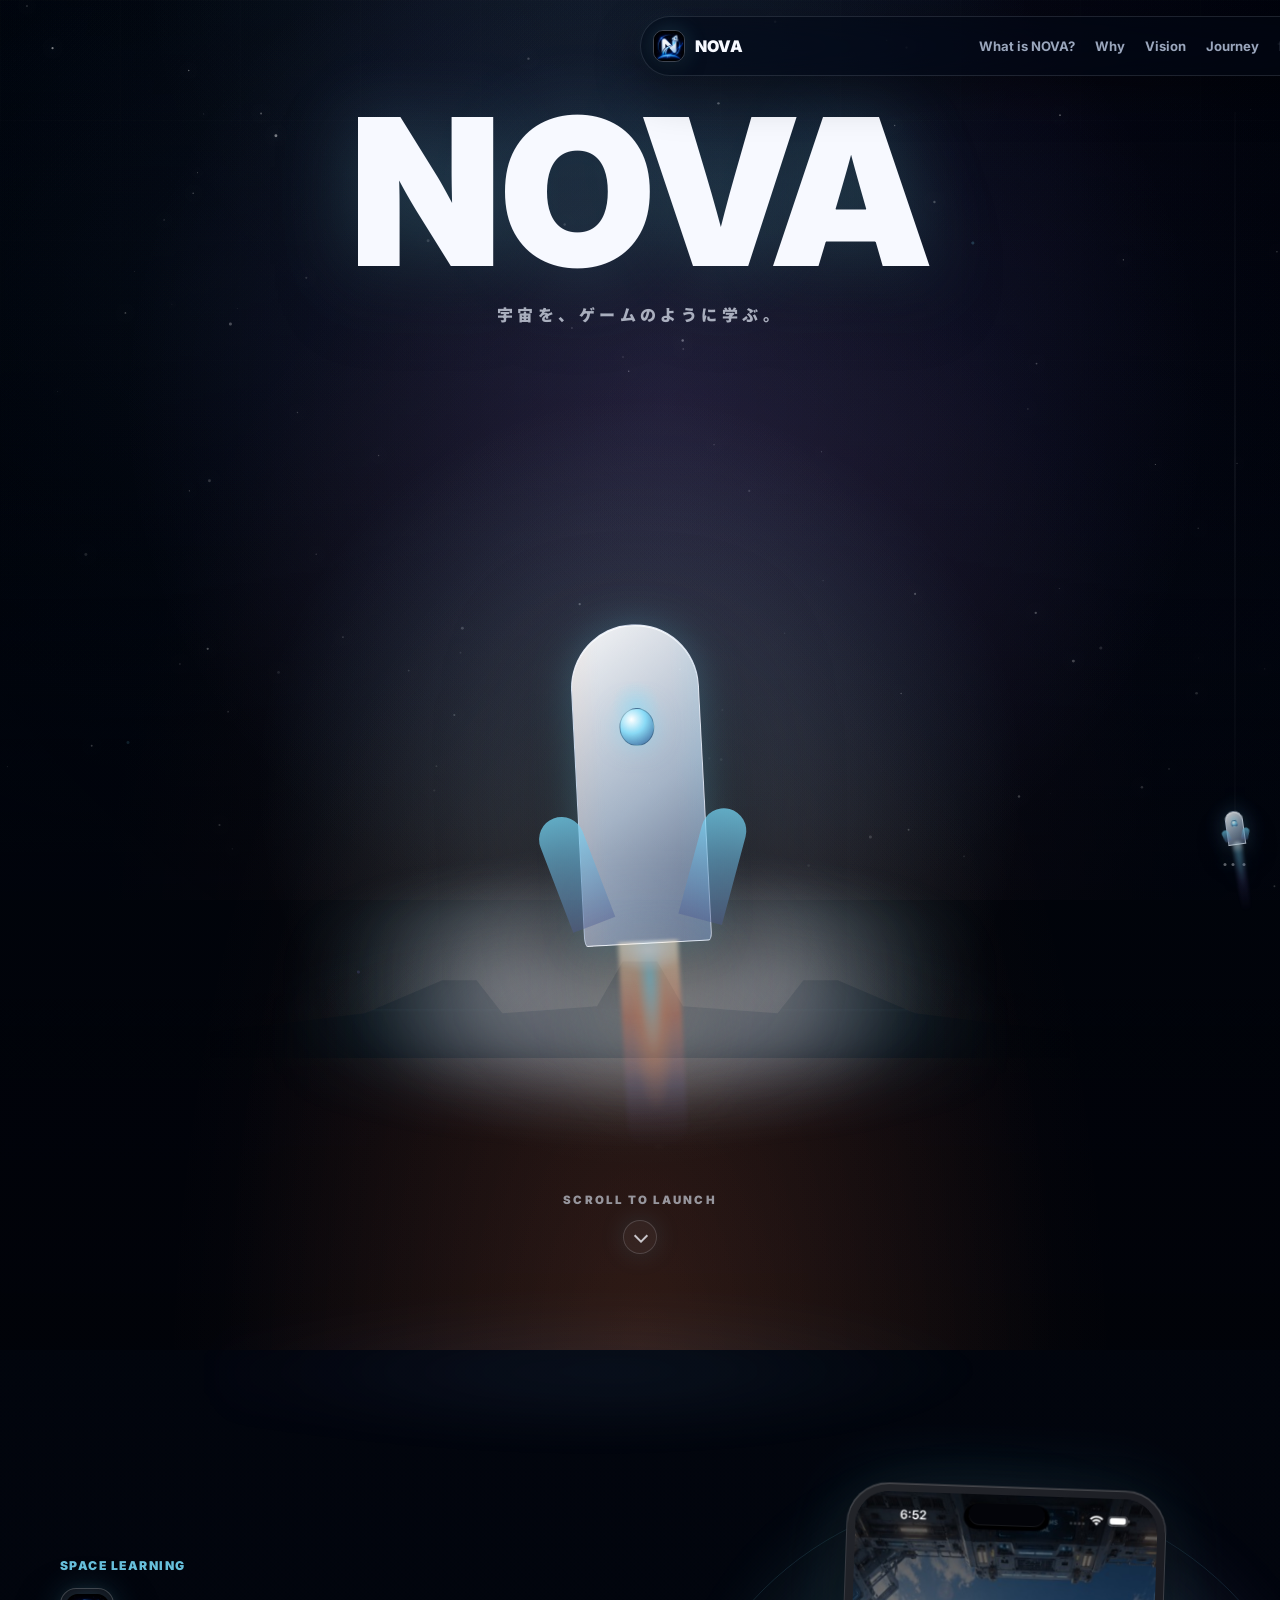
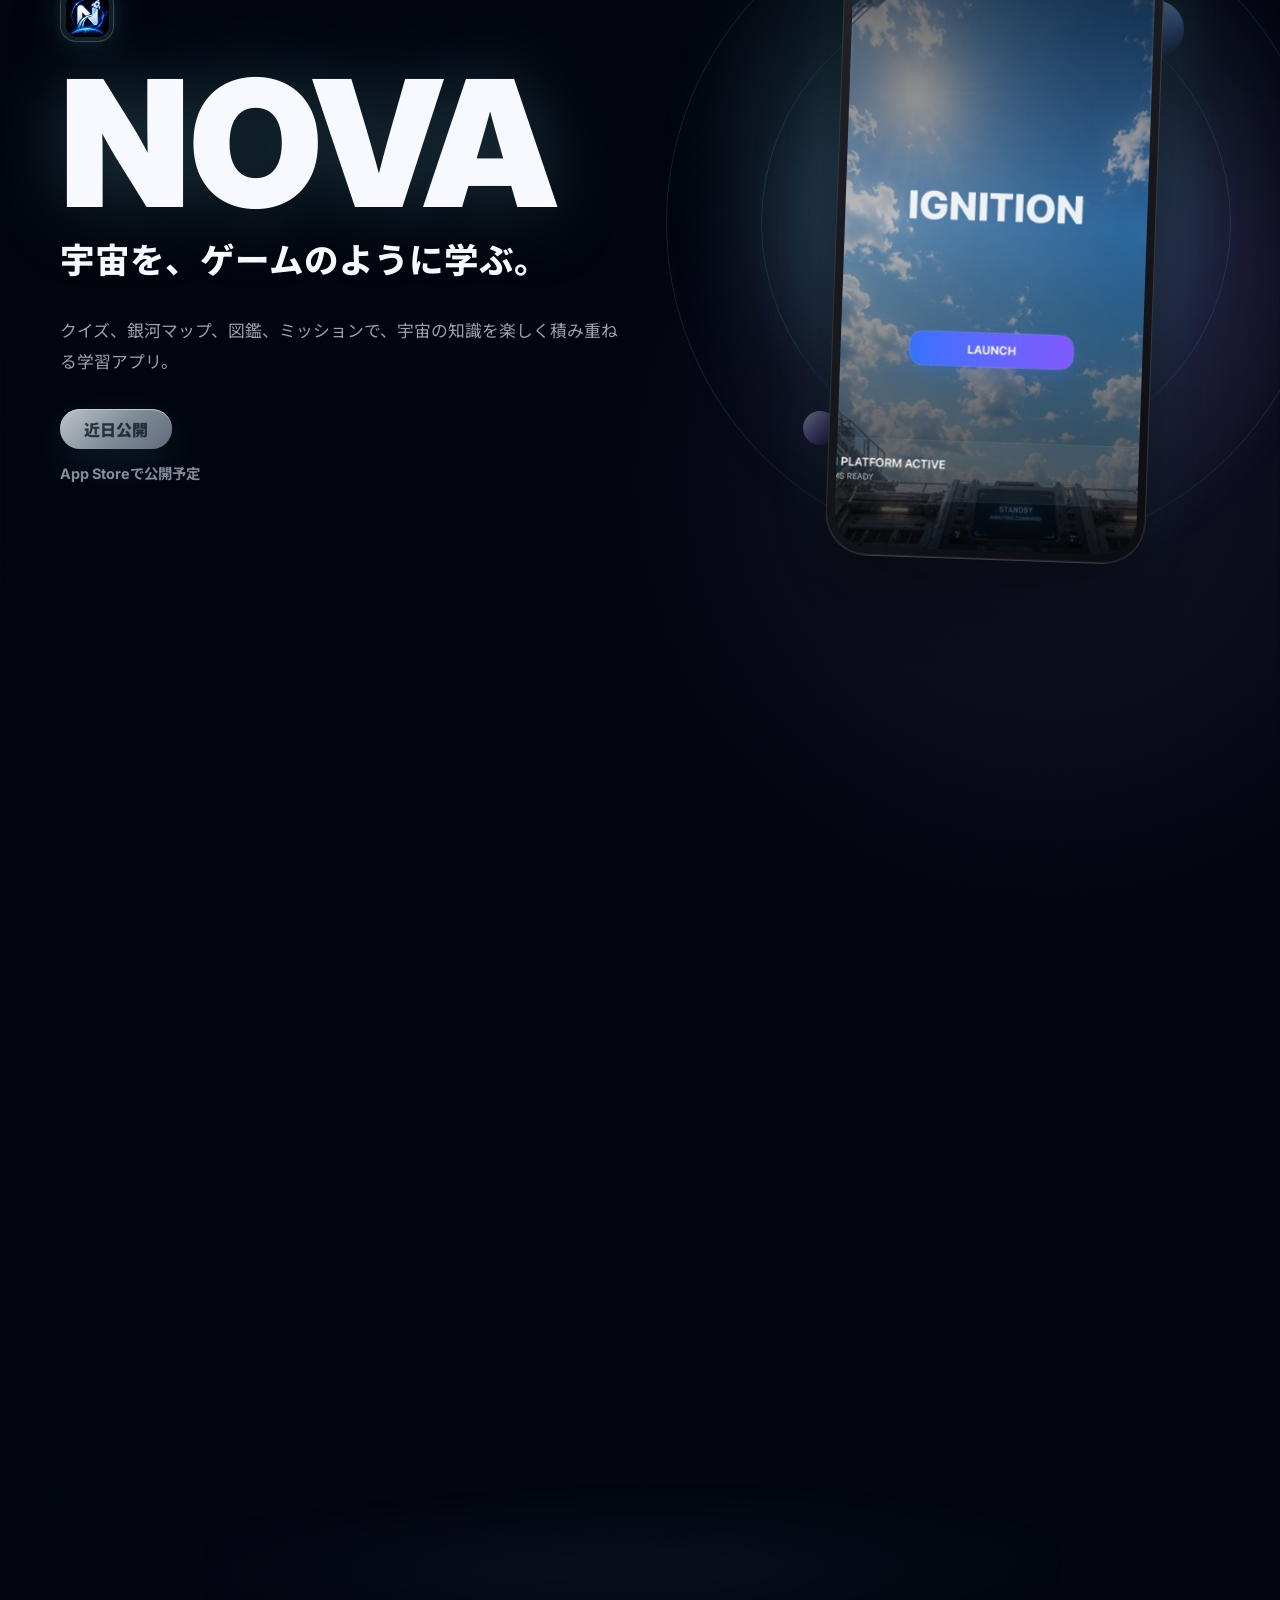
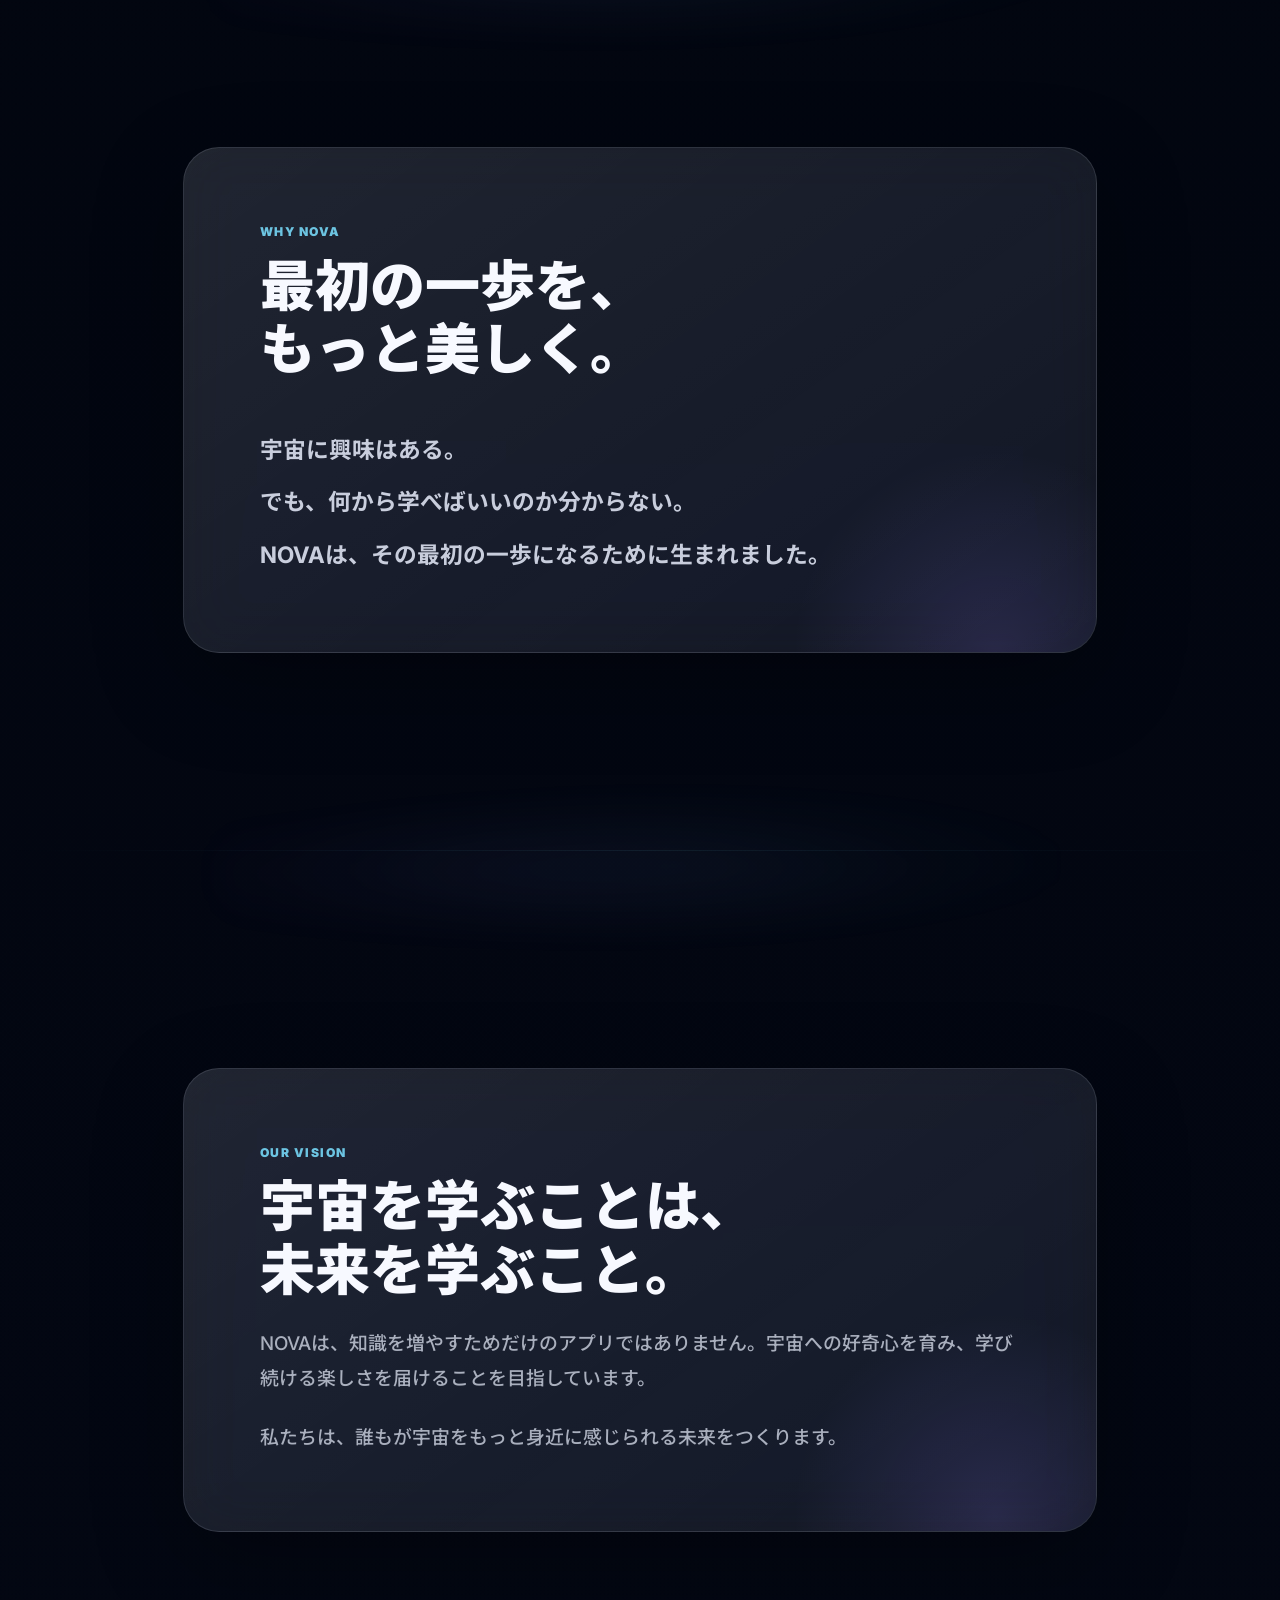
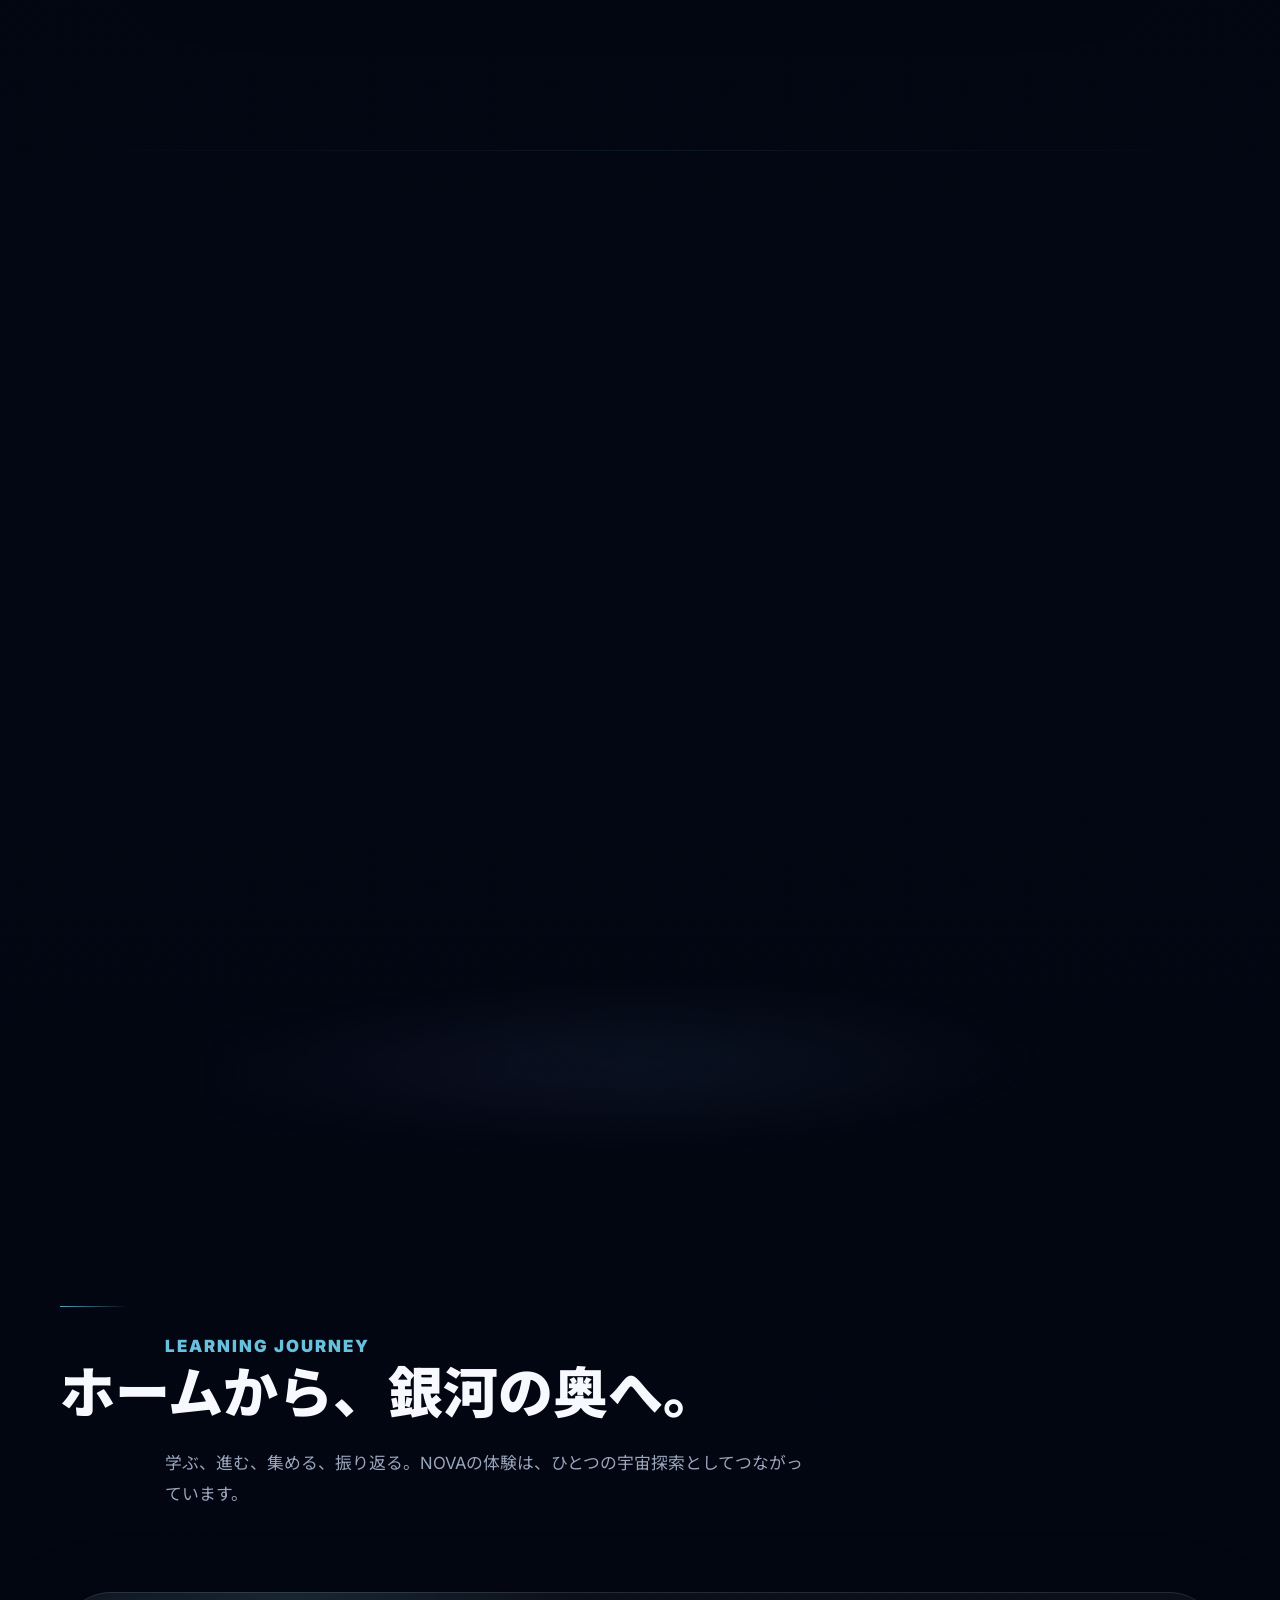
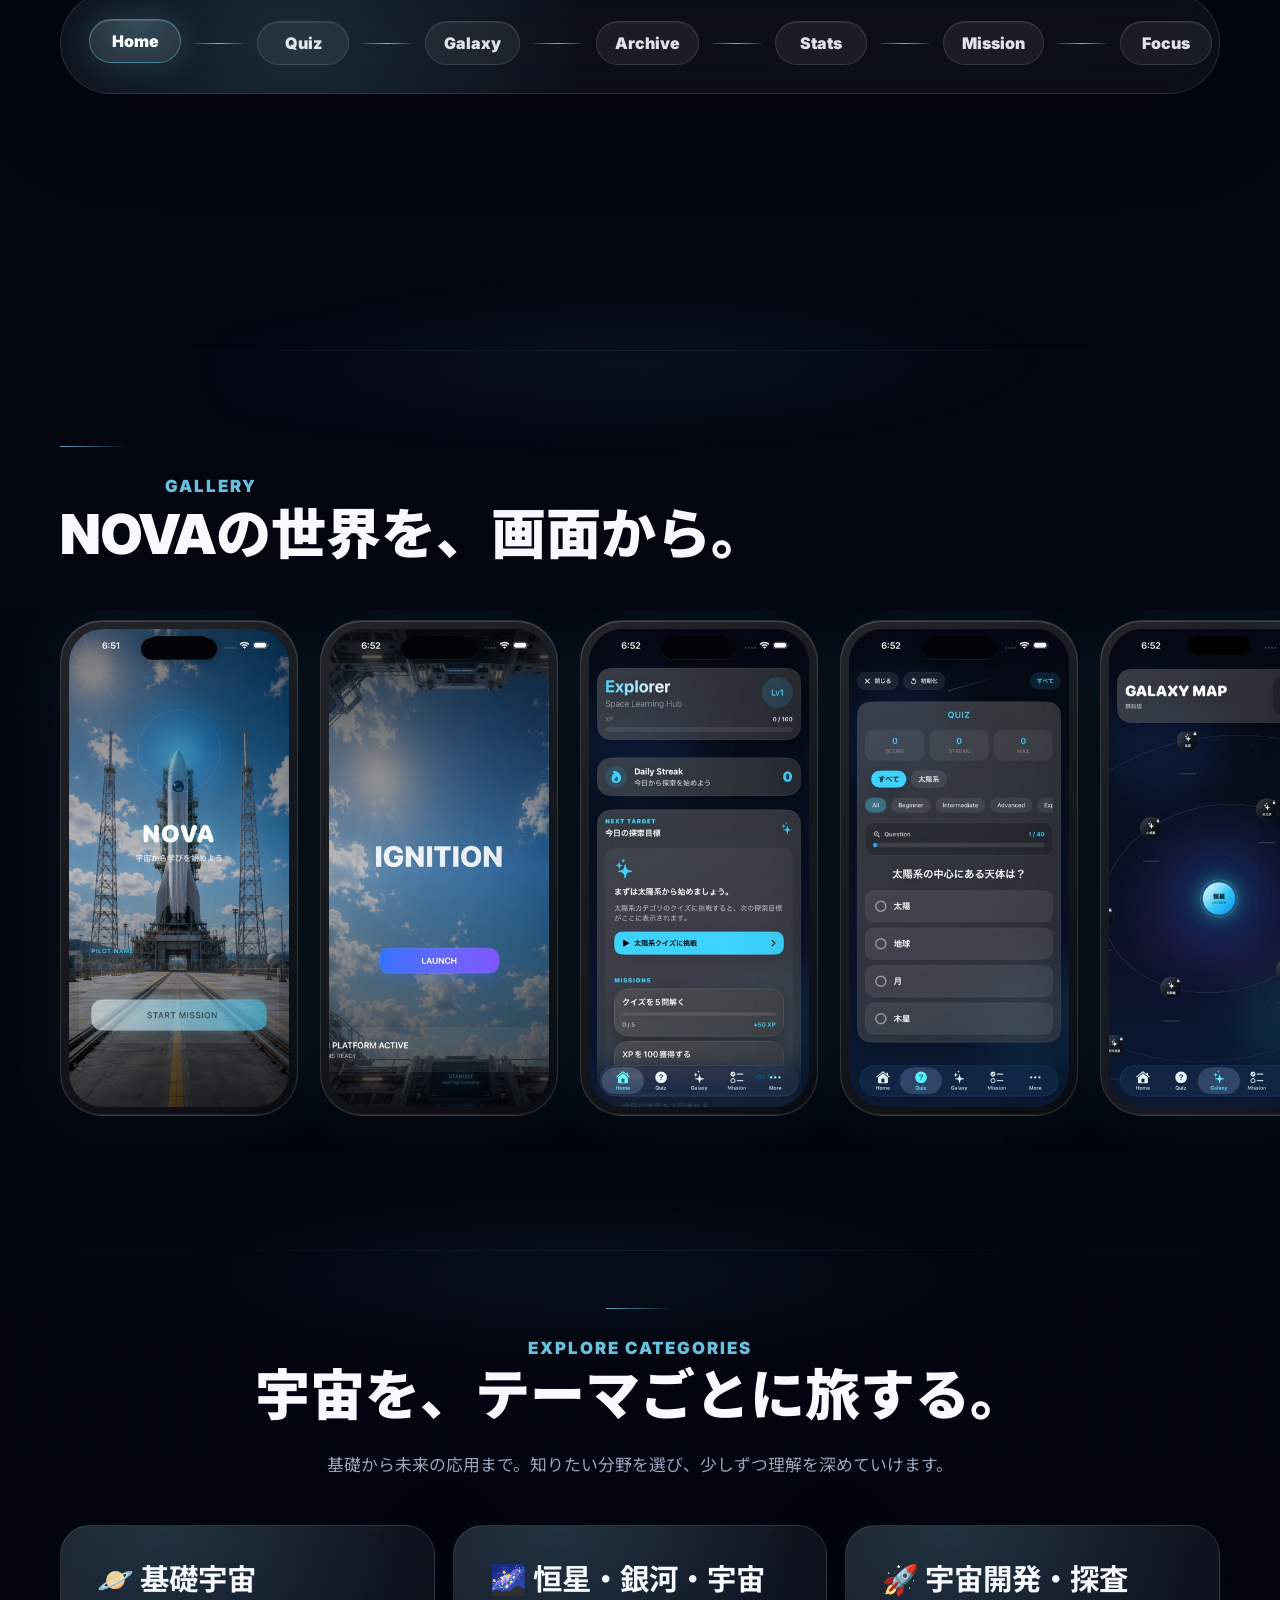
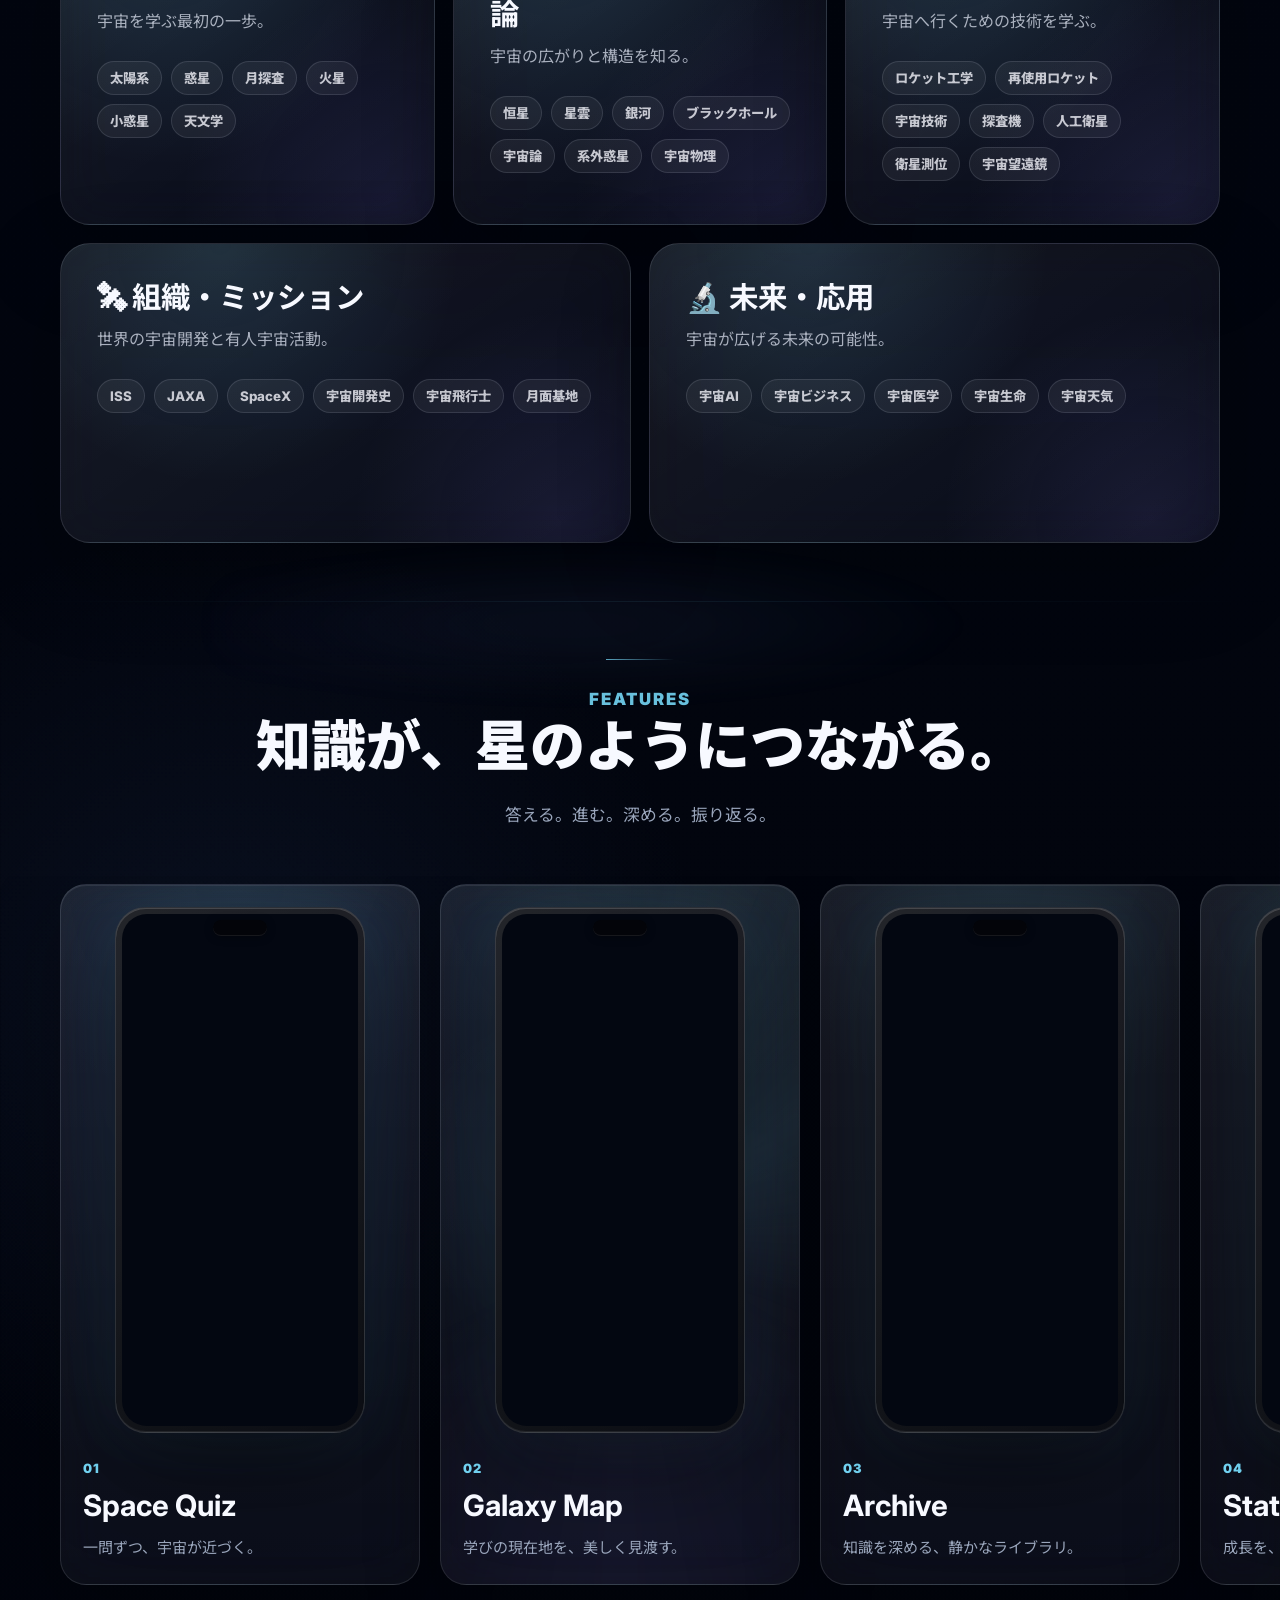
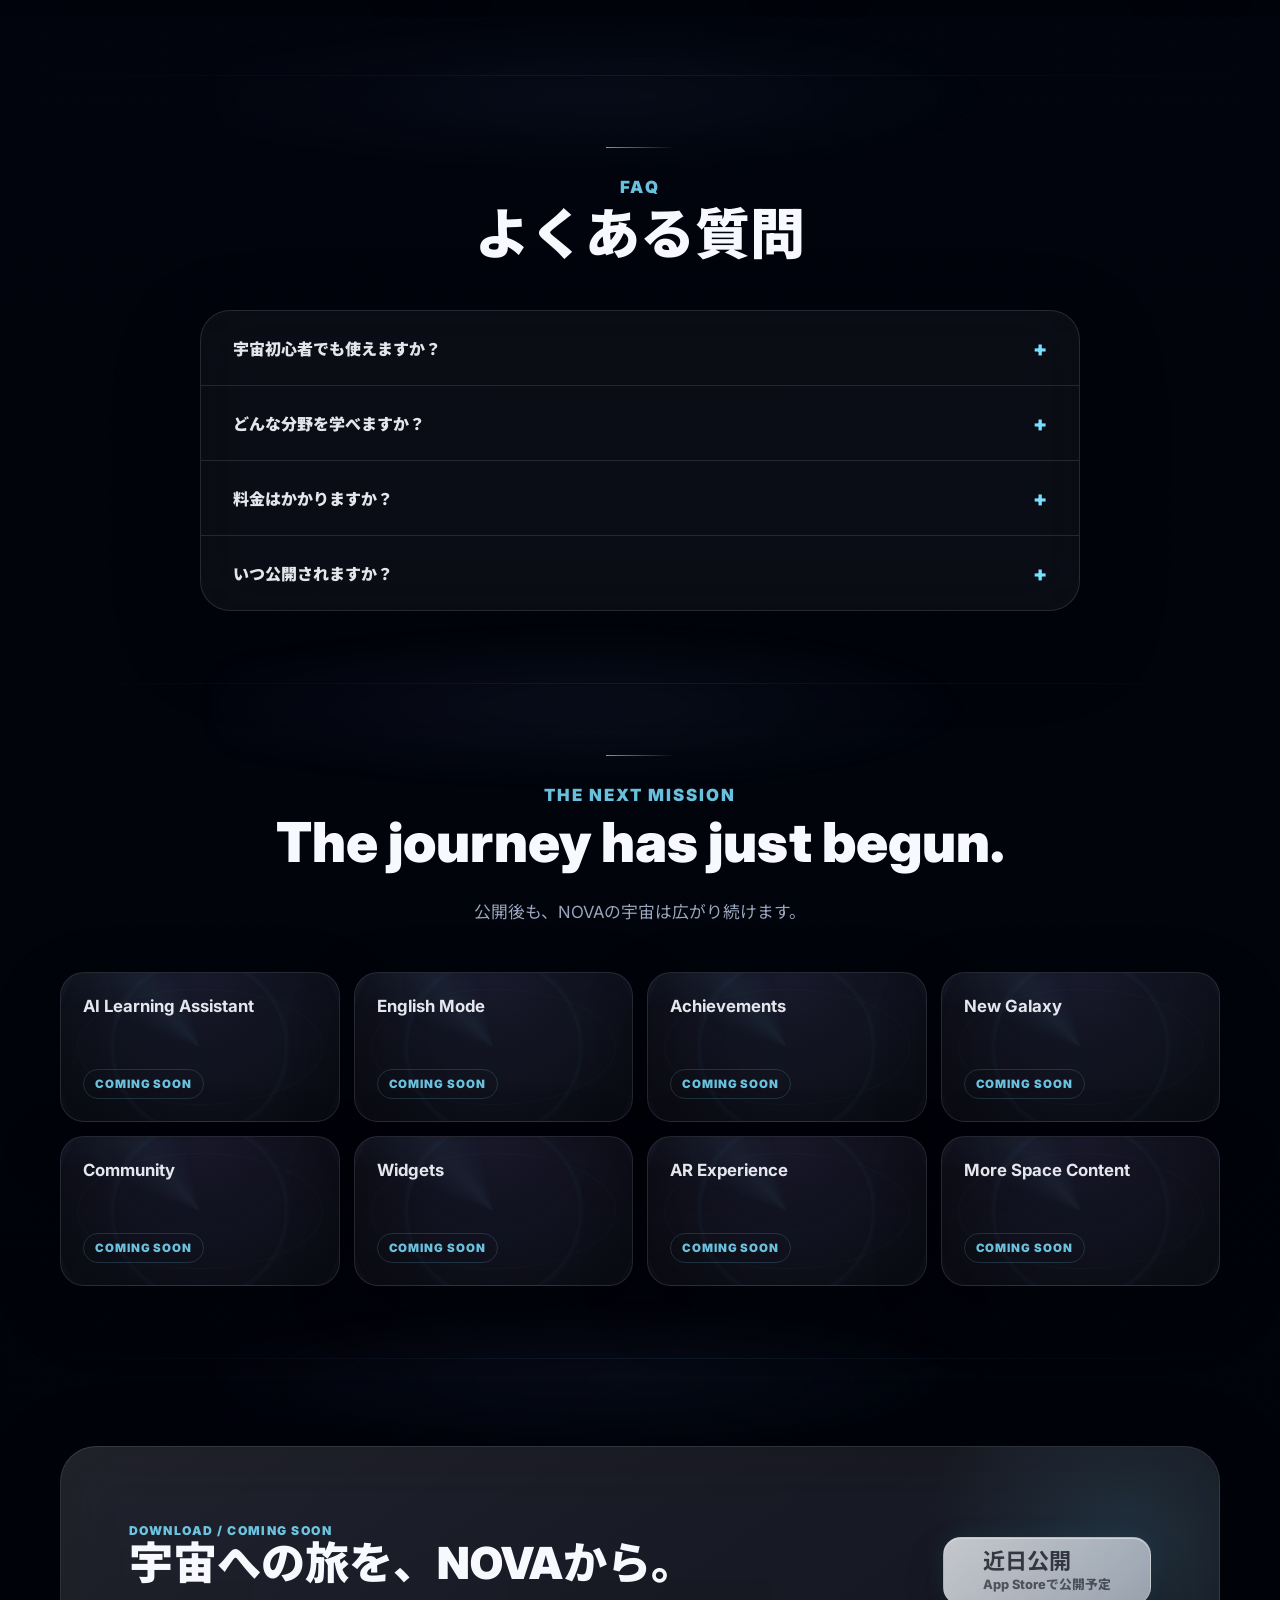
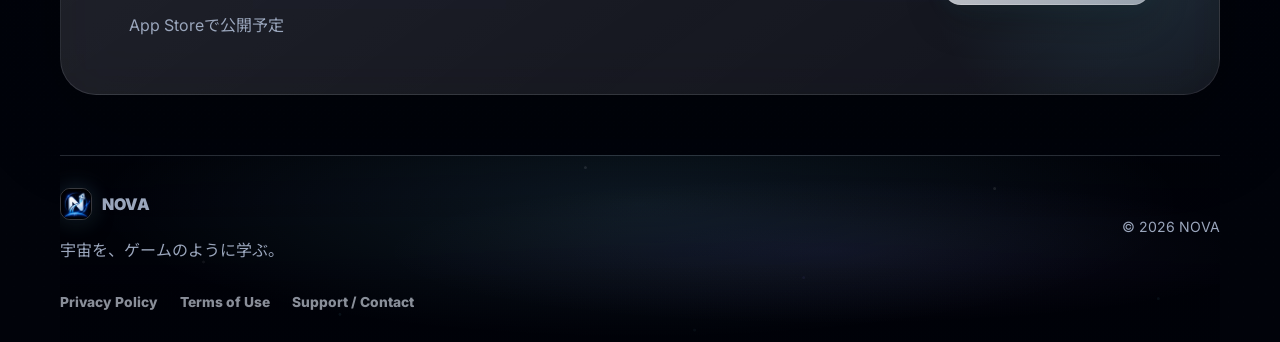
==== commit 0da5c887: "Add files via upload" ====
--- a/index.html
+++ b/index.html
@@ -18,14 +18,14 @@
   <meta name="author" content="NOVA">
   <meta name="theme-color" content="#050816">
   <meta property="og:type" content="website">
-  <meta property="og:title" content="NOVA | Learn Space Like a Game">
-  <meta property="og:description" content="Learn space through quizzes, galaxy maps, collections, and missions.">
+  <meta property="og:title" content="NOVA | 宇宙を、ゲームのように学ぶ。">
+  <meta property="og:description" content="クイズ・銀河マップ・図鑑・ミッションで宇宙を楽しく学べるアプリ。">
   <meta property="og:url" content="https://space-nova.netlify.app/">
   <meta property="og:image" content="https://space-nova.netlify.app/images/og-image.png">
   <meta property="og:site_name" content="NOVA">
   <meta name="twitter:card" content="summary_large_image">
-  <meta name="twitter:title" content="NOVA | Learn Space Like a Game">
-  <meta name="twitter:description" content="Learn space through quizzes, galaxy maps, collections, and missions.">
+  <meta name="twitter:title" content="NOVA | 宇宙を、ゲームのように学ぶ。">
+  <meta name="twitter:description" content="クイズ・銀河マップ・図鑑・ミッションで宇宙を楽しく学べるアプリ。">
   <meta name="twitter:image" content="https://space-nova.netlify.app/images/og-image.png">
   <link rel="icon" type="image/png" href="favicon.png">
   <link rel="apple-touch-icon" href="images/NOVA.png">
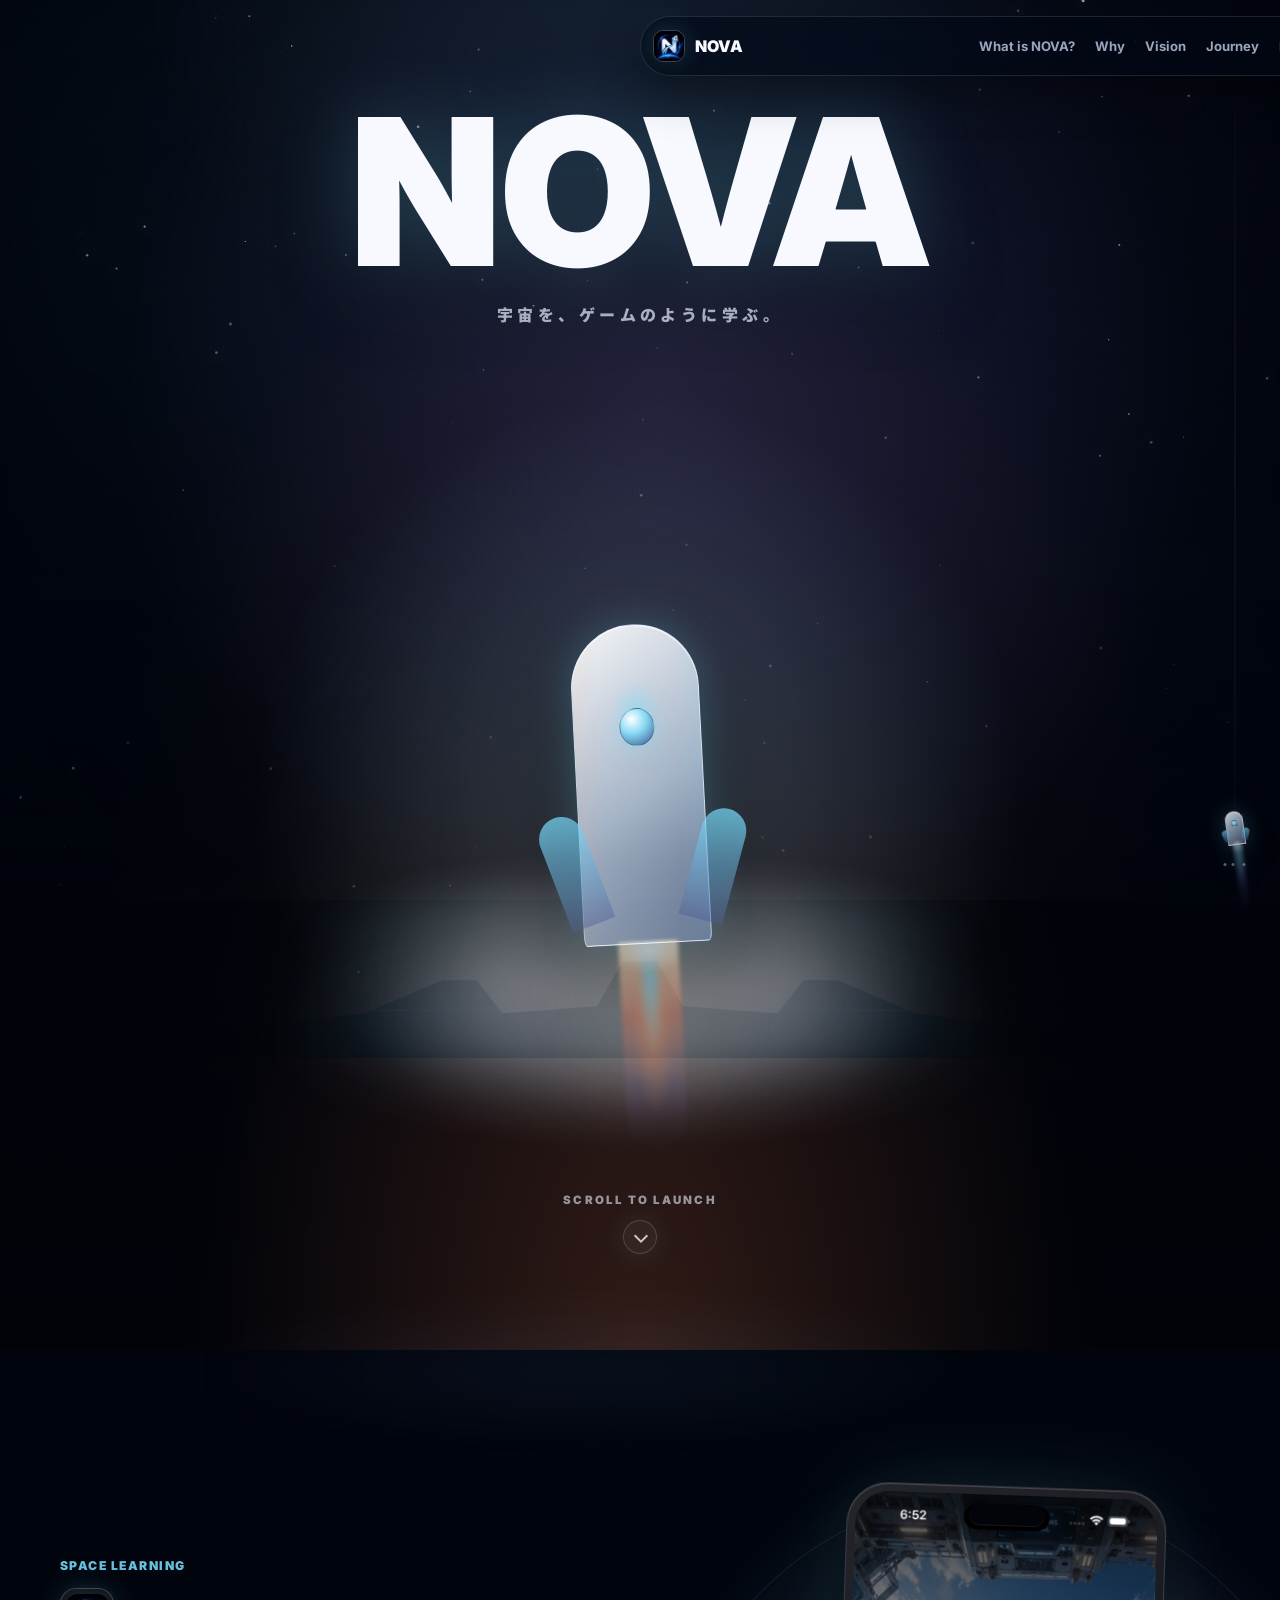
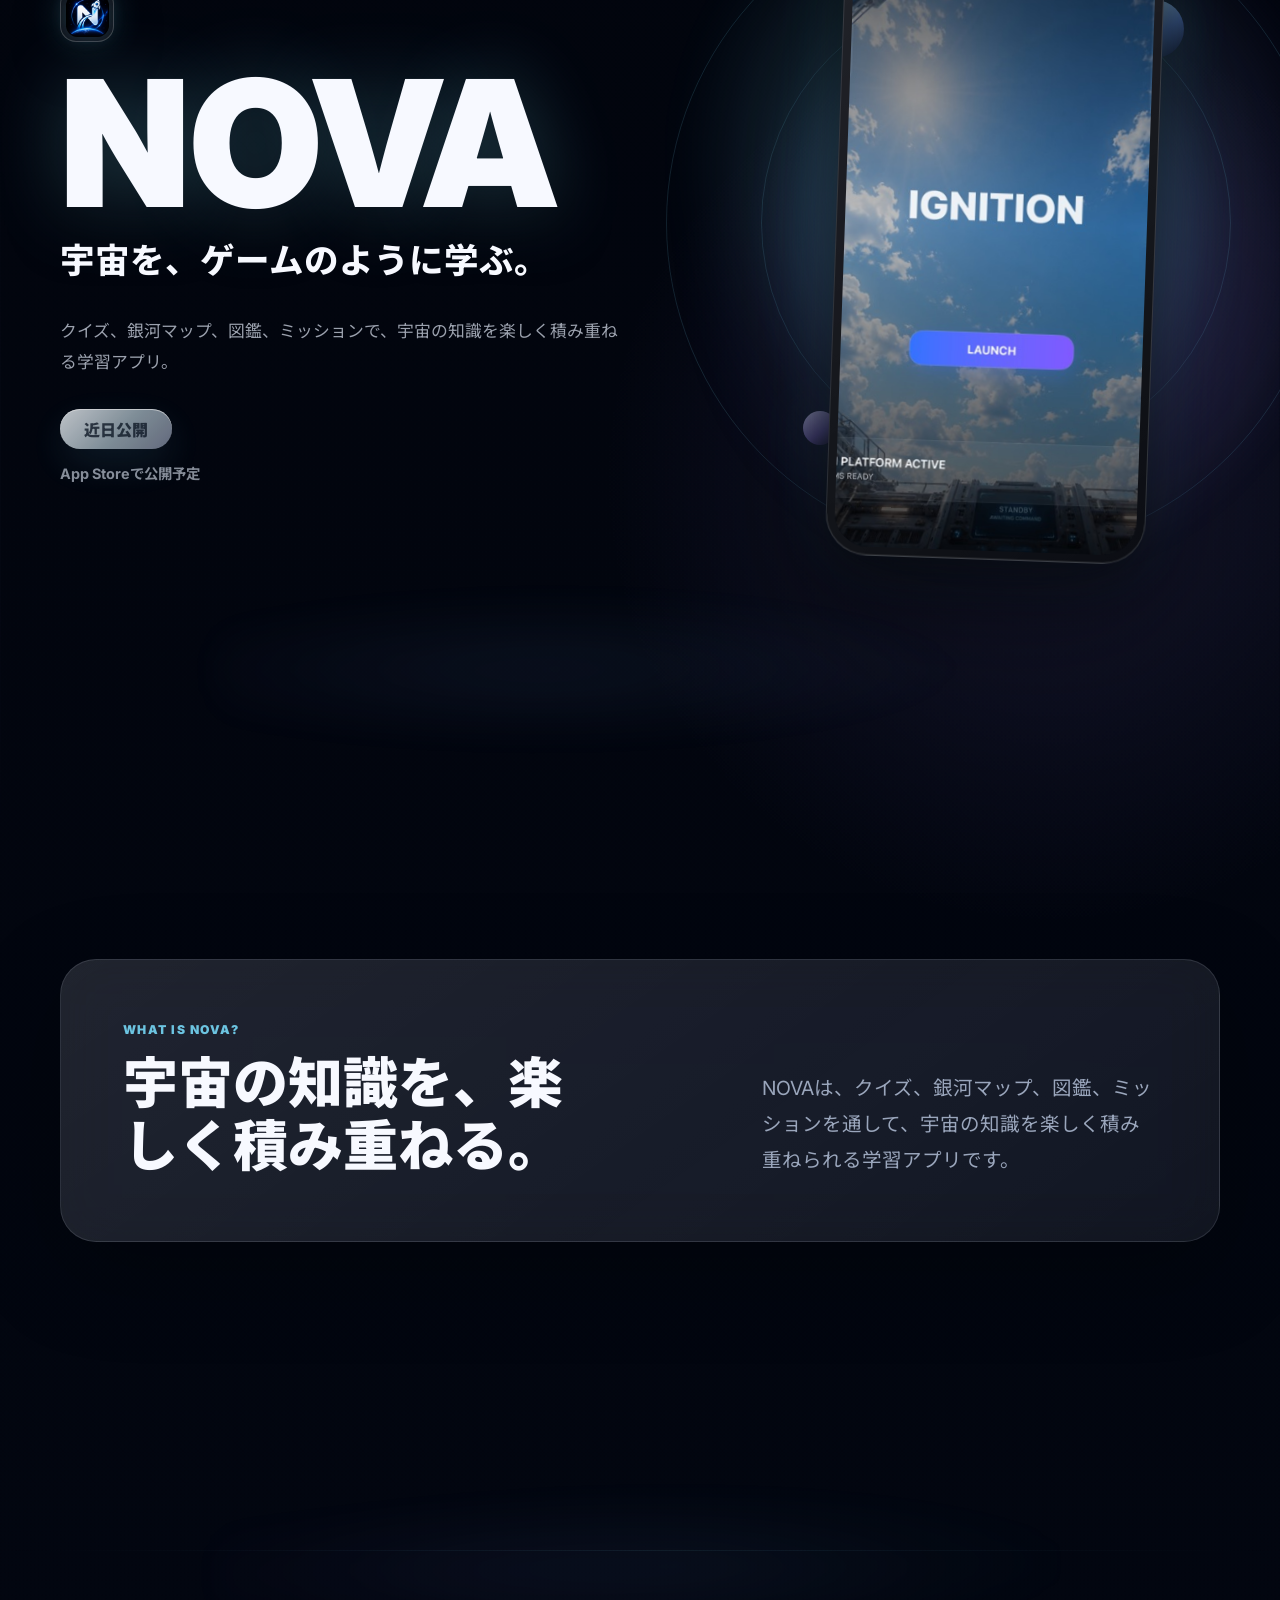
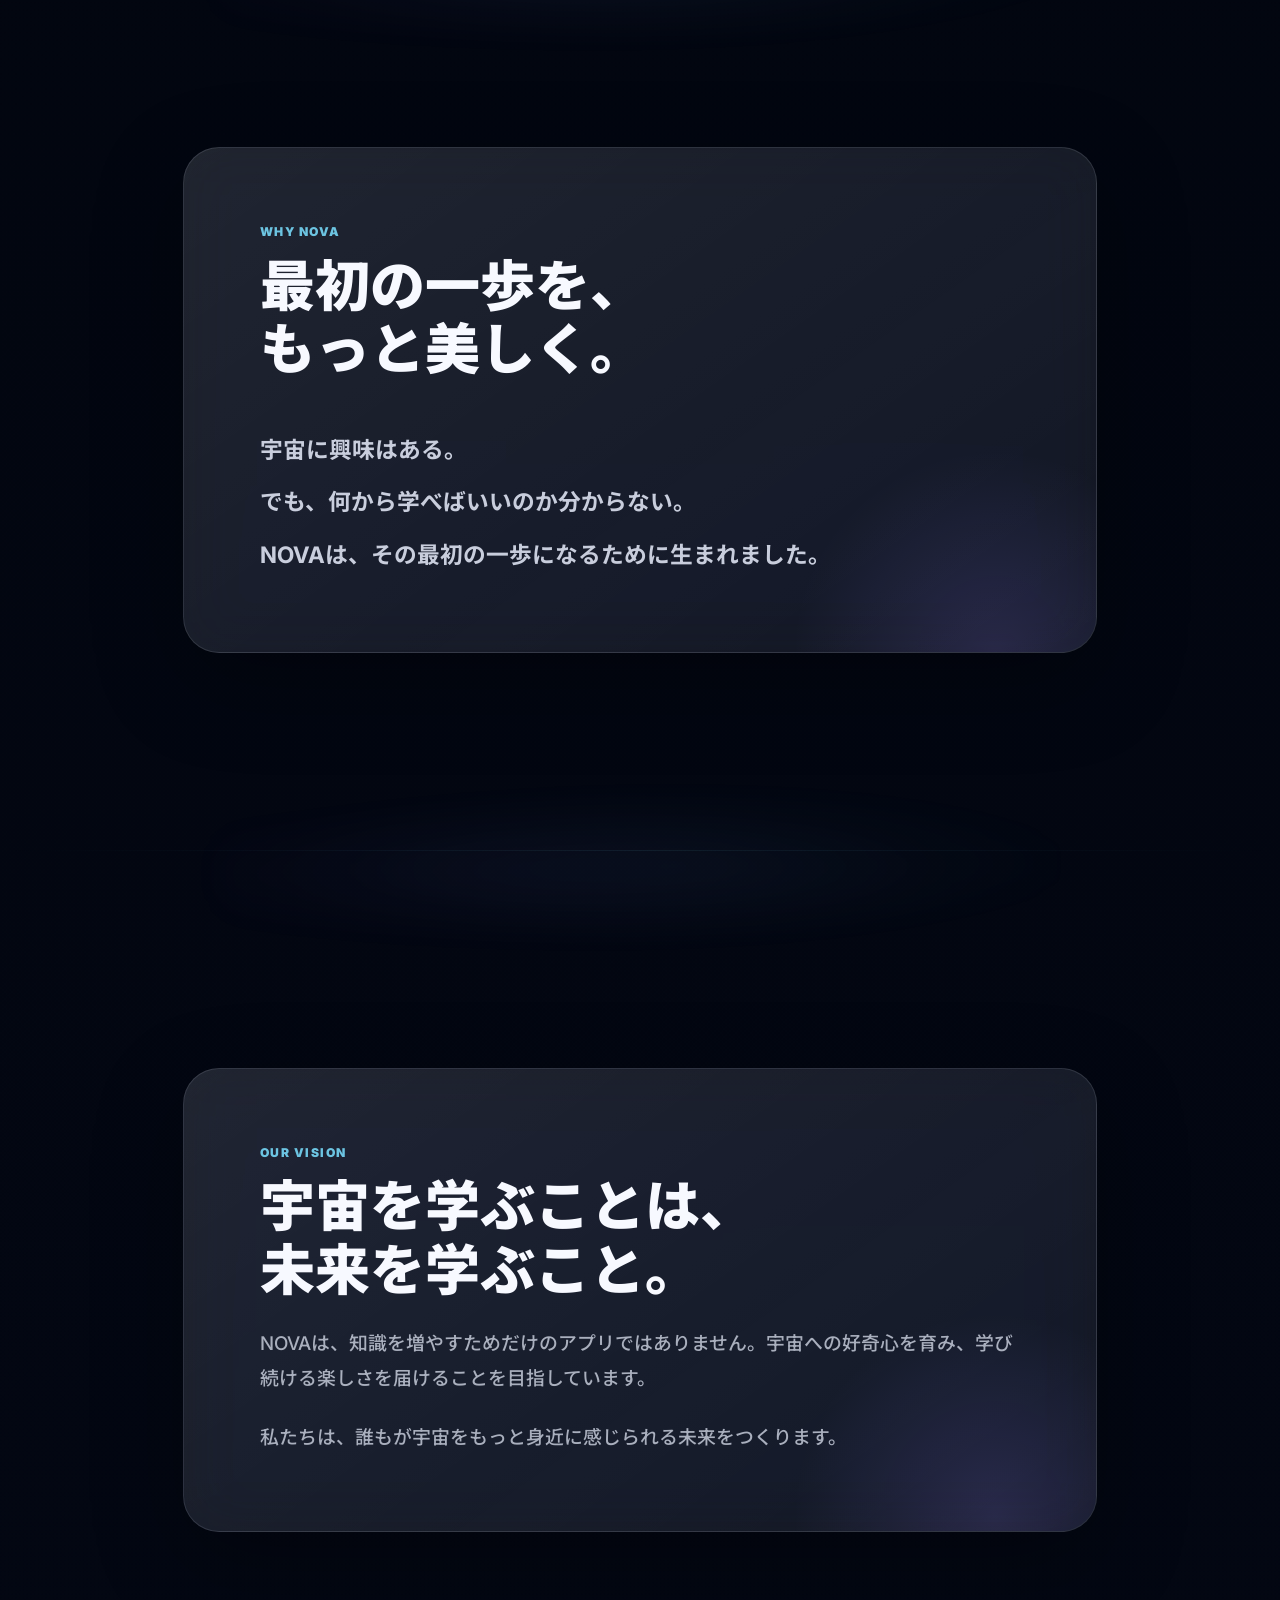
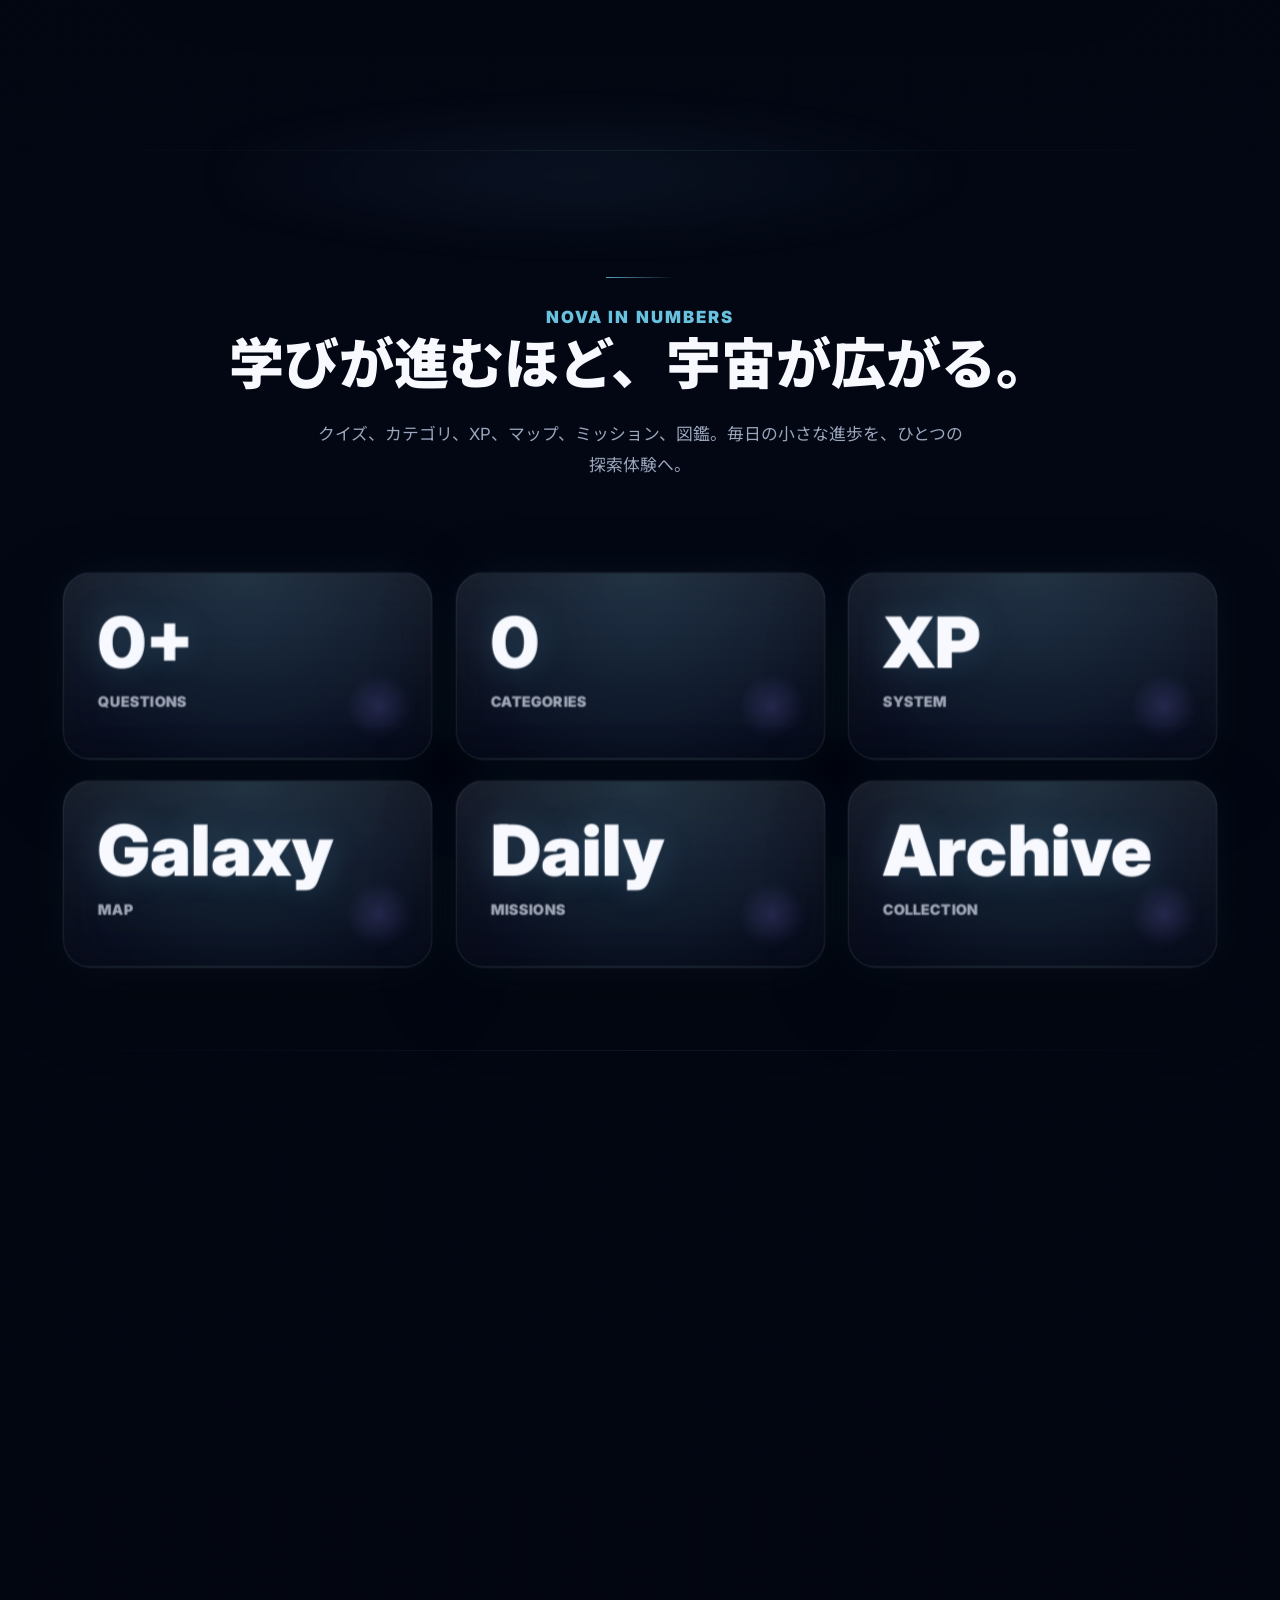
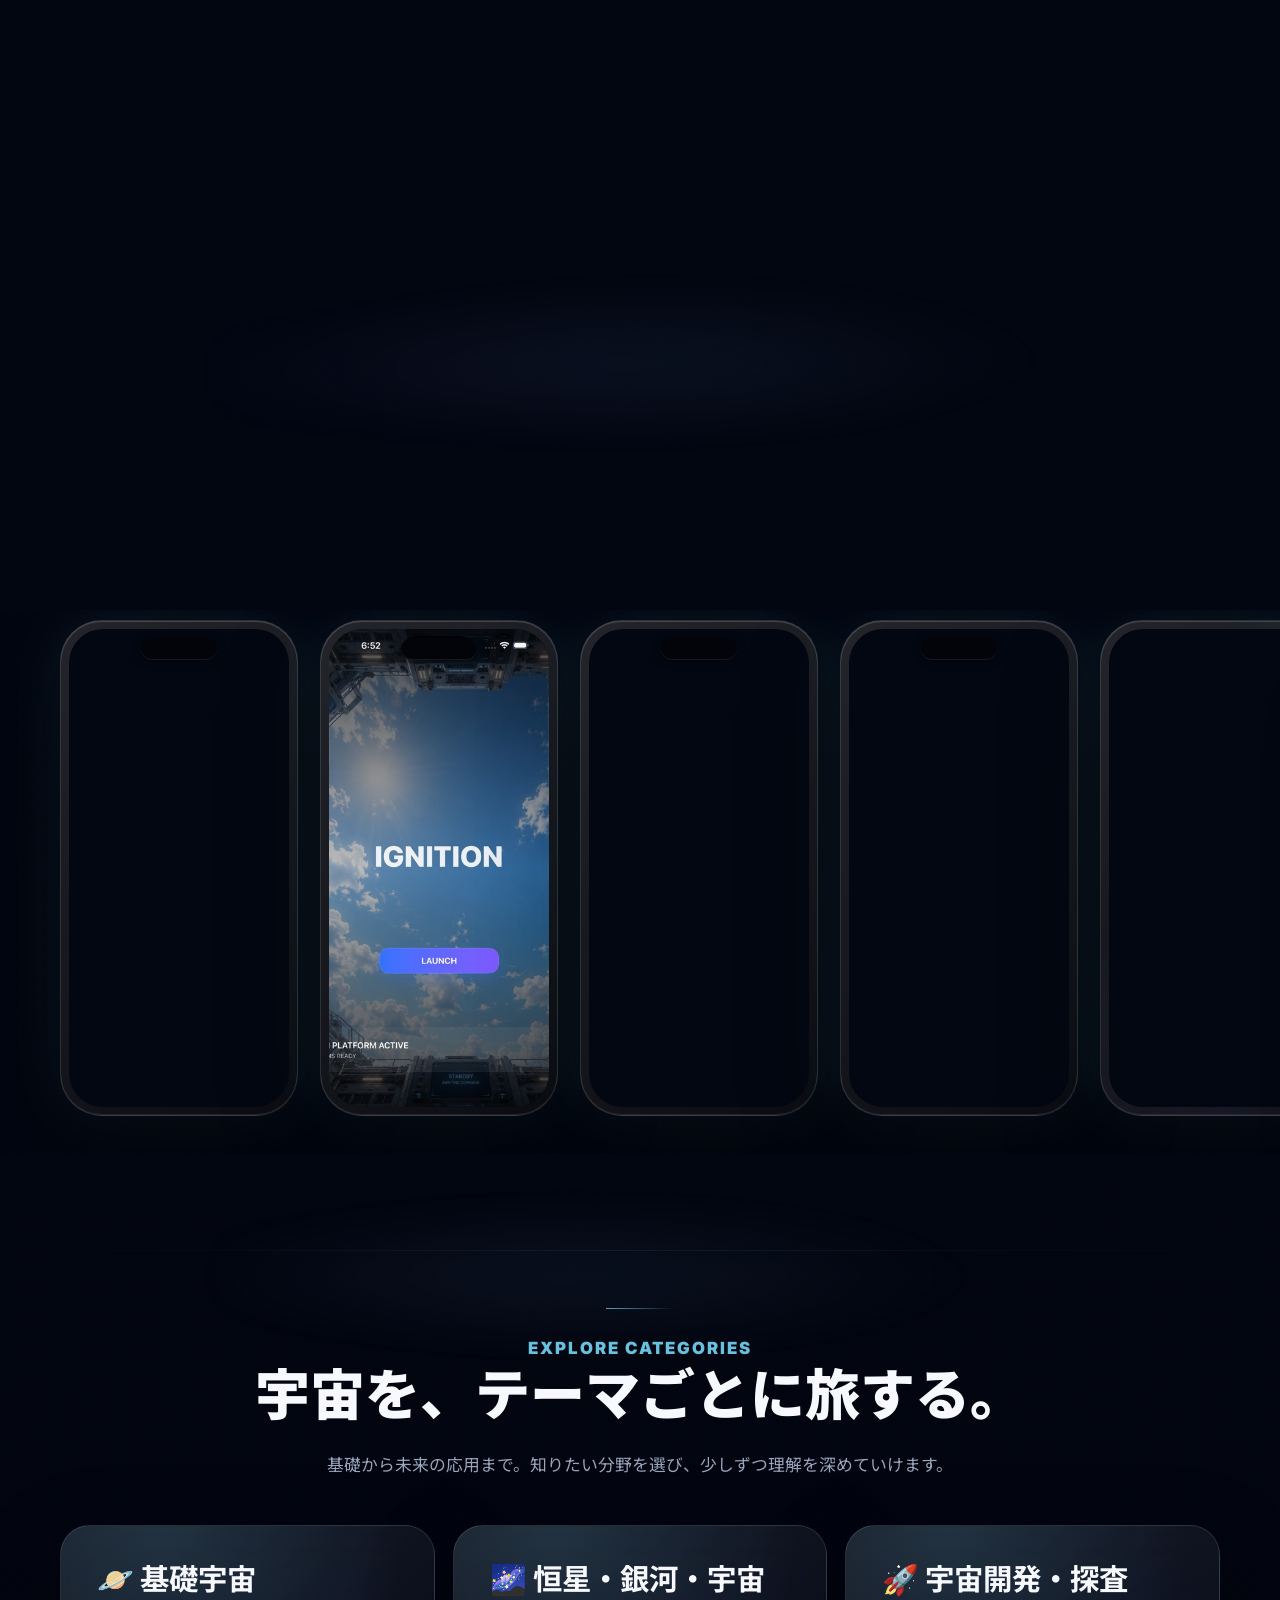
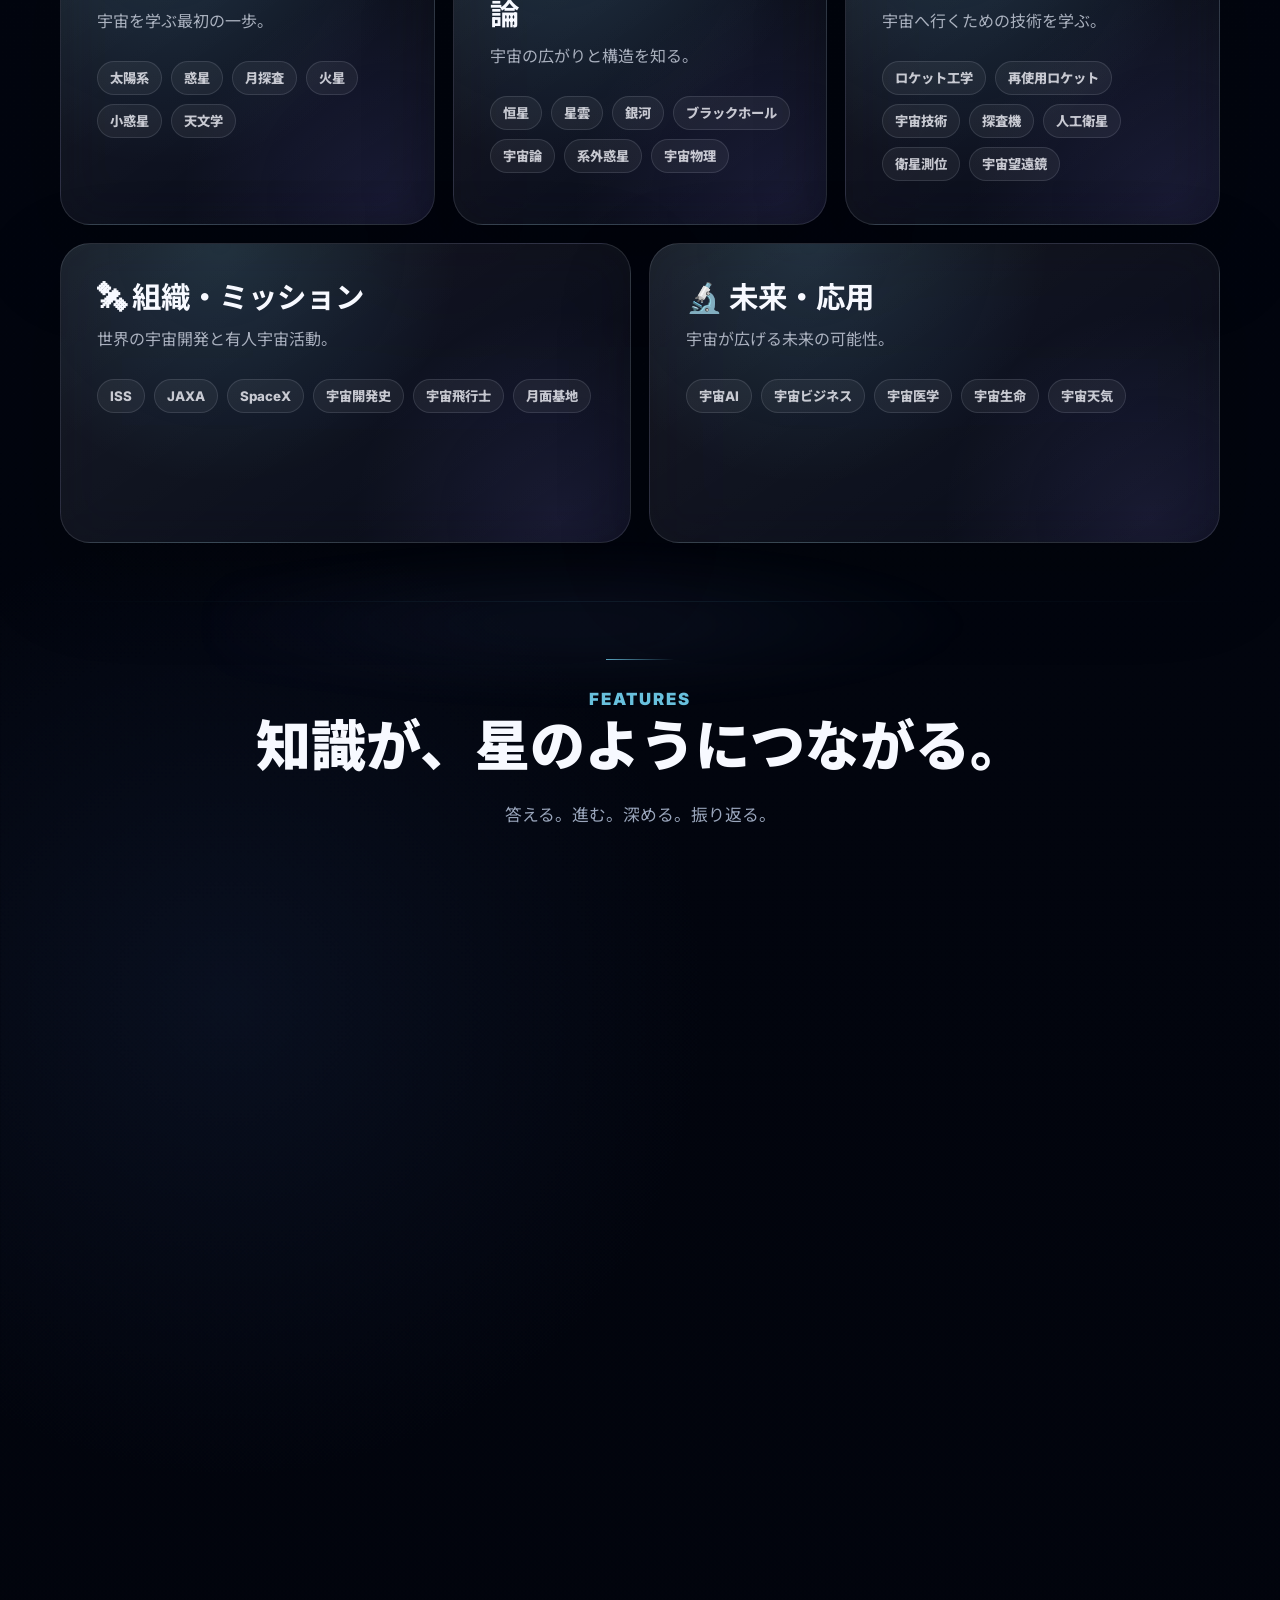
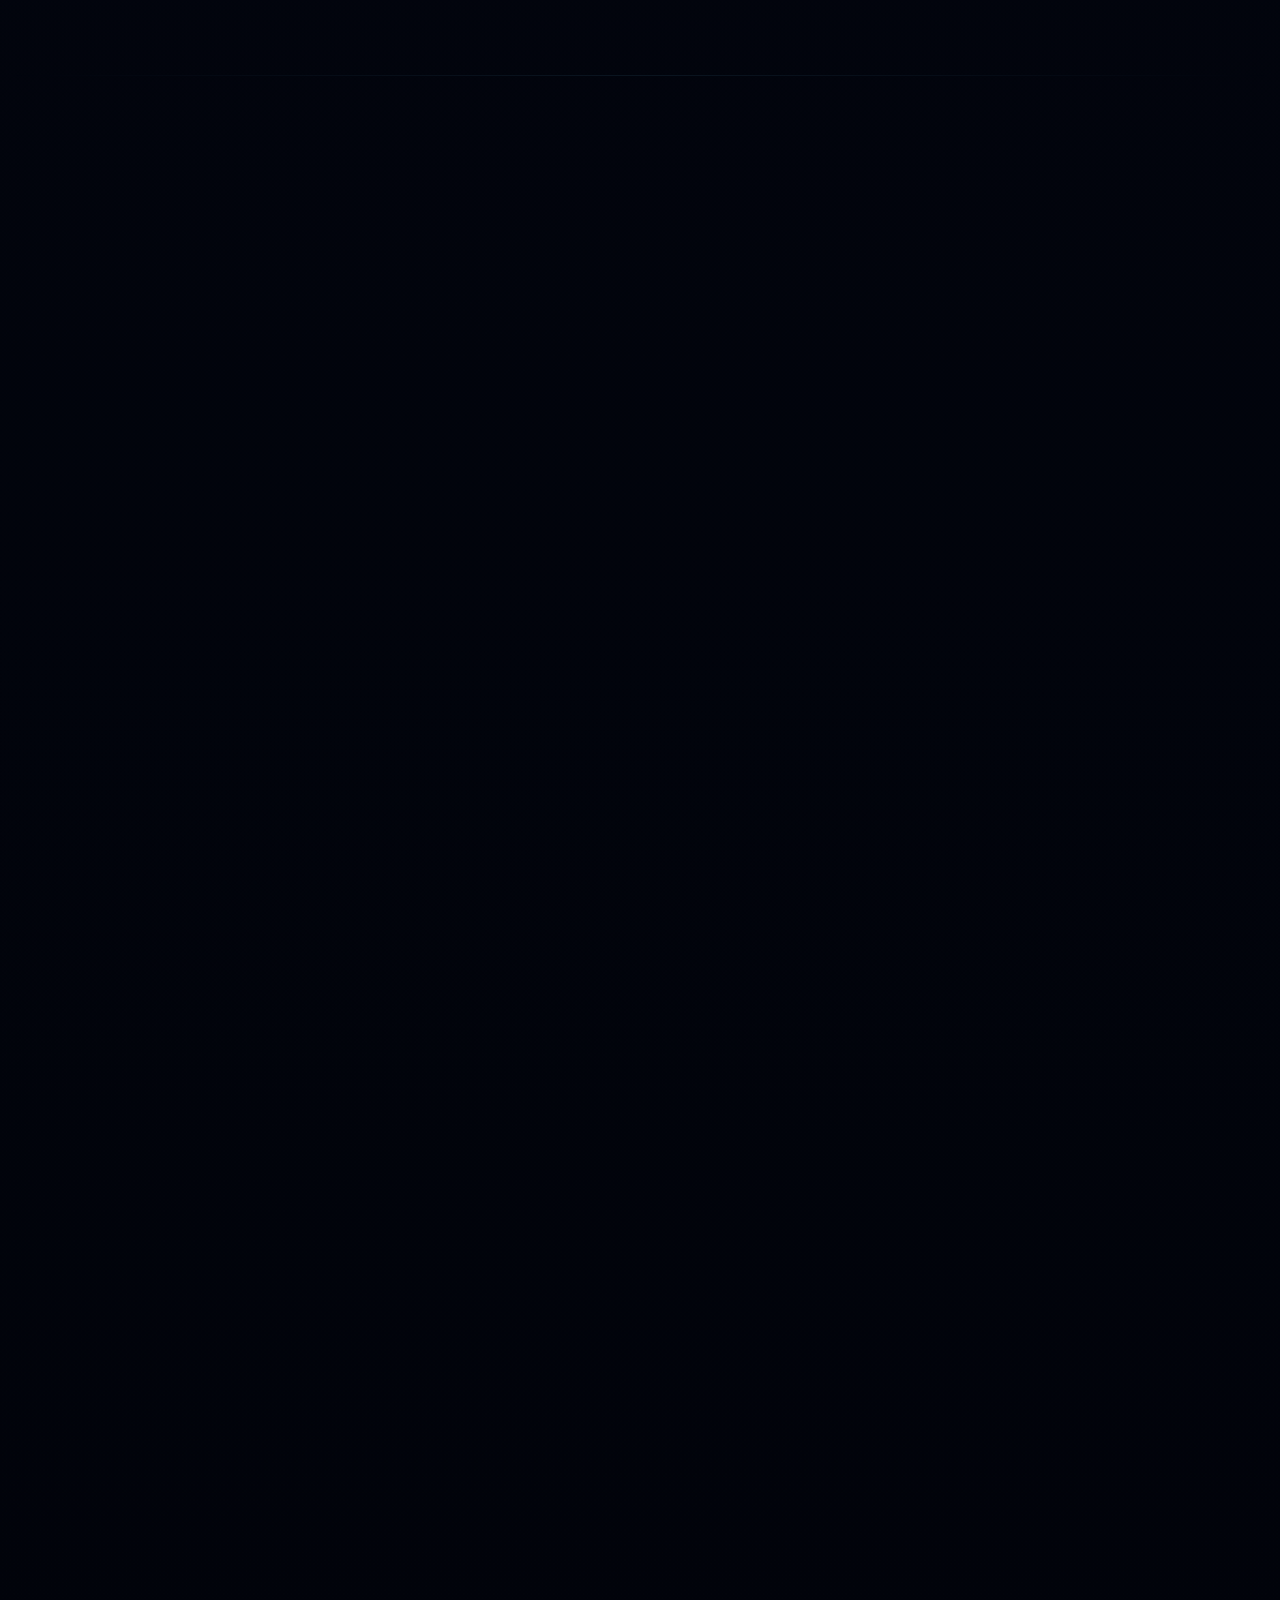
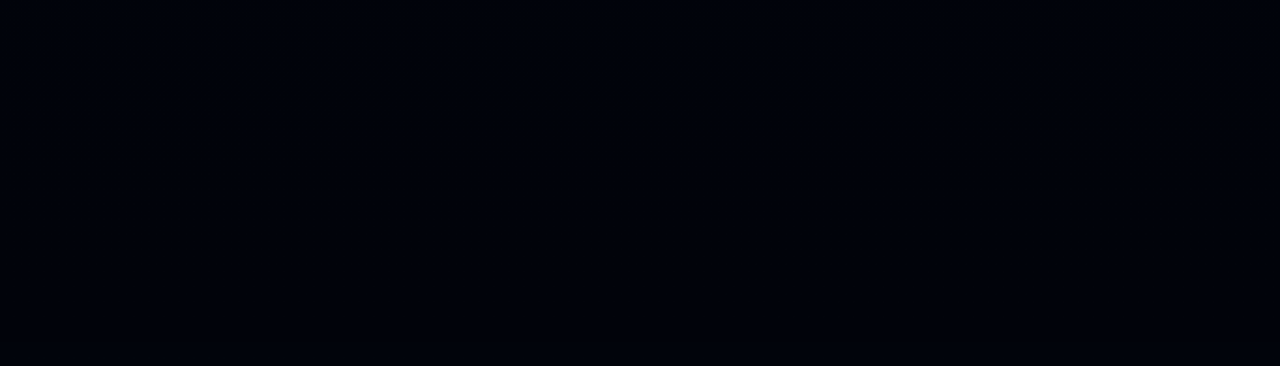
==== commit 69aa8485: "Add files via upload" ====
--- a/index.html
+++ b/index.html
@@ -12,20 +12,20 @@
   </script>
   <meta charset="UTF-8">
   <meta name="viewport" content="width=device-width, initial-scale=1.0">
-  <title>NOVA | Learn Space Like a Game</title>
-  <meta name="description" content="NOVA is an interactive platform that lets you learn astronomy, planets, galaxies, and space exploration through beautiful Apple-inspired animations and game-like experiences.">
+  <title>NOVA | 宇宙を、ゲームのように学ぶ。</title>
+  <meta name="description" content="宇宙を、ゲームのように学ぶ。クイズ・銀河マップ・図鑑・ミッションで楽しく宇宙を学べる学習アプリ。">
   <meta name="keywords" content="NOVA, 宇宙, Space, 学習アプリ, Quiz, Galaxy, Astronomy, Space Learning">
   <meta name="author" content="NOVA">
   <meta name="theme-color" content="#050816">
   <meta property="og:type" content="website">
   <meta property="og:title" content="NOVA | 宇宙を、ゲームのように学ぶ。">
-  <meta property="og:description" content="クイズ・銀河マップ・図鑑・ミッションで宇宙を楽しく学べるアプリ。">
+  <meta property="og:description" content="宇宙を、ゲームのように学ぶ。クイズ・銀河マップ・図鑑・ミッションで楽しく宇宙を学べる学習アプリ。">
   <meta property="og:url" content="https://space-nova.netlify.app/">
   <meta property="og:image" content="https://space-nova.netlify.app/images/og-image.png">
   <meta property="og:site_name" content="NOVA">
   <meta name="twitter:card" content="summary_large_image">
   <meta name="twitter:title" content="NOVA | 宇宙を、ゲームのように学ぶ。">
-  <meta name="twitter:description" content="クイズ・銀河マップ・図鑑・ミッションで宇宙を楽しく学べるアプリ。">
+  <meta name="twitter:description" content="宇宙を、ゲームのように学ぶ。クイズ・銀河マップ・図鑑・ミッションで楽しく宇宙を学べる学習アプリ。">
   <meta name="twitter:image" content="https://space-nova.netlify.app/images/og-image.png">
   <link rel="icon" type="image/png" href="favicon.png">
   <link rel="apple-touch-icon" href="images/NOVA.png">
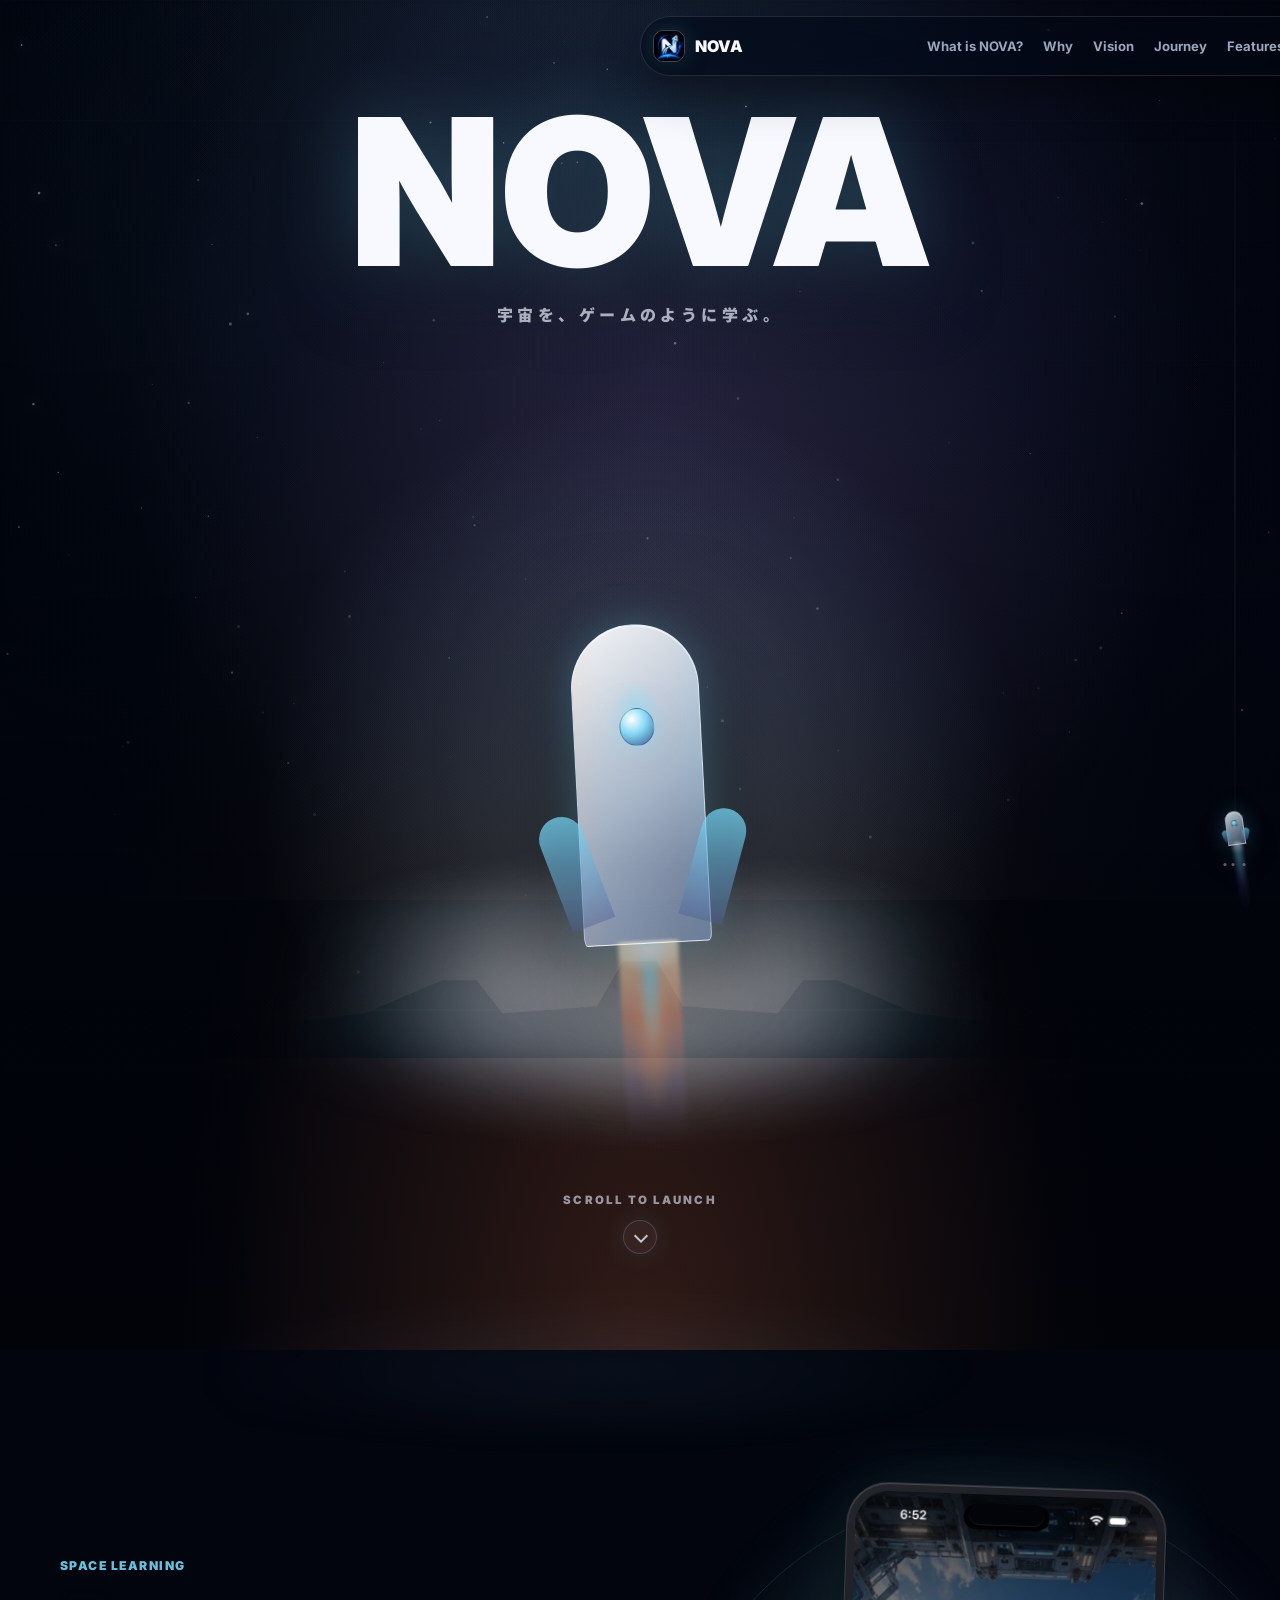
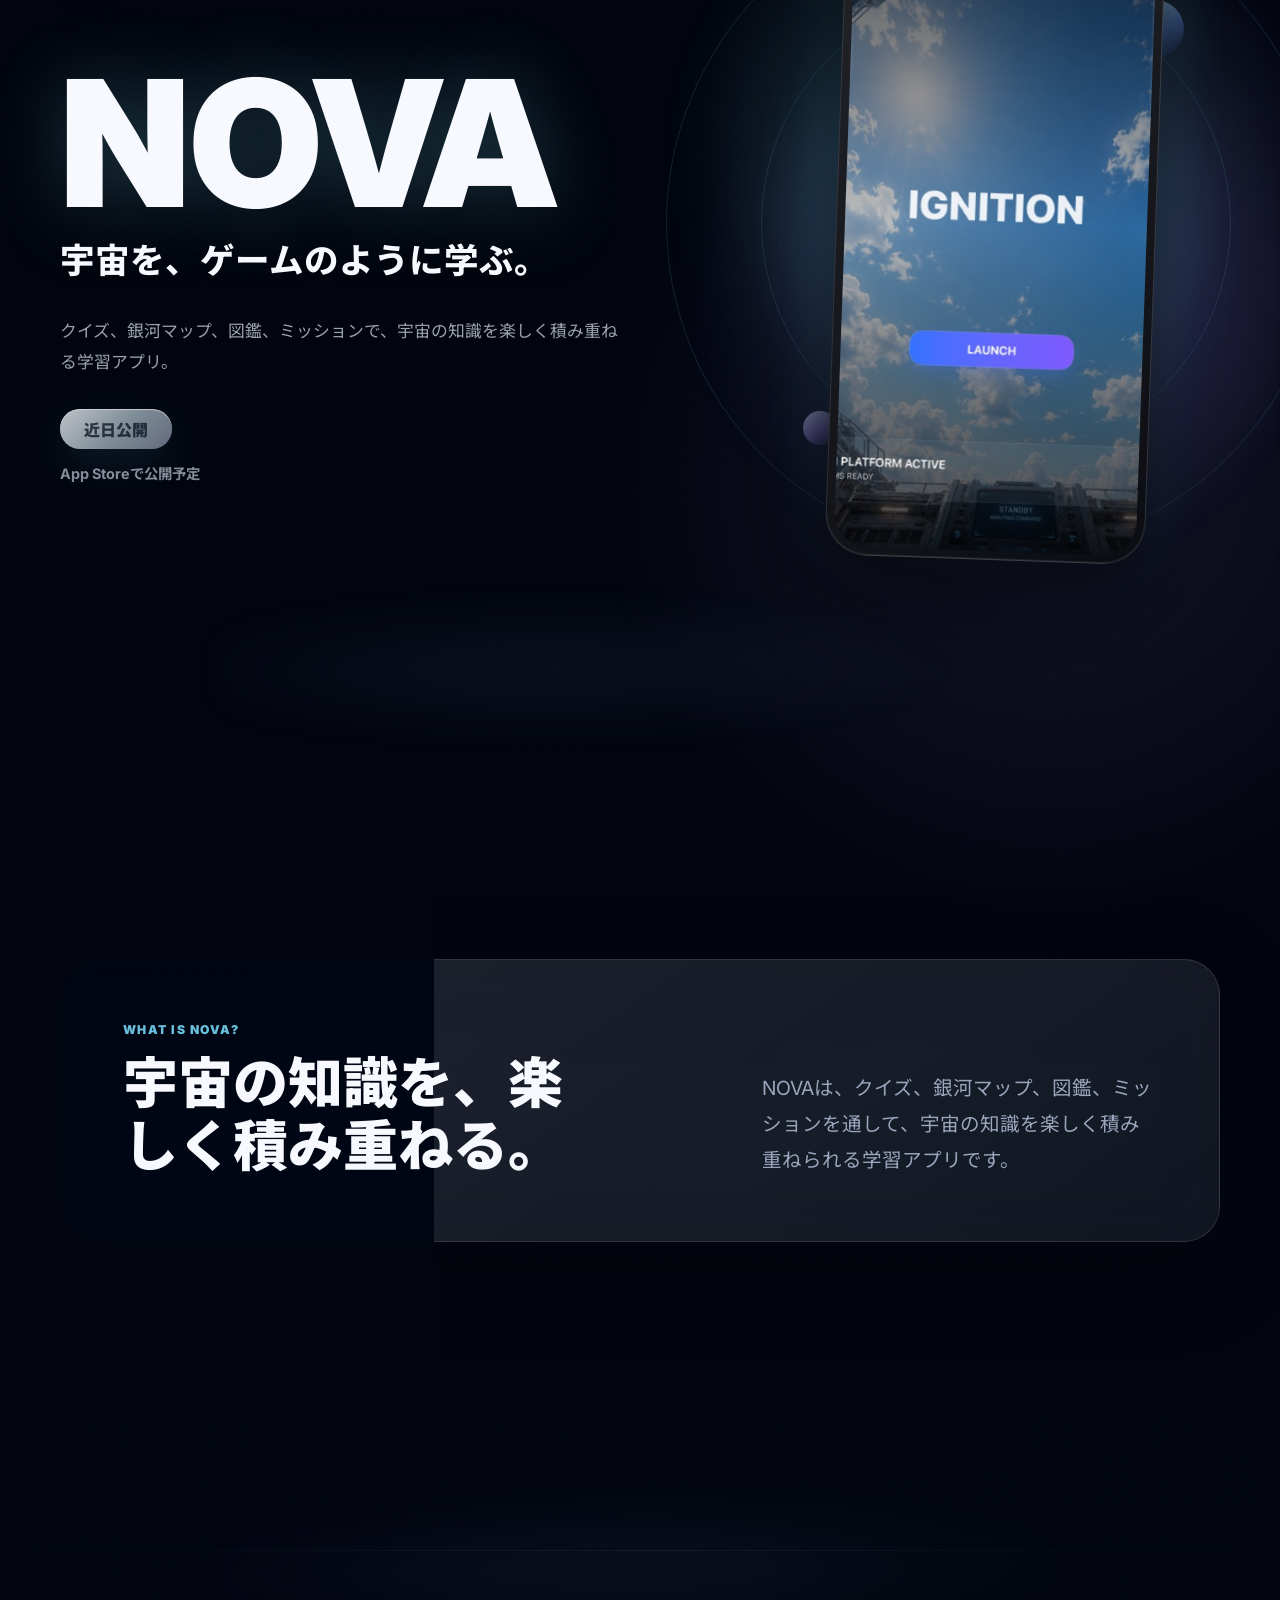
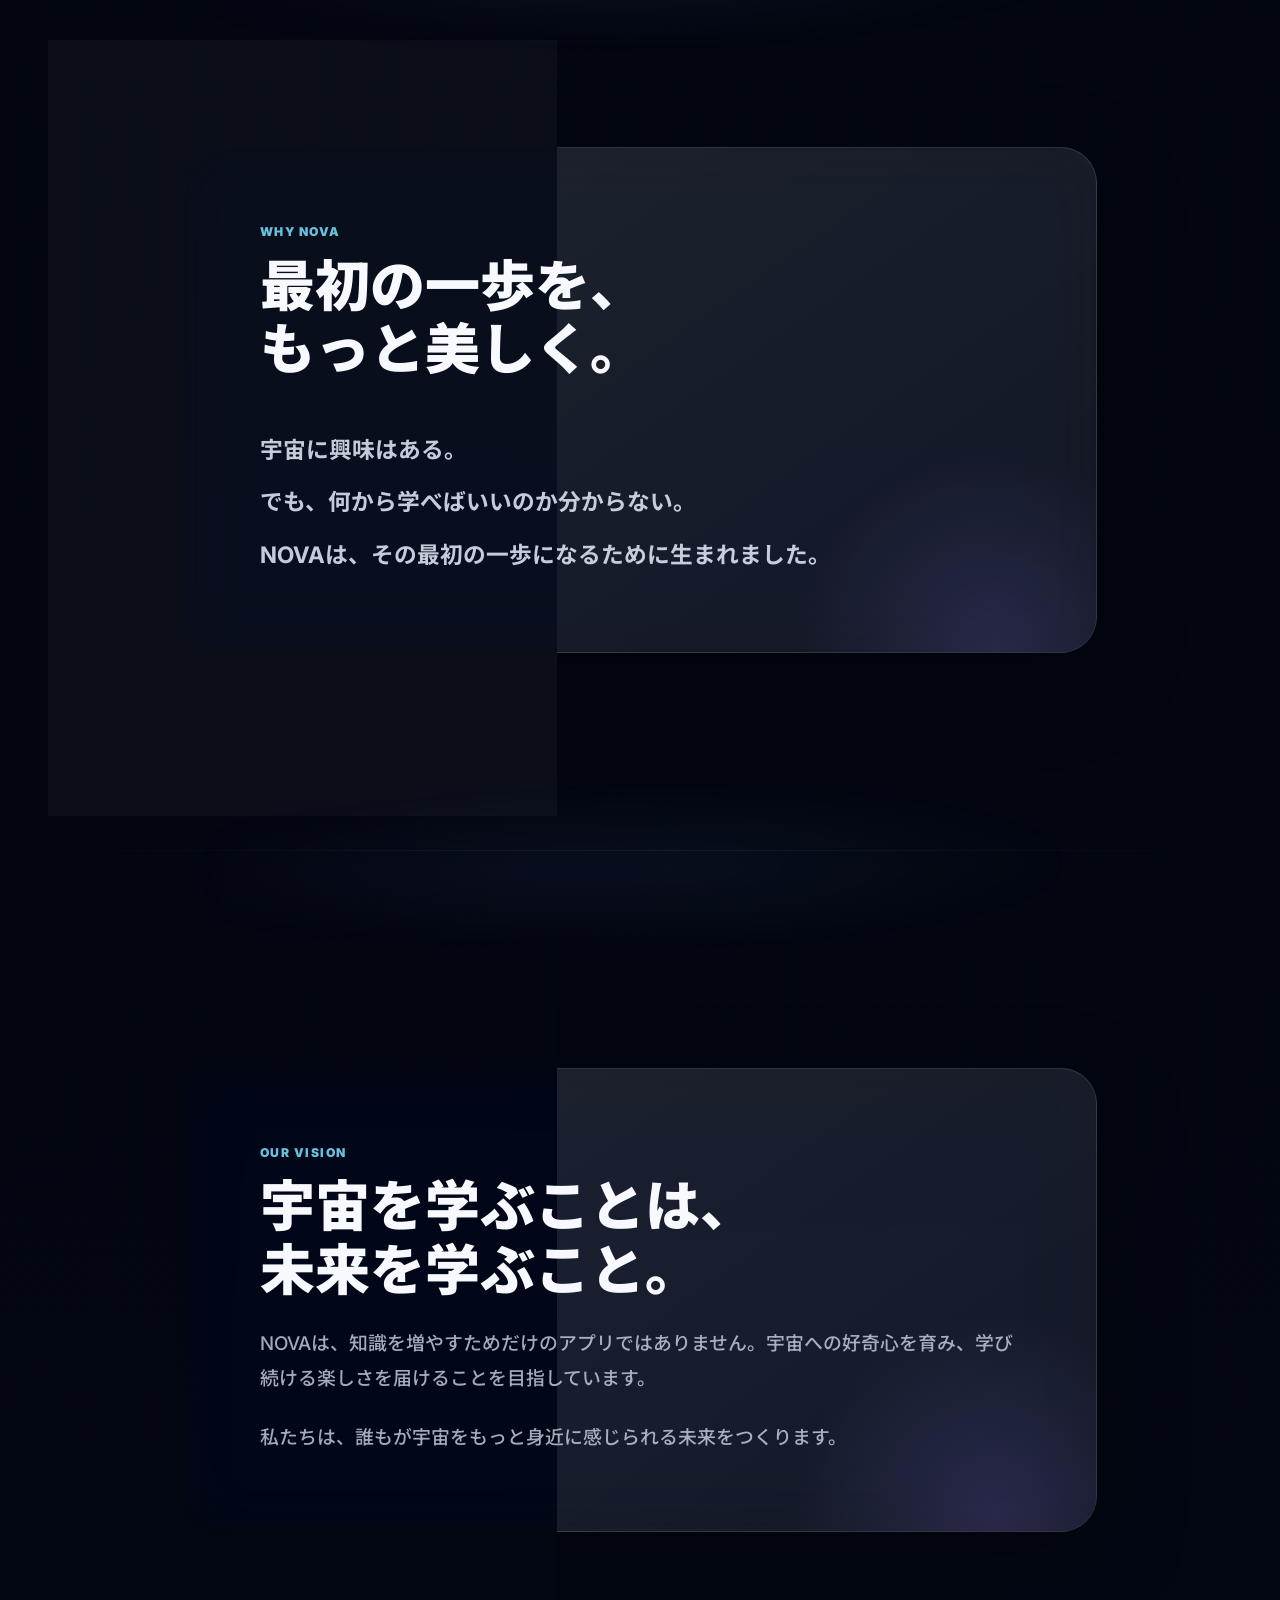
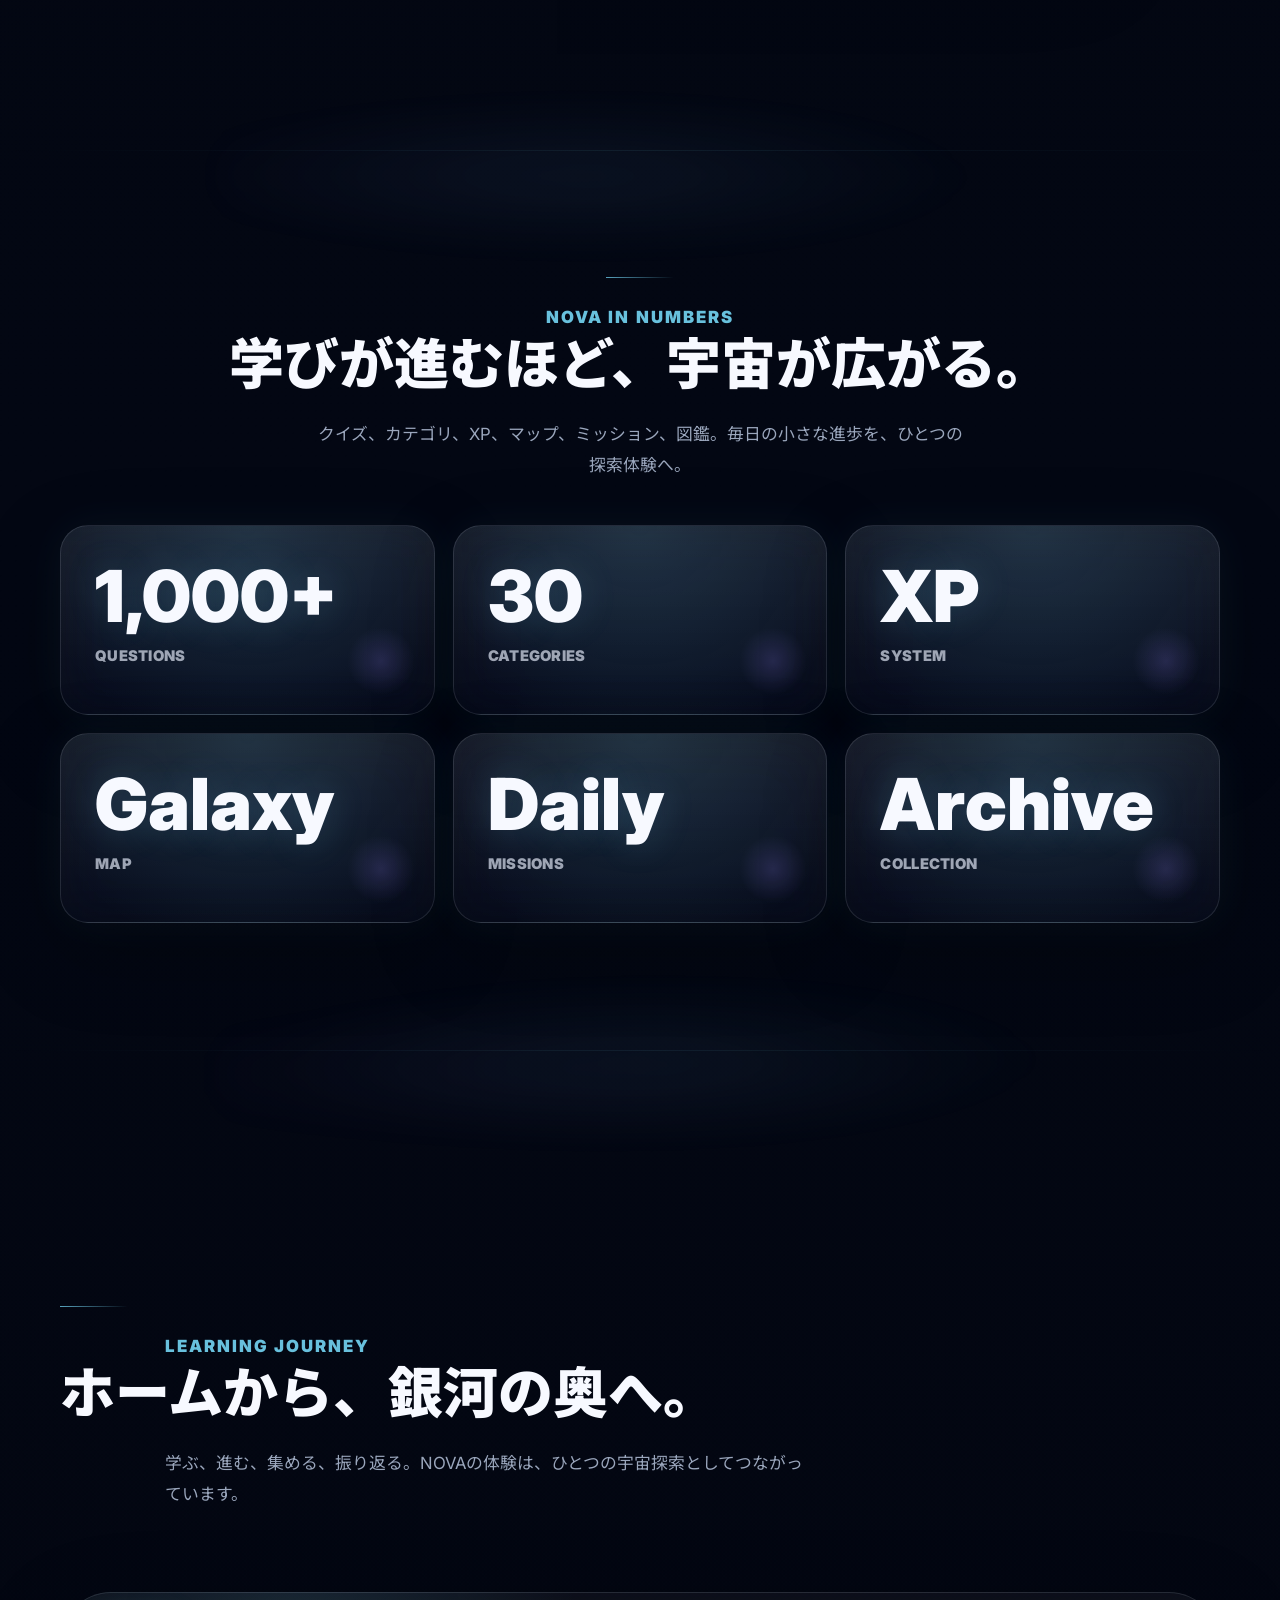
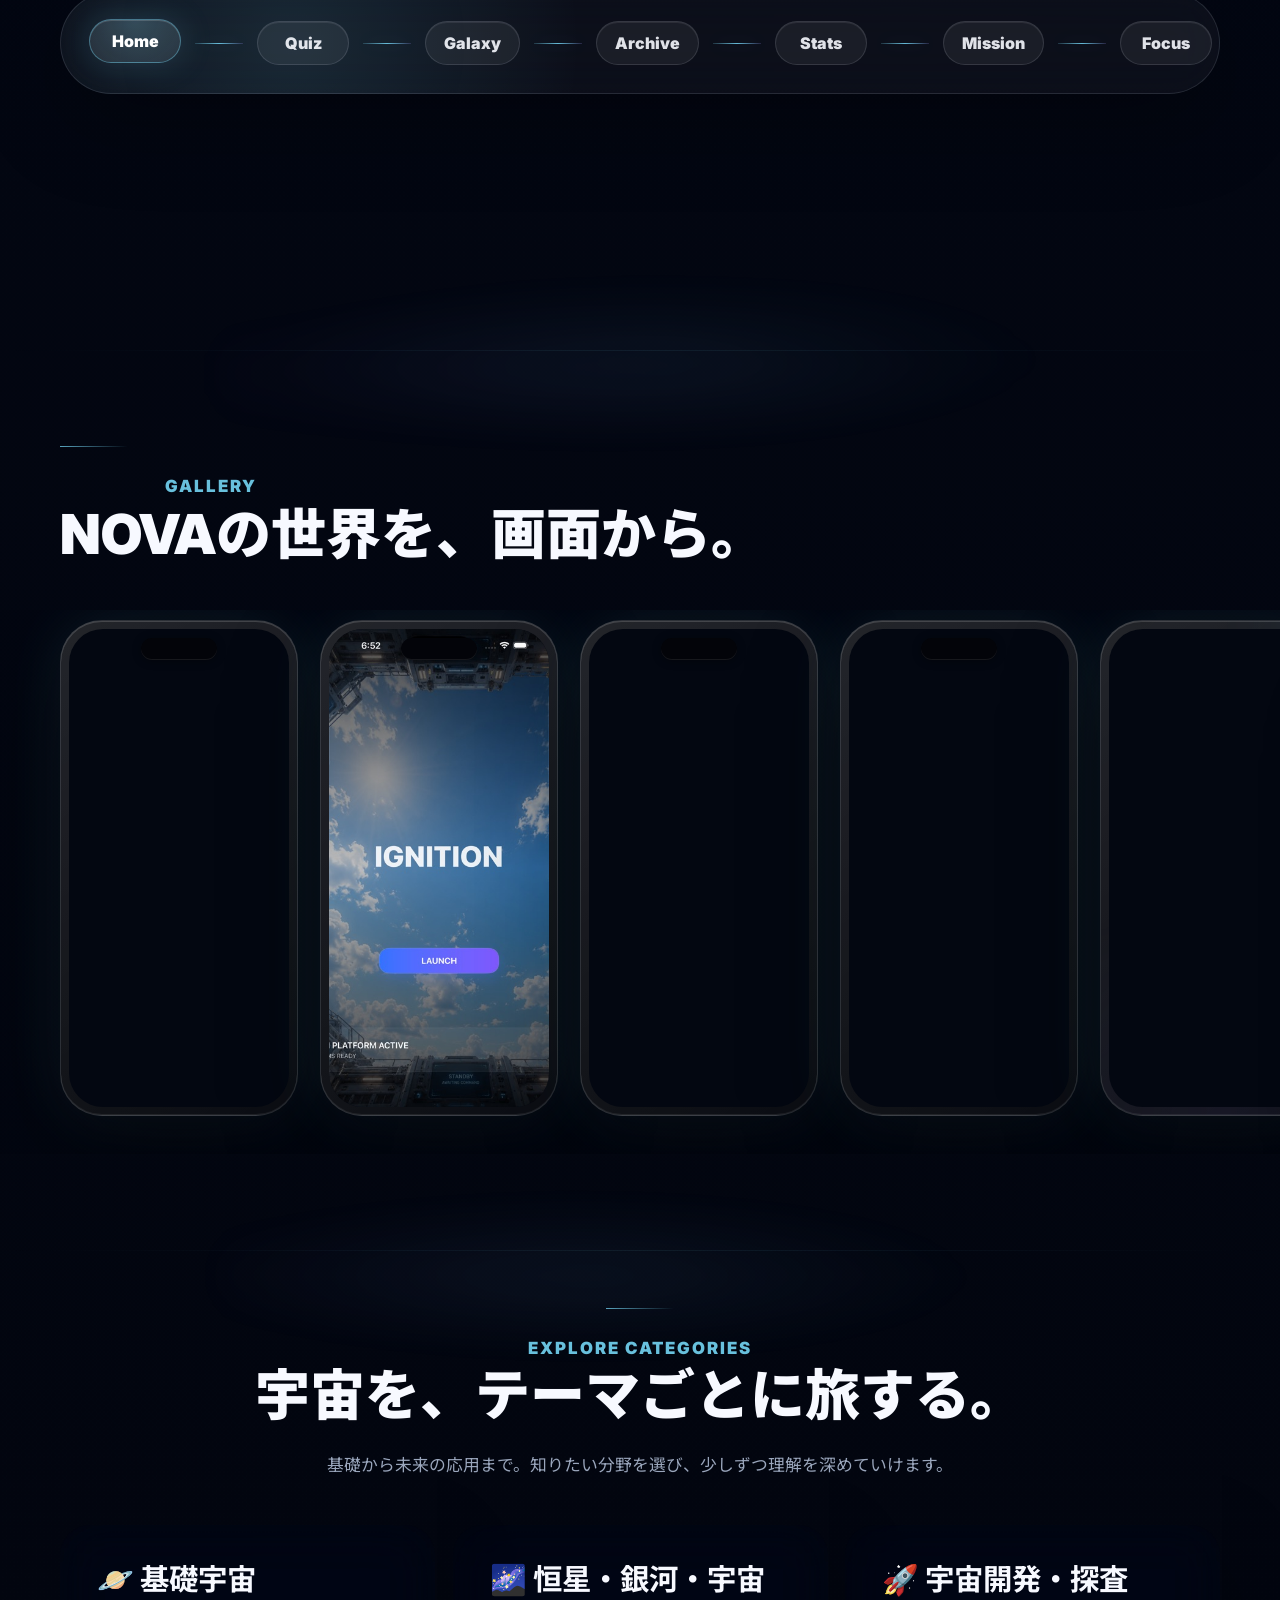
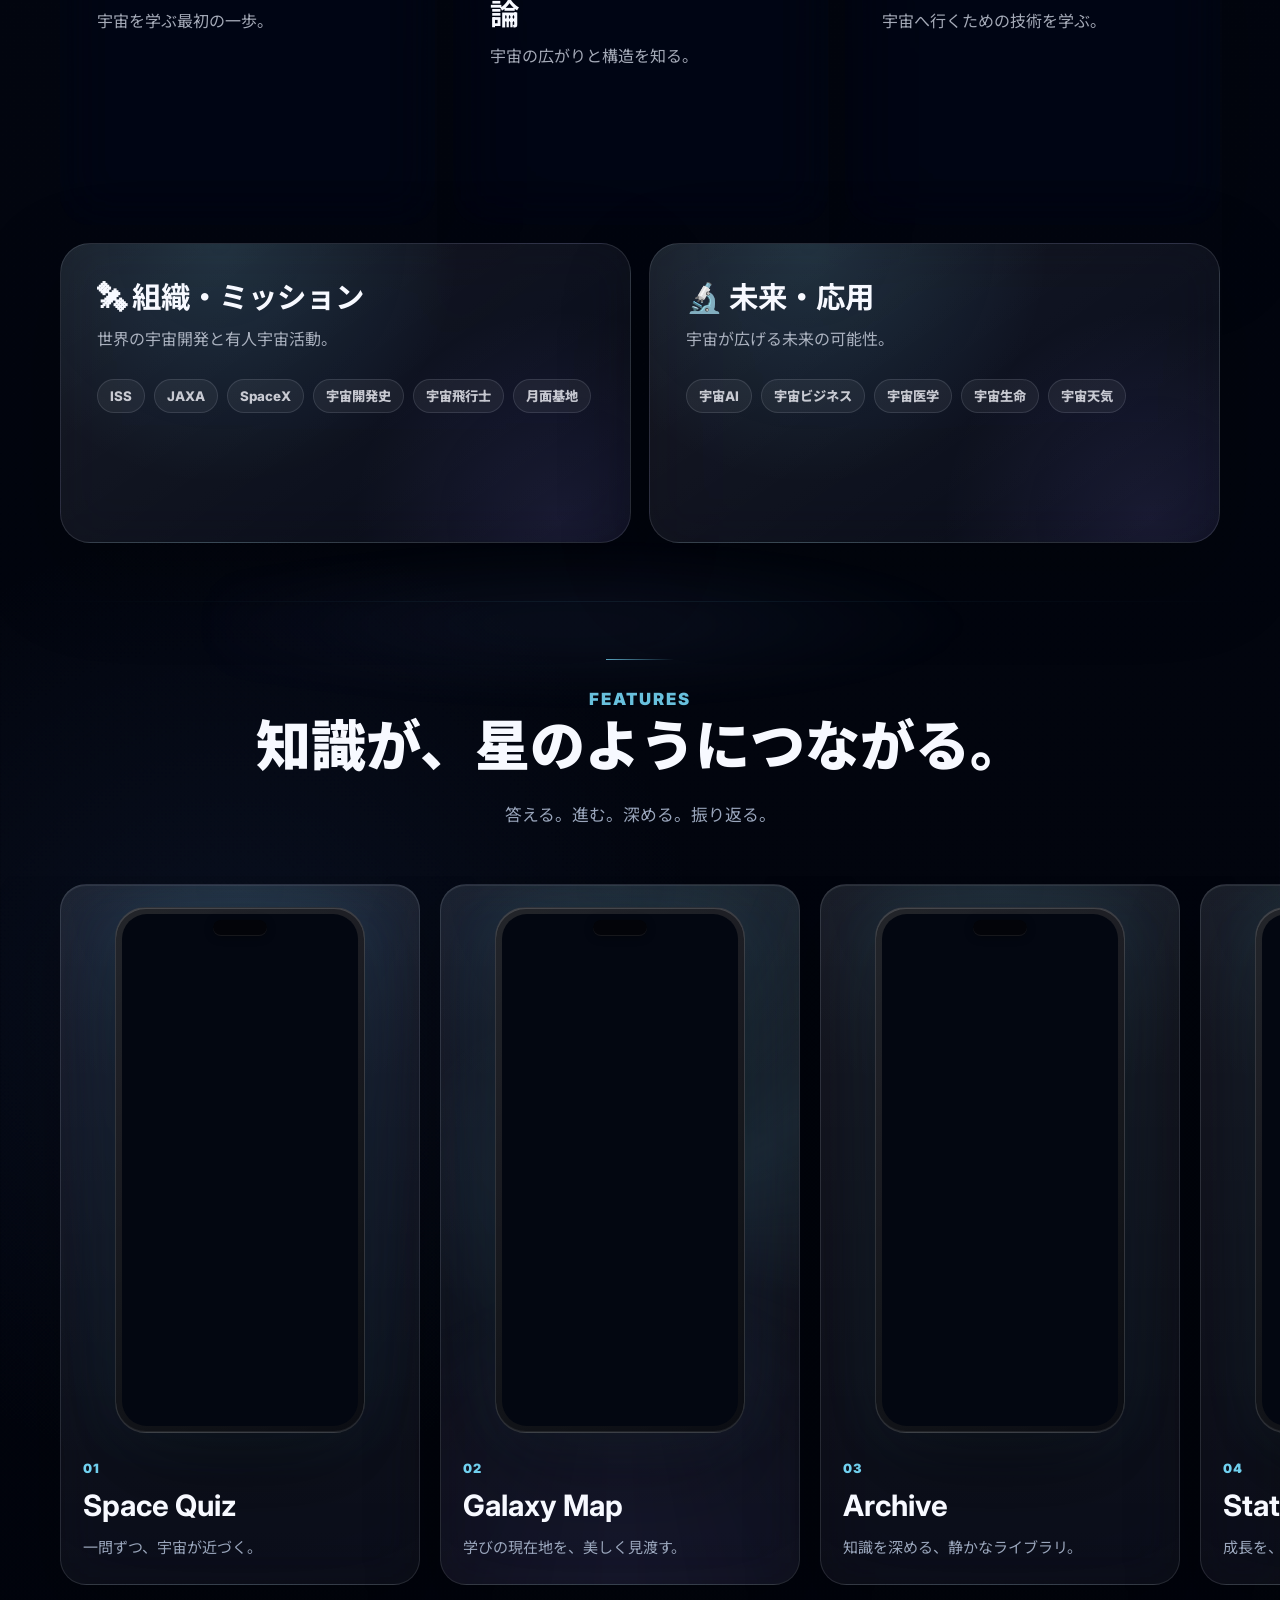
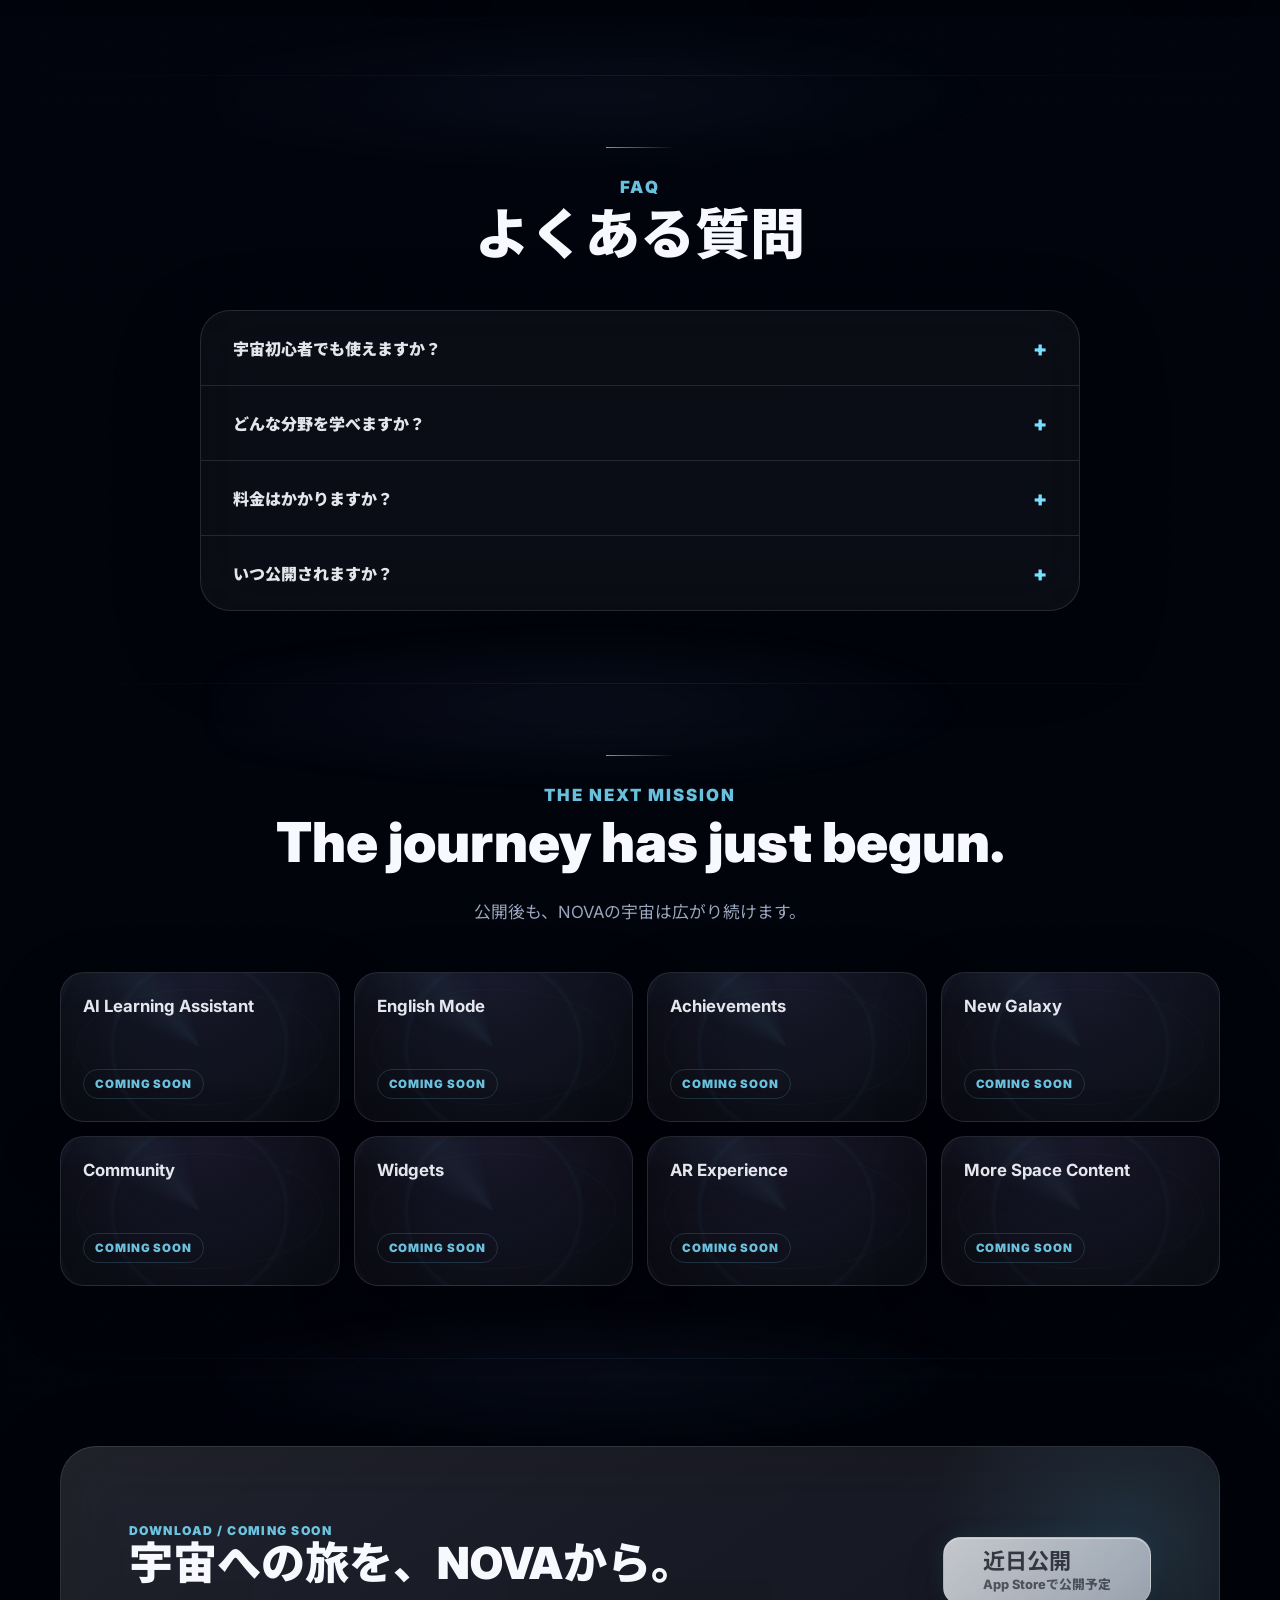
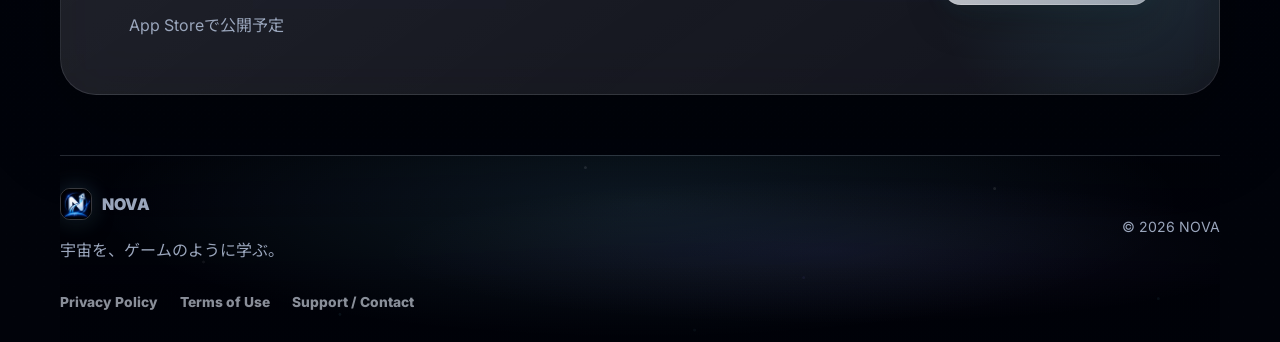
==== commit f90eb035: "Add files via upload" ====
--- a/index.html
+++ b/index.html
@@ -17,6 +17,7 @@
   <meta name="keywords" content="NOVA, 宇宙, Space, 学習アプリ, Quiz, Galaxy, Astronomy, Space Learning">
   <meta name="author" content="NOVA">
   <meta name="theme-color" content="#050816">
+  <link rel="canonical" href="https://space-nova.netlify.app/">
   <meta property="og:type" content="website">
   <meta property="og:title" content="NOVA | 宇宙を、ゲームのように学ぶ。">
   <meta property="og:description" content="宇宙を、ゲームのように学ぶ。クイズ・銀河マップ・図鑑・ミッションで楽しく宇宙を学べる学習アプリ。">
@@ -32,11 +33,11 @@
   <link rel="preconnect" href="https://fonts.googleapis.com">
   <link rel="preconnect" href="https://fonts.gstatic.com" crossorigin>
   <link rel="preload" as="image" href="images/optimized/LaunchView-660.jpg" imagesrcset="images/optimized/LaunchView-360.jpg 360w, images/optimized/LaunchView-660.jpg 660w" imagesizes="(max-width: 680px) 252px, 320px" fetchpriority="high">
-  <link rel="preload" as="style" href="https://fonts.googleapis.com/css2?family=Inter:wght@400;500;600;700;800;900&family=Noto+Sans+JP:wght@400;500;700;800;900&display=swap">
-  <link href="https://fonts.googleapis.com/css2?family=Inter:wght@400;500;600;700;800;900&family=Noto+Sans+JP:wght@400;500;700;800;900&display=swap" rel="stylesheet" media="print" onload="this.media='all'">
-  <noscript><link href="https://fonts.googleapis.com/css2?family=Inter:wght@400;500;600;700;800;900&family=Noto+Sans+JP:wght@400;500;700;800;900&display=swap" rel="stylesheet"></noscript>
+  <link rel="preload" as="style" href="https://fonts.googleapis.com/css2?family=Inter:wght@400;500;600;700;800;900&amp;family=Noto+Sans+JP:wght@400;500;700;800;900&amp;display=swap">
+  <link href="https://fonts.googleapis.com/css2?family=Inter:wght@400;500;600;700;800;900&amp;family=Noto+Sans+JP:wght@400;500;700;800;900&amp;display=swap" rel="stylesheet" media="print" onload="this.media='all'">
+  <noscript><link href="https://fonts.googleapis.com/css2?family=Inter:wght@400;500;600;700;800;900&amp;family=Noto+Sans+JP:wght@400;500;700;800;900&amp;display=swap" rel="stylesheet"></noscript>
   <style>
-    :root{--bg:#01040b;--text:#f7f9ff;--muted:#9aa6bc;--line:rgba(226,238,255,.12);--cyan:#79dfff;--violet:#9a86ff;--launch-progress:0;--launch-rocket-y:0px;--launch-flame-scale:1;--launch-copy-y:0px;--launch-stars-opacity:.36;--launch-rocket-glow:36px;--launch-smoke-opacity:.72;--launch-smoke-scale:1;--launch-intro-opacity:1;--launch-pad-glow-opacity:.18;--launch-cloud-opacity:0;--launch-cloud-field-opacity:0;--launch-atmo-opacity:0;--launch-space-opacity:0;--launch-particle-opacity:0;--launch-flame-opacity:.9;--launch-rocket-light:.08;--motion-premium:cubic-bezier(.16,1,.3,1);--interaction-duration-fast:240ms}*{box-sizing:border-box}html{scroll-behavior:smooth;scroll-padding-top:96px}body{margin:0;min-height:100vh;color:var(--text);background:radial-gradient(circle at 50% -12%,rgba(121,223,255,.18),transparent 34rem),radial-gradient(circle at 82% 18%,rgba(154,134,255,.12),transparent 28rem),radial-gradient(circle at 18% 78%,rgba(74,113,190,.1),transparent 30rem),linear-gradient(180deg,#01040b 0%,#030713 46%,#01030a 100%);font-family:Inter,"Noto Sans JP",system-ui,-apple-system,BlinkMacSystemFont,sans-serif;overflow-x:hidden}a{color:inherit;text-decoration:none}img{display:block;max-width:100%}.space-canvas{position:fixed;inset:0;z-index:-1;width:100%;height:100%;pointer-events:none}.site-header{position:fixed;top:16px;left:50%;z-index:20;display:flex;height:auto;min-height:0;width:min(1040px,calc(100% - 32px));align-items:center;justify-content:space-between;gap:16px;padding:9px 12px;border:1px solid rgba(226,238,255,.12);border-radius:999px;background:rgba(3,8,18,.58);box-shadow:0 16px 46px rgba(0,0,0,.34);backdrop-filter:blur(26px) saturate(150%);transform:translateX(-50%)}.brand{display:inline-flex;align-items:center;gap:10px;font-weight:900;letter-spacing:0}.brand-logo{width:32px;height:32px;border:1px solid rgba(255,255,255,.22);border-radius:10px;object-fit:cover;box-shadow:0 8px 22px rgba(0,0,0,.32),0 0 24px rgba(121,223,255,.2)}.nav-links{display:flex;align-items:center;gap:20px;color:var(--muted);font-size:.82rem;font-weight:700}.nav-cta{display:inline-flex;min-height:40px;align-items:center;justify-content:center;padding:0 16px;border-radius:999px;background:rgba(255,255,255,.075);color:var(--text);font-weight:900;white-space:nowrap;box-shadow:0 10px 28px rgba(0,0,0,.16),inset 0 1px 0 rgba(255,255,255,.08);backdrop-filter:blur(18px)}.launch-intro{position:relative;display:grid;min-height:150vh;grid-template-rows:minmax(180px,.72fr) minmax(340px,1.25fr) minmax(118px,.38fr);align-items:center;justify-items:center;overflow:hidden}.launch-intro::before{position:absolute;inset:0;z-index:0;pointer-events:none;background:radial-gradient(ellipse at 50% 106%,rgba(255,135,78,var(--launch-pad-glow-opacity)),transparent 30rem),radial-gradient(ellipse at 50% 84%,rgba(226,238,255,var(--launch-cloud-opacity)),transparent 34rem),radial-gradient(circle at 50% 38%,rgba(121,223,255,var(--launch-atmo-opacity)),transparent 44rem),radial-gradient(circle at 50% 12%,rgba(12,20,44,var(--launch-space-opacity)),transparent 48rem),radial-gradient(circle at 50% 58%,rgba(121,223,255,.2),transparent 24rem),radial-gradient(circle at 52% 30%,rgba(154,134,255,.14),transparent 34rem),radial-gradient(ellipse at 50% 100%,rgba(255,130,82,.12),transparent 26rem),linear-gradient(180deg,rgba(1,4,11,.06),rgba(1,4,11,.58) 52%,rgba(1,3,9,.96));content:"";opacity:var(--launch-intro-opacity)}.launch-stars{position:absolute;inset:0;z-index:1;pointer-events:none;background:radial-gradient(circle at 18% 24%,rgba(255,255,255,.72) 0 1px,transparent 2px),radial-gradient(circle at 76% 18%,rgba(121,223,255,.58) 0 1px,transparent 2px),radial-gradient(circle at 68% 62%,rgba(255,255,255,.42) 0 1px,transparent 2px),radial-gradient(circle at 28% 72%,rgba(154,134,255,.44) 0 1px,transparent 2px),radial-gradient(circle at 86% 48%,rgba(255,255,255,.34) 0 1px,transparent 2px),radial-gradient(circle at 10% 55%,rgba(121,223,255,.36) 0 1px,transparent 2px);opacity:var(--launch-stars-opacity)}.launch-clouds{position:absolute;inset:0;pointer-events:none;opacity:var(--launch-cloud-field-opacity)}.launch-clouds-back{z-index:2}.launch-clouds-front{z-index:3;mix-blend-mode:screen}.launch-copy{position:sticky;top:108px;z-index:4;grid-row:1;align-self:start;margin-top:clamp(92px,11vh,132px);text-align:center;opacity:var(--launch-intro-opacity);transform:translateY(var(--launch-copy-y))}.launch-copy p{margin:0;color:var(--text);font-size:clamp(5.6rem,16vw,13rem);font-weight:900;line-height:.82;text-shadow:0 0 76px rgba(121,223,255,.24),0 24px 80px rgba(0,0,0,.42)}.launch-copy span{display:inline-flex;margin-top:26px;color:rgba(215,222,235,.76);font-size:clamp(.78rem,1.25vw,1rem);font-weight:900;letter-spacing:.28em;text-transform:uppercase}.launch-pad{position:sticky;top:clamp(210px,31vh,320px);z-index:3;grid-row:2;width:min(900px,96vw);height:min(620px,66vh);margin-top:clamp(20px,5vh,54px);opacity:var(--launch-intro-opacity);pointer-events:none}.launch-rocket{position:absolute;left:50%;bottom:148px;width:clamp(98px,10vw,142px);height:clamp(236px,25vw,338px);border:1px solid rgba(226,238,255,.58);border-radius:999px 999px 44% 44%;background:linear-gradient(90deg,rgba(255,143,84,var(--launch-rocket-light)),transparent 22%,transparent 78%,rgba(121,223,255,.08)),radial-gradient(circle at 50% 25%,rgba(121,223,255,.32),transparent 24px),linear-gradient(145deg,rgba(255,255,255,.96),rgba(196,213,234,.78) 54%,rgba(105,128,170,.62));box-shadow:0 0 var(--launch-rocket-glow) rgba(121,223,255,.26),0 40px 120px rgba(0,0,0,.56),inset 0 1px 0 rgba(255,255,255,.84);transform:translate(-50%,var(--launch-rocket-y)) rotate(-3deg)}.launch-rocket-window{position:absolute;top:26%;left:50%;width:28%;height:12%;border:1px solid rgba(4,13,28,.24);border-radius:50%;background:radial-gradient(circle at 35% 28%,#fff,rgba(121,223,255,.76) 42%,rgba(45,83,140,.94));box-shadow:0 0 24px rgba(121,223,255,.5);transform:translateX(-50%)}.launch-flame{position:absolute;top:calc(100% - 2px);left:50%;width:48%;height:clamp(230px,26vw,360px);border-radius:50% 50% 999px 999px;background:radial-gradient(circle at 50% 4%,#fff,transparent 12%),radial-gradient(ellipse at 50% 18%,rgba(121,223,255,.84),transparent 32%),radial-gradient(ellipse at 50% 42%,rgba(255,150,82,.62),transparent 50%),linear-gradient(to bottom,rgba(255,231,188,.96),rgba(255,119,72,.58) 36%,rgba(154,134,255,.16) 70%,transparent);filter:blur(2.2px) drop-shadow(0 0 44px rgba(255,142,87,.36)) drop-shadow(0 0 46px rgba(121,223,255,.26));opacity:var(--launch-flame-opacity);transform:translateX(-50%) scaleY(var(--launch-flame-scale));transform-origin:top center}.launch-smoke{position:absolute;left:50%;bottom:24px;border-radius:50%;background:radial-gradient(circle,rgba(245,250,255,.32),rgba(226,238,255,.18) 28%,rgba(121,223,255,.055) 52%,transparent 76%);filter:blur(22px);opacity:var(--launch-smoke-opacity)}.smoke-one{width:min(760px,94vw);height:190px;transform:translateX(-50%) scale(var(--launch-smoke-scale))}.smoke-two{width:min(540px,68vw);height:172px;transform:translateX(-76%) scale(var(--launch-smoke-scale))}.smoke-three{width:min(540px,68vw);height:172px;transform:translateX(-24%) scale(var(--launch-smoke-scale))}.smoke-four{width:min(980px,100vw);height:150px;bottom:-18px;transform:translateX(-50%) scale(var(--launch-smoke-scale));opacity:var(--launch-smoke-opacity)}.launch-scroll-cue{position:sticky;top:calc(100vh - 118px);z-index:4;grid-row:3;display:grid;justify-items:center;gap:13px;margin-bottom:34px;color:rgba(215,222,235,.64);font-size:.72rem;font-weight:900;letter-spacing:.18em;opacity:var(--launch-intro-opacity);text-transform:uppercase}.launch-arrow{display:block;width:34px;height:34px;border:1px solid rgba(226,238,255,.16);border-radius:50%;background:rgba(255,255,255,.055);box-shadow:0 0 28px rgba(121,223,255,.12);backdrop-filter:blur(18px)}@media(max-width:900px){.nav-links{display:none}}@media(max-width:680px){.site-header{top:12px;width:calc(100% - 24px)}.nav-cta{min-height:38px;padding:0 14px;font-size:.82rem}.launch-intro{min-height:132vh;grid-template-rows:minmax(154px,.66fr) minmax(300px,1.28fr) minmax(104px,.36fr)}.launch-copy{margin-top:92px}.launch-pad{top:calc(100vh - 360px);width:min(620px,96vw);height:390px}.launch-rocket{bottom:118px;width:72px;height:176px}.launch-flame{height:176px}.launch-smoke{filter:blur(12px)}.launch-scroll-cue{top:calc(100vh - 104px)}}
+    :root{--bg:#01040b;--text:#f7f9ff;--muted:#9aa6bc;--line:rgba(226,238,255,.12);--cyan:#79dfff;--violet:#9a86ff;--launch-progress:0;--launch-rocket-y:0px;--launch-flame-scale:1;--launch-copy-y:0px;--launch-stars-opacity:.36;--launch-rocket-glow:36px;--launch-smoke-opacity:.72;--launch-smoke-scale:1;--launch-intro-opacity:1;--launch-pad-glow-opacity:.18;--launch-cloud-opacity:0;--launch-cloud-field-opacity:0;--launch-atmo-opacity:0;--launch-space-opacity:0;--launch-particle-opacity:0;--launch-flame-opacity:.9;--launch-rocket-light:.08;--motion-premium:cubic-bezier(.16,1,.3,1);--interaction-duration-fast:240ms}*{box-sizing:border-box}html{scroll-behavior:smooth;scroll-padding-top:96px}body{margin:0;min-height:100vh;color:var(--text);background:radial-gradient(circle at 50% -12%,rgba(121,223,255,.18),transparent 34rem),radial-gradient(circle at 82% 18%,rgba(154,134,255,.12),transparent 28rem),radial-gradient(circle at 18% 78%,rgba(74,113,190,.1),transparent 30rem),linear-gradient(180deg,#01040b 0%,#030713 46%,#01030a 100%);font-family:Inter,"Noto Sans JP",system-ui,-apple-system,BlinkMacSystemFont,sans-serif;overflow-x:hidden}a{color:inherit;text-decoration:none}img{display:block;max-width:100%}.space-canvas{position:fixed;inset:0;z-index:-1;width:100%;height:100%;pointer-events:none}.site-header{position:fixed;top:16px;left:50%;z-index:20;display:flex;height:auto;min-height:0;width:min(1040px,calc(100% - 32px));align-items:center;justify-content:space-between;gap:16px;padding:9px 12px;border:1px solid rgba(226,238,255,.12);border-radius:999px;background:rgba(3,8,18,.58);box-shadow:0 16px 46px rgba(0,0,0,.34);backdrop-filter:blur(26px) saturate(150%);transform:translateX(-50%)}.brand{display:inline-flex;align-items:center;gap:10px;font-weight:900;letter-spacing:0}.brand-logo{width:32px;height:32px;border:1px solid rgba(255,255,255,.22);border-radius:10px;object-fit:cover;box-shadow:0 8px 22px rgba(0,0,0,.32),0 0 24px rgba(121,223,255,.2)}.nav-links{display:flex;align-items:center;gap:20px;color:var(--muted);font-size:.82rem;font-weight:700}.mobile-language-nav{display:none}.language-switch{display:inline-flex;align-items:center;gap:2px;margin-left:2px;padding:3px;border:1px solid rgba(226,238,255,.14);border-radius:999px;background:rgba(255,255,255,.065);box-shadow:0 10px 26px rgba(0,0,0,.18),inset 0 1px 0 rgba(255,255,255,.08);backdrop-filter:blur(18px) saturate(150%)}.language-option{appearance:none;display:inline-flex;min-width:34px;min-height:28px;align-items:center;justify-content:center;padding:0 10px;border:0;border-radius:999px;background:transparent;color:var(--text);cursor:pointer;font-family:inherit;font-size:.74rem;font-weight:900;line-height:1;transition:background .25s var(--motion-premium),color .25s var(--motion-premium),box-shadow .25s var(--motion-premium),transform .25s var(--motion-premium)}.language-option::after{display:none}.language-option:hover,.language-option:focus-visible{color:var(--text)}.language-option:focus-visible{outline:2px solid rgba(121,223,255,.72);outline-offset:2px}.language-option.is-active{background:linear-gradient(135deg,var(--cyan),#6d93ff);color:#03101e;box-shadow:0 0 22px rgba(121,223,255,.28),inset 0 1px 0 rgba(255,255,255,.36);text-shadow:none}.nav-cta{display:inline-flex;min-height:40px;align-items:center;justify-content:center;padding:0 16px;border-radius:999px;background:rgba(255,255,255,.075);color:var(--text);font-weight:900;white-space:nowrap;box-shadow:0 10px 28px rgba(0,0,0,.16),inset 0 1px 0 rgba(255,255,255,.08);backdrop-filter:blur(18px)}.launch-intro{position:relative;display:grid;min-height:150vh;grid-template-rows:minmax(180px,.72fr) minmax(340px,1.25fr) minmax(118px,.38fr);align-items:center;justify-items:center;overflow:hidden}.launch-intro::before{position:absolute;inset:0;z-index:0;pointer-events:none;background:radial-gradient(ellipse at 50% 106%,rgba(255,135,78,var(--launch-pad-glow-opacity)),transparent 30rem),radial-gradient(ellipse at 50% 84%,rgba(226,238,255,var(--launch-cloud-opacity)),transparent 34rem),radial-gradient(circle at 50% 38%,rgba(121,223,255,var(--launch-atmo-opacity)),transparent 44rem),radial-gradient(circle at 50% 12%,rgba(12,20,44,var(--launch-space-opacity)),transparent 48rem),radial-gradient(circle at 50% 58%,rgba(121,223,255,.2),transparent 24rem),radial-gradient(circle at 52% 30%,rgba(154,134,255,.14),transparent 34rem),radial-gradient(ellipse at 50% 100%,rgba(255,130,82,.12),transparent 26rem),linear-gradient(180deg,rgba(1,4,11,.06),rgba(1,4,11,.58) 52%,rgba(1,3,9,.96));content:"";opacity:var(--launch-intro-opacity)}.launch-stars{position:absolute;inset:0;z-index:1;pointer-events:none;background:radial-gradient(circle at 18% 24%,rgba(255,255,255,.72) 0 1px,transparent 2px),radial-gradient(circle at 76% 18%,rgba(121,223,255,.58) 0 1px,transparent 2px),radial-gradient(circle at 68% 62%,rgba(255,255,255,.42) 0 1px,transparent 2px),radial-gradient(circle at 28% 72%,rgba(154,134,255,.44) 0 1px,transparent 2px),radial-gradient(circle at 86% 48%,rgba(255,255,255,.34) 0 1px,transparent 2px),radial-gradient(circle at 10% 55%,rgba(121,223,255,.36) 0 1px,transparent 2px);opacity:var(--launch-stars-opacity)}.launch-clouds{position:absolute;inset:0;pointer-events:none;opacity:var(--launch-cloud-field-opacity)}.launch-clouds-back{z-index:2}.launch-clouds-front{z-index:3;mix-blend-mode:screen}.launch-copy{position:sticky;top:108px;z-index:4;grid-row:1;align-self:start;margin-top:clamp(92px,11vh,132px);text-align:center;opacity:var(--launch-intro-opacity);transform:translateY(var(--launch-copy-y))}.launch-copy p{margin:0;color:var(--text);font-size:clamp(5.6rem,16vw,13rem);font-weight:900;line-height:.82;text-shadow:0 0 76px rgba(121,223,255,.24),0 24px 80px rgba(0,0,0,.42)}.launch-copy span{display:inline-flex;margin-top:26px;color:rgba(215,222,235,.76);font-size:clamp(.78rem,1.25vw,1rem);font-weight:900;letter-spacing:.28em;text-transform:uppercase}.launch-pad{position:sticky;top:clamp(210px,31vh,320px);z-index:3;grid-row:2;width:min(900px,96vw);height:min(620px,66vh);margin-top:clamp(20px,5vh,54px);opacity:var(--launch-intro-opacity);pointer-events:none}.launch-rocket{position:absolute;left:50%;bottom:148px;width:clamp(98px,10vw,142px);height:clamp(236px,25vw,338px);border:1px solid rgba(226,238,255,.58);border-radius:999px 999px 44% 44%;background:linear-gradient(90deg,rgba(255,143,84,var(--launch-rocket-light)),transparent 22%,transparent 78%,rgba(121,223,255,.08)),radial-gradient(circle at 50% 25%,rgba(121,223,255,.32),transparent 24px),linear-gradient(145deg,rgba(255,255,255,.96),rgba(196,213,234,.78) 54%,rgba(105,128,170,.62));box-shadow:0 0 var(--launch-rocket-glow) rgba(121,223,255,.26),0 40px 120px rgba(0,0,0,.56),inset 0 1px 0 rgba(255,255,255,.84);transform:translate(-50%,var(--launch-rocket-y)) rotate(-3deg)}.launch-rocket-window{position:absolute;top:26%;left:50%;width:28%;height:12%;border:1px solid rgba(4,13,28,.24);border-radius:50%;background:radial-gradient(circle at 35% 28%,#fff,rgba(121,223,255,.76) 42%,rgba(45,83,140,.94));box-shadow:0 0 24px rgba(121,223,255,.5);transform:translateX(-50%)}.launch-flame{position:absolute;top:calc(100% - 2px);left:50%;width:48%;height:clamp(230px,26vw,360px);border-radius:50% 50% 999px 999px;background:radial-gradient(circle at 50% 4%,#fff,transparent 12%),radial-gradient(ellipse at 50% 18%,rgba(121,223,255,.84),transparent 32%),radial-gradient(ellipse at 50% 42%,rgba(255,150,82,.62),transparent 50%),linear-gradient(to bottom,rgba(255,231,188,.96),rgba(255,119,72,.58) 36%,rgba(154,134,255,.16) 70%,transparent);filter:blur(2.2px) drop-shadow(0 0 44px rgba(255,142,87,.36)) drop-shadow(0 0 46px rgba(121,223,255,.26));opacity:var(--launch-flame-opacity);transform:translateX(-50%) scaleY(var(--launch-flame-scale));transform-origin:top center}.launch-smoke{position:absolute;left:50%;bottom:24px;border-radius:50%;background:radial-gradient(circle,rgba(245,250,255,.32),rgba(226,238,255,.18) 28%,rgba(121,223,255,.055) 52%,transparent 76%);filter:blur(22px);opacity:var(--launch-smoke-opacity)}.smoke-one{width:min(760px,94vw);height:190px;transform:translateX(-50%) scale(var(--launch-smoke-scale))}.smoke-two{width:min(540px,68vw);height:172px;transform:translateX(-76%) scale(var(--launch-smoke-scale))}.smoke-three{width:min(540px,68vw);height:172px;transform:translateX(-24%) scale(var(--launch-smoke-scale))}.smoke-four{width:min(980px,100vw);height:150px;bottom:-18px;transform:translateX(-50%) scale(var(--launch-smoke-scale));opacity:var(--launch-smoke-opacity)}.launch-scroll-cue{position:sticky;top:calc(100vh - 118px);z-index:4;grid-row:3;display:grid;justify-items:center;gap:13px;margin-bottom:34px;color:rgba(215,222,235,.64);font-size:.72rem;font-weight:900;letter-spacing:.18em;opacity:var(--launch-intro-opacity);text-transform:uppercase}.launch-arrow{display:block;width:34px;height:34px;border:1px solid rgba(226,238,255,.16);border-radius:50%;background:rgba(255,255,255,.055);box-shadow:0 0 28px rgba(121,223,255,.12);backdrop-filter:blur(18px)}@media(max-width:900px){.nav-links{display:none}.mobile-language-nav{display:flex;align-items:center;margin-left:auto}}@media(max-width:680px){.site-header{top:12px;width:calc(100% - 24px)}.nav-cta{min-height:38px;padding:0 14px;font-size:.82rem}.launch-intro{min-height:132vh;grid-template-rows:minmax(154px,.66fr) minmax(300px,1.28fr) minmax(104px,.36fr)}.launch-copy{margin-top:92px}.launch-pad{top:calc(100vh - 360px);width:min(620px,96vw);height:390px}.launch-rocket{bottom:118px;width:72px;height:176px}.launch-flame{height:176px}.launch-smoke{filter:blur(12px)}.launch-scroll-cue{top:calc(100vh - 104px)}}
   </style>
   <link rel="preload" as="style" href="NOVA.css" onload="this.onload=null;this.rel='stylesheet'">
   <noscript><link rel="stylesheet" href="NOVA.css"></noscript>
@@ -66,6 +67,17 @@
       <a href="#vision">Vision</a>
       <a href="#journey">Journey</a>
       <a href="#features">Features</a>
+      <div class="language-switch" role="group" aria-label="Language switcher">
+        <button class="language-option is-active" type="button" data-language-option="ja" aria-pressed="true" aria-label="Show Japanese">JP</button>
+        <button class="language-option" type="button" data-language-option="en" aria-pressed="false" aria-label="Show English">EN</button>
+      </div>
+    </nav>
+
+    <nav class="mobile-language-nav" aria-label="Mobile language navigation">
+      <div class="language-switch" role="group" aria-label="Language switcher">
+        <button class="language-option is-active" type="button" data-language-option="ja" aria-pressed="true" aria-label="Show Japanese">JP</button>
+        <button class="language-option" type="button" data-language-option="en" aria-pressed="false" aria-label="Show English">EN</button>
+      </div>
     </nav>
 
     <a class="nav-cta disabled-cta" href="#download" aria-disabled="true">近日公開</a>
--- a/NOVA.css
+++ b/NOVA.css
@@ -738,6 +738,72 @@
   transform: scaleX(1);
 }
 
+.language-switch {
+  display: inline-flex;
+  align-items: center;
+  gap: 2px;
+  margin-left: 2px;
+  padding: 3px;
+  border: 1px solid rgba(226, 238, 255, 0.14);
+  border-radius: 999px;
+  background: rgba(255, 255, 255, 0.065);
+  box-shadow:
+    0 10px 26px rgba(0, 0, 0, 0.18),
+    inset 0 1px 0 rgba(255, 255, 255, 0.08);
+  backdrop-filter: blur(18px) saturate(150%);
+}
+
+.mobile-language-nav {
+  display: none;
+}
+
+.language-option {
+  appearance: none;
+  display: inline-flex;
+  min-width: 34px;
+  min-height: 28px;
+  align-items: center;
+  justify-content: center;
+  padding: 0 10px;
+  border: 0;
+  border-radius: 999px;
+  background: transparent;
+  color: var(--text);
+  cursor: pointer;
+  font-family: inherit;
+  font-size: 0.74rem;
+  font-weight: 900;
+  line-height: 1;
+  transition:
+    background 0.25s var(--motion-premium),
+    color 0.25s var(--motion-premium),
+    box-shadow 0.25s var(--motion-premium),
+    transform 0.25s var(--motion-premium);
+}
+
+.language-option::after {
+  display: none;
+}
+
+.language-option:hover,
+.language-option:focus-visible {
+  color: var(--text);
+}
+
+.language-option:focus-visible {
+  outline: 2px solid rgba(121, 223, 255, 0.72);
+  outline-offset: 2px;
+}
+
+.language-option.is-active {
+  background: linear-gradient(135deg, var(--cyan), var(--blue));
+  color: #03101e;
+  box-shadow:
+    0 0 22px rgba(121, 223, 255, 0.28),
+    inset 0 1px 0 rgba(255, 255, 255, 0.36);
+  text-shadow: none;
+}
+
 .nav-cta,
 .button {
   display: inline-flex;
@@ -2945,6 +3011,12 @@
     display: none;
   }
 
+  .mobile-language-nav {
+    display: flex;
+    align-items: center;
+    margin-left: auto;
+  }
+
   .hero,
   .product-row,
   .product-row.reversed,
--- a/NOVA.css
+++ b/NOVA.css
@@ -738,6 +738,72 @@
   transform: scaleX(1);
 }
 
+.language-switch {
+  display: inline-flex;
+  align-items: center;
+  gap: 2px;
+  margin-left: 2px;
+  padding: 3px;
+  border: 1px solid rgba(226, 238, 255, 0.14);
+  border-radius: 999px;
+  background: rgba(255, 255, 255, 0.065);
+  box-shadow:
+    0 10px 26px rgba(0, 0, 0, 0.18),
+    inset 0 1px 0 rgba(255, 255, 255, 0.08);
+  backdrop-filter: blur(18px) saturate(150%);
+}
+
+.mobile-language-nav {
+  display: none;
+}
+
+.language-option {
+  appearance: none;
+  display: inline-flex;
+  min-width: 34px;
+  min-height: 28px;
+  align-items: center;
+  justify-content: center;
+  padding: 0 10px;
+  border: 0;
+  border-radius: 999px;
+  background: transparent;
+  color: var(--text);
+  cursor: pointer;
+  font-family: inherit;
+  font-size: 0.74rem;
+  font-weight: 900;
+  line-height: 1;
+  transition:
+    background 0.25s var(--motion-premium),
+    color 0.25s var(--motion-premium),
+    box-shadow 0.25s var(--motion-premium),
+    transform 0.25s var(--motion-premium);
+}
+
+.language-option::after {
+  display: none;
+}
+
+.language-option:hover,
+.language-option:focus-visible {
+  color: var(--text);
+}
+
+.language-option:focus-visible {
+  outline: 2px solid rgba(121, 223, 255, 0.72);
+  outline-offset: 2px;
+}
+
+.language-option.is-active {
+  background: linear-gradient(135deg, var(--cyan), var(--blue));
+  color: #03101e;
+  box-shadow:
+    0 0 22px rgba(121, 223, 255, 0.28),
+    inset 0 1px 0 rgba(255, 255, 255, 0.36);
+  text-shadow: none;
+}
+
 .nav-cta,
 .button {
   display: inline-flex;
@@ -2945,6 +3011,12 @@
     display: none;
   }
 
+  .mobile-language-nav {
+    display: flex;
+    align-items: center;
+    margin-left: auto;
+  }
+
   .hero,
   .product-row,
   .product-row.reversed,
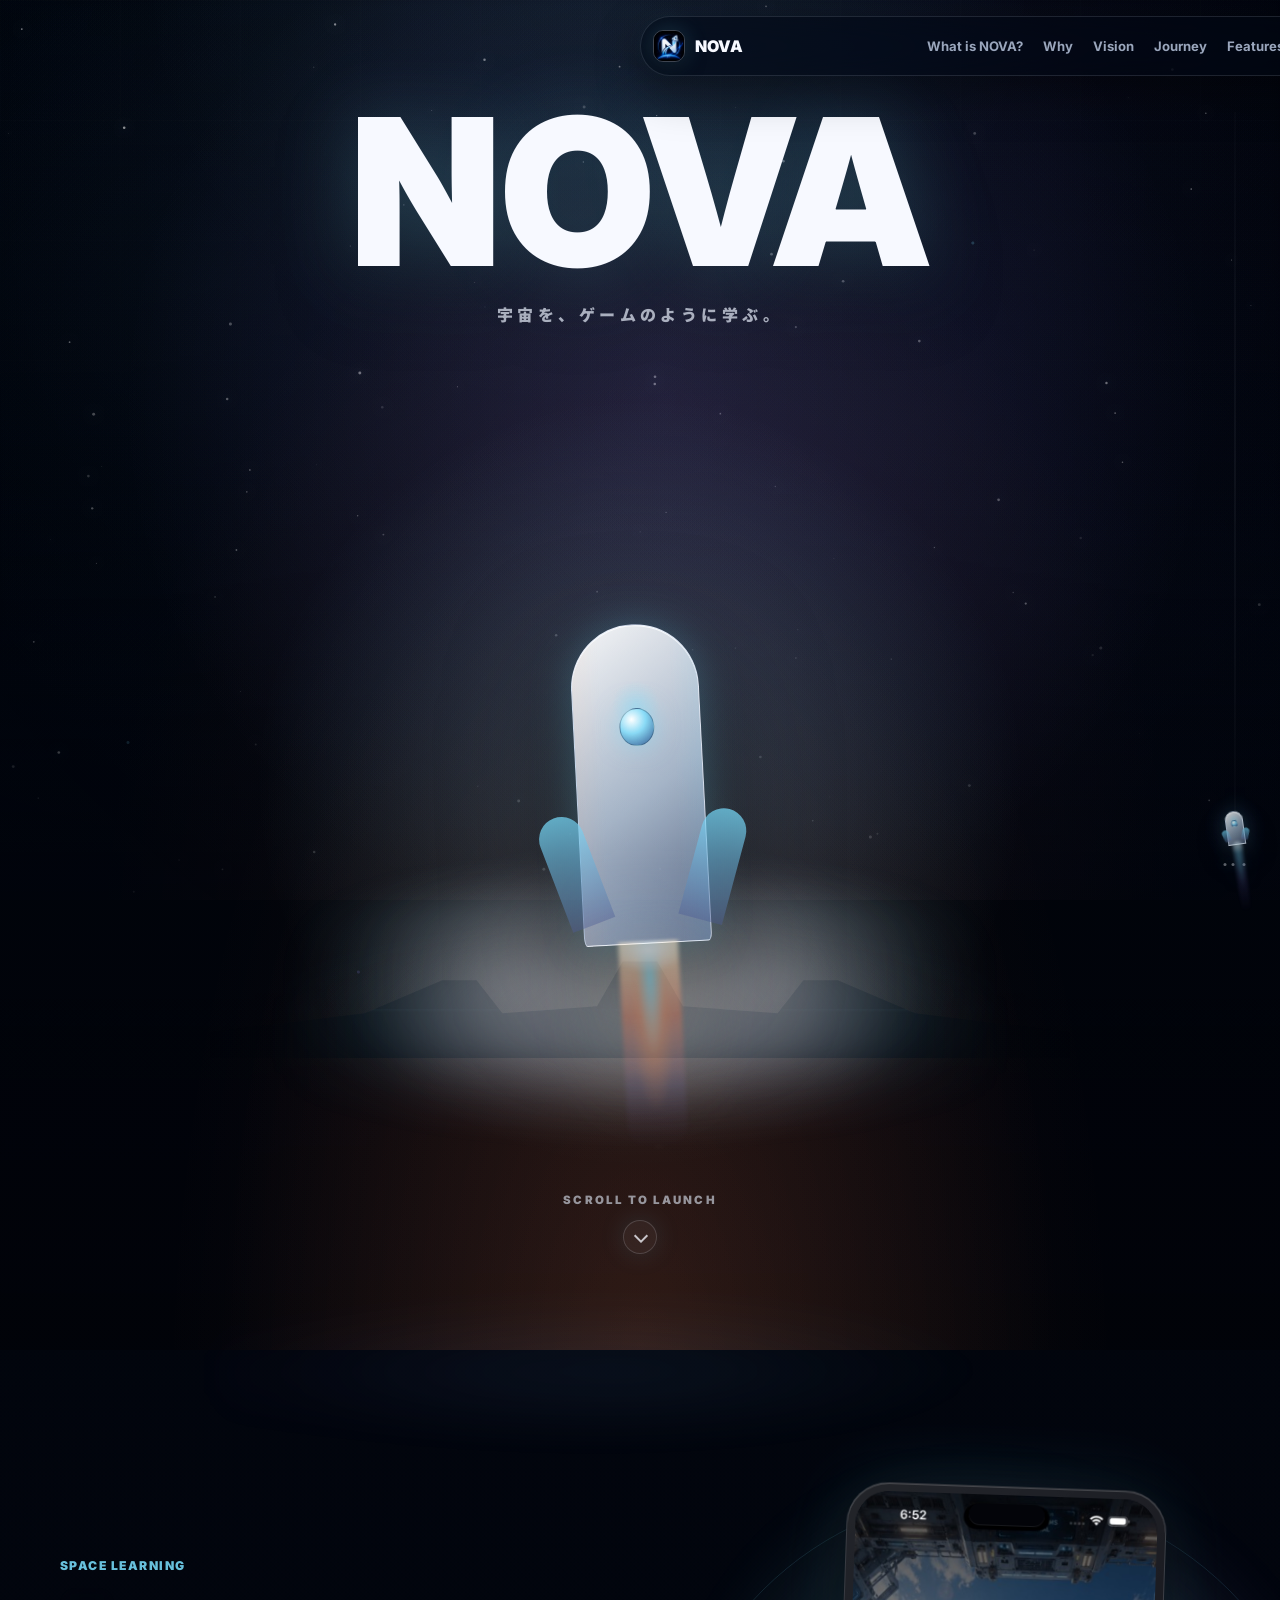
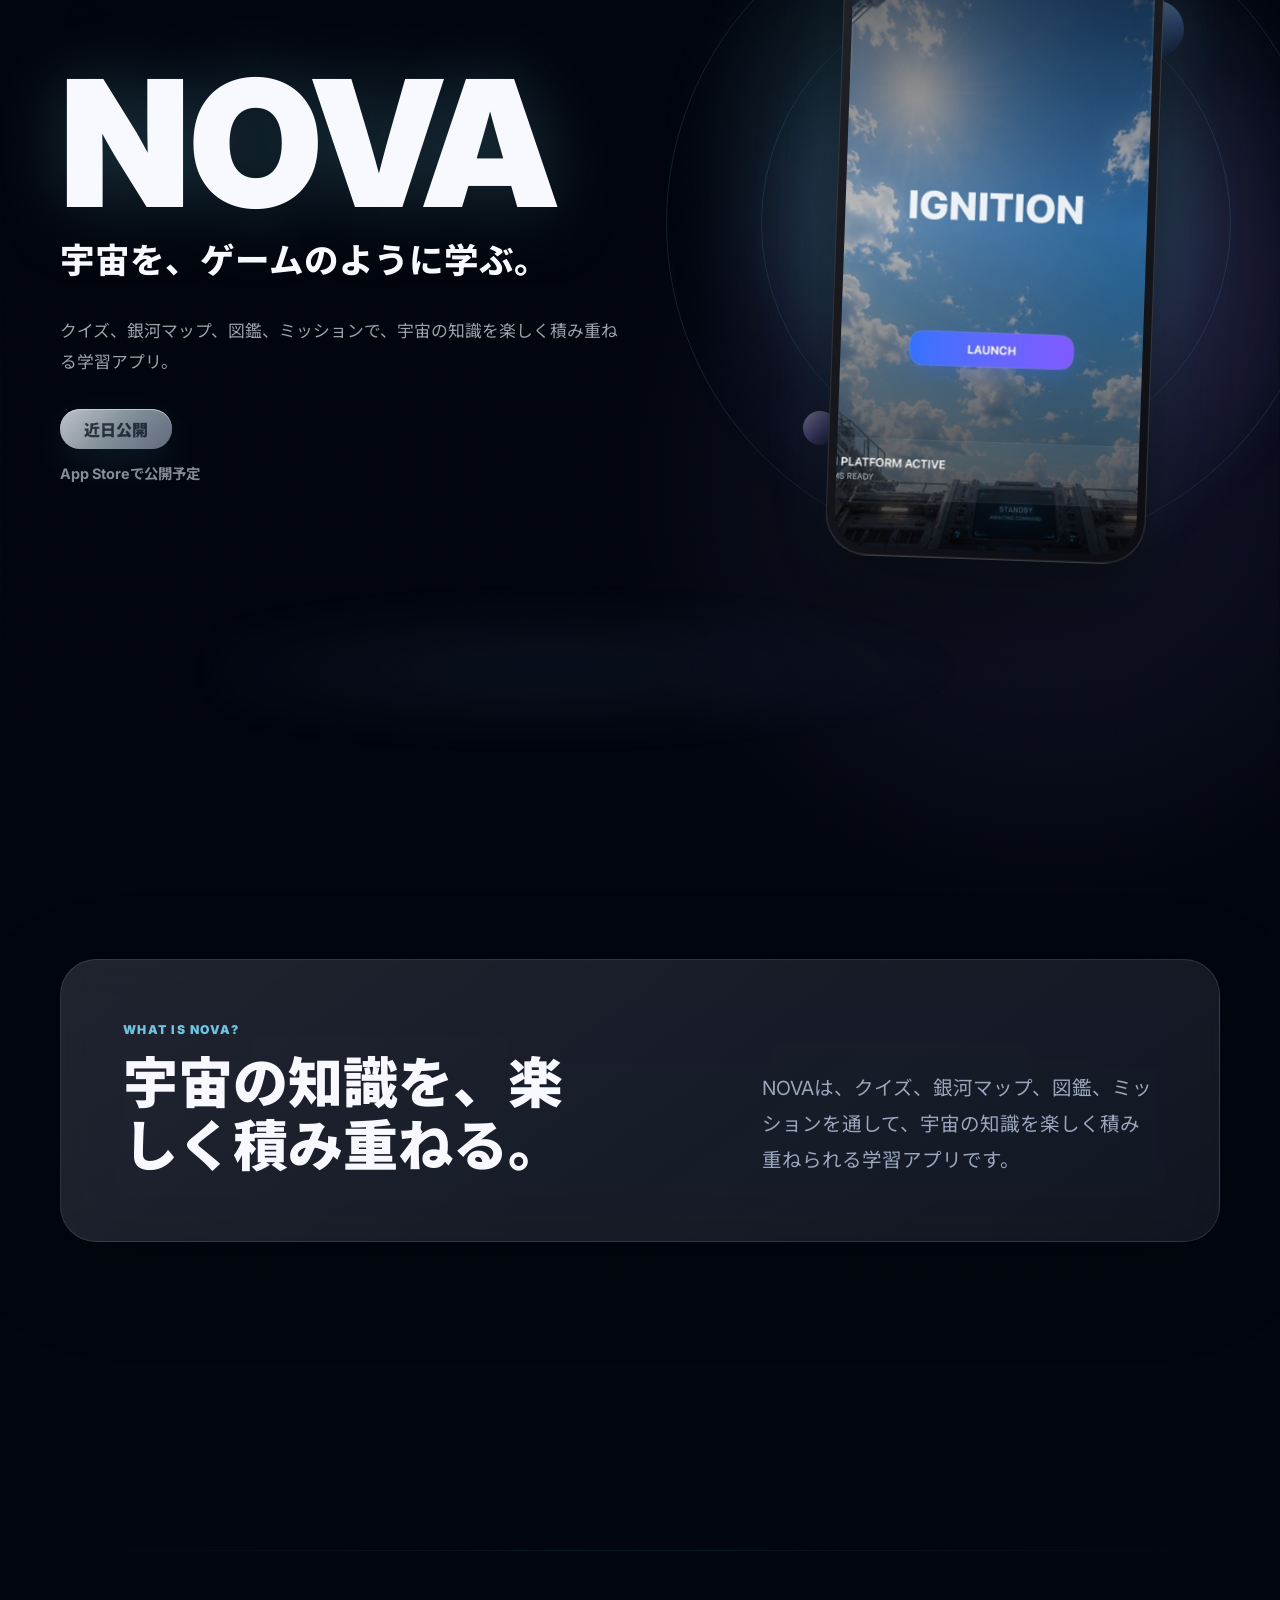
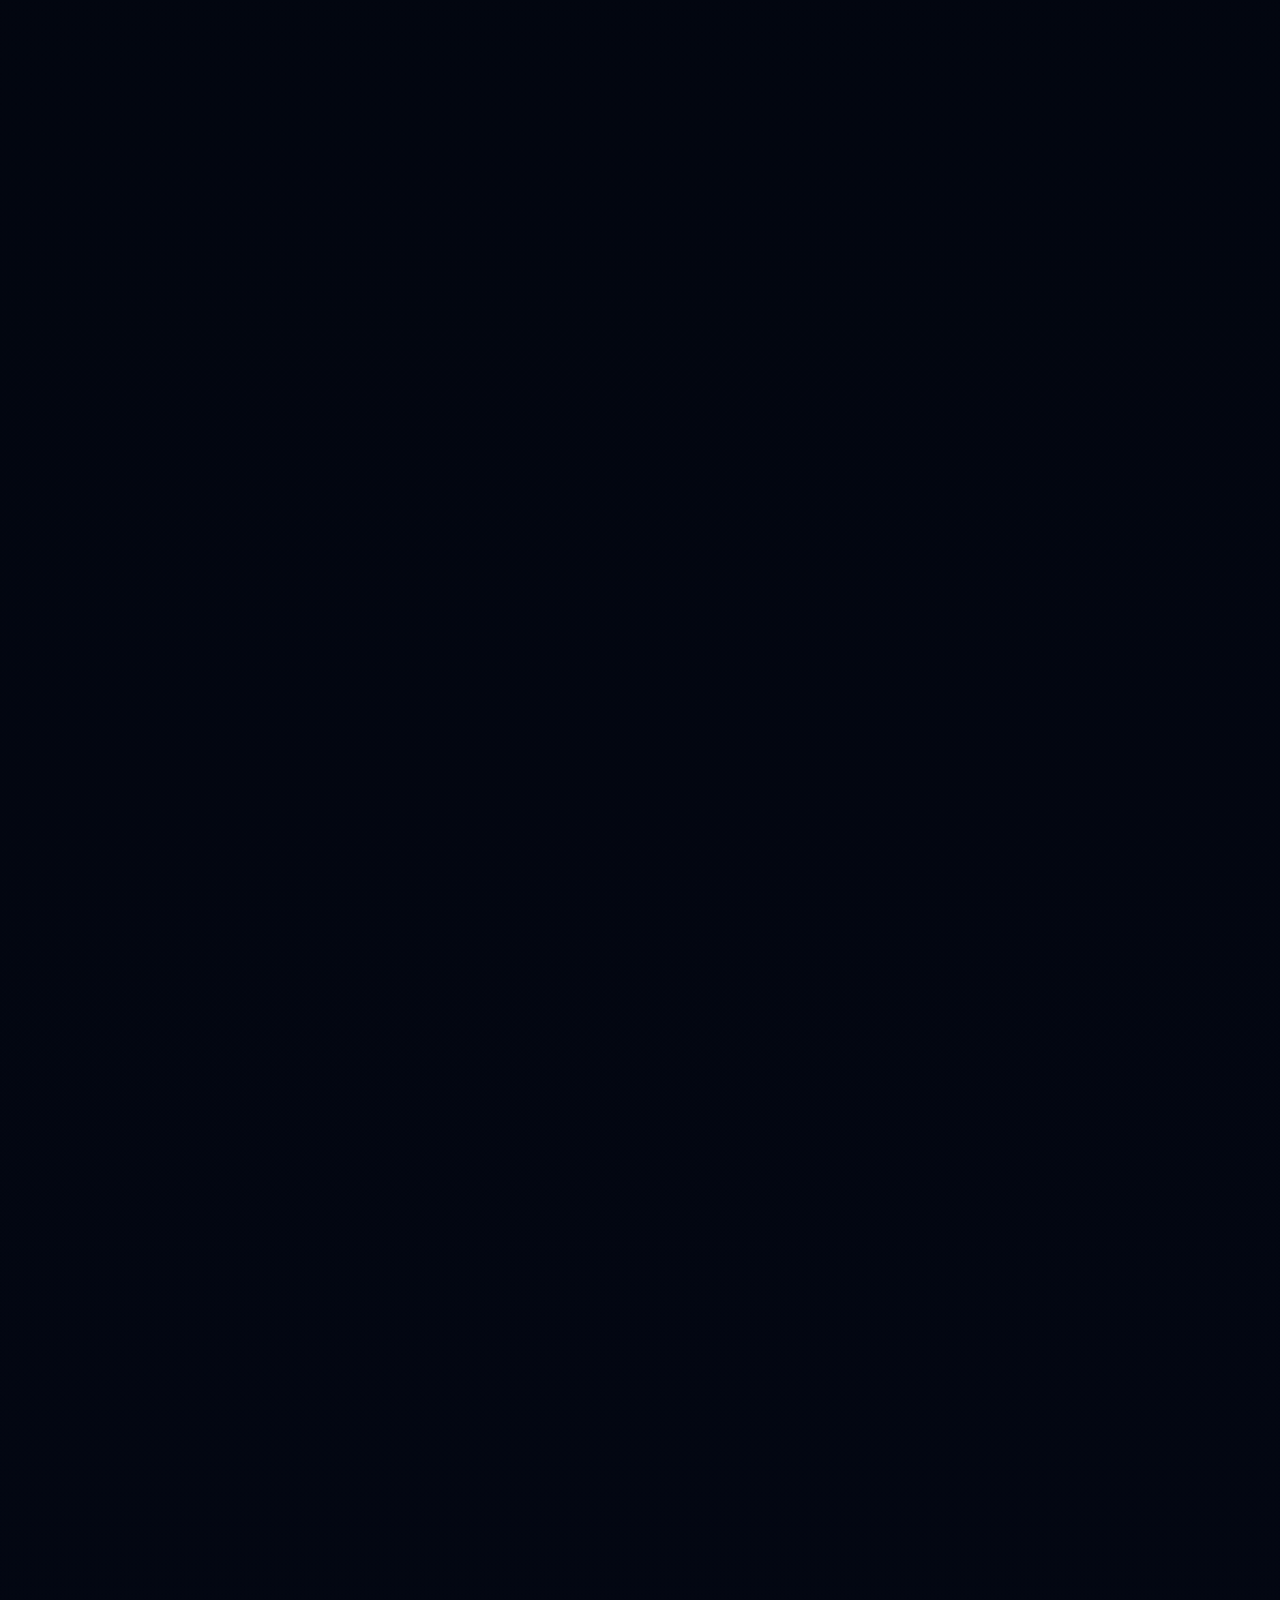
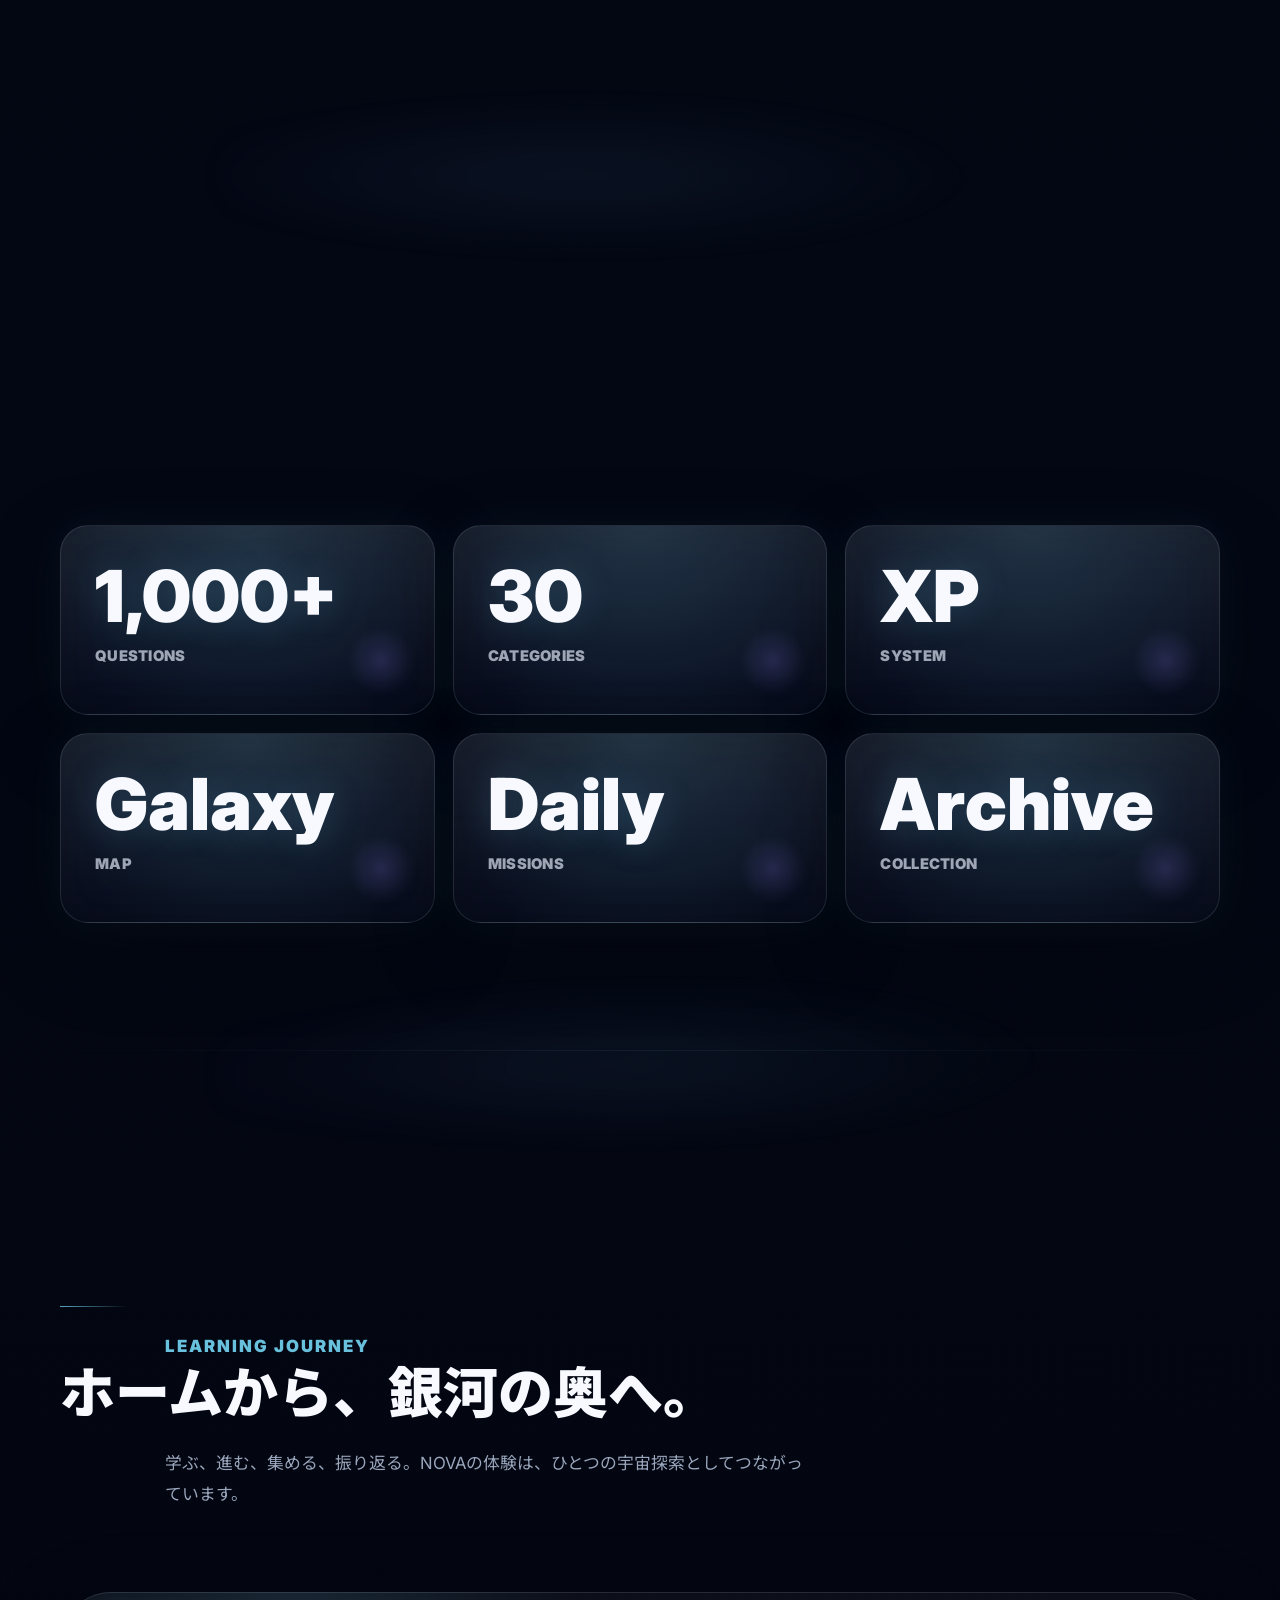
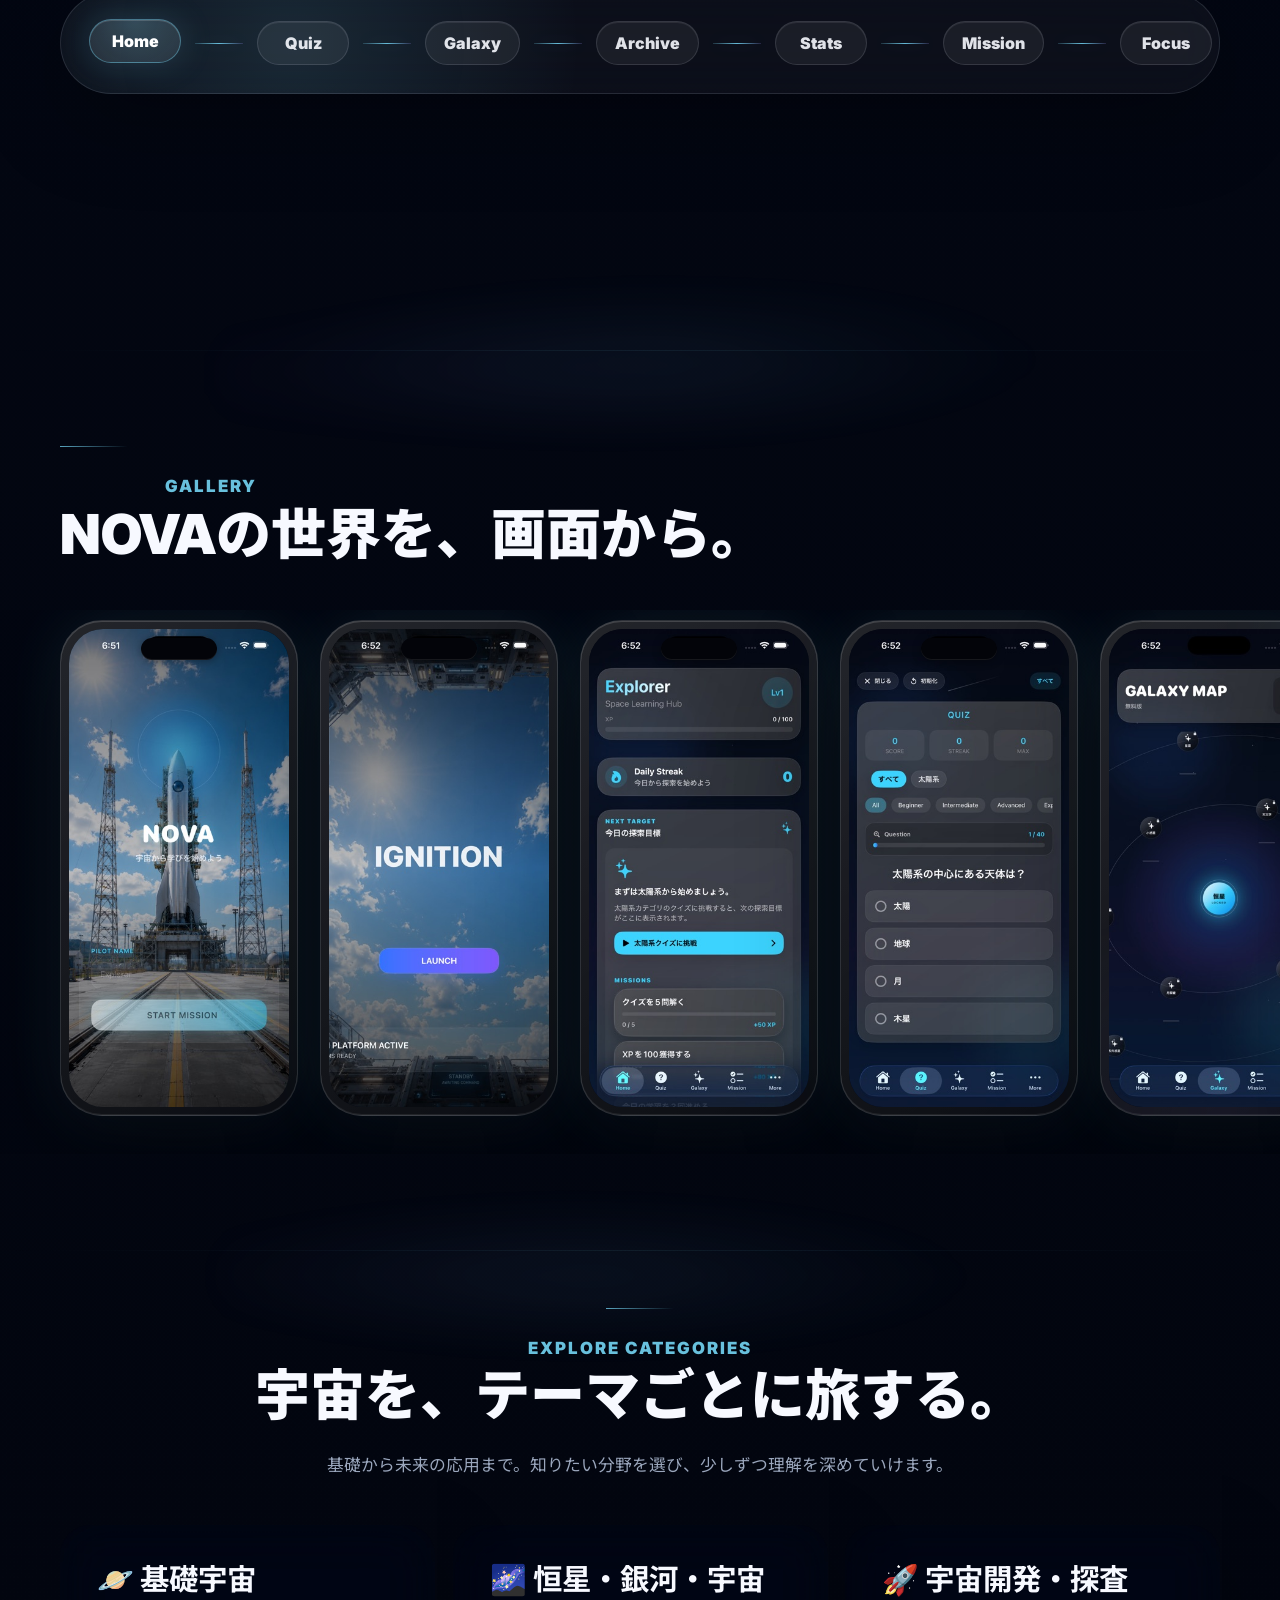
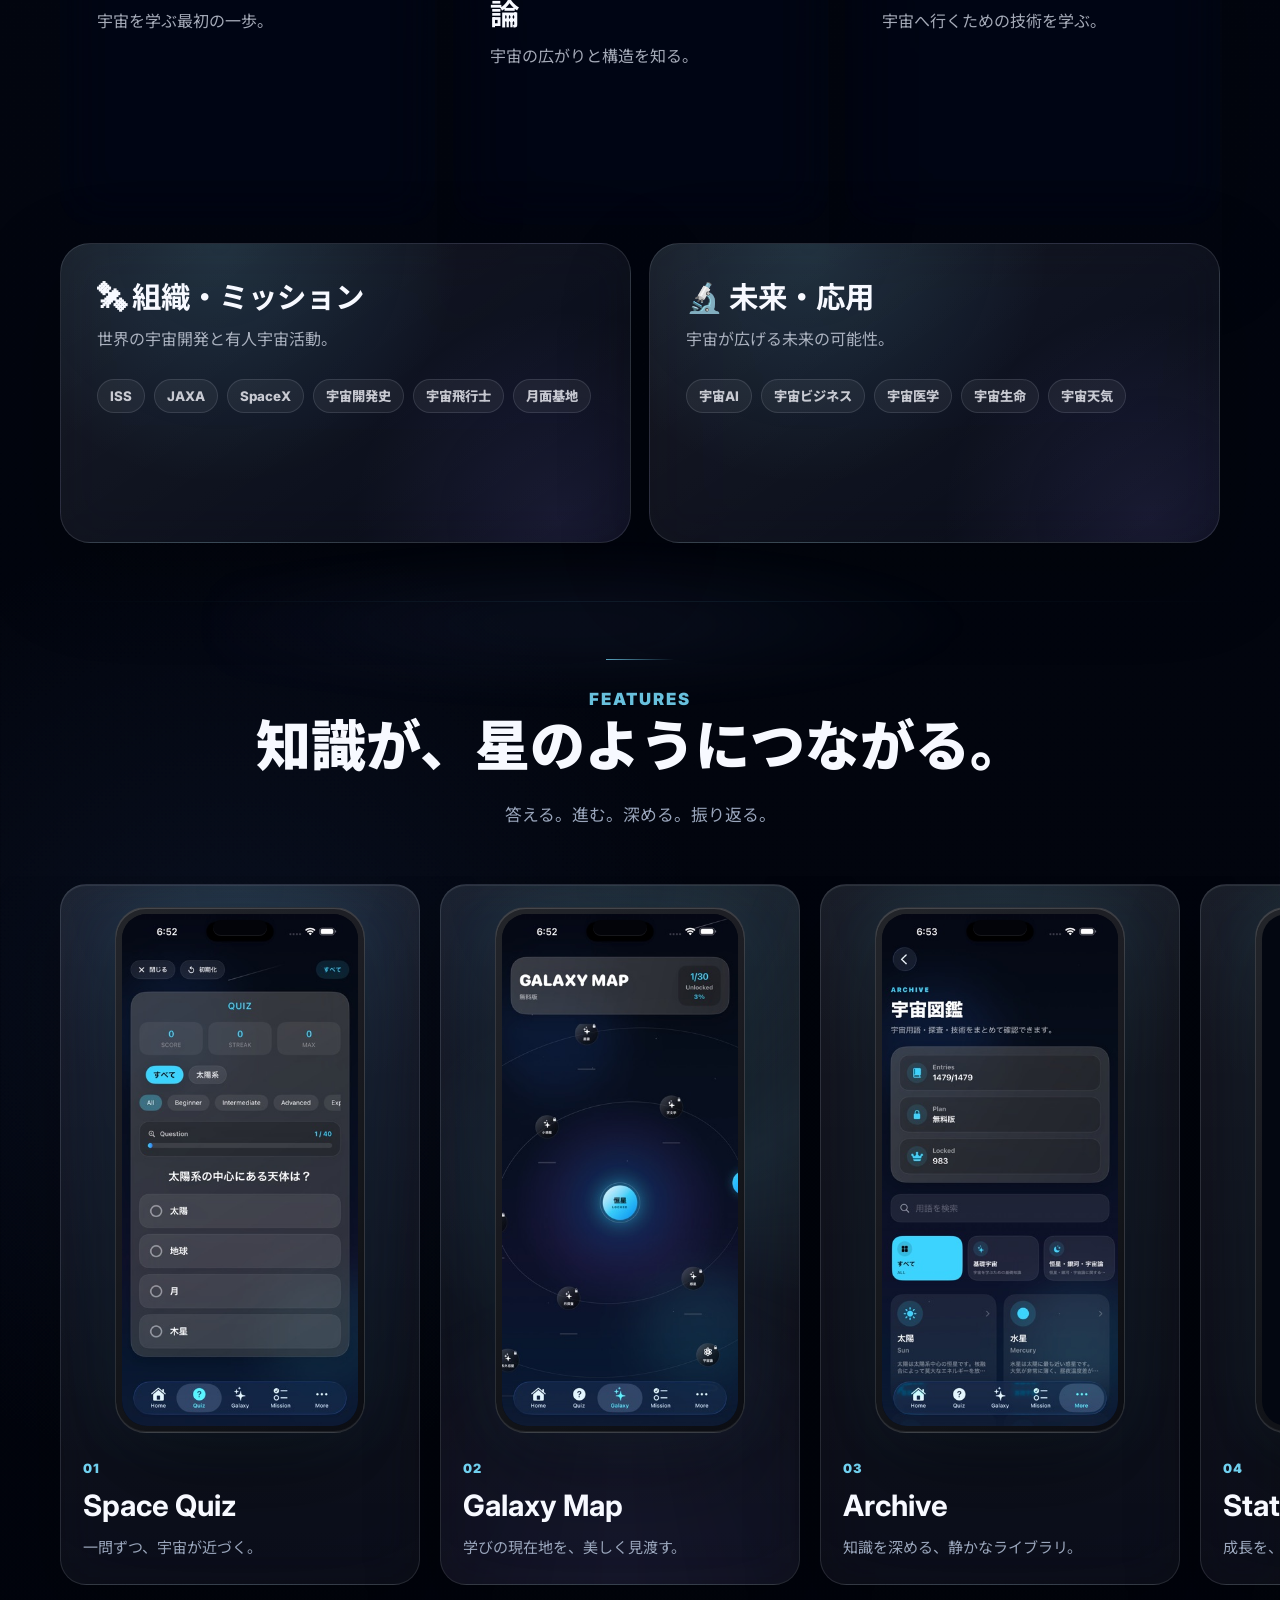
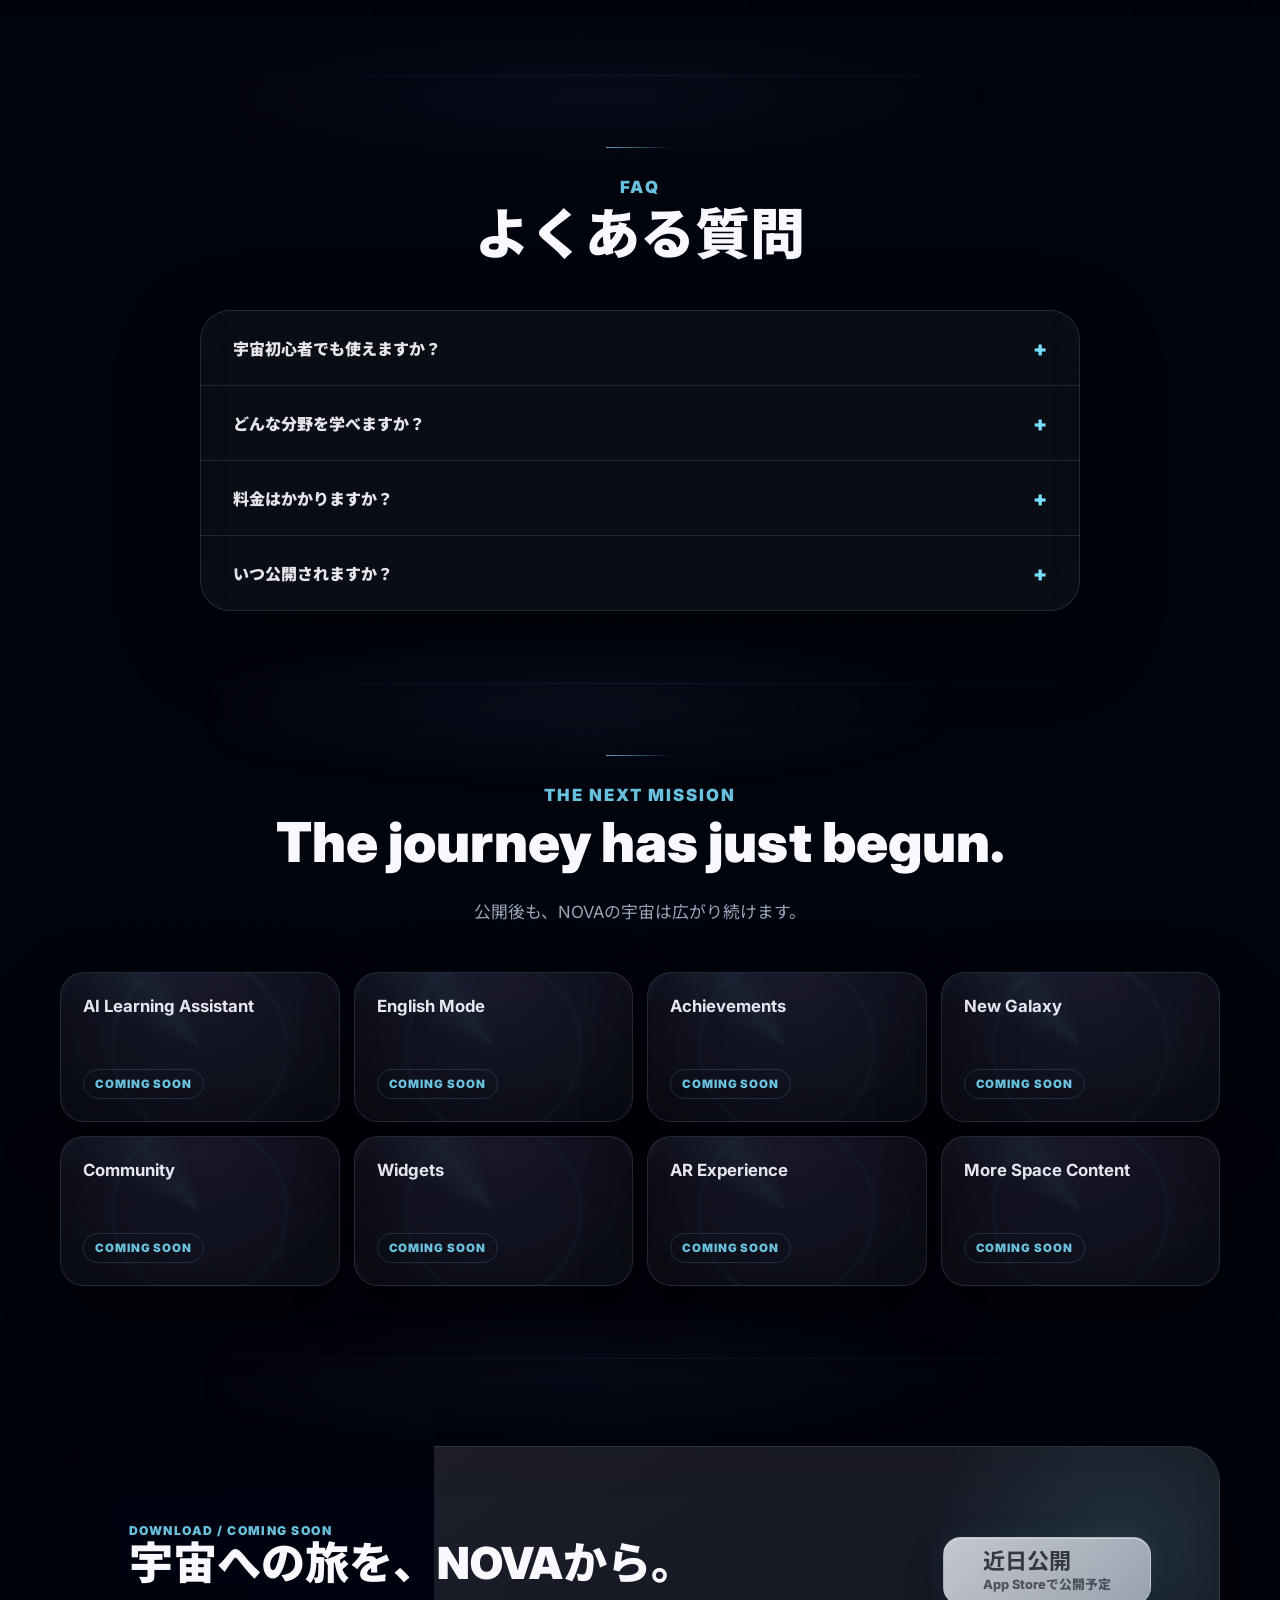
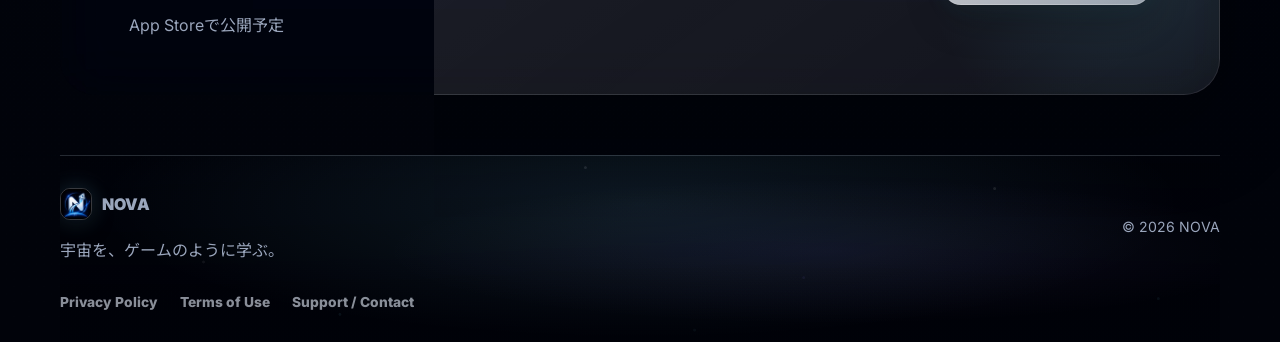
==== commit e2ee2202: "Add files via upload" ====
--- a/index.html
+++ b/index.html
@@ -37,7 +37,7 @@
   <link href="https://fonts.googleapis.com/css2?family=Inter:wght@400;500;600;700;800;900&amp;family=Noto+Sans+JP:wght@400;500;700;800;900&amp;display=swap" rel="stylesheet" media="print" onload="this.media='all'">
   <noscript><link href="https://fonts.googleapis.com/css2?family=Inter:wght@400;500;600;700;800;900&amp;family=Noto+Sans+JP:wght@400;500;700;800;900&amp;display=swap" rel="stylesheet"></noscript>
   <style>
-    :root{--bg:#01040b;--text:#f7f9ff;--muted:#9aa6bc;--line:rgba(226,238,255,.12);--cyan:#79dfff;--violet:#9a86ff;--launch-progress:0;--launch-rocket-y:0px;--launch-flame-scale:1;--launch-copy-y:0px;--launch-stars-opacity:.36;--launch-rocket-glow:36px;--launch-smoke-opacity:.72;--launch-smoke-scale:1;--launch-intro-opacity:1;--launch-pad-glow-opacity:.18;--launch-cloud-opacity:0;--launch-cloud-field-opacity:0;--launch-atmo-opacity:0;--launch-space-opacity:0;--launch-particle-opacity:0;--launch-flame-opacity:.9;--launch-rocket-light:.08;--motion-premium:cubic-bezier(.16,1,.3,1);--interaction-duration-fast:240ms}*{box-sizing:border-box}html{scroll-behavior:smooth;scroll-padding-top:96px}body{margin:0;min-height:100vh;color:var(--text);background:radial-gradient(circle at 50% -12%,rgba(121,223,255,.18),transparent 34rem),radial-gradient(circle at 82% 18%,rgba(154,134,255,.12),transparent 28rem),radial-gradient(circle at 18% 78%,rgba(74,113,190,.1),transparent 30rem),linear-gradient(180deg,#01040b 0%,#030713 46%,#01030a 100%);font-family:Inter,"Noto Sans JP",system-ui,-apple-system,BlinkMacSystemFont,sans-serif;overflow-x:hidden}a{color:inherit;text-decoration:none}img{display:block;max-width:100%}.space-canvas{position:fixed;inset:0;z-index:-1;width:100%;height:100%;pointer-events:none}.site-header{position:fixed;top:16px;left:50%;z-index:20;display:flex;height:auto;min-height:0;width:min(1040px,calc(100% - 32px));align-items:center;justify-content:space-between;gap:16px;padding:9px 12px;border:1px solid rgba(226,238,255,.12);border-radius:999px;background:rgba(3,8,18,.58);box-shadow:0 16px 46px rgba(0,0,0,.34);backdrop-filter:blur(26px) saturate(150%);transform:translateX(-50%)}.brand{display:inline-flex;align-items:center;gap:10px;font-weight:900;letter-spacing:0}.brand-logo{width:32px;height:32px;border:1px solid rgba(255,255,255,.22);border-radius:10px;object-fit:cover;box-shadow:0 8px 22px rgba(0,0,0,.32),0 0 24px rgba(121,223,255,.2)}.nav-links{display:flex;align-items:center;gap:20px;color:var(--muted);font-size:.82rem;font-weight:700}.mobile-language-nav{display:none}.language-switch{display:inline-flex;align-items:center;gap:2px;margin-left:2px;padding:3px;border:1px solid rgba(226,238,255,.14);border-radius:999px;background:rgba(255,255,255,.065);box-shadow:0 10px 26px rgba(0,0,0,.18),inset 0 1px 0 rgba(255,255,255,.08);backdrop-filter:blur(18px) saturate(150%)}.language-option{appearance:none;display:inline-flex;min-width:34px;min-height:28px;align-items:center;justify-content:center;padding:0 10px;border:0;border-radius:999px;background:transparent;color:var(--text);cursor:pointer;font-family:inherit;font-size:.74rem;font-weight:900;line-height:1;transition:background .25s var(--motion-premium),color .25s var(--motion-premium),box-shadow .25s var(--motion-premium),transform .25s var(--motion-premium)}.language-option::after{display:none}.language-option:hover,.language-option:focus-visible{color:var(--text)}.language-option:focus-visible{outline:2px solid rgba(121,223,255,.72);outline-offset:2px}.language-option.is-active{background:linear-gradient(135deg,var(--cyan),#6d93ff);color:#03101e;box-shadow:0 0 22px rgba(121,223,255,.28),inset 0 1px 0 rgba(255,255,255,.36);text-shadow:none}.nav-cta{display:inline-flex;min-height:40px;align-items:center;justify-content:center;padding:0 16px;border-radius:999px;background:rgba(255,255,255,.075);color:var(--text);font-weight:900;white-space:nowrap;box-shadow:0 10px 28px rgba(0,0,0,.16),inset 0 1px 0 rgba(255,255,255,.08);backdrop-filter:blur(18px)}.launch-intro{position:relative;display:grid;min-height:150vh;grid-template-rows:minmax(180px,.72fr) minmax(340px,1.25fr) minmax(118px,.38fr);align-items:center;justify-items:center;overflow:hidden}.launch-intro::before{position:absolute;inset:0;z-index:0;pointer-events:none;background:radial-gradient(ellipse at 50% 106%,rgba(255,135,78,var(--launch-pad-glow-opacity)),transparent 30rem),radial-gradient(ellipse at 50% 84%,rgba(226,238,255,var(--launch-cloud-opacity)),transparent 34rem),radial-gradient(circle at 50% 38%,rgba(121,223,255,var(--launch-atmo-opacity)),transparent 44rem),radial-gradient(circle at 50% 12%,rgba(12,20,44,var(--launch-space-opacity)),transparent 48rem),radial-gradient(circle at 50% 58%,rgba(121,223,255,.2),transparent 24rem),radial-gradient(circle at 52% 30%,rgba(154,134,255,.14),transparent 34rem),radial-gradient(ellipse at 50% 100%,rgba(255,130,82,.12),transparent 26rem),linear-gradient(180deg,rgba(1,4,11,.06),rgba(1,4,11,.58) 52%,rgba(1,3,9,.96));content:"";opacity:var(--launch-intro-opacity)}.launch-stars{position:absolute;inset:0;z-index:1;pointer-events:none;background:radial-gradient(circle at 18% 24%,rgba(255,255,255,.72) 0 1px,transparent 2px),radial-gradient(circle at 76% 18%,rgba(121,223,255,.58) 0 1px,transparent 2px),radial-gradient(circle at 68% 62%,rgba(255,255,255,.42) 0 1px,transparent 2px),radial-gradient(circle at 28% 72%,rgba(154,134,255,.44) 0 1px,transparent 2px),radial-gradient(circle at 86% 48%,rgba(255,255,255,.34) 0 1px,transparent 2px),radial-gradient(circle at 10% 55%,rgba(121,223,255,.36) 0 1px,transparent 2px);opacity:var(--launch-stars-opacity)}.launch-clouds{position:absolute;inset:0;pointer-events:none;opacity:var(--launch-cloud-field-opacity)}.launch-clouds-back{z-index:2}.launch-clouds-front{z-index:3;mix-blend-mode:screen}.launch-copy{position:sticky;top:108px;z-index:4;grid-row:1;align-self:start;margin-top:clamp(92px,11vh,132px);text-align:center;opacity:var(--launch-intro-opacity);transform:translateY(var(--launch-copy-y))}.launch-copy p{margin:0;color:var(--text);font-size:clamp(5.6rem,16vw,13rem);font-weight:900;line-height:.82;text-shadow:0 0 76px rgba(121,223,255,.24),0 24px 80px rgba(0,0,0,.42)}.launch-copy span{display:inline-flex;margin-top:26px;color:rgba(215,222,235,.76);font-size:clamp(.78rem,1.25vw,1rem);font-weight:900;letter-spacing:.28em;text-transform:uppercase}.launch-pad{position:sticky;top:clamp(210px,31vh,320px);z-index:3;grid-row:2;width:min(900px,96vw);height:min(620px,66vh);margin-top:clamp(20px,5vh,54px);opacity:var(--launch-intro-opacity);pointer-events:none}.launch-rocket{position:absolute;left:50%;bottom:148px;width:clamp(98px,10vw,142px);height:clamp(236px,25vw,338px);border:1px solid rgba(226,238,255,.58);border-radius:999px 999px 44% 44%;background:linear-gradient(90deg,rgba(255,143,84,var(--launch-rocket-light)),transparent 22%,transparent 78%,rgba(121,223,255,.08)),radial-gradient(circle at 50% 25%,rgba(121,223,255,.32),transparent 24px),linear-gradient(145deg,rgba(255,255,255,.96),rgba(196,213,234,.78) 54%,rgba(105,128,170,.62));box-shadow:0 0 var(--launch-rocket-glow) rgba(121,223,255,.26),0 40px 120px rgba(0,0,0,.56),inset 0 1px 0 rgba(255,255,255,.84);transform:translate(-50%,var(--launch-rocket-y)) rotate(-3deg)}.launch-rocket-window{position:absolute;top:26%;left:50%;width:28%;height:12%;border:1px solid rgba(4,13,28,.24);border-radius:50%;background:radial-gradient(circle at 35% 28%,#fff,rgba(121,223,255,.76) 42%,rgba(45,83,140,.94));box-shadow:0 0 24px rgba(121,223,255,.5);transform:translateX(-50%)}.launch-flame{position:absolute;top:calc(100% - 2px);left:50%;width:48%;height:clamp(230px,26vw,360px);border-radius:50% 50% 999px 999px;background:radial-gradient(circle at 50% 4%,#fff,transparent 12%),radial-gradient(ellipse at 50% 18%,rgba(121,223,255,.84),transparent 32%),radial-gradient(ellipse at 50% 42%,rgba(255,150,82,.62),transparent 50%),linear-gradient(to bottom,rgba(255,231,188,.96),rgba(255,119,72,.58) 36%,rgba(154,134,255,.16) 70%,transparent);filter:blur(2.2px) drop-shadow(0 0 44px rgba(255,142,87,.36)) drop-shadow(0 0 46px rgba(121,223,255,.26));opacity:var(--launch-flame-opacity);transform:translateX(-50%) scaleY(var(--launch-flame-scale));transform-origin:top center}.launch-smoke{position:absolute;left:50%;bottom:24px;border-radius:50%;background:radial-gradient(circle,rgba(245,250,255,.32),rgba(226,238,255,.18) 28%,rgba(121,223,255,.055) 52%,transparent 76%);filter:blur(22px);opacity:var(--launch-smoke-opacity)}.smoke-one{width:min(760px,94vw);height:190px;transform:translateX(-50%) scale(var(--launch-smoke-scale))}.smoke-two{width:min(540px,68vw);height:172px;transform:translateX(-76%) scale(var(--launch-smoke-scale))}.smoke-three{width:min(540px,68vw);height:172px;transform:translateX(-24%) scale(var(--launch-smoke-scale))}.smoke-four{width:min(980px,100vw);height:150px;bottom:-18px;transform:translateX(-50%) scale(var(--launch-smoke-scale));opacity:var(--launch-smoke-opacity)}.launch-scroll-cue{position:sticky;top:calc(100vh - 118px);z-index:4;grid-row:3;display:grid;justify-items:center;gap:13px;margin-bottom:34px;color:rgba(215,222,235,.64);font-size:.72rem;font-weight:900;letter-spacing:.18em;opacity:var(--launch-intro-opacity);text-transform:uppercase}.launch-arrow{display:block;width:34px;height:34px;border:1px solid rgba(226,238,255,.16);border-radius:50%;background:rgba(255,255,255,.055);box-shadow:0 0 28px rgba(121,223,255,.12);backdrop-filter:blur(18px)}@media(max-width:900px){.nav-links{display:none}.mobile-language-nav{display:flex;align-items:center;margin-left:auto}}@media(max-width:680px){.site-header{top:12px;width:calc(100% - 24px)}.nav-cta{min-height:38px;padding:0 14px;font-size:.82rem}.launch-intro{min-height:132vh;grid-template-rows:minmax(154px,.66fr) minmax(300px,1.28fr) minmax(104px,.36fr)}.launch-copy{margin-top:92px}.launch-pad{top:calc(100vh - 360px);width:min(620px,96vw);height:390px}.launch-rocket{bottom:118px;width:72px;height:176px}.launch-flame{height:176px}.launch-smoke{filter:blur(12px)}.launch-scroll-cue{top:calc(100vh - 104px)}}
+    :root{--bg:#01040b;--text:#f7f9ff;--muted:#9aa6bc;--line:rgba(226,238,255,.12);--cyan:#79dfff;--violet:#9a86ff;--launch-progress:0;--launch-rocket-y:0px;--launch-flame-scale:1;--launch-copy-y:0px;--launch-stars-opacity:.36;--launch-rocket-glow:36px;--launch-smoke-opacity:.72;--launch-smoke-scale:1;--launch-intro-opacity:1;--launch-pad-glow-opacity:.18;--launch-cloud-opacity:0;--launch-cloud-field-opacity:0;--launch-atmo-opacity:0;--launch-space-opacity:0;--launch-particle-opacity:0;--launch-flame-opacity:.9;--launch-rocket-light:.08;--motion-premium:cubic-bezier(.16,1,.3,1);--interaction-duration-fast:240ms}*{box-sizing:border-box}html{scroll-behavior:smooth;scroll-padding-top:96px}body{margin:0;min-height:100vh;color:var(--text);background:radial-gradient(circle at 50% -12%,rgba(121,223,255,.18),transparent 34rem),radial-gradient(circle at 82% 18%,rgba(154,134,255,.12),transparent 28rem),radial-gradient(circle at 18% 78%,rgba(74,113,190,.1),transparent 30rem),linear-gradient(180deg,#01040b 0%,#030713 46%,#01030a 100%);font-family:Inter,"Noto Sans JP",system-ui,-apple-system,BlinkMacSystemFont,sans-serif;overflow-x:hidden}a{color:inherit;text-decoration:none}img{display:block;max-width:100%}.space-canvas{position:fixed;inset:0;z-index:-1;width:100%;height:100%;pointer-events:none}.site-header{position:fixed;top:16px;left:50%;z-index:20;display:flex;height:auto;min-height:0;width:min(1040px,calc(100% - 32px));align-items:center;justify-content:space-between;gap:16px;padding:9px 12px;border:1px solid rgba(226,238,255,.12);border-radius:999px;background:rgba(3,8,18,.58);box-shadow:0 16px 46px rgba(0,0,0,.34);backdrop-filter:blur(26px) saturate(150%);transform:translateX(-50%)}.brand{display:inline-flex;align-items:center;gap:10px;font-weight:900;letter-spacing:0}.brand-logo{width:32px;height:32px;border:1px solid rgba(255,255,255,.22);border-radius:10px;object-fit:cover;box-shadow:0 8px 22px rgba(0,0,0,.32),0 0 24px rgba(121,223,255,.2)}.nav-links{display:flex;align-items:center;gap:20px;color:var(--muted);font-size:.82rem;font-weight:700}.mobile-language-nav{display:none}.language-switch{display:inline-flex;align-items:center;gap:2px;margin-left:2px;padding:3px;border:1px solid rgba(226,238,255,.14);border-radius:999px;background:rgba(255,255,255,.065);box-shadow:0 10px 26px rgba(0,0,0,.18),inset 0 1px 0 rgba(255,255,255,.08);backdrop-filter:blur(18px) saturate(150%)}.language-option{appearance:none;display:inline-flex;min-width:34px;min-height:28px;align-items:center;justify-content:center;padding:0 10px;border:0;border-radius:999px;background:transparent;color:var(--text);cursor:pointer;font-family:inherit;font-size:.74rem;font-weight:900;line-height:1;transition:background .25s var(--motion-premium),color .25s var(--motion-premium),box-shadow .25s var(--motion-premium),transform .25s var(--motion-premium)}.language-option::after{display:none}.language-option:hover,.language-option:focus-visible{color:var(--text)}.language-option:focus-visible{outline:2px solid rgba(121,223,255,.72);outline-offset:2px}.language-option.is-active{background:linear-gradient(135deg,var(--cyan),#6d93ff);color:#03101e;box-shadow:0 0 22px rgba(121,223,255,.28),inset 0 1px 0 rgba(255,255,255,.36);text-shadow:none}.nav-cta{display:inline-flex;min-height:40px;align-items:center;justify-content:center;padding:0 16px;border-radius:999px;background:rgba(255,255,255,.075);color:var(--text);font-weight:900;white-space:nowrap;box-shadow:0 10px 28px rgba(0,0,0,.16),inset 0 1px 0 rgba(255,255,255,.08);backdrop-filter:blur(18px)}.launch-intro{position:relative;display:grid;min-height:150vh;grid-template-rows:minmax(180px,.72fr) minmax(340px,1.25fr) minmax(118px,.38fr);align-items:center;justify-items:center;overflow:hidden}.launch-intro::before{position:absolute;inset:0;z-index:0;pointer-events:none;background:radial-gradient(ellipse at 50% 106%,rgba(255,135,78,var(--launch-pad-glow-opacity)),transparent 30rem),radial-gradient(ellipse at 50% 84%,rgba(226,238,255,var(--launch-cloud-opacity)),transparent 34rem),radial-gradient(circle at 50% 38%,rgba(121,223,255,var(--launch-atmo-opacity)),transparent 44rem),radial-gradient(circle at 50% 12%,rgba(12,20,44,var(--launch-space-opacity)),transparent 48rem),radial-gradient(circle at 50% 58%,rgba(121,223,255,.2),transparent 24rem),radial-gradient(circle at 52% 30%,rgba(154,134,255,.14),transparent 34rem),radial-gradient(ellipse at 50% 100%,rgba(255,130,82,.12),transparent 26rem),linear-gradient(180deg,rgba(1,4,11,.06),rgba(1,4,11,.58) 52%,rgba(1,3,9,.96));content:"";opacity:var(--launch-intro-opacity)}.launch-stars{position:absolute;inset:0;z-index:1;pointer-events:none;background:radial-gradient(circle at 18% 24%,rgba(255,255,255,.72) 0 1px,transparent 2px),radial-gradient(circle at 76% 18%,rgba(121,223,255,.58) 0 1px,transparent 2px),radial-gradient(circle at 68% 62%,rgba(255,255,255,.42) 0 1px,transparent 2px),radial-gradient(circle at 28% 72%,rgba(154,134,255,.44) 0 1px,transparent 2px),radial-gradient(circle at 86% 48%,rgba(255,255,255,.34) 0 1px,transparent 2px),radial-gradient(circle at 10% 55%,rgba(121,223,255,.36) 0 1px,transparent 2px);opacity:var(--launch-stars-opacity)}.launch-clouds{position:absolute;inset:0;pointer-events:none;opacity:var(--launch-cloud-field-opacity)}.launch-clouds-back{z-index:2}.launch-clouds-front{z-index:3;mix-blend-mode:screen}.launch-copy{position:sticky;top:108px;z-index:4;grid-row:1;align-self:start;margin-top:clamp(92px,11vh,132px);text-align:center;opacity:var(--launch-intro-opacity);transform:translateY(var(--launch-copy-y))}.launch-copy p{margin:0;color:var(--text);font-size:clamp(5.6rem,16vw,13rem);font-weight:900;line-height:.82;text-shadow:0 0 76px rgba(121,223,255,.24),0 24px 80px rgba(0,0,0,.42)}.launch-copy span{display:inline-flex;margin-top:26px;color:rgba(215,222,235,.76);font-size:clamp(.78rem,1.25vw,1rem);font-weight:900;letter-spacing:.28em;text-transform:uppercase}.launch-pad{position:sticky;top:clamp(210px,31vh,320px);z-index:3;grid-row:2;width:min(900px,96vw);height:min(620px,66vh);margin-top:clamp(20px,5vh,54px);opacity:var(--launch-intro-opacity);pointer-events:none}.launch-rocket{position:absolute;left:50%;bottom:148px;width:clamp(98px,10vw,142px);height:clamp(236px,25vw,338px);border:1px solid rgba(226,238,255,.58);border-radius:999px 999px 44% 44%;background:linear-gradient(90deg,rgba(255,143,84,var(--launch-rocket-light)),transparent 22%,transparent 78%,rgba(121,223,255,.08)),radial-gradient(circle at 50% 25%,rgba(121,223,255,.32),transparent 24px),linear-gradient(145deg,rgba(255,255,255,.96),rgba(196,213,234,.78) 54%,rgba(105,128,170,.62));box-shadow:0 0 var(--launch-rocket-glow) rgba(121,223,255,.26),0 40px 120px rgba(0,0,0,.56),inset 0 1px 0 rgba(255,255,255,.84);transform:translate(-50%,var(--launch-rocket-y)) rotate(-3deg)}.launch-rocket-window{position:absolute;top:26%;left:50%;width:28%;height:12%;border:1px solid rgba(4,13,28,.24);border-radius:50%;background:radial-gradient(circle at 35% 28%,#fff,rgba(121,223,255,.76) 42%,rgba(45,83,140,.94));box-shadow:0 0 24px rgba(121,223,255,.5);transform:translateX(-50%)}.launch-flame{position:absolute;top:calc(100% - 2px);left:50%;width:48%;height:clamp(230px,26vw,360px);border-radius:50% 50% 999px 999px;background:radial-gradient(circle at 50% 4%,#fff,transparent 12%),radial-gradient(ellipse at 50% 18%,rgba(121,223,255,.84),transparent 32%),radial-gradient(ellipse at 50% 42%,rgba(255,150,82,.62),transparent 50%),linear-gradient(to bottom,rgba(255,231,188,.96),rgba(255,119,72,.58) 36%,rgba(154,134,255,.16) 70%,transparent);filter:blur(2.2px) drop-shadow(0 0 44px rgba(255,142,87,.36)) drop-shadow(0 0 46px rgba(121,223,255,.26));opacity:var(--launch-flame-opacity);transform:translateX(-50%) scaleY(var(--launch-flame-scale));transform-origin:top center}.launch-smoke{position:absolute;left:50%;bottom:24px;border-radius:50%;background:radial-gradient(circle,rgba(245,250,255,.32),rgba(226,238,255,.18) 28%,rgba(121,223,255,.055) 52%,transparent 76%);filter:blur(22px);opacity:var(--launch-smoke-opacity)}.smoke-one{width:min(760px,94vw);height:190px;transform:translateX(-50%) scale(var(--launch-smoke-scale))}.smoke-two{width:min(540px,68vw);height:172px;transform:translateX(-76%) scale(var(--launch-smoke-scale))}.smoke-three{width:min(540px,68vw);height:172px;transform:translateX(-24%) scale(var(--launch-smoke-scale))}.smoke-four{width:min(980px,100vw);height:150px;bottom:-18px;transform:translateX(-50%) scale(var(--launch-smoke-scale));opacity:var(--launch-smoke-opacity)}.launch-scroll-cue{position:sticky;top:calc(100vh - 118px);z-index:4;grid-row:3;display:grid;justify-items:center;gap:13px;margin-bottom:34px;color:rgba(215,222,235,.64);font-size:.72rem;font-weight:900;letter-spacing:.18em;opacity:var(--launch-intro-opacity);text-transform:uppercase}.launch-arrow{display:block;width:34px;height:34px;border:1px solid rgba(226,238,255,.16);border-radius:50%;background:rgba(255,255,255,.055);box-shadow:0 0 28px rgba(121,223,255,.12);backdrop-filter:blur(18px)}@media(max-width:900px){.site-header{justify-content:space-between;gap:10px}.js-enabled .site-header[data-animate],.js-enabled .site-header[data-animate].is-visible{transform:translateX(-50%)}.nav-links{display:none}.mobile-language-nav{display:flex;align-items:center;flex:0 0 auto;margin-left:0}}@media(max-width:680px){.site-header{top:12px;width:calc(100% - 16px);padding:8px}.language-switch{gap:1px;padding:2px}.language-option{min-width:30px;min-height:26px;padding:0 8px;font-size:.7rem}.nav-cta{min-height:38px;padding:0 10px;font-size:.76rem}.launch-intro{min-height:132vh;grid-template-rows:minmax(154px,.66fr) minmax(300px,1.28fr) minmax(104px,.36fr)}.launch-copy{margin-top:92px}.launch-pad{top:calc(100vh - 360px);width:min(620px,96vw);height:390px}.launch-rocket{bottom:118px;width:72px;height:176px}.launch-flame{height:176px}.launch-smoke{filter:blur(12px)}.launch-scroll-cue{top:calc(100vh - 104px)}}
   </style>
   <link rel="preload" as="style" href="NOVA.css" onload="this.onload=null;this.rel='stylesheet'">
   <noscript><link rel="stylesheet" href="NOVA.css"></noscript>
--- a/NOVA.css
+++ b/NOVA.css
@@ -3007,6 +3007,16 @@
 }
 
 @media (max-width: 900px) {
+  .site-header {
+    justify-content: space-between;
+    gap: 10px;
+  }
+
+  .js-enabled .site-header[data-animate],
+  .js-enabled .site-header[data-animate].is-visible {
+    transform: translateX(-50%);
+  }
+
   .nav-links {
     display: none;
   }
@@ -3014,7 +3024,8 @@
   .mobile-language-nav {
     display: flex;
     align-items: center;
-    margin-left: auto;
+    flex: 0 0 auto;
+    margin-left: 0;
   }
 
   .hero,
@@ -3092,13 +3103,26 @@
 @media (max-width: 680px) {
   .site-header {
     top: 12px;
-    width: calc(100% - 24px);
+    width: calc(100% - 16px);
+    padding: 8px;
+  }
+
+  .language-switch {
+    gap: 1px;
+    padding: 2px;
+  }
+
+  .language-option {
+    min-width: 30px;
+    min-height: 26px;
+    padding: 0 8px;
+    font-size: 0.7rem;
   }
 
   .nav-cta {
     min-height: 38px;
-    padding: 0 14px;
-    font-size: 0.82rem;
+    padding: 0 10px;
+    font-size: 0.76rem;
   }
 
   .section {
--- a/NOVA.css
+++ b/NOVA.css
@@ -3007,6 +3007,16 @@
 }
 
 @media (max-width: 900px) {
+  .site-header {
+    justify-content: space-between;
+    gap: 10px;
+  }
+
+  .js-enabled .site-header[data-animate],
+  .js-enabled .site-header[data-animate].is-visible {
+    transform: translateX(-50%);
+  }
+
   .nav-links {
     display: none;
   }
@@ -3014,7 +3024,8 @@
   .mobile-language-nav {
     display: flex;
     align-items: center;
-    margin-left: auto;
+    flex: 0 0 auto;
+    margin-left: 0;
   }
 
   .hero,
@@ -3092,13 +3103,26 @@
 @media (max-width: 680px) {
   .site-header {
     top: 12px;
-    width: calc(100% - 24px);
+    width: calc(100% - 16px);
+    padding: 8px;
+  }
+
+  .language-switch {
+    gap: 1px;
+    padding: 2px;
+  }
+
+  .language-option {
+    min-width: 30px;
+    min-height: 26px;
+    padding: 0 8px;
+    font-size: 0.7rem;
   }
 
   .nav-cta {
     min-height: 38px;
-    padding: 0 14px;
-    font-size: 0.82rem;
+    padding: 0 10px;
+    font-size: 0.76rem;
   }
 
   .section {
